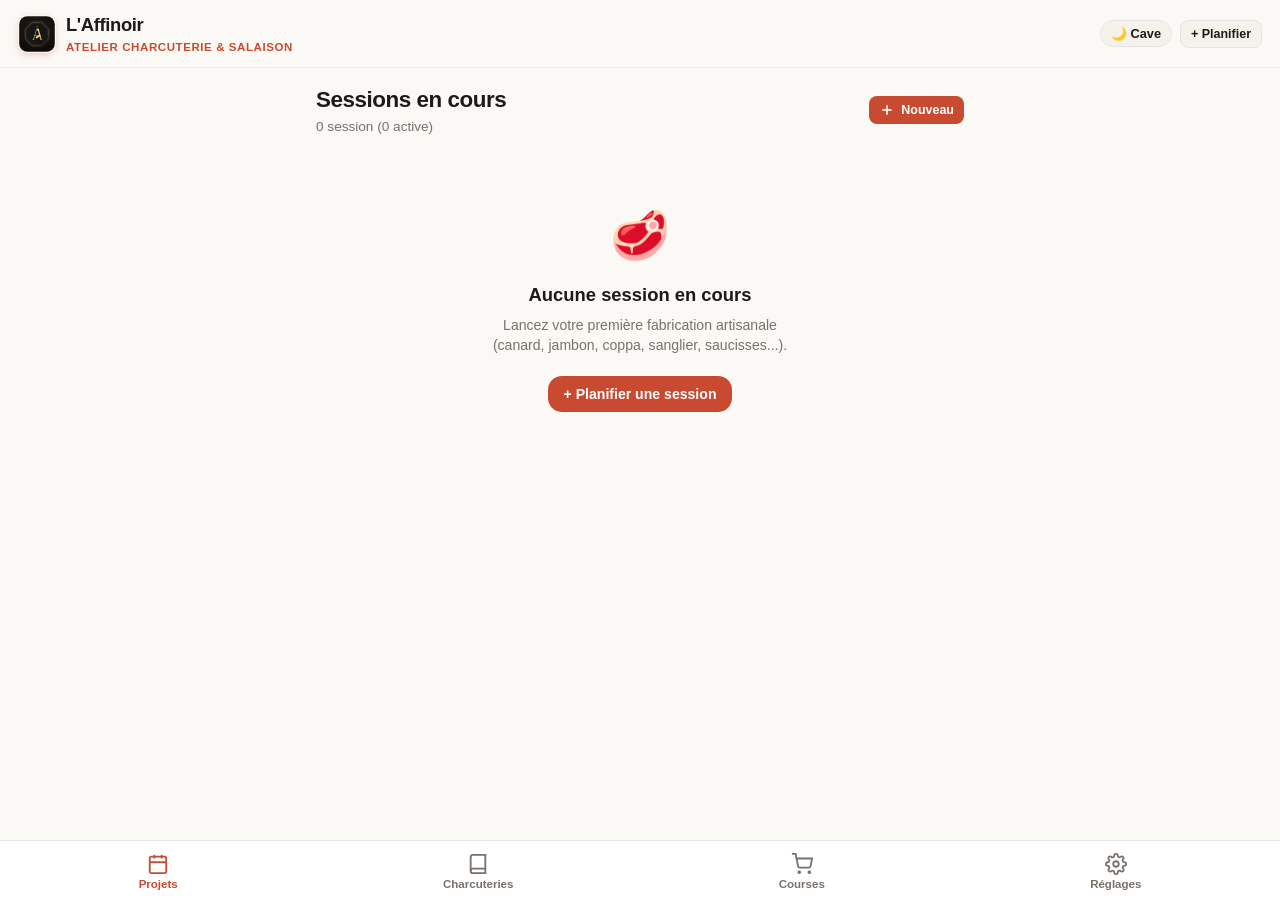
==== pwa/laffinoir-standalone.html @ 06ef21bf "Initial commit: L'Affinoir Android & PWA" ====
﻿<!DOCTYPE html>
<html lang="fr">
<head>
  <meta charset="UTF-8">
  <meta name="viewport" content="width=device-width, initial-scale=1.0, viewport-fit=cover, user-scalable=no">
  <meta name="apple-mobile-web-app-capable" content="yes">
  <meta name="apple-mobile-web-app-status-bar-style" content="default">
  <meta name="apple-mobile-web-app-title" content="L'Affinoir">
  <meta name="theme-color" content="#C84B31">
  <link rel="apple-touch-icon" href="icons/apple-touch-icon.png">
  <link rel="icon" type="image/svg+xml" href="icons/icon.svg">
  <link rel="manifest" href="manifest.webmanifest">
  <title>L'Affinoir - Charcuterie & Salaison</title>
  <style>
:root {
  --primary: #C84B31;
  --primary-light: #FCECE8;
  --primary-dark: #9E2F1B;
  --secondary: #236B48;
  --secondary-light: #E8F5EE;
  --accent: #D97706;
  --bg: #FBF9F5;
  --surface: #FFFFFF;
  --surface-subtle: #F5F2EB;
  --text: #1C1917;
  --text-muted: #78716C;
  --border: #E7E5E4;
  --border-light: #F0EDE8;
  --danger: #DC2626;
  --radius-sm: 8px;
  --radius-md: 14px;
  --radius-lg: 20px;
  --shadow-sm: 0 1px 3px rgba(0,0,0,0.04);
  --shadow-md: 0 4px 12px rgba(0,0,0,0.06);
  --safe-top: env(safe-area-inset-top, 0px);
  --safe-bottom: env(safe-area-inset-bottom, 0px);
}

* {
  box-sizing: border-box;
  margin: 0;
  padding: 0;
  -webkit-tap-highlight-color: transparent;
}

body {
  font-family: -apple-system, BlinkMacSystemFont, "Segoe UI", Roboto, Helvetica, Arial, sans-serif;
  background-color: var(--bg);
  color: var(--text);
  line-height: 1.45;
  padding-top: var(--safe-top);
  padding-bottom: calc(72px + var(--safe-bottom));
  min-height: 100vh;
  user-select: none;
  -webkit-user-select: none;
}

/* Header */
.app-header {
  position: sticky;
  top: 0;
  z-index: 40;
  background: rgba(251, 249, 245, 0.95);
  backdrop-filter: blur(12px);
  -webkit-backdrop-filter: blur(12px);
  border-bottom: 1px solid var(--border-light);
  padding: 12px 18px;
  display: flex;
  align-items: center;
  justify-content: space-between;
}

.brand-wrapper {
  display: flex;
  align-items: center;
  gap: 10px;
}

.brand-icon {
  width: 38px;
  height: 38px;
  border-radius: 10px;
  box-shadow: 0 2px 6px rgba(200, 75, 49, 0.25);
}

.brand-title {
  font-size: 1.15rem;
  font-weight: 800;
  letter-spacing: -0.02em;
  color: var(--text);
}

.brand-subtitle {
  font-size: 0.72rem;
  color: var(--primary);
  font-weight: 600;
  text-transform: uppercase;
  letter-spacing: 0.05em;
}

/* Navigation Bar */
.bottom-nav {
  position: fixed;
  bottom: 0;
  left: 0;
  right: 0;
  z-index: 50;
  background: rgba(255, 255, 255, 0.97);
  backdrop-filter: blur(16px);
  -webkit-backdrop-filter: blur(16px);
  border-top: 1px solid var(--border);
  display: flex;
  justify-content: space-around;
  padding: 8px 6px calc(6px + var(--safe-bottom));
}

.nav-item {
  background: none;
  border: none;
  display: flex;
  flex-direction: column;
  align-items: center;
  gap: 3px;
  font-size: 0.72rem;
  font-weight: 600;
  color: var(--text-muted);
  cursor: pointer;
  padding: 4px 10px;
  border-radius: var(--radius-sm);
  transition: all 0.2s ease;
}

.nav-item svg {
  width: 22px;
  height: 22px;
  stroke: currentColor;
  fill: none;
  stroke-width: 2;
}

.nav-item.active {
  color: var(--primary);
}

.nav-item.active svg {
  stroke: var(--primary);
}

/* Views & Containers */
.view {
  display: none;
  padding: 16px;
  max-width: 680px;
  margin: 0 auto;
}

.view.active {
  display: block;
}

.view-header {
  display: flex;
  justify-content: space-between;
  align-items: center;
  margin-bottom: 16px;
}

.view-title {
  font-size: 1.4rem;
  font-weight: 800;
  letter-spacing: -0.02em;
}

.view-desc {
  font-size: 0.85rem;
  color: var(--text-muted);
}

/* Cards */
.card {
  background: var(--surface);
  border: 1px solid var(--border);
  border-radius: var(--radius-lg);
  padding: 16px;
  margin-bottom: 14px;
  box-shadow: var(--shadow-sm);
  transition: transform 0.15s ease, box-shadow 0.15s ease;
}

.card.subtle {
  background: var(--surface-subtle);
  border-color: var(--border-light);
}

.card-header {
  display: flex;
  justify-content: space-between;
  align-items: flex-start;
  margin-bottom: 10px;
}

.badge {
  display: inline-block;
  padding: 3px 8px;
  border-radius: 6px;
  font-size: 0.7rem;
  font-weight: 700;
  text-transform: uppercase;
}

.badge-primary {
  background: var(--primary-light);
  color: var(--primary);
}

.badge-green {
  background: var(--secondary-light);
  color: var(--secondary);
}

.badge-muted {
  background: var(--surface-subtle);
  color: var(--text-muted);
}

/* Buttons */
.btn {
  display: inline-flex;
  align-items: center;
  justify-content: center;
  gap: 6px;
  padding: 10px 16px;
  font-size: 0.88rem;
  font-weight: 600;
  border-radius: var(--radius-md);
  border: none;
  cursor: pointer;
  transition: all 0.15s ease;
}

.btn-primary {
  background: var(--primary);
  color: #FFF;
}

.btn-primary:active {
  background: var(--primary-dark);
}

.btn-secondary {
  background: var(--surface-subtle);
  color: var(--text);
  border: 1px solid var(--border);
}

.btn-danger {
  background: #FEE2E2;
  color: var(--danger);
}

.btn-sm {
  padding: 6px 10px;
  font-size: 0.78rem;
  border-radius: 8px;
}

.btn-icon {
  width: 34px;
  height: 34px;
  padding: 0;
  border-radius: 50%;
  display: inline-flex;
  align-items: center;
  justify-content: center;
  background: transparent;
  border: none;
  color: var(--text-muted);
}

.btn-icon:active {
  background: var(--surface-subtle);
}

/* Filters & Chips */
.chips-row {
  display: flex;
  gap: 8px;
  overflow-x: auto;
  padding-bottom: 10px;
  margin-bottom: 12px;
  scrollbar-width: none;
}
.chips-row::-webkit-scrollbar { display: none; }

.chip {
  padding: 6px 14px;
  font-size: 0.82rem;
  font-weight: 600;
  border-radius: 20px;
  border: 1px solid var(--border);
  background: var(--surface);
  color: var(--text-muted);
  cursor: pointer;
  white-space: nowrap;
}

.chip.active {
  background: var(--primary-light);
  border-color: var(--primary);
  color: var(--primary);
}

/* Search input */
.search-box {
  width: 100%;
  padding: 12px 14px;
  border-radius: var(--radius-md);
  border: 1px solid var(--border);
  background: var(--surface);
  font-size: 0.92rem;
  margin-bottom: 12px;
  outline: none;
}
.search-box:focus {
  border-color: var(--primary);
}

/* Modals / Dialogs */
.modal-overlay {
  display: none;
  position: fixed;
  inset: 0;
  z-index: 100;
  background: rgba(0,0,0,0.45);
  backdrop-filter: blur(4px);
  -webkit-backdrop-filter: blur(4px);
  align-items: flex-end;
  justify-content: center;
}

.modal-overlay.active {
  display: flex;
}

@media (min-width: 640px) {
  .modal-overlay {
    align-items: center;
  }
}

.modal-content {
  background: var(--surface);
  width: 100%;
  max-width: 580px;
  max-height: 88vh;
  border-radius: var(--radius-lg) var(--radius-lg) 0 0;
  padding: 20px;
  overflow-y: auto;
  box-shadow: 0 -4px 24px rgba(0,0,0,0.15);
  display: flex;
  flex-direction: column;
}

@media (min-width: 640px) {
  .modal-content {
    border-radius: var(--radius-lg);
  }
}

.modal-header {
  display: flex;
  justify-content: space-between;
  align-items: center;
  margin-bottom: 16px;
  padding-bottom: 10px;
  border-bottom: 1px solid var(--border-light);
}

.modal-title {
  font-size: 1.2rem;
  font-weight: 700;
}

/* Form inputs */
.form-group {
  margin-bottom: 12px;
}
.form-label {
  display: block;
  font-size: 0.8rem;
  font-weight: 600;
  color: var(--text-muted);
  margin-bottom: 4px;
}
.form-control {
  width: 100%;
  padding: 10px 12px;
  border-radius: var(--radius-sm);
  border: 1px solid var(--border);
  font-size: 0.9rem;
  outline: none;
}
.form-control:focus {
  border-color: var(--primary);
}
.form-row {
  display: flex;
  gap: 10px;
}

/* Checklist / Shopping list */
.course-group {
  margin-bottom: 18px;
}
.course-group-title {
  font-size: 0.95rem;
  font-weight: 700;
  margin-bottom: 8px;
  display: flex;
  justify-content: space-between;
  align-items: center;
}
.course-item {
  display: flex;
  align-items: center;
  gap: 12px;
  padding: 10px 12px;
  background: var(--surface);
  border: 1px solid var(--border-light);
  border-radius: var(--radius-md);
  margin-bottom: 6px;
  cursor: pointer;
}
.course-item.bought {
  opacity: 0.6;
  text-decoration: line-through;
}
.course-item input[type="checkbox"] {
  width: 18px;
  height: 18px;
  accent-color: var(--primary);
}
.course-info {
  flex: 1;
}
.course-name {
  font-weight: 600;
  font-size: 0.9rem;
}
.course-meta {
  font-size: 0.78rem;
  color: var(--text-muted);
}

/* Searchable Dropdown dans la planification */
.searchable-dropdown-trigger {
  width: 100%;
  padding: 11px 14px;
  background: var(--surface);
  border: 1.5px solid var(--border);
  border-radius: var(--radius-sm);
  display: flex;
  align-items: center;
  justify-content: space-between;
  cursor: pointer;
  transition: all 0.2s ease;
}
.searchable-dropdown-trigger:hover,
.searchable-dropdown-trigger.active {
  border-color: var(--primary);
  box-shadow: 0 0 0 3px rgba(200, 75, 49, 0.12);
}
.badge-mini {
  font-size: 0.72rem;
  font-weight: 700;
  padding: 2px 7px;
  border-radius: 6px;
  background: var(--primary-light);
  color: var(--primary-dark);
}
.searchable-dropdown-panel {
  margin-top: 8px;
  background: var(--surface);
  border: 1px solid var(--border);
  border-radius: var(--radius-md);
  box-shadow: var(--shadow-md);
  padding: 10px;
  animation: slideDown 0.2s ease-out;
}
@keyframes slideDown {
  from { opacity: 0; transform: translateY(-6px); }
  to { opacity: 1; transform: translateY(0); }
}
.dropdown-search-box {
  display: flex;
  align-items: center;
  gap: 8px;
  padding: 8px 12px;
  background: var(--surface-subtle);
  border: 1px solid var(--border);
  border-radius: var(--radius-sm);
  margin-bottom: 8px;
}
.dropdown-search-box svg {
  color: var(--text-muted);
  flex-shrink: 0;
}
.dropdown-search-box input {
  flex: 1;
  border: none;
  background: transparent;
  outline: none;
  font-size: 0.88rem;
  color: var(--text);
}
.btn-clear-search {
  background: none;
  border: none;
  font-size: 0.85rem;
  color: var(--text-muted);
  cursor: pointer;
  padding: 2px 6px;
}
.dropdown-category-chips {
  display: flex;
  gap: 6px;
  overflow-x: auto;
  padding-bottom: 8px;
  margin-bottom: 8px;
  scrollbar-width: none;
}
.dropdown-category-chips::-webkit-scrollbar {
  display: none;
}
.chip-sm {
  padding: 4px 10px;
  font-size: 0.75rem;
  font-weight: 600;
  border: 1px solid var(--border);
  border-radius: 20px;
  background: var(--surface);
  color: var(--text);
  cursor: pointer;
  white-space: nowrap;
  transition: all 0.15s ease;
}
.chip-sm.active {
  background: var(--primary);
  border-color: var(--primary);
  color: #FFFFFF;
}
.dropdown-options-container {
  max-height: 220px;
  overflow-y: auto;
  display: flex;
  flex-direction: column;
  gap: 4px;
}
.dropdown-option-item {
  display: flex;
  align-items: center;
  justify-content: space-between;
  padding: 9px 12px;
  border-radius: var(--radius-sm);
  cursor: pointer;
  transition: background 0.15s ease;
}
.dropdown-option-item:hover,
.dropdown-option-item.selected {
  background: var(--primary-light);
}
.dropdown-option-title {
  font-size: 0.88rem;
  font-weight: 600;
  color: var(--text);
}
.dropdown-option-subtitle {
  font-size: 0.74rem;
  color: var(--text-muted);
}
.dropdown-empty-state {
  text-align: center;
  padding: 16px;
  font-size: 0.85rem;
  color: var(--text-muted);
}

/* Mode Sombre "Cave d'Affinage" */
body.dark-mode {
  --primary: #E2654D;
  --primary-light: #3D1912;
  --primary-dark: #FF9B85;
  --secondary: #4FA878;
  --secondary-light: #163624;
  --accent: #F59E0B;
  --bg: #141212;
  --surface: #1E1B1A;
  --surface-subtle: #292423;
  --text: #F5F2EB;
  --text-muted: #A8A199;
  --border: #38312F;
  --border-light: #2A2423;
  --shadow-sm: 0 1px 3px rgba(0,0,0,0.3);
  --shadow-md: 0 4px 12px rgba(0,0,0,0.4);
}
@media (prefers-color-scheme: dark) {
  body:not(.light-mode) {
    --primary: #E2654D;
    --primary-light: #3D1912;
    --primary-dark: #FF9B85;
    --secondary: #4FA878;
    --secondary-light: #163624;
    --accent: #F59E0B;
    --bg: #141212;
    --surface: #1E1B1A;
    --surface-subtle: #292423;
    --text: #F5F2EB;
    --text-muted: #A8A199;
    --border: #38312F;
    --border-light: #2A2423;
    --shadow-sm: 0 1px 3px rgba(0,0,0,0.3);
    --shadow-md: 0 4px 12px rgba(0,0,0,0.4);
  }
}

/* Bouton bascule de thème sombre */
.btn-theme-toggle {
  background: var(--surface-subtle);
  border: 1px solid var(--border);
  color: var(--text);
  border-radius: 20px;
  padding: 5px 10px;
  font-size: 0.8rem;
  font-weight: 600;
  cursor: pointer;
  display: inline-flex;
  align-items: center;
  gap: 4px;
  transition: all 0.2s ease;
}
.btn-theme-toggle:hover {
  background: var(--primary-light);
  border-color: var(--primary);
}

/* Module de pesée & Jauge de perte d'eau */
.weighing-card {
  margin-top: 12px;
  background: var(--surface-subtle);
  border: 1px solid var(--border);
  border-radius: var(--radius-md);
  padding: 12px;
}
.weighing-header {
  display: flex;
  justify-content: space-between;
  align-items: center;
  margin-bottom: 8px;
}
.weighing-title {
  font-size: 0.88rem;
  font-weight: 700;
  display: flex;
  align-items: center;
  gap: 6px;
}
.weighing-stats {
  display: flex;
  justify-content: space-between;
  font-size: 0.78rem;
  margin-bottom: 6px;
}
.weighing-progress-bg {
  width: 100%;
  height: 8px;
  background: var(--border);
  border-radius: 4px;
  overflow: hidden;
  margin-bottom: 6px;
}
.weighing-progress-fill {
  height: 100%;
  background: var(--primary);
  border-radius: 4px;
  transition: width 0.3s ease;
}
.weighing-progress-fill.done {
  background: var(--secondary);
}
.weighing-info-sub {
  font-size: 0.74rem;
  color: var(--text-muted);
}
.btn-quick-weigh {
  margin-top: 8px;
  width: 100%;
  padding: 7px 10px;
  font-size: 0.8rem;
  font-weight: 600;
  border-radius: var(--radius-sm);
  background: var(--surface);
  border: 1px solid var(--border);
  color: var(--primary);
  cursor: pointer;
  display: flex;
  align-items: center;
  justify-content: center;
  gap: 6px;
  transition: all 0.15s ease;
}
.btn-quick-weigh:hover {
  background: var(--primary-light);
  border-color: var(--primary);
}


/* --- Styles homogénéisés avec APK --- */
.sub-tabs {
  display: flex;
  background: var(--surface-subtle);
  border-radius: 12px;
  padding: 3px;
  gap: 3px;
  margin-bottom: 14px;
}
.sub-tab {
  flex: 1;
  padding: 8px 10px;
  font-size: 0.8rem;
  font-weight: 600;
  text-align: center;
  border-radius: 9px;
  border: none;
  background: transparent;
  color: var(--text-muted);
  cursor: pointer;
  transition: all 0.15s ease;
}
.sub-tab.active {
  background: var(--surface);
  color: var(--primary);
  font-weight: 700;
  box-shadow: 0 1px 3px rgba(0,0,0,0.06);
}

.nav-icon-wrap {
  position: relative;
  display: inline-flex;
  align-items: center;
  justify-content: center;
}
.nav-badge {
  position: absolute;
  top: -4px;
  right: -9px;
  background: var(--primary);
  color: #FFFFFF;
  font-size: 0.65rem;
  font-weight: 800;
  padding: 1px 5px;
  border-radius: 10px;
  line-height: 1.2;
  min-width: 15px;
  text-align: center;
}

.badge-jour {
  display: inline-block;
  font-size: 0.7rem;
  font-weight: 700;
  padding: 2px 7px;
  border-radius: 6px;
  background: var(--surface-subtle);
  color: var(--primary);
  border: 1px solid var(--border);
  margin-bottom: 4px;
}
.astuce-box {
  background: var(--primary-light);
  border-left: 3px solid var(--primary);
  padding: 8px 12px;
  border-radius: 0 var(--radius-sm) var(--radius-sm) 0;
  font-size: 0.8rem;
  color: var(--text);
  margin-top: 8px;
  line-height: 1.4;
}
.vigilance-box {
  background: #FEF3C7;
  border-left: 3px solid #D97706;
  padding: 10px 12px;
  border-radius: 0 var(--radius-sm) var(--radius-sm) 0;
  font-size: 0.82rem;
  color: #78350F;
  margin: 10px 0;
  line-height: 1.45;
}
.dark-mode .vigilance-box {
  background: #3B2A10;
  color: #FDE68A;
  border-left-color: #D97706;
}
.conservation-box {
  background: var(--surface-subtle);
  padding: 8px 12px;
  border-radius: var(--radius-sm);
  font-size: 0.8rem;
  color: var(--text-muted);
  margin: 8px 0;
}

.bilan-grid {
  display: grid;
  grid-template-columns: repeat(2, 1fr);
  gap: 10px;
  margin-bottom: 14px;
}
@media (max-width: 480px) {
  .bilan-grid {
    grid-template-columns: 1fr;
  }
}
.bilan-stat-card {
  background: var(--surface);
  border: 1px solid var(--border);
  border-radius: var(--radius-md);
  padding: 12px;
}
.bilan-stat-label {
  font-size: 0.75rem;
  color: var(--text-muted);
  text-transform: uppercase;
  font-weight: 600;
  letter-spacing: 0.03em;
}
.bilan-stat-val {
  font-size: 1.25rem;
  font-weight: 800;
  color: var(--primary);
  margin-top: 4px;
}
.bilan-stat-val.secondary {
  color: var(--secondary);
}
.bilan-table {
  width: 100%;
  border-collapse: collapse;
  font-size: 0.82rem;
  margin-top: 10px;
}
.bilan-table th {
  text-align: left;
  padding: 8px 6px;
  color: var(--text-muted);
  border-bottom: 1px solid var(--border);
  font-size: 0.75rem;
  text-transform: uppercase;
}
.bilan-table td {
  padding: 8px 6px;
  border-bottom: 1px solid var(--border-light);
}

.sortie-checkbox-row {
  display: flex;
  align-items: center;
  justify-content: space-between;
  padding: 8px 0;
  border-bottom: 1px solid var(--border-light);
}
.lot-input-row {
  display: flex;
  align-items: center;
  gap: 8px;
  padding: 6px 0;
}

/* Photos par étape */
.etape-photos-strip {
  display: flex;
  flex-wrap: wrap;
  gap: 8px;
  margin-top: 8px;
}
.etape-photo-thumb {
  width: 68px;
  height: 68px;
  border-radius: 8px;
  object-fit: cover;
  border: 1px solid var(--border);
  cursor: pointer;
  background: var(--surface-subtle);
  transition: transform 0.15s ease;
}
.etape-photo-thumb:hover {
  transform: scale(1.04);
}
.etape-photo-actions {
  margin-top: 8px;
  display: flex;
  align-items: center;
  gap: 8px;
}
.btn-photo-mini {
  display: inline-flex;
  align-items: center;
  gap: 5px;
  padding: 5px 10px;
  font-size: 0.76rem;
  font-weight: 600;
  color: var(--primary);
  background: var(--surface-subtle);
  border: 1px solid var(--border);
  border-radius: 8px;
  cursor: pointer;
}
.btn-photo-mini:hover {
  border-color: var(--primary);
}
.photo-lightbox-img {
  max-width: 100%;
  max-height: 62vh;
  border-radius: 8px;
  object-fit: contain;
  display: block;
  margin: 0 auto;
}

</style>
</head>
<body>

  <!-- Top Sticky Header -->
  <header class="app-header">
    <div class="brand-wrapper">
      <img src="icons/icon.svg" alt="L'Affinoir" class="brand-icon">
      <div>
        <div class="brand-title">L'Affinoir</div>
        <div class="brand-subtitle">Atelier Charcuterie & Salaison</div>
      </div>
    </div>
    <div style="display:flex; align-items:center; gap:8px;">
      <button class="btn-theme-toggle" id="btn-theme-toggle" onclick="basculerTheme()">🌙 Cave</button>
      <button class="btn btn-secondary btn-sm" id="btn-quick-new" onclick="ouvrirModalPlanifier()">+ Planifier</button>
    </div>
  </header>

  <!-- Main Content Views -->
  <main>
    <!-- 1. VUE PROJETS (Liste des sessions) -->
    <section id="view-projets" class="view active">
      <div class="view-header">
        <div>
          <div class="view-title">Sessions en cours</div>
          <div class="view-desc" id="projets-summary">0 session active</div>
        </div>
        <button class="btn btn-primary btn-sm" onclick="ouvrirModalPlanifier()">
          <svg width="16" height="16" viewBox="0 0 24 24" fill="none" stroke="currentColor" stroke-width="2.5"><path d="M12 5v14M5 12h14"/></svg>
          Nouveau
        </button>
      </div>

      <div id="projets-list">
        <!-- Rendered by JS -->
      </div>
    </section>

    <!-- 1b. VUE DÉTAIL D'UN PROJET / SESSION -->
    <section id="view-projet-detail" class="view">
      <div class="view-header" style="align-items: flex-start;">
        <div style="display:flex; align-items:center; gap:10px;">
          <button class="btn btn-secondary btn-sm" onclick="naviguerVers('projets')" title="Retour aux sessions">←</button>
          <div>
            <div class="view-title" id="proj-detail-titre">Session</div>
            <div class="view-desc" id="proj-detail-recette">Recette</div>
          </div>
        </div>
        <div style="display:flex; gap:6px;">
          <button class="btn btn-secondary btn-sm" onclick="supprimerProjetActuel()" style="color:var(--danger);">Supprimer</button>
          <button class="btn btn-primary btn-sm" id="btn-toggle-termine-projet" onclick="basculerStatutProjetActuel()">Terminer</button>
        </div>
      </div>

      <!-- Sub-tabs du Projet -->
      <div class="sub-tabs">
        <button class="sub-tab active" id="tab-btn-planning" onclick="basculerSousOngletProjet('planning')">Planning & Étapes</button>
        <button class="sub-tab" id="tab-btn-production" onclick="basculerSousOngletProjet('production')">Production & Lots</button>
        <button class="sub-tab" id="tab-btn-budget" onclick="basculerSousOngletProjet('budget')">Budget & Bilan</button>
      </div>

      <!-- Sous-vue 1: Planning -->
      <div id="subview-proj-planning">
        <div id="proj-etapes-list"></div>
      </div>

      <!-- Sous-vue 2: Production & Lots -->
      <div id="subview-proj-production" style="display:none;">
        <div id="proj-sorties-container"></div>
        <div style="display:flex; justify-content:space-between; align-items:center; margin:16px 0 8px;">
          <h4 style="font-size:0.95rem; font-weight:700;">Lots & Pesées d'Affinage</h4>
          <button class="btn btn-secondary btn-sm" onclick="ouvrirModalAjouterLotProjet()">+ Lot</button>
        </div>
        <div id="proj-lots-list"></div>
      </div>

      <!-- Sous-vue 3: Budget & Bilan Financier -->
      <div id="subview-proj-budget" style="display:none;">
        <div id="proj-budget-container"></div>
      </div>
    </section>

    <!-- 2. VUE CHARCUTERIES -->
    <section id="view-recettes" class="view">
      <div class="view-header">
        <div>
          <div class="view-title">Charcuteries</div>
          <div class="view-desc" id="recettes-count">Catalogue artisanal (21 recettes)</div>
        </div>
        <button class="btn btn-primary btn-sm" onclick="ouvrirModalCreerRecette()">
          <svg width="16" height="16" viewBox="0 0 24 24" fill="none" stroke="currentColor" stroke-width="2.5"><path d="M12 5v14M5 12h14"/></svg>
          Créer
        </button>
      </div>

      <input type="text" id="search-recettes" class="search-box" placeholder="Rechercher (magret, sanglier, saucisse, coppa, truite…)" oninput="filtrerRecettes()">

      <div class="chips-row" id="familles-chips">
        <button class="chip active" onclick="setFamilleFiltre('Toutes')">Toutes</button>
        <button class="chip" onclick="setFamilleFiltre('Canard')">Canard</button>
        <button class="chip" onclick="setFamilleFiltre('Porc')">Porc</button>
        <button class="chip" onclick="setFamilleFiltre('Bœuf')">Bœuf</button>
        <button class="chip" onclick="setFamilleFiltre('Poisson')">Poisson</button>
        <button class="chip" onclick="setFamilleFiltre('Gibier & Foie')">Gibier & Foie</button>
        <button class="chip" id="chip-masquees" onclick="basculerAfficherMasquees()" style="display:none">Masquées</button>
      </div>

      <div id="recettes-list">
        <!-- Rendered by JS -->
      </div>
    </section>

    <!-- 3. VUE COURSES -->
    <section id="view-courses" class="view">
      <div class="view-header">
        <div>
          <div class="view-title">Liste de courses</div>
          <div class="view-desc" id="courses-total-desc">Regroupée par session & catégorie</div>
        </div>
        <div style="display:flex; gap:8px;">
          <button class="btn btn-secondary btn-sm" onclick="ouvrirModalAjoutCourseManuel()">+ Article</button>
          <button class="btn btn-danger btn-sm" onclick="nettoyerCoursesAchetees()" id="btn-clean-courses">
            Nettoyer achetés
          </button>
        </div>
      </div>

      <div id="courses-container">
        <!-- Rendered by JS grouped by project -->
      </div>
    </section>

    <!-- 4. VUE REVENTE (Optionnelle) -->
    <section id="view-revente" class="view">
      <div class="view-header">
        <div>
          <div class="view-title">Revente & Amis</div>
          <div class="view-desc">Prix conseillé & commandes réservées</div>
        </div>
        <div style="display:flex; gap:8px; align-items:center;">
          <button class="btn btn-secondary btn-sm" onclick="naviguerVers('clients')">
            Clients (<span id="clients-count-badge">0</span>)
          </button>
          <button class="btn btn-primary btn-sm" onclick="ouvrirModalNouvelleCommande()">
            + Commande
          </button>
        </div>
      </div>

      <div id="revente-container">
        <!-- Rendered by JS -->
      </div>
    </section>

    <!-- 4b. VUE CLIENTS -->
    <section id="view-clients" class="view">
      <div class="view-header">
        <div style="display:flex; align-items:center; gap:10px;">
          <button class="btn btn-secondary btn-sm" onclick="naviguerVers('revente')" title="Retour à Revente">←</button>
          <div>
            <div class="view-title">Clients</div>
            <div class="view-desc" id="clients-summary">0 client enregistré</div>
          </div>
        </div>
        <button class="btn btn-primary btn-sm" onclick="ouvrirModalClient()">
          + Ajouter
        </button>
      </div>

      <input type="text" id="search-clients" class="search-box" placeholder="Rechercher un client..." oninput="rendreClients()">

      <div id="clients-list" style="margin-top: 12px;">
        <!-- Rendered by JS -->
      </div>
    </section>

    <!-- 5. VUE PARAMÈTRES -->
    <section id="view-parametres" class="view">
      <div class="view-header">
        <div>
          <div class="view-title">Réglages & Lots</div>
          <div class="view-desc">Configuration de L'Affinoir</div>
        </div>
      </div>

      <!-- Sub-tabs Réglages -->
      <div class="sub-tabs">
        <button class="sub-tab active" id="tab-btn-params-tarifs" onclick="basculerSousOngletParametres('tarifs')">Options & Tarifs</button>
        <button class="sub-tab" id="tab-btn-params-lots" onclick="basculerSousOngletParametres('lots')">Lots à paramétrer</button>
      </div>

      <!-- Sous-vue 1: Options & Tarifs -->
      <div id="subview-params-tarifs">
        <div class="card">
          <div style="font-weight: 700; margin-bottom: 12px;">Options d'affichage</div>
          <label style="display: flex; align-items: center; justify-content: space-between; cursor: pointer;">
            <div>
              <div style="font-weight: 600;">Gestion des prix & coûts</div>
              <div style="font-size: 0.8rem; color: var(--text-muted);">Afficher ou masquer tout ce qui concerne les prix, coûts et budgets</div>
            </div>
            <input type="checkbox" id="toggle-prix" onchange="toggleModulePrix(this.checked)" style="width: 22px; height: 22px; accent-color: var(--primary);">
          </label>
          <label id="label-option-revente" style="display: flex; align-items: center; justify-content: space-between; cursor: pointer; margin-top: 14px; padding-top: 14px; border-top: 1px solid var(--border-color);">
            <div>
              <div style="font-weight: 600;">Module Revente</div>
              <div style="font-size: 0.8rem; color: var(--text-muted);">Afficher l'onglet Revente dans la navigation</div>
            </div>
            <input type="checkbox" id="toggle-revente" onchange="toggleModuleRevente(this.checked)" style="width: 22px; height: 22px; accent-color: var(--primary);">
          </label>
        </div>

        <!-- Tarifs & Coûts de base -->
        <div class="card" id="card-params-tarifs">
          <div style="font-weight: 700; margin-bottom: 8px;">Tarifs & Valeurs de référence</div>
          <p style="font-size:0.8rem; color:var(--text-muted); margin-bottom:12px;">
            Modifiez vos prix d'achat et vos valeurs de boutique utilisées pour le calcul de rentabilité.
          </p>
          <div id="params-tarifs-list">
            <!-- Rendered by JS -->
          </div>
        </div>

        <!-- MANUEL D'INSTALLATION IOS (CONSERVÉ EXPLICITEMENT) -->
        <div class="card">
          <div style="font-weight: 700; margin-bottom: 8px;">📲 Installer sur iPhone (iOS Safari)</div>
          <p style="font-size: 0.85rem; color: var(--text-muted); line-height: 1.5; margin-bottom: 10px;">
            Pour utiliser cette application comme une vraie app native sur votre iPhone :
          </p>
          <ol style="font-size: 0.85rem; padding-left: 20px; color: var(--text); line-height: 1.6;">
            <li>Ouvrez cette page dans <strong>Safari</strong> sur votre iPhone.</li>
            <li>Touchez le bouton <strong>Partager</strong> <svg width="14" height="14" viewBox="0 0 24 24" fill="none" stroke="currentColor" stroke-width="2" style="vertical-align: middle;"><path d="M4 12v8a2 2 0 0 0 2 2h12a2 2 0 0 0 2-2v-8"/><polyline points="16 6 12 2 8 6"/><line x1="12" y1="2" x2="12" y2="15"/></svg> (en bas de l'écran).</li>
            <li>Faites défiler vers le bas et touchez <strong>"Sur l'écran d'accueil"</strong>.</li>
            <li>Validez avec <strong>Ajouter</strong> en haut à droite.</li>
          </ol>
        </div>

        <!-- Sauvegarde & Données -->
        <div class="card">
          <div style="font-weight: 700; margin-bottom: 12px;">Sauvegarde & Données</div>
          <div style="display: flex; gap: 10px; flex-wrap: wrap;">
            <button class="btn btn-secondary btn-sm" onclick="exporterDonnees()">Exporter mes données (JSON)</button>
            <button class="btn btn-secondary btn-sm" onclick="document.getElementById('import-file').click()">Importer</button>
            <input type="file" id="import-file" style="display:none" accept=".json" onchange="importerDonnees(event)">
            <button class="btn btn-danger btn-sm" onclick="reinitialiserDonnees()">Réinitialiser le catalogue</button>
          </div>
        </div>
      </div>

      <!-- Sous-vue 2: Lots à paramétrer par recette -->
      <div id="subview-params-lots" style="display:none;">
        <div class="card">
          <div style="font-weight: 700; margin-bottom: 8px;">Variantes d'épices & Lots</div>
          <p style="font-size:0.8rem; color:var(--text-muted); margin-bottom:12px;">
            Sélectionnez une charcuterie pour configurer ou ajouter des lots d'assaisonnement prédéfinis.
          </p>
          <div class="form-group">
            <label class="form-label">Sélectionner la charcuterie</label>
            <select id="select-recette-lots-param" class="form-control" onchange="rendreLotsParametrage()">
              <!-- Options rendered by JS -->
            </select>
          </div>
          <div style="display:flex; justify-content:space-between; align-items:center; margin-top:14px; margin-bottom:8px;">
            <span style="font-size:0.85rem; font-weight:700;">Lots configurés</span>
            <button class="btn btn-secondary btn-sm" onclick="ouvrirModalAjouterVariante()">+ Ajouter un lot</button>
          </div>
          <div id="lots-param-list">
            <!-- Rendered by JS -->
          </div>
        </div>
      </div>
    </section>
  </main>

  <!-- Bottom Navigation -->
  <nav class="bottom-nav">
    <button class="nav-item active" onclick="naviguerVers('projets')" id="nav-projets">
      <svg viewBox="0 0 24 24"><rect x="3" y="4" width="18" height="18" rx="2" ry="2"/><line x1="16" y1="2" x2="16" y2="6"/><line x1="8" y1="2" x2="8" y2="6"/><line x1="3" y1="10" x2="21" y2="10"/></svg>
      <span>Projets</span>
    </button>
    <button class="nav-item" onclick="naviguerVers('recettes')" id="nav-recettes">
      <svg viewBox="0 0 24 24"><path d="M4 19.5A2.5 2.5 0 0 1 6.5 17H20"/><path d="M6.5 2H20v20H6.5A2.5 2.5 0 0 1 4 19.5v-15A2.5 2.5 0 0 1 6.5 2z"/></svg>
      <span>Charcuteries</span>
    </button>
    <button class="nav-item" onclick="naviguerVers('courses')" id="nav-courses">
      <div class="nav-icon-wrap">
        <svg viewBox="0 0 24 24"><circle cx="9" cy="21" r="1"/><circle cx="20" cy="21" r="1"/><path d="M1 1h4l2.68 13.39a2 2 0 0 0 2 1.61h9.72a2 2 0 0 0 2-1.61L23 6H6"/></svg>
        <span class="nav-badge" id="nav-badge-courses" style="display:none;">0</span>
      </div>
      <span>Courses</span>
    </button>
    <button class="nav-item" onclick="naviguerVers('revente')" id="nav-revente" style="display:none">
      <svg viewBox="0 0 24 24"><path d="M12 2v20M17 5H9.5a3.5 3.5 0 0 0 0 7h5a3.5 3.5 0 0 1 0 7H6"/></svg>
      <span>Revente</span>
    </button>
    <button class="nav-item" onclick="naviguerVers('parametres')" id="nav-parametres">
      <svg viewBox="0 0 24 24"><circle cx="12" cy="12" r="3"/><path d="M19.4 15a1.65 1.65 0 0 0 .33 1.82l.06.06a2 2 0 0 1 0 2.83 2 2 0 0 1-2.83 0l-.06-.06a1.65 1.65 0 0 0-1.82-.33 1.65 1.65 0 0 0-1 1.51V21a2 2 0 0 1-2 2 2 2 0 0 1-2-2v-.09A1.65 1.65 0 0 0 9 19.4a1.65 1.65 0 0 0-1.82.33l-.06.06a2 2 0 0 1-2.83 0 2 2 0 0 1 0-2.83l.06-.06a1.65 1.65 0 0 0 .33-1.82 1.65 1.65 0 0 0-1.51-1H3a2 2 0 0 1-2-2 2 2 0 0 1 2-2h.09A1.65 1.65 0 0 0 4.6 9a1.65 1.65 0 0 0-.33-1.82l-.06-.06a2 2 0 0 1 0-2.83 2 2 0 0 1 2.83 0l.06.06a1.65 1.65 0 0 0 1.82.33H9a1.65 1.65 0 0 0 1-1.51V3a2 2 0 0 1 2-2 2 2 0 0 1 2 2v.09a1.65 1.65 0 0 0 1 1.51 1.65 1.65 0 0 0 1.82-.33l.06-.06a2 2 0 0 1 2.83 0 2 2 0 0 1 0 2.83l-.06.06a1.65 1.65 0 0 0-.33 1.82V9a1.65 1.65 0 0 0 1.51 1H21a2 2 0 0 1 2 2 2 2 0 0 1-2 2h-.09a1.65 1.65 0 0 0-1.51 1z"/></svg>
      <span>Réglages</span>
    </button>
  </nav>

  <!-- MODALS -->

  <!-- 1. Modal Planifier Projet (Homogénéisé avec Découpe, Rendements, Lots & Calculateur) -->
  <div class="modal-overlay" id="modal-planifier">
    <div class="modal-content" style="max-height: 92vh;">
      <div class="modal-header">
        <div class="modal-title">Planifier une session</div>
        <button class="btn-icon" onclick="fermerModals()">✕</button>
      </div>

      <!-- Sélecteur de charcuterie -->
      <div class="form-group">
        <label class="form-label">Sélectionner la charcuterie</label>
        
        <div id="plan-dropdown-trigger" class="searchable-dropdown-trigger" onclick="togglePlanRecetteDropdown()">
          <div style="display:flex; align-items:center; gap:8px;">
            <span id="plan-selected-badge" class="badge-mini">Canard</span>
            <span id="plan-selected-nom" style="font-weight:600;">Canard entier valorisé & Magrets séchés</span>
          </div>
          <svg id="plan-dropdown-chevron" width="18" height="18" viewBox="0 0 24 24" fill="none" stroke="currentColor" stroke-width="2.2"><path d="M6 9l6 6 6-6"/></svg>
        </div>

        <div id="plan-dropdown-panel" class="searchable-dropdown-panel" style="display:none;">
          <div class="dropdown-search-box">
            <svg width="16" height="16" viewBox="0 0 24 24" fill="none" stroke="currentColor" stroke-width="2"><circle cx="11" cy="11" r="8"/><path d="m21 21-4.35-4.35"/></svg>
            <input type="text" id="plan-dropdown-search" placeholder="Rechercher une charcuterie..." oninput="filtrerRecettesDropdown()">
            <button type="button" class="btn-clear-search" onclick="effacerRechercheRecettes()">✕</button>
          </div>
          <div class="dropdown-category-chips">
            <button type="button" class="chip-sm active" onclick="filtrerCategorieDropdown('Toutes', this)">Toutes</button>
            <button type="button" class="chip-sm" onclick="filtrerCategorieDropdown('Canard', this)">Canard</button>
            <button type="button" class="chip-sm" onclick="filtrerCategorieDropdown('Porc', this)">Porc</button>
            <button type="button" class="chip-sm" onclick="filtrerCategorieDropdown('Bœuf', this)">Bœuf</button>
            <button type="button" class="chip-sm" onclick="filtrerCategorieDropdown('Poisson', this)">Poisson</button>
            <button type="button" class="chip-sm" onclick="filtrerCategorieDropdown('Gibier & Foie', this)">Gibier</button>
          </div>
          <div id="plan-dropdown-list" class="dropdown-options-container">
            <!-- Rendu dynamique par JS -->
          </div>
        </div>
        <input type="hidden" id="plan-recette-select" value="VALORISATION_CANARD">
      </div>

      <div class="form-group">
        <label class="form-label">Nom de la session</label>
        <input type="text" id="plan-nom" class="form-control" placeholder="Ex: Week-end Canards & Magrets">
      </div>

      <div class="form-row">
        <div class="form-group" style="flex:1">
          <label class="form-label">Quantité de départ (<span id="plan-unite">canard</span>)</label>
          <input type="number" id="plan-quantite" class="form-control" value="10" min="0.1" step="0.5" oninput="actualiserEstimationPlanification()">
        </div>
        <div class="form-group" style="flex:1">
          <label class="form-label">Date & heure de démarrage</label>
          <input type="datetime-local" id="plan-date" class="form-control">
        </div>
      </div>

      <!-- Section Découpe Multi-sorties (si recette découpe) -->
      <div id="plan-sorties-section" style="display:none; margin-top:10px; background:var(--surface-subtle); padding:12px; border-radius:var(--radius-md);">
        <div style="font-weight:700; font-size:0.88rem; margin-bottom:4px;">Parties de découpe obtenues</div>
        <p style="font-size:0.75rem; color:var(--text-muted); margin-bottom:8px;">Cochez les produits valorisés pour répartir les coûts au prorata boutique :</p>
        <div id="plan-sorties-checklist"></div>
      </div>

      <!-- Section Lots d'assaisonnement / variantes -->
      <div id="plan-lots-section" style="margin-top:10px;">
        <div style="display:flex; justify-content:space-between; align-items:center; margin-bottom:4px;">
          <div style="font-weight:700; font-size:0.88rem;">Répartition par lot d'épices</div>
          <button type="button" class="btn btn-secondary btn-sm" onclick="ajouterLigneLotPlanification()">+ Lot</button>
        </div>
        <div id="plan-lots-container"></div>
      </div>

      <!-- Tarifs matière & Marge -->
      <div class="form-row" id="plan-tarifs-row" style="margin-top:10px;">
        <div class="form-group" style="flex:1">
          <label class="form-label">Prix d'achat matière (<span id="plan-unite-prix">€/canard</span>)</label>
          <input type="number" id="plan-prix-matiere" class="form-control" value="18.0" step="0.5" oninput="actualiserEstimationPlanification()">
        </div>
        <div class="form-group" style="flex:1">
          <label class="form-label">Marge revente (%)</label>
          <input type="number" id="plan-marge" class="form-control" value="10" step="1" oninput="actualiserEstimationPlanification()">
        </div>
      </div>

      <!-- Estimation Dynamique (CalculateurCharcuterie) -->
      <div id="plan-estimation-box" style="margin-top:12px; padding:12px; border-radius:var(--radius-md); background:var(--primary-light); border:1px solid var(--primary);">
        <div style="font-size:0.75rem; color:var(--primary); font-weight:700; text-transform:uppercase;">Estimation économique</div>
        <div style="display:flex; justify-content:space-between; align-items:center; margin-top:4px;">
          <div>
            <div style="font-size:0.85rem;" id="plan-est-cout">Coût de revient : <strong>-- €</strong></div>
            <div style="font-size:0.85rem;" id="plan-est-prix">Prix de revente conseillé : <strong style="color:var(--primary);">-- €</strong></div>
          </div>
        </div>
      </div>

      <div style="margin-top: 16px; display: flex; justify-content: flex-end; gap: 8px;">
        <button class="btn btn-secondary" onclick="fermerModals()">Annuler</button>
        <button class="btn btn-primary" onclick="confirmerPlanification()">Générer la session & courses</button>
      </div>
    </div>
  </div>

  <!-- 2. Modal Créer Recette Personnalisée -->
  <div class="modal-overlay" id="modal-creer-recette">
    <div class="modal-content">
      <div class="modal-header">
        <div class="modal-title">Créer une recette</div>
        <button class="btn-icon" onclick="fermerModals()">✕</button>
      </div>
      <div class="form-group">
        <label class="form-label">Nom de la recette *</label>
        <input type="text" id="cr-nom" class="form-control" placeholder="Ex: Saucisse sèche au piment">
      </div>
      <div class="form-row">
        <div class="form-group" style="flex:1">
          <label class="form-label">Famille</label>
          <select id="cr-famille" class="form-control">
            <option value="Porc">Porc</option>
            <option value="Canard">Canard</option>
            <option value="Bœuf">Bœuf</option>
            <option value="Poisson">Poisson</option>
            <option value="Gibier & Foie">Gibier & Foie</option>
          </select>
        </div>
        <div class="form-group" style="flex:1">
          <label class="form-label">Perte cible %</label>
          <input type="number" id="cr-perte" class="form-control" value="35">
        </div>
      </div>
      <div class="form-group">
        <label class="form-label">Description & conseils</label>
        <textarea id="cr-desc" class="form-control" rows="2" placeholder="Description de la recette..."></textarea>
      </div>

      <!-- Ingrédients dynamiques -->
      <div style="display:flex; justify-content:space-between; align-items:center; margin: 12px 0 6px;">
        <label class="form-label" style="margin:0; font-weight:700;">Ingrédients</label>
        <button class="btn btn-secondary btn-sm" onclick="ajouterLigneIngredient()">+ Ingrédient</button>
      </div>
      <div id="cr-ingredients-list"></div>

      <!-- Étapes dynamiques -->
      <div style="display:flex; justify-content:space-between; align-items:center; margin: 16px 0 6px;">
        <label class="form-label" style="margin:0; font-weight:700;">Étapes du planning</label>
        <button class="btn btn-secondary btn-sm" onclick="ajouterLigneEtape()">+ Étape</button>
      </div>
      <div id="cr-etapes-list"></div>

      <div style="margin-top: 18px; display: flex; justify-content: flex-end; gap: 8px;">
        <button class="btn btn-secondary" onclick="fermerModals()">Annuler</button>
        <button class="btn btn-primary" onclick="sauvegarderRecettePersonnalisee()">Enregistrer</button>
      </div>
    </div>
  </div>

  <!-- 3. Modal Détail / Fiche Recette Complète -->
  <div class="modal-overlay" id="modal-fiche-recette">
    <div class="modal-content" style="max-height:90vh;">
      <div class="modal-header">
        <div>
          <div class="modal-title" id="fiche-nom">Nom</div>
          <div style="font-size:0.75rem; color:var(--text-muted);" id="fiche-famille">Famille</div>
        </div>
        <button class="btn-icon" onclick="fermerModals()">✕</button>
      </div>
      <div id="fiche-body"></div>
      <div style="margin-top: 16px; display: flex; justify-content: space-between; align-items: center; border-top: 1px solid var(--border-light); padding-top: 12px; gap: 8px;">
        <div style="display: flex; gap: 8px;">
          <button class="btn btn-secondary btn-sm" id="btn-fiche-masquer" onclick="basculerMasquageDepuisFiche()">Masquer</button>
          <button class="btn btn-danger btn-sm" id="btn-fiche-supprimer" onclick="supprimerRecetteDepuisFiche()">Supprimer</button>
        </div>
        <button class="btn btn-primary btn-sm" id="btn-fiche-planifier" onclick="planifierDepuisFiche()">Planifier cette charcuterie</button>
      </div>
    </div>
  </div>

  <!-- 4. Modal Modifier Course -->
  <div class="modal-overlay" id="modal-edit-course">
    <div class="modal-content">
      <div class="modal-header">
        <div class="modal-title">Modifier l'article</div>
        <button class="btn-icon" onclick="fermerModals()">✕</button>
      </div>
      <input type="hidden" id="edit-course-id">
      <div class="form-group">
        <label class="form-label">Nom de l'ingrédient</label>
        <input type="text" id="edit-course-nom" class="form-control">
      </div>
      <div class="form-row">
        <div class="form-group" style="flex:1">
          <label class="form-label">Quantité</label>
          <input type="number" step="0.1" id="edit-course-qte" class="form-control">
        </div>
        <div class="form-group" style="flex:1">
          <label class="form-label">Unité</label>
          <input type="text" id="edit-course-unite" class="form-control">
        </div>
      </div>
      <div class="form-group" id="edit-course-prix-group">
        <label class="form-label">Prix réel payé (€)</label>
        <input type="number" step="0.05" id="edit-course-prix" class="form-control">
      </div>
      <div style="margin-top: 14px; display: flex; justify-content: space-between;">
        <button class="btn btn-danger btn-sm" onclick="supprimerCourseActuelle()">Supprimer</button>
        <div style="display:flex; gap:8px;">
          <button class="btn btn-secondary btn-sm" onclick="fermerModals()">Annuler</button>
          <button class="btn btn-primary btn-sm" onclick="sauvegarderCourseModifiee()">Enregistrer</button>
        </div>
      </div>
    </div>
  </div>

  <!-- 4b. Modal Ajouter Article Course Manuel -->
  <div class="modal-overlay" id="modal-ajout-course">
    <div class="modal-content">
      <div class="modal-header">
        <div class="modal-title">Ajouter un article de course</div>
        <button class="btn-icon" onclick="fermerModals()">✕</button>
      </div>
      <div class="form-group">
        <label class="form-label">Session / Projet rattaché</label>
        <select id="add-course-projet-select" class="form-control">
          <!-- Filled by JS -->
        </select>
      </div>
      <div class="form-group">
        <label class="form-label">Nom de l'article</label>
        <input type="text" id="add-course-nom" class="form-control" placeholder="Ex: Boyaux de porc 32/34">
      </div>
      <div class="form-row">
        <div class="form-group" style="flex:1">
          <label class="form-label">Catégorie</label>
          <select id="add-course-cat" class="form-control">
            <option value="VIANDE">Viande</option>
            <option value="SEL_SUCRE">Sel & Sucre</option>
            <option value="EPICES">Épices & Aromates</option>
            <option value="CONSOMMABLES">Consommables / Boyaux</option>
          </select>
        </div>
        <div class="form-group" style="flex:1">
          <label class="form-label">Quantité</label>
          <input type="number" id="add-course-qte" class="form-control" value="1" step="0.1">
        </div>
        <div class="form-group" style="flex:1">
          <label class="form-label">Unité</label>
          <input type="text" id="add-course-unite" class="form-control" value="lot">
        </div>
      </div>
      <div class="form-group" id="add-course-prix-group">
        <label class="form-label">Prix estimé (€)</label>
        <input type="number" id="add-course-prix" class="form-control" value="5.0" step="0.5">
      </div>
      <div style="margin-top: 14px; display: flex; justify-content: flex-end; gap:8px;">
        <button class="btn btn-secondary btn-sm" onclick="fermerModals()">Annuler</button>
        <button class="btn btn-primary btn-sm" onclick="confirmerAjoutCourseManuel()">Ajouter</button>
      </div>
    </div>
  </div>


  <!-- Modal Pesée Rapide & Perte d'eau -->
  <div class="modal-overlay" id="modal-pesee">
    <div class="modal-content">
      <div class="modal-header">
        <div class="modal-title">⚖️ Pesée & Perte de Poids</div>
        <button class="btn-icon" onclick="fermerModals()">✕</button>
      </div>
      <p style="font-size:0.82rem; color:var(--text-muted); margin-bottom:12px;">
        Suivez la déshydratation au séchoir. Perte cible recommandée : <span id="modal-pesee-cible" style="font-weight:bold; color:var(--primary);">-35%</span>.
      </p>
      <input type="hidden" id="modal-pesee-proj-id">
      <input type="hidden" id="modal-pesee-lot-idx">
      <div class="form-row">
        <div class="form-group" style="flex:1;">
          <label class="form-label">Poids initial de départ (g)</label>
          <input type="number" id="modal-pesee-initial" class="form-control" placeholder="Ex: 420" oninput="calculerPeseeModal()">
        </div>
        <div class="form-group" style="flex:1;">
          <label class="form-label">Poids du jour (g)</label>
          <input type="number" id="modal-pesee-actuel" class="form-control" placeholder="Ex: 285" oninput="calculerPeseeModal()">
        </div>
      </div>
      <div id="modal-pesee-resultat" style="margin-top:12px; padding:10px; border-radius:var(--radius-sm); background:var(--surface-subtle); display:none;">
        <div style="font-weight:700; font-size:0.95rem; margin-bottom:2px;" id="modal-pesee-perte">-28.5% de perte</div>
        <div style="font-size:0.78rem; color:var(--text-muted);" id="modal-pesee-details">Reste ~25g d'eau à perdre</div>
      </div>
      <div class="form-group" style="margin-top:10px;">
        <label class="form-label">Commentaire & Dégustation</label>
        <input type="text" id="modal-pesee-comm" class="form-control" placeholder="Ex: Belle texture, salage parfait">
      </div>
      <div class="form-group">
        <label class="form-label">Note / 5</label>
        <select id="modal-pesee-note" class="form-control">
          <option value="5">★★★★★ (5/5) Exceptionnel</option>
          <option value="4">★★★★☆ (4/5) Très bon</option>
          <option value="3">★★★☆☆ (3/5) Bon</option>
          <option value="2">★★☆☆☆ (2/5) Moyen</option>
          <option value="1">★☆☆☆☆ (1/5) À revoir</option>
        </select>
      </div>
      <div style="margin-top: 16px; display: flex; justify-content: flex-end; gap: 8px;">
        <button class="btn btn-secondary" onclick="fermerModals()">Annuler</button>
        <button class="btn btn-primary" onclick="confirmerEnregistrementPesee()">Enregistrer la pesée</button>
      </div>
    </div>
  </div>

  <!-- Modal Nouvelle Commande -->
  <div class="modal-overlay" id="modal-commande">
    <div class="modal-content">
      <div class="modal-header">
        <div class="modal-title" id="modal-cmd-titre">Nouvelle commande</div>
        <button class="btn-icon" onclick="fermerModals()">✕</button>
      </div>
      <input type="hidden" id="cmd-edit-id">
      <div class="form-group">
        <label class="form-label">Client / Ami</label>
        <input type="text" id="cmd-client-nom" class="form-control" placeholder="Ex: Thomas" oninput="remplirSuggestionsClientsModal()">
      </div>
      <div id="cmd-clients-chips-wrap" style="display:none; margin-bottom:12px;">
        <div style="font-size:0.75rem; color:var(--text-muted); margin-bottom:6px;">Clients enregistrés</div>
        <div id="cmd-clients-chips" style="display:flex; gap:6px; flex-wrap:wrap;"></div>
      </div>
      <div class="form-group">
        <label class="form-label">Session rattachée (optionnel)</label>
        <select id="cmd-projet-select" class="form-control" onchange="mettreAJourProduitsDepuisProjetModal()">
          <!-- Filled by JS -->
        </select>
      </div>
      <div class="form-group">
        <label class="form-label">Produit</label>
        <input type="text" id="cmd-produit" class="form-control" placeholder="Ex: Magret séché - Fumé">
      </div>
      <div class="form-row">
        <div class="form-group" style="flex:1;">
          <label class="form-label">Quantité</label>
          <input type="number" id="cmd-qte" class="form-control" value="1" min="1" step="0.5" oninput="recalculerTotalCommandeModal()">
        </div>
        <div class="form-group" style="flex:1;">
          <label class="form-label">Prix unitaire (€)</label>
          <input type="number" id="cmd-prix-unit" class="form-control" value="12.0" step="0.5" oninput="recalculerTotalCommandeModal()">
        </div>
        <div class="form-group" style="flex:1;">
          <label class="form-label">Total (€)</label>
          <input type="number" step="0.1" id="cmd-prix" class="form-control" value="12.0">
        </div>
      </div>
      <div class="form-row">
        <div class="form-group" style="flex:1;">
          <label class="form-label">Moyen de paiement</label>
          <select id="cmd-moyen" class="form-control">
            <option value="Wero / Paylib">Wero / Paylib</option>
            <option value="Espèces">Espèces</option>
            <option value="Virement">Virement</option>
            <option value="Chèque">Chèque</option>
            <option value="Autre">Autre</option>
          </select>
        </div>
        <div class="form-group" style="flex:1;">
          <label class="form-label">Statut paiement</label>
          <select id="cmd-paye" class="form-control">
            <option value="false">En attente (Non payé)</option>
            <option value="true">Payé</option>
          </select>
        </div>
      </div>
      <div class="form-group">
        <label style="display:flex; align-items:center; gap:8px; cursor:pointer;">
          <input type="checkbox" id="cmd-livre" style="width:18px; height:18px; accent-color:var(--secondary);">
          <span style="font-size:0.88rem; font-weight:600;">Commande déjà livrée</span>
        </label>
      </div>
      <div class="form-group">
        <label class="form-label">Commentaire</label>
        <input type="text" id="cmd-comm" class="form-control" placeholder="Ex: À livrer ce week-end">
      </div>
      <div style="margin-top: 16px; display: flex; justify-content: flex-end; gap: 8px;">
        <button class="btn btn-secondary" onclick="fermerModals()">Annuler</button>
        <button class="btn btn-primary" onclick="sauvegarderCommandeModal()">Valider</button>
      </div>
    </div>
  </div>

  <!-- Modal Ajouter / Modifier Client -->
  <div class="modal-overlay" id="modal-client">
    <div class="modal-content">
      <div class="modal-header">
        <div class="modal-title" id="modal-client-titre">Nouveau client</div>
        <button class="btn-icon" onclick="fermerModals()">✕</button>
      </div>
      <input type="hidden" id="client-edit-id">
      <div class="form-group">
        <label class="form-label">Nom du client</label>
        <input type="text" id="client-nom-input" class="form-control" placeholder="Ex: Thomas">
      </div>
      <div style="margin-top: 16px; display: flex; justify-content: flex-end; gap: 8px;">
        <button class="btn btn-secondary" onclick="fermerModals()">Annuler</button>
        <button class="btn btn-primary" onclick="sauvegarderClientModal()">Enregistrer</button>
      </div>
    </div>
  </div>

  <!-- Modal Modifier Paramètre de Réglage -->
  <div class="modal-overlay" id="modal-edit-param">
    <div class="modal-content">
      <div class="modal-header">
        <div class="modal-title" id="modal-param-libelle">Paramètre</div>
        <button class="btn-icon" onclick="fermerModals()">✕</button>
      </div>
      <input type="hidden" id="edit-param-cle">
      <p style="font-size:0.82rem; color:var(--text-muted); margin-bottom:12px;" id="modal-param-desc"></p>
      <div class="form-group">
        <label class="form-label">Valeur (<span id="modal-param-unite"></span>)</label>
        <input type="number" step="0.01" id="edit-param-valeur" class="form-control">
      </div>
      <div style="margin-top: 16px; display: flex; justify-content: flex-end; gap: 8px;">
        <button class="btn btn-secondary" onclick="fermerModals()">Annuler</button>
        <button class="btn btn-primary" onclick="sauvegarderParametreModal()">Enregistrer</button>
      </div>
    </div>
  </div>

  <!-- Modal Ajouter / Modifier Variante d'épices (Lots) -->
  <div class="modal-overlay" id="modal-edit-variante">
    <div class="modal-content">
      <div class="modal-header">
        <div class="modal-title" id="modal-var-titre">Ajouter un lot d'assaisonnement</div>
        <button class="btn-icon" onclick="fermerModals()">✕</button>
      </div>
      <input type="hidden" id="edit-var-recette-id">
      <input type="hidden" id="edit-var-index">
      <div class="form-group">
        <label class="form-label">Nom de la variante (Ex: Piment d'Espelette, Café...)</label>
        <input type="text" id="edit-var-nom" class="form-control" placeholder="Ex: Curry doux">
      </div>
      <div class="form-group">
        <label class="form-label">Description des épices & aromates</label>
        <input type="text" id="edit-var-desc" class="form-control" placeholder="Ex: Curry doux, coriandre, pointe de cumin">
      </div>
      <div class="form-row">
        <div class="form-group" style="flex:1;">
          <label class="form-label">Épices (g par pièce ou kg)</label>
          <input type="number" id="edit-var-epices" class="form-control" value="15" step="1">
        </div>
        <div class="form-group" style="flex:1;">
          <label class="form-label">Temps salage spécifique (h)</label>
          <input type="number" id="edit-var-salage" class="form-control" value="24" step="1">
        </div>
      </div>
      <div class="form-group">
        <label style="display:flex; align-items:center; gap:8px; cursor:pointer;">
          <input type="checkbox" id="edit-var-fume" style="width:18px; height:18px; accent-color:var(--primary);">
          <span style="font-size:0.88rem; font-weight:600;">Ajouter une étape de fumage à froid</span>
        </label>
      </div>
      <div style="margin-top: 16px; display: flex; justify-content: flex-end; gap: 8px;">
        <button class="btn btn-secondary" onclick="fermerModals()">Annuler</button>
        <button class="btn btn-primary" onclick="sauvegarderVarianteModal()">Enregistrer</button>
      </div>
    </div>
  </div>

  <!-- MODAL APERÇU PHOTO ÉTAPE -->
  <div class="modal-overlay" id="modal-photo-etape">
    <div class="modal-content" style="max-width: 540px;">
      <div class="modal-header">
        <div class="modal-title" id="modal-photo-titre">Photo d'étape</div>
        <button class="modal-close" onclick="fermerModals()">&times;</button>
      </div>
      <div style="text-align:center; background:var(--surface-subtle); border-radius:var(--radius-sm); padding:8px;">
        <img id="modal-photo-img" class="photo-lightbox-img" src="" alt="Photo d'étape">
      </div>
      <div id="modal-photo-meta" style="font-size:0.78rem; color:var(--text-muted); margin-top:8px;"></div>
      <div style="margin-top: 14px; display: flex; justify-content: space-between; gap: 8px;">
        <button class="btn btn-secondary" style="color:var(--danger, #c62828);" id="modal-photo-delete-btn">🗑️ Supprimer</button>
        <button class="btn btn-primary" onclick="fermerModals()">Fermer</button>
      </div>
    </div>
  </div>

  <script>
// L'Affinoir - Application PWA iPhone & Web
// Homogénéisée avec l'application native APK (Android Jetpack Compose & Room)

const STORAGE_KEY = 'laffinoir_data_v2';

// 1. Catalogue de base complet (21 recettes artisanales issues des guides & APK)
const CATALOGUE_BASE = [
  {
    "id": "VALORISATION_CANARD",
    "code": "VALORISATION_CANARD",
    "nom": "Canard entier valorisé & Magrets séchés",
    "famille": "Canard",
    "typeRecette": "DECOUPE",
    "type": "DECOUPE",
    "uniteBase": "canard",
    "unite": "canard",
    "quantiteDefaut": 10,
    "perteCiblePct": 32,
    "perteCible": 32,
    "tempCoeurCible": null,
    "conditionsConservation": "Réfrigérateur 2-4 °C (torchon pour magrets séchés 3 à 6 semaines, sous vide pour confits, bocaux stérilisés pour rillettes/bouillons)",
    "pointsVigilance": "Maintenir le confisage entre 85 °C et 90 °C sans ébullition. Laisser refroidir complètement les cuisses avant la mise sous vide. Stérilisation des rillettes 2 h à 100 °C.",
    "description": "Transformation complète de canards gras (sans foie gras par défaut) sur un week-end : découpe, magrets séchés déclinés en variantes (Paprika, Café, Fumé, Poivre...), cuisses confites, rillettes, bouillons, graisse et grattons.",
    "masquee": false,
    "sortiesDecoupe": [
      {
        "codeSortie": "magret",
        "nom": "Magrets séchés",
        "unite": "pièce",
        "rendementParUniteBase": 2,
        "valeurRefBoutiqueUnitaire": 14,
        "fraisTransfoUnitaire": 0.88,
        "cocheParDefaut": true
      },
      {
        "codeSortie": "cuisse",
        "nom": "Cuisses confites",
        "unite": "pièce",
        "rendementParUniteBase": 2,
        "valeurRefBoutiqueUnitaire": 7,
        "fraisTransfoUnitaire": 0.6,
        "cocheParDefaut": true
      },
      {
        "codeSortie": "rillettes",
        "nom": "Rillettes (cou + carcasse + manchons)",
        "unite": "kg",
        "rendementParUniteBase": 0.25,
        "valeurRefBoutiqueUnitaire": 28,
        "fraisTransfoUnitaire": 2,
        "cocheParDefaut": true
      },
      {
        "codeSortie": "bouillon",
        "nom": "Bouillons de carcasse (50 cl)",
        "unite": "bocal",
        "rendementParUniteBase": 2,
        "valeurRefBoutiqueUnitaire": 3,
        "fraisTransfoUnitaire": 0.6,
        "cocheParDefaut": true
      },
      {
        "codeSortie": "gratton",
        "nom": "Grattons",
        "unite": "kg",
        "rendementParUniteBase": 0.2,
        "valeurRefBoutiqueUnitaire": 22,
        "fraisTransfoUnitaire": 1,
        "cocheParDefaut": true
      },
      {
        "codeSortie": "graisse",
        "nom": "Graisse fondue / en pot",
        "unite": "L",
        "rendementParUniteBase": 0.5,
        "valeurRefBoutiqueUnitaire": 12,
        "fraisTransfoUnitaire": 2,
        "cocheParDefaut": true
      },
      {
        "codeSortie": "aiguillettes",
        "nom": "Aiguillettes (sous vide)",
        "unite": "pièce",
        "rendementParUniteBase": 2,
        "valeurRefBoutiqueUnitaire": 2.5,
        "fraisTransfoUnitaire": 0.2,
        "cocheParDefaut": true
      },
      {
        "codeSortie": "gesier",
        "nom": "Gésiers confits (si dispo)",
        "unite": "pièce",
        "rendementParUniteBase": 1,
        "valeurRefBoutiqueUnitaire": 3.5,
        "fraisTransfoUnitaire": 0.3,
        "cocheParDefaut": false
      },
      {
        "codeSortie": "foie",
        "nom": "Foie gras (absent par défaut)",
        "unite": "pièce",
        "rendementParUniteBase": 1,
        "valeurRefBoutiqueUnitaire": 35,
        "fraisTransfoUnitaire": 1.5,
        "cocheParDefaut": false
      }
    ],
    "variantes": [
      {
        "nom": "Paprika",
        "descriptionEpices": "Paprika doux ou fumé sur toute la surface",
        "epicesGrammesParUnite": 15,
        "dureeSalageHeuresSpecifique": 24,
        "ajouteEtapeFumage": false
      },
      {
        "nom": "Café",
        "descriptionEpices": "Mélange café moulu fin + poivre noir",
        "epicesGrammesParUnite": 15,
        "dureeSalageHeuresSpecifique": 24,
        "ajouteEtapeFumage": false
      },
      {
        "nom": "Fumé",
        "descriptionEpices": "Poivre côté chair + fumage à froid 8 à 12h au bois de hêtre",
        "epicesGrammesParUnite": 15,
        "dureeSalageHeuresSpecifique": 20,
        "ajouteEtapeFumage": true
      },
      {
        "nom": "Poivre",
        "descriptionEpices": "Poivre noir concassé généreux",
        "epicesGrammesParUnite": 15,
        "dureeSalageHeuresSpecifique": 24,
        "ajouteEtapeFumage": false
      },
      {
        "nom": "Piment d'Espelette",
        "descriptionEpices": "Piment d'Espelette AOP",
        "epicesGrammesParUnite": 15,
        "dureeSalageHeuresSpecifique": 24,
        "ajouteEtapeFumage": false
      }
    ],
    "ingredients": [
      {
        "nomIngredient": "Gros sel non iodé (magrets : 500g/magret)",
        "nom": "Gros sel non iodé (magrets : 500g/magret)",
        "modeCalcul": "PAR_PIECE",
        "quantite": 1000,
        "qte": 1000,
        "unite": "g",
        "prixKgOuUniteEstime": 1,
        "prix": 1
      },
      {
        "nomIngredient": "Gros sel non iodé (cuisses & cous)",
        "nom": "Gros sel non iodé (cuisses & cous)",
        "modeCalcul": "PAR_PIECE",
        "quantite": 400,
        "qte": 400,
        "unite": "g",
        "prixKgOuUniteEstime": 1,
        "prix": 1
      },
      {
        "nomIngredient": "Épices pour magrets (15g/magret)",
        "nom": "Épices pour magrets (15g/magret)",
        "modeCalcul": "PAR_PIECE",
        "quantite": 30,
        "qte": 30,
        "unite": "g",
        "prixKgOuUniteEstime": 25,
        "prix": 25
      },
      {
        "nomIngredient": "Garniture bouillon (carottes, oignons, ail, thym, laurier)",
        "nom": "Garniture bouillon (carottes, oignons, ail, thym, laurier)",
        "modeCalcul": "PAR_PIECE",
        "quantite": 1,
        "qte": 1,
        "unite": "lot",
        "prixKgOuUniteEstime": 0.8,
        "prix": 0.8
      }
    ],
    "etapes": [
      {
        "ordre": 1,
        "titre": "Samedi · Le Marathon de la Découpe",
        "instructions": "• Installez un poste propre et frais. Sortez les canards au fur et à mesure.\n• Découpe systématique : levez les magrets, puis les cuisses, les manchons, les aiguillettes. Séparez les cous et coupez les têtes.\n• Nettoyage immédiat : retirez les yeux des têtes. Grattez les carcasses pour récupérer la viande destinée aux rillettes.",
        "astuce": "Rangez au fur et à mesure vos pièces par catégories dans de grands plats au frais.",
        "offsetDebutMinutes": 0,
        "dureeMinutes": 180,
        "dureeH": 3,
        "varianteCible": null,
        "modeDuree": "FIXE",
        "facultative": false
      },
      {
        "ordre": 2,
        "titre": "Samedi · Tri des Gras & Salaison Flash (Magrets à fumer)",
        "instructions": "• Séparez le gras pur (cubes) du gras avec peau/viande (pour les grattons).\n• Mise au sel prioritaire des magrets à fumer : mettez-les immédiatement au gros sel dans un plat à part au réfrigérateur (20 h de sel pour lancer le fumage tôt demain).",
        "astuce": "",
        "offsetDebutMinutes": 180,
        "dureeMinutes": 45,
        "dureeH": 0.75,
        "varianteCible": "Fumé",
        "modeDuree": "FIXE",
        "facultative": false
      },
      {
        "ordre": 3,
        "titre": "Samedi · Mise au sel du Reste & Conditionnement",
        "instructions": "• Mettez les autres magrets, les cuisses et les cous destinés au confit au gros sel (au réfrigérateur pour 24 h).\n• Mettez sous vide la majorité des aiguillettes (congélateur). Gardez le reste pour les rillettes.",
        "astuce": "",
        "offsetDebutMinutes": 225,
        "dureeMinutes": 45,
        "dureeH": 0.75,
        "varianteCible": null,
        "modeDuree": "FIXE",
        "facultative": false
      },
      {
        "ordre": 4,
        "titre": "Samedi · Le Grand Rôtissage & Fonte du Gras",
        "instructions": "• Préchauffez le four à 200 °C. Enfournez les carcasses concassées et les têtes pour les faire dorer.\n• Dans la grande marmite, mettez tout le gras à fondre à feu très doux.",
        "astuce": "",
        "offsetDebutMinutes": 270,
        "dureeMinutes": 60,
        "dureeH": 1,
        "varianteCible": null,
        "modeDuree": "FIXE",
        "facultative": false
      },
      {
        "ordre": 5,
        "titre": "Samedi · Lancement du Bouillon",
        "instructions": "• Transférez les carcasses et têtes rôties dans un faitout. Ajoutez garnitures (carottes, oignons, ail, thym, laurier) et mouillez à l'eau froide. Portez à frémissement.",
        "astuce": "",
        "offsetDebutMinutes": 330,
        "dureeMinutes": 30,
        "dureeH": 0.5,
        "varianteCible": null,
        "modeDuree": "FIXE",
        "facultative": false
      },
      {
        "ordre": 6,
        "titre": "Samedi · Clarification du Gras, Grattons & Déglaçage",
        "instructions": "• Passez le gras fondu à la passoire fine pour stocker la graisse blanche pure.\n• Remettez les peaux dans la marmite à feu vif pour dorer les grattons. Égouttez, salez, poivrez.\n• Le geste pro : déglacez la marmite des grattons à l'eau froide, grattez les sucs et versez dans le bouillon.",
        "astuce": "",
        "offsetDebutMinutes": 390,
        "dureeMinutes": 60,
        "dureeH": 1,
        "varianteCible": null,
        "modeDuree": "FIXE",
        "facultative": false
      },
      {
        "ordre": 7,
        "titre": "Samedi · Pré-cuisson des Rillettes (2h)",
        "instructions": "• Dans la marmite libérée, mettez manchons, viande de carcasse, aiguillettes restantes et cous non confits. Couvrez de graisse fraîche et laissez mijoter à feu doux 2 h.\n• En fin de cuisson : éteignez bouillon et rillettes, laissez refroidir toute la nuit.",
        "astuce": "",
        "offsetDebutMinutes": 450,
        "dureeMinutes": 120,
        "dureeH": 2,
        "varianteCible": null,
        "modeDuree": "FIXE",
        "facultative": false
      },
      {
        "ordre": 8,
        "titre": "Dimanche · Dessalage des Magrets Fumés",
        "instructions": "• Sortez les magrets destinés au fumage (après ~20 h de sel).\n• Plongez-les dans un grand bac d'eau froide pendant 1 heure en changeant l'eau une fois.",
        "astuce": "",
        "offsetDebutMinutes": 1350,
        "dureeMinutes": 60,
        "dureeH": 1,
        "varianteCible": "Fumé",
        "modeDuree": "FIXE",
        "facultative": false
      },
      {
        "ordre": 9,
        "titre": "Dimanche · Lancement du Fumage à froid",
        "instructions": "• Séchez méticuleusement les magrets à fumer. Poivrez le côté chair.\n• Installez-les dans le fumoir à froid pour la journée (8 à 12 heures de manière autonome).",
        "astuce": "",
        "offsetDebutMinutes": 1410,
        "dureeMinutes": 30,
        "dureeH": 0.5,
        "varianteCible": "Fumé",
        "modeDuree": "FIXE",
        "facultative": false
      },
      {
        "ordre": 10,
        "titre": "Dimanche · Dessalage Cuisses & Autres Magrets",
        "instructions": "• Sortez les cuisses, cous et les autres magrets du sel (après 24 h).\n• Plongez-les 1 heure dans l'eau froide pour enlever l'excès de sel.",
        "astuce": "",
        "offsetDebutMinutes": 1650,
        "dureeMinutes": 60,
        "dureeH": 1,
        "varianteCible": null,
        "modeDuree": "FIXE",
        "facultative": false
      },
      {
        "ordre": 11,
        "titre": "Dimanche · Épiçage par lot (Paprika, Café...) & Immersion Cuisses",
        "instructions": "• Séchez parfaitement les magrets. Appliquez les épices selon chaque lot (Paprika, Café, Poivre...), roulez-les dans des torchons propres et placez-les en bas du frigo (3 à 6 semaines).\n• Séchez les cuisses et plongez-les dans la graisse fondue chaude (complètement immergées).",
        "astuce": "",
        "offsetDebutMinutes": 1710,
        "dureeMinutes": 30,
        "dureeH": 0.5,
        "varianteCible": null,
        "modeDuree": "FIXE",
        "facultative": false
      },
      {
        "ordre": 12,
        "titre": "Dimanche · Confisage traditionnel des cuisses (3h)",
        "instructions": "• Maintenez la graisse à très petits frémissements (85 °C - 90 °C max, ne jamais bouillir).\n• Les cuisses sont prêtes quand la chair se rétracte le long de l'os du pilon.",
        "astuce": "",
        "offsetDebutMinutes": 1740,
        "dureeMinutes": 180,
        "dureeH": 3,
        "varianteCible": null,
        "modeDuree": "FIXE",
        "facultative": false
      },
      {
        "ordre": 13,
        "titre": "Dimanche · Finalisation des Rillettes (en parallèle)",
        "instructions": "• Rallumez sous la marmite de rillettes pour liquéfier la graisse.\n• Sortez les morceaux à chaud, désossez manchons et cous.\n• Écrasez à la fourchette (pas de mixeur) et ajustez avec un peu de graisse.",
        "astuce": "",
        "offsetDebutMinutes": 1740,
        "dureeMinutes": 60,
        "dureeH": 1,
        "varianteCible": null,
        "modeDuree": "FIXE",
        "facultative": false
      },
      {
        "ordre": 14,
        "titre": "Dimanche · Mise en bocaux & Stérilisation (2h à 100°C)",
        "instructions": "• Mettez les rillettes en bocaux stériles (laissez 2 cm d'air en haut), fermez hermétiquement.\n• Stérilisez 2 heures à 100 °C à partir de l'ébullition.",
        "astuce": "",
        "offsetDebutMinutes": 1800,
        "dureeMinutes": 120,
        "dureeH": 2,
        "varianteCible": null,
        "modeDuree": "FIXE",
        "facultative": false
      },
      {
        "ordre": 15,
        "titre": "Dimanche · Refroidissement & Mise sous vide des Cuisses",
        "instructions": "• Sortez délicatement les cuisses sur une grille, laissez refroidir complètement puis passez au frigo.\n• Une fois bien froides et fermes, glissez-les en sachets avec 1 cuillère de graisse figée, scellez sous vide et congelez.",
        "astuce": "",
        "offsetDebutMinutes": 1920,
        "dureeMinutes": 60,
        "dureeH": 1,
        "varianteCible": null,
        "modeDuree": "FIXE",
        "facultative": false
      },
      {
        "ordre": 16,
        "titre": "Dimanche soir · Sortie du fumoir & Filtrage bouillon",
        "instructions": "• Sortez les magrets fumés du fumoir, enveloppez-les en torchon et mettez-les au frigo avec les autres.\n• Filtrez le bouillon de carcasse (retirez le disque de graisse figée en surface).",
        "astuce": "",
        "offsetDebutMinutes": 2040,
        "dureeMinutes": 45,
        "dureeH": 0.75,
        "varianteCible": null,
        "modeDuree": "FIXE",
        "facultative": false
      },
      {
        "ordre": 17,
        "titre": "J+21 à J+42 · Contrôle séchage des Magrets (3 à 6 semaines)",
        "instructions": "• Vérifiez le séchage et pesez les magrets (objectif ~30-35% de perte).\n• Optionnel : placez sous vide pendant 20 jours pour homogénéiser le moelleux.",
        "astuce": "",
        "offsetDebutMinutes": 30240,
        "dureeMinutes": 30,
        "dureeH": 0.5,
        "varianteCible": null,
        "modeDuree": "FIXE",
        "facultative": false
      }
    ]
  },
  {
    "id": "MAGRET_SECHE_SEUL",
    "code": "MAGRET_SECHE_SEUL",
    "nom": "Magrets séchés (sans découpe)",
    "famille": "Canard",
    "typeRecette": "SALAISON_SECHE",
    "type": "SALAISON_SECHE",
    "uniteBase": "pièce",
    "unite": "pièce",
    "quantiteDefaut": 10,
    "perteCiblePct": 32,
    "perteCible": 32,
    "tempCoeurCible": null,
    "conditionsConservation": "Bas du réfrigérateur (4 °C) en torchon pendant 3 à 6 semaines, puis sous vide 20 jours.",
    "pointsVigilance": "Bien sécher après le dessalage. Pour modifier le temps de salage (ex: passer de 24h à 18h si trop salé), utilisez le bouton Ajuster la recette.",
    "description": "Recette artisanale de magrets séchés avec base de salage commune et déclinaison en lots d'épices (Paprika, Café, Fumé, Poivre, Espelette).",
    "masquee": false,
    "sortiesDecoupe": [],
    "variantes": [
      {
        "nom": "Paprika",
        "descriptionEpices": "Paprika doux ou fumé (15 g/magret)",
        "epicesGrammesParUnite": 15,
        "dureeSalageHeuresSpecifique": 24,
        "ajouteEtapeFumage": false
      },
      {
        "nom": "Café",
        "descriptionEpices": "Café moulu + poivre (15 g/magret)",
        "epicesGrammesParUnite": 15,
        "dureeSalageHeuresSpecifique": 24,
        "ajouteEtapeFumage": false
      },
      {
        "nom": "Fumé",
        "descriptionEpices": "Poivre + fumage à froid 8-12 h",
        "epicesGrammesParUnite": 15,
        "dureeSalageHeuresSpecifique": 20,
        "ajouteEtapeFumage": true
      },
      {
        "nom": "Poivre",
        "descriptionEpices": "Poivre noir concassé (15 g/magret)",
        "epicesGrammesParUnite": 15,
        "dureeSalageHeuresSpecifique": 24,
        "ajouteEtapeFumage": false
      }
    ],
    "ingredients": [
      {
        "nomIngredient": "Gros sel non iodé",
        "nom": "Gros sel non iodé",
        "modeCalcul": "PAR_PIECE",
        "quantite": 500,
        "qte": 500,
        "unite": "g",
        "prixKgOuUniteEstime": 1,
        "prix": 1
      },
      {
        "nomIngredient": "Épices (selon variantes)",
        "nom": "Épices (selon variantes)",
        "modeCalcul": "PAR_PIECE",
        "quantite": 15,
        "qte": 15,
        "unite": "g",
        "prixKgOuUniteEstime": 25,
        "prix": 25
      }
    ],
    "etapes": [
      {
        "ordre": 1,
        "titre": "Salage au gros sel (24 h)",
        "instructions": "Saler les magrets au gros sel pendant 24 h au réfrigérateur (20 h pour les fumés).",
        "astuce": "",
        "offsetDebutMinutes": 0,
        "dureeMinutes": 1440,
        "dureeH": 24,
        "varianteCible": null,
        "modeDuree": "FIXE",
        "facultative": false
      },
      {
        "ordre": 2,
        "titre": "Rinçage et dessalage (1 h)",
        "instructions": "Rincer puis dessaler pendant 1 heure dans l'eau froide en changeant l'eau une fois. Bien sécher au papier absorbant.",
        "astuce": "",
        "offsetDebutMinutes": 1440,
        "dureeMinutes": 60,
        "dureeH": 1,
        "varianteCible": null,
        "modeDuree": "FIXE",
        "facultative": false
      },
      {
        "ordre": 3,
        "titre": "Fumage à froid (lot Fumé)",
        "instructions": "Fumer à froid au bois de hêtre pendant 8 à 12 heures.",
        "astuce": "",
        "offsetDebutMinutes": 1500,
        "dureeMinutes": 600,
        "dureeH": 10,
        "varianteCible": "Fumé",
        "modeDuree": "FIXE",
        "facultative": false
      },
      {
        "ordre": 4,
        "titre": "Épiçage par lot et mise en torchon",
        "instructions": "Répartir les épices (Paprika, Café, Poivre...) sur chaque lot et rouler dans des torchons propres.",
        "astuce": "",
        "offsetDebutMinutes": 1500,
        "dureeMinutes": 30,
        "dureeH": 0.5,
        "varianteCible": null,
        "modeDuree": "FIXE",
        "facultative": false
      },
      {
        "ordre": 5,
        "titre": "Séchage 3 à 6 semaines",
        "instructions": "Faire sécher au bas du réfrigérateur ou endroit frais ventilé pendant 3 à 6 semaines (perte cible ~32%).",
        "astuce": "",
        "offsetDebutMinutes": 30240,
        "dureeMinutes": 60,
        "dureeH": 1,
        "varianteCible": null,
        "modeDuree": "FIXE",
        "facultative": false
      },
      {
        "ordre": 6,
        "titre": "Optionnel : Sous vide 20 jours",
        "instructions": "Placer sous vide pendant 20 jours au réfrigérateur pour égaliser l'humidité.",
        "astuce": "",
        "offsetDebutMinutes": 59040,
        "dureeMinutes": 30,
        "dureeH": 0.5,
        "varianteCible": null,
        "modeDuree": "FIXE",
        "facultative": true
      }
    ]
  },
  {
    "id": "JAMBON_CRU",
    "code": "JAMBON_CRU",
    "nom": "Jambon cru de cochon",
    "famille": "Porc",
    "typeRecette": "SALAISON_SECHE",
    "type": "SALAISON_SECHE",
    "uniteBase": "kg",
    "unite": "kg",
    "quantiteDefaut": 10,
    "perteCiblePct": 35,
    "perteCible": 35,
    "tempCoeurCible": null,
    "conditionsConservation": "Salage : 1 à 4 °C | Repos : 4 à 8 °C | Séchage : 10 à 15 °C (70-80% HR) | Affinage : 12 à 18 °C (60-70% HR)",
    "pointsVigilance": "• Moisissure blanche = normale, verte/noire = problème.\n• Si humidité > 75 % : ajouter des bacs de sel autour du jambon et augmenter la ventilation.\n• Si humidité < 60 % : ajouter un linge humide sans contact avec le jambon et réduire la ventilation.\n• Fumage : hêtre, chêne, pommier, cerisier — jamais de résineux.",
    "description": "Programme complet pour fabriquer un jambon cru entier avec os (8 à 12 kg) : parage, salage au gros sel non iodé (1,5 à 2 j/kg), repos et fumage facultatifs, poivrage, séchage et affinage long.",
    "masquee": false,
    "sortiesDecoupe": [],
    "variantes": [
      {
        "nom": "Traditionnel au poivre",
        "descriptionEpices": "Couche de poivre moulu sur les zones maigres (ne pas poivrer la couenne)",
        "epicesGrammesParUnite": 10,
        "dureeSalageHeuresSpecifique": 0,
        "ajouteEtapeFumage": false
      },
      {
        "nom": "Fumé à froid",
        "descriptionEpices": "Poivre + fumage à froid 12 à 48h (20-28°C max, bois non résineux)",
        "epicesGrammesParUnite": 10,
        "dureeSalageHeuresSpecifique": 0,
        "ajouteEtapeFumage": true
      }
    ],
    "ingredients": [
      {
        "nomIngredient": "Jambon frais entier avec os (8 à 12 kg)",
        "nom": "Jambon frais entier avec os (8 à 12 kg)",
        "modeCalcul": "PAR_KG_MATIERE",
        "quantite": 1000,
        "qte": 1000,
        "unite": "g",
        "prixKgOuUniteEstime": 9.5,
        "prix": 9.5
      },
      {
        "nomIngredient": "Gros sel non iodé (enfouissement)",
        "nom": "Gros sel non iodé (enfouissement)",
        "modeCalcul": "PAR_KG_MATIERE",
        "quantite": 1000,
        "qte": 1000,
        "unite": "g",
        "prixKgOuUniteEstime": 1,
        "prix": 1
      },
      {
        "nomIngredient": "Poivre moulu",
        "nom": "Poivre moulu",
        "modeCalcul": "PAR_KG_MATIERE",
        "quantite": 10,
        "qte": 10,
        "unite": "g",
        "prixKgOuUniteEstime": 25,
        "prix": 25
      }
    ],
    "etapes": [
      {
        "ordre": 1,
        "titre": "1. Choix & Préparation initiale",
        "instructions": "• Jambon frais entier avec os, 8 à 12 kg.\n• Parer légèrement le jambon (retirer excès de gras irrégulier).\n• Désinfecter le matériel et l'espace de travail.",
        "astuce": "",
        "offsetDebutMinutes": 0,
        "dureeMinutes": 60,
        "dureeH": 1,
        "varianteCible": null,
        "modeDuree": "FIXE",
        "facultative": false
      },
      {
        "ordre": 2,
        "titre": "2. Salage au gros sel (1,5 à 2 jours / kg à 1-4 °C)",
        "instructions": "• Utiliser du gros sel non iodé.\n• Masser vigoureusement le jambon (insister sur les creux et zones proches de l'os).\n• Recouvrir entièrement de sel dans un bac entre 1 et 4 °C.\n• Retourner le jambon tous les 2 jours et rajouter du sel si nécessaire.",
        "astuce": "",
        "offsetDebutMinutes": 60,
        "dureeMinutes": 25920,
        "dureeH": 432,
        "varianteCible": null,
        "modeDuree": "PAR_KG",
        "facultative": false
      },
      {
        "ordre": 3,
        "titre": "3. Sortie de sel & Retournements réguliers (tous les 2 jours)",
        "instructions": "Rappel intermédiaire : vérifier le jambon au sel, retourner tous les 2 jours et compléter le sel.",
        "astuce": "",
        "offsetDebutMinutes": 2880,
        "dureeMinutes": 15,
        "dureeH": 0.25,
        "varianteCible": null,
        "modeDuree": "FIXE",
        "facultative": false
      },
      {
        "ordre": 4,
        "titre": "4. Repos post-salage (Facultatif : 2 à 3 semaines à 4-8 °C)",
        "instructions": "• Permet au sel de migrer uniformément et stabilise l'humidité interne.\n• Placer entre 4 et 8 °C pendant 2 à 3 semaines sans ventilation excessive (peut être sauté si salage de 1,5 à 2 j/kg).",
        "astuce": "",
        "offsetDebutMinutes": 25980,
        "dureeMinutes": 20160,
        "dureeH": 336,
        "varianteCible": null,
        "modeDuree": "FIXE",
        "facultative": true
      },
      {
        "ordre": 5,
        "titre": "5. Fumage à froid (Facultatif : 12 à 48 h à 20-28 °C max)",
        "instructions": "• Fumage à froid uniquement (20 à 28 °C max) pendant 12 à 48 h.\n• Bois : hêtre, chêne, pommier, cerisier (jamais de résineux).",
        "astuce": "",
        "offsetDebutMinutes": 26000,
        "dureeMinutes": 1440,
        "dureeH": 24,
        "varianteCible": "Fumé à froid",
        "modeDuree": "FIXE",
        "facultative": true
      },
      {
        "ordre": 6,
        "titre": "6. Application du poivre",
        "instructions": "• Retirer le sel et brosser légèrement le jambon.\n• Appliquer une couche de poivre moulu sur les zones maigres (ne pas poivrer la couenne). Agit comme protection contre insectes et moisissures.",
        "astuce": "",
        "offsetDebutMinutes": 26100,
        "dureeMinutes": 45,
        "dureeH": 0.75,
        "varianteCible": null,
        "modeDuree": "FIXE",
        "facultative": false
      },
      {
        "ordre": 7,
        "titre": "7. Séchage (1 à 3 mois à 10-15 °C, 70-80 % HR)",
        "instructions": "• Suspendre dans un meuble moustiquaire ou espace ventilé.\n• Conditions idéales : 10 à 15 °C, 70 à 80 % d'humidité pour une perte d'eau progressive.",
        "astuce": "",
        "offsetDebutMinutes": 86400,
        "dureeMinutes": 60,
        "dureeH": 1,
        "varianteCible": null,
        "modeDuree": "FIXE",
        "facultative": false
      },
      {
        "ordre": 8,
        "titre": "8. Affinage (9 à 18 mois à 12-18 °C, 60-70 % HR)",
        "instructions": "• Affinage long entre 12 et 18 °C, 60 à 70 % HR.\n• Surveiller les moisissures (blanche = normale, verte/noire = problème).\n• Contrôle final : odeur agréable, texture ferme, trancher finement.",
        "astuce": "",
        "offsetDebutMinutes": 432000,
        "dureeMinutes": 60,
        "dureeH": 1,
        "varianteCible": null,
        "modeDuree": "FIXE",
        "facultative": false
      }
    ]
  },
  {
    "id": "PATE_SANGLIER",
    "code": "PATE_SANGLIER",
    "nom": "Pâté de sanglier (Ma recette)",
    "famille": "Gibier & Foie",
    "typeRecette": "MELEE",
    "type": "MELEE",
    "uniteBase": "kg",
    "unite": "kg",
    "quantiteDefaut": 1,
    "perteCiblePct": 0,
    "perteCible": 0,
    "tempCoeurCible": 100,
    "conditionsConservation": "Conserve stérilisée 2 h à 100 °C : plusieurs années au frais et à l'abri de la lumière (attendre 2-3 semaines avant dégustation).",
    "pointsVigilance": "Pour 1 kg de sanglier : 700 g de gorge/poitrine de porc (soit 1,7 kg de pâté au total). Le sel (16 g/kg) et le poivre (4 g/kg) se calculent sur le poids total de pâté ! Bien essuyer le bord des bocaux avant stérilisation.",
    "description": "Recette personnelle de pâté de sanglier : pour 1 kg de sanglier, 700 g de gorge/poitrine de porc, 3 à 4 échalotes, 2 oignons, thym, romarin, persil haché, 16 g de sel/kg de pâté et 4 g de poivre/kg de pâté. Stérilisation 2 h à l'ébullition.",
    "masquee": false,
    "sortiesDecoupe": [],
    "variantes": [
      {
        "nom": "Classique (Thym, Romarin, Persil)",
        "descriptionEpices": "Échalotes, oignons, thym, romarin, persil haché, 16g sel/kg pâté, 4g poivre/kg pâté",
        "epicesGrammesParUnite": 4,
        "dureeSalageHeuresSpecifique": 0,
        "ajouteEtapeFumage": false
      },
      {
        "nom": "Genièvre & Armagnac",
        "descriptionEpices": "Ajout de baies de genièvre concassées et 2 cl d'Armagnac",
        "epicesGrammesParUnite": 6,
        "dureeSalageHeuresSpecifique": 0,
        "ajouteEtapeFumage": false
      },
      {
        "nom": "Châtaignes / Noisettes",
        "descriptionEpices": "Ajout de 80 g de châtaignes ou noisettes torréfiées par kg",
        "epicesGrammesParUnite": 4,
        "dureeSalageHeuresSpecifique": 0,
        "ajouteEtapeFumage": false
      }
    ],
    "ingredients": [
      {
        "nomIngredient": "Sanglier dénervé (base 1 kg)",
        "nom": "Sanglier dénervé (base 1 kg)",
        "modeCalcul": "PAR_KG_MATIERE",
        "quantite": 1000,
        "qte": 1000,
        "unite": "g",
        "prixKgOuUniteEstime": 0,
        "prix": 0
      },
      {
        "nomIngredient": "Gorge / poitrine de porc (700g / kg sanglier)",
        "nom": "Gorge / poitrine de porc (700g / kg sanglier)",
        "modeCalcul": "PAR_KG_MATIERE",
        "quantite": 700,
        "qte": 700,
        "unite": "g",
        "prixKgOuUniteEstime": 8.5,
        "prix": 8.5
      },
      {
        "nomIngredient": "Échalotes (3 à 4 par kg de sanglier)",
        "nom": "Échalotes (3 à 4 par kg de sanglier)",
        "modeCalcul": "PAR_KG_MATIERE",
        "quantite": 3.5,
        "qte": 3.5,
        "unite": "pièce",
        "prixKgOuUniteEstime": 0.25,
        "prix": 0.25
      },
      {
        "nomIngredient": "Oignons (2 par kg de sanglier)",
        "nom": "Oignons (2 par kg de sanglier)",
        "modeCalcul": "PAR_KG_MATIERE",
        "quantite": 2,
        "qte": 2,
        "unite": "pièce",
        "prixKgOuUniteEstime": 0.3,
        "prix": 0.3
      },
      {
        "nomIngredient": "Sel (16 g par kg de pâté, soit 27,2 g pour 1,7 kg)",
        "nom": "Sel (16 g par kg de pâté, soit 27,2 g pour 1,7 kg)",
        "modeCalcul": "PAR_KG_MELEE",
        "quantite": 27.2,
        "qte": 27.2,
        "unite": "g",
        "prixKgOuUniteEstime": 1.5,
        "prix": 1.5
      },
      {
        "nomIngredient": "Poivre (4 g par kg de pâté, soit 6,8 g pour 1,7 kg)",
        "nom": "Poivre (4 g par kg de pâté, soit 6,8 g pour 1,7 kg)",
        "modeCalcul": "PAR_KG_MELEE",
        "quantite": 6.8,
        "qte": 6.8,
        "unite": "g",
        "prixKgOuUniteEstime": 25,
        "prix": 25
      },
      {
        "nomIngredient": "Thym, Romarin, Persil haché",
        "nom": "Thym, Romarin, Persil haché",
        "modeCalcul": "AU_GOUT",
        "quantite": 1,
        "qte": 1,
        "unite": "bouquet",
        "prixKgOuUniteEstime": 1.5,
        "prix": 1.5
      }
    ],
    "etapes": [
      {
        "ordre": 1,
        "titre": "Découpe & Hachage (Sanglier + Gorge/Poitrine)",
        "instructions": "• Pour 1 kg de sanglier, peser 700 g de gorge/poitrine de porc (soit 1,7 kg de mêlée).\n• Hacher les viandes (grille 6 ou 8 mm).\n• Émincer finement les 3 à 4 échalotes, les 2 oignons et le persil.",
        "astuce": "",
        "offsetDebutMinutes": 0,
        "dureeMinutes": 45,
        "dureeH": 0.75,
        "varianteCible": null,
        "modeDuree": "FIXE",
        "facultative": false
      },
      {
        "ordre": 2,
        "titre": "Assaisonnement & Mêlée (16g sel / 4g poivre par kg de pâté)",
        "instructions": "• Peser le poids total de pâté obtenu.\n• Ajouter 16 g de sel par kg de pâté et 4 g de poivre par kg de pâté.\n• Incorporer échalotes, oignons, thym, romarin et persil haché. Malaxer vigoureusement 5 à 10 min.",
        "astuce": "",
        "offsetDebutMinutes": 45,
        "dureeMinutes": 30,
        "dureeH": 0.5,
        "varianteCible": null,
        "modeDuree": "FIXE",
        "facultative": false
      },
      {
        "ordre": 3,
        "titre": "Mise en bocaux",
        "instructions": "• Tasser en bocaux propres en chassant les bulles d'air (laisser 2 cm de vide sous le bord).\n• Essuyer parfaitement les bords des bocaux et fermer hermétiquement.",
        "astuce": "",
        "offsetDebutMinutes": 75,
        "dureeMinutes": 30,
        "dureeH": 0.5,
        "varianteCible": null,
        "modeDuree": "FIXE",
        "facultative": false
      },
      {
        "ordre": 4,
        "titre": "Stérilisation (2 h à partir de l'ébullition)",
        "instructions": "• Placer les bocaux calés dans le stérilisateur, couvrir d'eau.\n• Cuire 2 heures à 100 °C à partir de l'ébullition franche.\n• Laisser refroidir dans l'eau.",
        "astuce": "",
        "offsetDebutMinutes": 105,
        "dureeMinutes": 120,
        "dureeH": 2,
        "varianteCible": null,
        "modeDuree": "FIXE",
        "facultative": false
      }
    ]
  },
  {
    "id": "JAMBON_BLANC",
    "code": "JAMBON_BLANC",
    "nom": "Jambon blanc maison",
    "famille": "Porc",
    "typeRecette": "CUIT",
    "type": "CUIT",
    "uniteBase": "kg",
    "unite": "kg",
    "quantiteDefaut": 2.5,
    "perteCiblePct": 0,
    "perteCible": 0,
    "tempCoeurCible": 68,
    "conditionsConservation": "Réfrigérateur 2-4 °C : 1 semaine (ou tranché sous vide)",
    "pointsVigilance": "Injection de saumure à 12-15% du poids de la viande. Cuisson douce dans l'eau à 70-75 °C et arrêt strict à 68 °C à cœur, suivi d'un bain d'eau glacée.",
    "description": "Jambon cuit artisanal par saumurage (injection + immersion) et cuisson basse température à 68 °C à cœur.",
    "masquee": false,
    "sortiesDecoupe": [],
    "variantes": [
      {
        "nom": "Nature au bouillon",
        "descriptionEpices": "Décoction laurier, thym, girofle, genièvre, ail, oignon",
        "epicesGrammesParUnite": 10,
        "dureeSalageHeuresSpecifique": 0,
        "ajouteEtapeFumage": false
      },
      {
        "nom": "Aux herbes",
        "descriptionEpices": "Enrobage persil, ciboulette et estragon avant moulage",
        "epicesGrammesParUnite": 15,
        "dureeSalageHeuresSpecifique": 0,
        "ajouteEtapeFumage": false
      },
      {
        "nom": "Fumé (Jambon fumé)",
        "descriptionEpices": "Fumage à froid 5 h avant cuisson",
        "epicesGrammesParUnite": 10,
        "dureeSalageHeuresSpecifique": 0,
        "ajouteEtapeFumage": true
      }
    ],
    "ingredients": [
      {
        "nomIngredient": "Noix de jambon ou épaule désossée",
        "nom": "Noix de jambon ou épaule désossée",
        "modeCalcul": "PAR_KG_MATIERE",
        "quantite": 1000,
        "qte": 1000,
        "unite": "g",
        "prixKgOuUniteEstime": 11,
        "prix": 11
      },
      {
        "nomIngredient": "Sel nitrité (110 g/L de saumure)",
        "nom": "Sel nitrité (110 g/L de saumure)",
        "modeCalcul": "PAR_KG_MATIERE",
        "quantite": 55,
        "qte": 55,
        "unite": "g",
        "prixKgOuUniteEstime": 4.5,
        "prix": 4.5
      },
      {
        "nomIngredient": "Sucre / Dextrose (15 g/L de saumure)",
        "nom": "Sucre / Dextrose (15 g/L de saumure)",
        "modeCalcul": "PAR_KG_MATIERE",
        "quantite": 8,
        "qte": 8,
        "unite": "g",
        "prixKgOuUniteEstime": 2,
        "prix": 2
      }
    ],
    "etapes": [
      {
        "ordre": 1,
        "titre": "Préparation de la saumure & refroidissement",
        "instructions": "Bouillir l'eau avec 110 g/L de sel nitrité, 15 g/L de sucre et les aromates. Refroidir complètement à 4 °C.",
        "astuce": "",
        "offsetDebutMinutes": 0,
        "dureeMinutes": 120,
        "dureeH": 2,
        "varianteCible": null,
        "modeDuree": "FIXE",
        "facultative": false
      },
      {
        "ordre": 2,
        "titre": "Injection (12-15% du poids) & Immersion (48 h)",
        "instructions": "Injecter la saumure à cœur à la seringue, puis immerger la viande dans le reste de saumure pendant 48 h à 2-4 °C (retourner chaque jour).",
        "astuce": "",
        "offsetDebutMinutes": 120,
        "dureeMinutes": 2880,
        "dureeH": 48,
        "varianteCible": null,
        "modeDuree": "FIXE",
        "facultative": false
      },
      {
        "ordre": 3,
        "titre": "Rincage & Moulage / Ficelage",
        "instructions": "Rincer brièvement, éponger et serrer en moule à jambon ou filet de cuisson.",
        "astuce": "",
        "offsetDebutMinutes": 3000,
        "dureeMinutes": 30,
        "dureeH": 0.5,
        "varianteCible": null,
        "modeDuree": "FIXE",
        "facultative": false
      },
      {
        "ordre": 4,
        "titre": "Cuisson douce à 68 °C à cœur",
        "instructions": "Pocher dans une eau à 72 °C jusqu'à atteindre exactement 68 °C à cœur à la sonde (~1h/kg).",
        "astuce": "",
        "offsetDebutMinutes": 3030,
        "dureeMinutes": 180,
        "dureeH": 3,
        "varianteCible": null,
        "modeDuree": "FIXE",
        "facultative": false
      },
      {
        "ordre": 5,
        "titre": "Refroidissement glacé & Repos 24 h",
        "instructions": "Plonger en eau glacée puis laisser 24 h au réfrigérateur sous presse avant de trancher.",
        "astuce": "",
        "offsetDebutMinutes": 3210,
        "dureeMinutes": 1440,
        "dureeH": 24,
        "varianteCible": null,
        "modeDuree": "FIXE",
        "facultative": false
      }
    ]
  },
  {
    "id": "COPPA",
    "code": "COPPA",
    "nom": "Coppa maison (Échine séchée)",
    "famille": "Porc",
    "typeRecette": "SALAISON_SECHE",
    "type": "SALAISON_SECHE",
    "uniteBase": "kg",
    "unite": "kg",
    "quantiteDefaut": 2,
    "perteCiblePct": 35,
    "perteCible": 35,
    "tempCoeurCible": null,
    "conditionsConservation": "Salage sous vide à 3-4 °C (12 j) puis séchage à 12-14 °C et 75-80 % HR jusqu'à 35-40 % de perte.",
    "pointsVigilance": "Salage précis au gramme sous vide (3% sel, 1% sucre). Pas de risque de sursalage.",
    "description": "Échine de porc salée sous vide à l'équilibre puis affinée jusqu'à 35 % de perte de poids.",
    "masquee": false,
    "sortiesDecoupe": [],
    "variantes": [
      {
        "nom": "Traditionnelle Poivre & Genièvre",
        "descriptionEpices": "Poivre noir concassé, genièvre, laurier, ail",
        "epicesGrammesParUnite": 10,
        "dureeSalageHeuresSpecifique": 0,
        "ajouteEtapeFumage": false
      },
      {
        "nom": "Piment d'Espelette",
        "descriptionEpices": "Enrobage généreux au piment d'Espelette après salage",
        "epicesGrammesParUnite": 12,
        "dureeSalageHeuresSpecifique": 0,
        "ajouteEtapeFumage": false
      },
      {
        "nom": "Fenouil & Vin rouge",
        "descriptionEpices": "Graines de fenouil et massage au vin rouge",
        "epicesGrammesParUnite": 12,
        "dureeSalageHeuresSpecifique": 0,
        "ajouteEtapeFumage": false
      }
    ],
    "ingredients": [
      {
        "nomIngredient": "Échine de porc désossée",
        "nom": "Échine de porc désossée",
        "modeCalcul": "PAR_KG_MATIERE",
        "quantite": 1000,
        "qte": 1000,
        "unite": "g",
        "prixKgOuUniteEstime": 10.5,
        "prix": 10.5
      },
      {
        "nomIngredient": "Sel nitrité / sel fin (3%)",
        "nom": "Sel nitrité / sel fin (3%)",
        "modeCalcul": "POURCENT_POIDS",
        "quantite": 30,
        "qte": 30,
        "unite": "g",
        "prixKgOuUniteEstime": 4.5,
        "prix": 4.5
      },
      {
        "nomIngredient": "Sucre / Cassonade (1%)",
        "nom": "Sucre / Cassonade (1%)",
        "modeCalcul": "POURCENT_POIDS",
        "quantite": 10,
        "qte": 10,
        "unite": "g",
        "prixKgOuUniteEstime": 2,
        "prix": 2
      },
      {
        "nomIngredient": "Poivre & épices (0,8%)",
        "nom": "Poivre & épices (0,8%)",
        "modeCalcul": "POURCENT_POIDS",
        "quantite": 8,
        "qte": 8,
        "unite": "g",
        "prixKgOuUniteEstime": 25,
        "prix": 25
      }
    ],
    "etapes": [
      {
        "ordre": 1,
        "titre": "Parage, Pesée & Salage sous vide (12 jours)",
        "instructions": "Peser l'échine au gramme près. Frotter avec les 3% de sel, 1% de sucre et épices. Mettre sous vide au frigo (3-4 °C) pour 12 jours en retournant tous les 2 jours.",
        "astuce": "",
        "offsetDebutMinutes": 0,
        "dureeMinutes": 17280,
        "dureeH": 288,
        "varianteCible": null,
        "modeDuree": "FIXE",
        "facultative": false
      },
      {
        "ordre": 2,
        "titre": "Rinçage, Séchage, Épiçage & Ficelage / Boyau",
        "instructions": "Rincer à l'eau froide, bien sécher, poivrer/épicer, embosser en chaudin ou ficeler serré. Noter le poids de départ du séchage !",
        "astuce": "",
        "offsetDebutMinutes": 17280,
        "dureeMinutes": 60,
        "dureeH": 1,
        "varianteCible": null,
        "modeDuree": "FIXE",
        "facultative": false
      },
      {
        "ordre": 3,
        "titre": "Séchage jusqu'à 35 % de perte de poids (4 à 8 semaines)",
        "instructions": "Suspendre à 12-14 °C (75% HR). Peser chaque semaine jusqu'à atteindre 35% de perte.",
        "astuce": "",
        "offsetDebutMinutes": 57600,
        "dureeMinutes": 60,
        "dureeH": 1,
        "varianteCible": null,
        "modeDuree": "FIXE",
        "facultative": false
      }
    ]
  },
  {
    "id": "GUANCIALE",
    "code": "GUANCIALE",
    "nom": "Guanciale (Joue de porc séchée)",
    "famille": "Porc",
    "typeRecette": "SALAISON_SECHE",
    "type": "SALAISON_SECHE",
    "uniteBase": "kg",
    "unite": "kg",
    "quantiteDefaut": 1.5,
    "perteCiblePct": 30,
    "perteCible": 30,
    "tempCoeurCible": null,
    "conditionsConservation": "12-15 °C, 70-80 % HR",
    "pointsVigilance": "Le gras sèche plus lentement que le maigre : viser 30 % de perte de poids.",
    "description": "Joue ou gorge de porc salée à 3% avec poivre noir concassé, thym et romarin.",
    "masquee": false,
    "sortiesDecoupe": [],
    "variantes": [
      {
        "nom": "Classique Poivre Noir & Romarin",
        "descriptionEpices": "Croûte épaisse de poivre noir concassé",
        "epicesGrammesParUnite": 15,
        "dureeSalageHeuresSpecifique": 0,
        "ajouteEtapeFumage": false
      },
      {
        "nom": "Pimenté (Peperoncino)",
        "descriptionEpices": "Poivre noir et piment concassé",
        "epicesGrammesParUnite": 15,
        "dureeSalageHeuresSpecifique": 0,
        "ajouteEtapeFumage": false
      }
    ],
    "ingredients": [
      {
        "nomIngredient": "Joue de porc parée",
        "nom": "Joue de porc parée",
        "modeCalcul": "PAR_KG_MATIERE",
        "quantite": 1000,
        "qte": 1000,
        "unite": "g",
        "prixKgOuUniteEstime": 8.5,
        "prix": 8.5
      },
      {
        "nomIngredient": "Sel (3%)",
        "nom": "Sel (3%)",
        "modeCalcul": "POURCENT_POIDS",
        "quantite": 30,
        "qte": 30,
        "unite": "g",
        "prixKgOuUniteEstime": 1.5,
        "prix": 1.5
      },
      {
        "nomIngredient": "Sucre (1%)",
        "nom": "Sucre (1%)",
        "modeCalcul": "POURCENT_POIDS",
        "quantite": 10,
        "qte": 10,
        "unite": "g",
        "prixKgOuUniteEstime": 2,
        "prix": 2
      },
      {
        "nomIngredient": "Poivre noir concassé (1,5%)",
        "nom": "Poivre noir concassé (1,5%)",
        "modeCalcul": "POURCENT_POIDS",
        "quantite": 15,
        "qte": 15,
        "unite": "g",
        "prixKgOuUniteEstime": 25,
        "prix": 25
      }
    ],
    "etapes": [
      {
        "ordre": 1,
        "titre": "Salage sous vide (10 à 14 jours)",
        "instructions": "Parer les glandes, frotter avec sel (3%), sucre (1%), ail et romarin. Mettre sous vide 12 jours au frigo en massant tous les 2 jours.",
        "astuce": "",
        "offsetDebutMinutes": 0,
        "dureeMinutes": 17280,
        "dureeH": 288,
        "varianteCible": null,
        "modeDuree": "FIXE",
        "facultative": false
      },
      {
        "ordre": 2,
        "titre": "Rinçage & Croûtage au poivre",
        "instructions": "Rincer, sécher et enrober généreusement de poivre noir concassé. Noter le poids initial.",
        "astuce": "",
        "offsetDebutMinutes": 17280,
        "dureeMinutes": 45,
        "dureeH": 0.75,
        "varianteCible": null,
        "modeDuree": "FIXE",
        "facultative": false
      },
      {
        "ordre": 3,
        "titre": "Séchage jusqu'à 30 % de perte (4 à 8 semaines)",
        "instructions": "Suspendre au séchoir ou bas du frigo jusqu'à 30% de perte de poids.",
        "astuce": "",
        "offsetDebutMinutes": 57600,
        "dureeMinutes": 60,
        "dureeH": 1,
        "varianteCible": null,
        "modeDuree": "FIXE",
        "facultative": false
      }
    ]
  },
  {
    "id": "POITRINE_FUMEE",
    "code": "POITRINE_FUMEE",
    "nom": "Poitrine fumée, Lardons & Pancetta",
    "famille": "Porc",
    "typeRecette": "FUME",
    "type": "FUME",
    "uniteBase": "kg",
    "unite": "kg",
    "quantiteDefaut": 2,
    "perteCiblePct": 20,
    "perteCible": 20,
    "tempCoeurCible": null,
    "conditionsConservation": "Sous vide au réfrigérateur (plusieurs semaines) ou congelé en sachets de lardons.",
    "pointsVigilance": "Bien former la pellicule sèche (24-48h à découvert au frigo) avant le fumage à froid, sinon la fumée donnera de l'âcreté. Cuire les lardons avant consommation.",
    "description": "Poitrine de porc salée sous vide puis fumée à froid (pour tranches et lardons) ou roulée et séchée (variante Pancetta).",
    "masquee": false,
    "sortiesDecoupe": [
      {
        "codeSortie": "lardons",
        "nom": "Sachets de Lardons (200 g)",
        "unite": "sachet",
        "rendementParUniteBase": 3,
        "valeurRefBoutiqueUnitaire": 3.8,
        "fraisTransfoUnitaire": 0.25,
        "cocheParDefaut": true
      },
      {
        "codeSortie": "tranches_bacon",
        "nom": "Poitrine tranchée",
        "unite": "kg",
        "rendementParUniteBase": 0.35,
        "valeurRefBoutiqueUnitaire": 19,
        "fraisTransfoUnitaire": 0.5,
        "cocheParDefaut": true
      },
      {
        "codeSortie": "couenne",
        "nom": "Couenne & Talons (pour bouillons/lentilles)",
        "unite": "kg",
        "rendementParUniteBase": 0.1,
        "valeurRefBoutiqueUnitaire": 5,
        "fraisTransfoUnitaire": 0.1,
        "cocheParDefaut": true
      }
    ],
    "variantes": [
      {
        "nom": "Fumée au hêtre (Tranches & Lardons)",
        "descriptionEpices": "Poivre, genièvre, laurier + 20h de fumage à froid",
        "epicesGrammesParUnite": 8,
        "dureeSalageHeuresSpecifique": 0,
        "ajouteEtapeFumage": true
      },
      {
        "nom": "Pancetta roulée (non fumée)",
        "descriptionEpices": "Poivre, herbes, roulée serrée et séchée jusqu'à 30% de perte",
        "epicesGrammesParUnite": 10,
        "dureeSalageHeuresSpecifique": 0,
        "ajouteEtapeFumage": false
      },
      {
        "nom": "Érable & Poivre (Style Bacon)",
        "descriptionEpices": "Cassonade/sirop d'érable + poivre + fumage",
        "epicesGrammesParUnite": 10,
        "dureeSalageHeuresSpecifique": 0,
        "ajouteEtapeFumage": true
      }
    ],
    "ingredients": [
      {
        "nomIngredient": "Poitrine de porc fraîche",
        "nom": "Poitrine de porc fraîche",
        "modeCalcul": "PAR_KG_MATIERE",
        "quantite": 1000,
        "qte": 1000,
        "unite": "g",
        "prixKgOuUniteEstime": 9,
        "prix": 9
      },
      {
        "nomIngredient": "Sel nitrité / sel fin (3%)",
        "nom": "Sel nitrité / sel fin (3%)",
        "modeCalcul": "POURCENT_POIDS",
        "quantite": 30,
        "qte": 30,
        "unite": "g",
        "prixKgOuUniteEstime": 4.5,
        "prix": 4.5
      },
      {
        "nomIngredient": "Sucre cassonade (1,5%)",
        "nom": "Sucre cassonade (1,5%)",
        "modeCalcul": "POURCENT_POIDS",
        "quantite": 15,
        "qte": 15,
        "unite": "g",
        "prixKgOuUniteEstime": 2,
        "prix": 2
      },
      {
        "nomIngredient": "Poivre, genièvre, laurier",
        "nom": "Poivre, genièvre, laurier",
        "modeCalcul": "POURCENT_POIDS",
        "quantite": 8,
        "qte": 8,
        "unite": "g",
        "prixKgOuUniteEstime": 25,
        "prix": 25
      }
    ],
    "etapes": [
      {
        "ordre": 1,
        "titre": "Salage sous vide (7 jours)",
        "instructions": "Masser la poitrine avec les 3% de sel, 1,5% de sucre et épices. Mettre sous vide 7 jours au frigo (retourner chaque jour).",
        "astuce": "",
        "offsetDebutMinutes": 0,
        "dureeMinutes": 10080,
        "dureeH": 168,
        "varianteCible": null,
        "modeDuree": "FIXE",
        "facultative": false
      },
      {
        "ordre": 2,
        "titre": "Rinçage & Formation de la pellicule (24 h à découvert)",
        "instructions": "Rincer à l'eau froide, bien sécher et laisser 24 h sur une grille à découvert au frigo pour former la pellicule sèche.",
        "astuce": "",
        "offsetDebutMinutes": 10080,
        "dureeMinutes": 1440,
        "dureeH": 24,
        "varianteCible": null,
        "modeDuree": "FIXE",
        "facultative": false
      },
      {
        "ordre": 3,
        "titre": "Fumage à froid (2 x 10 h)",
        "instructions": "Fumer à froid (< 25 °C) à la sciure de hêtre pendant 2 sessions de 10-12 h.",
        "astuce": "",
        "offsetDebutMinutes": 11520,
        "dureeMinutes": 1200,
        "dureeH": 20,
        "varianteCible": "Fumée au hêtre (Tranches & Lardons)",
        "modeDuree": "FIXE",
        "facultative": false
      },
      {
        "ordre": 4,
        "titre": "Repos 48 h & Découpe en Lardons / Tranches",
        "instructions": "Laisser reposer 48 h sous vide pour harmoniser la fumée, puis découper en tranches et en sachets de lardons de 200 g.",
        "astuce": "",
        "offsetDebutMinutes": 14400,
        "dureeMinutes": 60,
        "dureeH": 1,
        "varianteCible": null,
        "modeDuree": "FIXE",
        "facultative": false
      }
    ]
  },
  {
    "id": "BOEUF_SECHE",
    "code": "BOEUF_SECHE",
    "nom": "Bœuf séché (Bresaola)",
    "famille": "Bœuf",
    "typeRecette": "SALAISON_SECHE",
    "type": "SALAISON_SECHE",
    "uniteBase": "kg",
    "unite": "kg",
    "quantiteDefaut": 1.5,
    "perteCiblePct": 38,
    "perteCible": 38,
    "tempCoeurCible": null,
    "conditionsConservation": "Séchage à 12-15 °C (70-80 % HR) jusqu'à 35-40 % de perte.",
    "pointsVigilance": "Bien dégraisser et dénerver le rond de gîte ou la noix de bœuf.",
    "description": "Bœuf séché aux baies de genièvre, poivre, romarin et laurier.",
    "masquee": false,
    "sortiesDecoupe": [],
    "variantes": [
      {
        "nom": "Classique Genièvre & Laurier",
        "descriptionEpices": "Baies de genièvre concassées, poivre noir, thym, romarin",
        "epicesGrammesParUnite": 10,
        "dureeSalageHeuresSpecifique": 0,
        "ajouteEtapeFumage": false
      },
      {
        "nom": "Au Vin Rouge",
        "descriptionEpices": "Marinade sous vide avec un trait de vin rouge corsé et ail",
        "epicesGrammesParUnite": 12,
        "dureeSalageHeuresSpecifique": 0,
        "ajouteEtapeFumage": false
      },
      {
        "nom": "Poivre & Café",
        "descriptionEpices": "Croûte poivre noir et café torréfié",
        "epicesGrammesParUnite": 12,
        "dureeSalageHeuresSpecifique": 0,
        "ajouteEtapeFumage": false
      }
    ],
    "ingredients": [
      {
        "nomIngredient": "Rond de gîte / Noix de bœuf paré",
        "nom": "Rond de gîte / Noix de bœuf paré",
        "modeCalcul": "PAR_KG_MATIERE",
        "quantite": 1000,
        "qte": 1000,
        "unite": "g",
        "prixKgOuUniteEstime": 22,
        "prix": 22
      },
      {
        "nomIngredient": "Sel nitrité / sel fin (3%)",
        "nom": "Sel nitrité / sel fin (3%)",
        "modeCalcul": "POURCENT_POIDS",
        "quantite": 30,
        "qte": 30,
        "unite": "g",
        "prixKgOuUniteEstime": 4.5,
        "prix": 4.5
      },
      {
        "nomIngredient": "Sucre (1,5%)",
        "nom": "Sucre (1,5%)",
        "modeCalcul": "POURCENT_POIDS",
        "quantite": 15,
        "qte": 15,
        "unite": "g",
        "prixKgOuUniteEstime": 2,
        "prix": 2
      },
      {
        "nomIngredient": "Genièvre, poivre, romarin (0,8%)",
        "nom": "Genièvre, poivre, romarin (0,8%)",
        "modeCalcul": "POURCENT_POIDS",
        "quantite": 8,
        "qte": 8,
        "unite": "g",
        "prixKgOuUniteEstime": 25,
        "prix": 25
      }
    ],
    "etapes": [
      {
        "ordre": 1,
        "titre": "Salage sous vide (10 jours)",
        "instructions": "Masser la pièce de bœuf avec sel (3%), sucre (1,5%) et aromates. Mettre sous vide 10 jours au frigo en retournant chaque jour.",
        "astuce": "",
        "offsetDebutMinutes": 0,
        "dureeMinutes": 14400,
        "dureeH": 240,
        "varianteCible": null,
        "modeDuree": "FIXE",
        "facultative": false
      },
      {
        "ordre": 2,
        "titre": "Rinçage, Séchage & Ficelage",
        "instructions": "Rincer, sécher soigneusement, ficeler ou embosser et noter le poids initial.",
        "astuce": "",
        "offsetDebutMinutes": 14400,
        "dureeMinutes": 45,
        "dureeH": 0.75,
        "varianteCible": null,
        "modeDuree": "FIXE",
        "facultative": false
      },
      {
        "ordre": 3,
        "titre": "Séchage jusqu'à 38 % de perte (4 à 8 semaines)",
        "instructions": "Affiner à 12-15 °C (75% HR) ou au bas du frigo en torchon jusqu'à 35-40% de perte.",
        "astuce": "",
        "offsetDebutMinutes": 57600,
        "dureeMinutes": 60,
        "dureeH": 1,
        "varianteCible": null,
        "modeDuree": "FIXE",
        "facultative": false
      }
    ]
  },
  {
    "id": "GRAVLAX_SAUMON",
    "code": "GRAVLAX_SAUMON",
    "nom": "Gravlax de saumon (& variante Fumé)",
    "famille": "Poisson",
    "typeRecette": "SALAISON_SECHE",
    "type": "SALAISON_SECHE",
    "uniteBase": "kg",
    "unite": "kg",
    "quantiteDefaut": 1,
    "perteCiblePct": 0,
    "perteCible": 0,
    "tempCoeurCible": null,
    "conditionsConservation": "3 à 5 jours au réfrigérateur (ou tranché sous vide au congélateur).",
    "pointsVigilance": "Sécurité Anisakis : congeler le poisson pendant 7 jours au congélateur domestique avant ou après préparation (sauf saumon déjà surgelé).",
    "description": "Filet de saumon mariné au gros sel, sucre et aneth frais pendant 48 h.",
    "masquee": false,
    "sortiesDecoupe": [],
    "variantes": [
      {
        "nom": "Classique Aneth & Baies roses",
        "descriptionEpices": "Aneth frais ciselé, baies roses, poivre, zeste de citron",
        "epicesGrammesParUnite": 20,
        "dureeSalageHeuresSpecifique": 0,
        "ajouteEtapeFumage": false
      },
      {
        "nom": "Betterave & Agrumes",
        "descriptionEpices": "Betterave crue râpée pour une robe pourpre + zestes d'orange",
        "epicesGrammesParUnite": 150,
        "dureeSalageHeuresSpecifique": 0,
        "ajouteEtapeFumage": false
      },
      {
        "nom": "Saumon fumé à froid",
        "descriptionEpices": "Salage court 8h + pellicule 12h + fumage à froid 6h au hêtre",
        "epicesGrammesParUnite": 10,
        "dureeSalageHeuresSpecifique": 8,
        "ajouteEtapeFumage": true
      }
    ],
    "ingredients": [
      {
        "nomIngredient": "Filet de saumon avec peau désarêté",
        "nom": "Filet de saumon avec peau désarêté",
        "modeCalcul": "PAR_KG_MATIERE",
        "quantite": 1000,
        "qte": 1000,
        "unite": "g",
        "prixKgOuUniteEstime": 24,
        "prix": 24
      },
      {
        "nomIngredient": "Gros sel (10% à 15%)",
        "nom": "Gros sel (10% à 15%)",
        "modeCalcul": "POURCENT_POIDS",
        "quantite": 120,
        "qte": 120,
        "unite": "g",
        "prixKgOuUniteEstime": 1,
        "prix": 1
      },
      {
        "nomIngredient": "Sucre en poudre (10% à 15%)",
        "nom": "Sucre en poudre (10% à 15%)",
        "modeCalcul": "POURCENT_POIDS",
        "quantite": 120,
        "qte": 120,
        "unite": "g",
        "prixKgOuUniteEstime": 2,
        "prix": 2
      },
      {
        "nomIngredient": "Aneth frais & baies roses",
        "nom": "Aneth frais & baies roses",
        "modeCalcul": "PAR_KG_MATIERE",
        "quantite": 2,
        "qte": 2,
        "unite": "bouquet",
        "prixKgOuUniteEstime": 1.5,
        "prix": 1.5
      }
    ],
    "etapes": [
      {
        "ordre": 1,
        "titre": "Marinade sous presse (48 h au frigo)",
        "instructions": "Recouvrir le filet du mélange gros sel + sucre + aneth. Filmer sous un léger poids au frigo pendant 48 h en vidant le jus toutes les 24 h.",
        "astuce": "",
        "offsetDebutMinutes": 0,
        "dureeMinutes": 2880,
        "dureeH": 48,
        "varianteCible": null,
        "modeDuree": "FIXE",
        "facultative": false
      },
      {
        "ordre": 2,
        "titre": "Rinçage, Séchage & Tranchage",
        "instructions": "Rincer à l'eau froide, bien sécher au papier absorbant, parsemer d'aneth frais et trancher finement.",
        "astuce": "",
        "offsetDebutMinutes": 2880,
        "dureeMinutes": 30,
        "dureeH": 0.5,
        "varianteCible": null,
        "modeDuree": "FIXE",
        "facultative": false
      }
    ]
  },
  {
    "id": "GRAVLAX_BOEUF",
    "code": "GRAVLAX_BOEUF",
    "nom": "Gravlax de bœuf (Filet confit au sel)",
    "famille": "Bœuf",
    "typeRecette": "SALAISON_SECHE",
    "type": "SALAISON_SECHE",
    "uniteBase": "kg",
    "unite": "kg",
    "quantiteDefaut": 0.7,
    "perteCiblePct": 0,
    "perteCible": 0,
    "tempCoeurCible": null,
    "conditionsConservation": "3 à 5 jours au réfrigérateur bien filmé.",
    "pointsVigilance": "24 h pour un cœur très fondant type carpaccio, 36 à 48 h pour une texture plus ferme.",
    "description": "Filet de bœuf mariné à froid dans un mélange 2/3 gros sel et 1/3 sucre avec herbes et épices.",
    "masquee": false,
    "sortiesDecoupe": [],
    "variantes": [
      {
        "nom": "Thym, Romarin & Poivre",
        "descriptionEpices": "Herbes fraîches, baies de genièvre et poivre concassé",
        "epicesGrammesParUnite": 15,
        "dureeSalageHeuresSpecifique": 0,
        "ajouteEtapeFumage": false
      },
      {
        "nom": "Asiatique (Gingembre, Soja, Citron vert)",
        "descriptionEpices": "Gingembre râpé, zeste de citron vert, coriandre",
        "epicesGrammesParUnite": 20,
        "dureeSalageHeuresSpecifique": 0,
        "ajouteEtapeFumage": false
      }
    ],
    "ingredients": [
      {
        "nomIngredient": "Filet de bœuf paré",
        "nom": "Filet de bœuf paré",
        "modeCalcul": "PAR_KG_MATIERE",
        "quantite": 1000,
        "qte": 1000,
        "unite": "g",
        "prixKgOuUniteEstime": 38,
        "prix": 38
      },
      {
        "nomIngredient": "Gros sel",
        "nom": "Gros sel",
        "modeCalcul": "PAR_KG_MATIERE",
        "quantite": 250,
        "qte": 250,
        "unite": "g",
        "prixKgOuUniteEstime": 1,
        "prix": 1
      },
      {
        "nomIngredient": "Sucre",
        "nom": "Sucre",
        "modeCalcul": "PAR_KG_MATIERE",
        "quantite": 125,
        "qte": 125,
        "unite": "g",
        "prixKgOuUniteEstime": 2,
        "prix": 2
      }
    ],
    "etapes": [
      {
        "ordre": 1,
        "titre": "Enrobage Sel/Sucre/Épices (24 à 36 h)",
        "instructions": "Enfouir le filet de bœuf dans le mélange gros sel, sucre et aromates. Filmer et réfrigérer 24 à 36 h (retourner à mi-parcours).",
        "astuce": "",
        "offsetDebutMinutes": 0,
        "dureeMinutes": 1800,
        "dureeH": 30,
        "varianteCible": null,
        "modeDuree": "FIXE",
        "facultative": false
      },
      {
        "ordre": 2,
        "titre": "Rinçage, Séchage & Croûte de poivre",
        "instructions": "Rincer sous l'eau froide, sécher soigneusement et trancher très finement.",
        "astuce": "",
        "offsetDebutMinutes": 1800,
        "dureeMinutes": 30,
        "dureeH": 0.5,
        "varianteCible": null,
        "modeDuree": "FIXE",
        "facultative": false
      }
    ]
  },
  {
    "id": "FOIE_GRAS",
    "code": "FOIE_GRAS",
    "nom": "Foie gras maison (Mi-cuit / Bocal / Torchon)",
    "famille": "Gibier & Foie",
    "typeRecette": "CUIT",
    "type": "CUIT",
    "uniteBase": "kg",
    "unite": "kg",
    "quantiteDefaut": 1,
    "perteCiblePct": 0,
    "perteCible": 0,
    "tempCoeurCible": 58,
    "conditionsConservation": "Mi-cuit en bocal : 3 à 6 mois au frigo (4 °C). Conserve stérilisée : plusieurs années.",
    "pointsVigilance": "Sortir le foie 1 à 2 h avant pour le déveiner souple. Pour le mi-cuit, ne pas dépasser 57-60 °C à cœur, puis plonger dans l'eau glacée. Attendre 48-72 h avant dégustation.",
    "description": "Foie gras assaisonné au gramme près (11 g de sel, 3 g de poivre, 1 g de sucre par kg).",
    "masquee": false,
    "sortiesDecoupe": [],
    "variantes": [
      {
        "nom": "Mi-cuit en bocal (Armagnac)",
        "descriptionEpices": "11g sel/kg, 3g poivre blanc, 1g sucre, 2 cl Armagnac (cuisson 58°C à cœur)",
        "epicesGrammesParUnite": 4,
        "dureeSalageHeuresSpecifique": 0,
        "ajouteEtapeFumage": false
      },
      {
        "nom": "Mi-cuit Sauternes / Porto",
        "descriptionEpices": "11g sel/kg, 3g poivre, 2 cl Sauternes ou Porto",
        "epicesGrammesParUnite": 4,
        "dureeSalageHeuresSpecifique": 0,
        "ajouteEtapeFumage": false
      },
      {
        "nom": "Conserve stérilisée (100 °C)",
        "descriptionEpices": "Stérilisation 1h30 à 100 °C pour garde longue",
        "epicesGrammesParUnite": 4,
        "dureeSalageHeuresSpecifique": 0,
        "ajouteEtapeFumage": false
      }
    ],
    "ingredients": [
      {
        "nomIngredient": "Foie gras cru déveiné",
        "nom": "Foie gras cru déveiné",
        "modeCalcul": "PAR_KG_MATIERE",
        "quantite": 1000,
        "qte": 1000,
        "unite": "g",
        "prixKgOuUniteEstime": 48,
        "prix": 48
      },
      {
        "nomIngredient": "Sel fin (11 g/kg)",
        "nom": "Sel fin (11 g/kg)",
        "modeCalcul": "PAR_KG_MATIERE",
        "quantite": 11,
        "qte": 11,
        "unite": "g",
        "prixKgOuUniteEstime": 1.5,
        "prix": 1.5
      },
      {
        "nomIngredient": "Poivre blanc moulu (3 g/kg)",
        "nom": "Poivre blanc moulu (3 g/kg)",
        "modeCalcul": "PAR_KG_MATIERE",
        "quantite": 3,
        "qte": 3,
        "unite": "g",
        "prixKgOuUniteEstime": 25,
        "prix": 25
      },
      {
        "nomIngredient": "Sucre (1 g/kg)",
        "nom": "Sucre (1 g/kg)",
        "modeCalcul": "PAR_KG_MATIERE",
        "quantite": 1,
        "qte": 1,
        "unite": "g",
        "prixKgOuUniteEstime": 2,
        "prix": 2
      }
    ],
    "etapes": [
      {
        "ordre": 1,
        "titre": "Tempérage, Déveinage & Assaisonnement (Repos 12 h)",
        "instructions": "Sortir le foie 1 h avant, séparer les lobes et retirer les veines. Assaisonner (11g sel, 3g poivre, 1g sucre, alcool) et laisser reposer 12 h au frigo.",
        "astuce": "",
        "offsetDebutMinutes": 0,
        "dureeMinutes": 720,
        "dureeH": 12,
        "varianteCible": null,
        "modeDuree": "FIXE",
        "facultative": false
      },
      {
        "ordre": 2,
        "titre": "Mise en bocaux & Cuisson (58 °C à cœur)",
        "instructions": "Tasser en bocaux (2 cm de vide). Cuire au bain-marie à 80-85 °C pendant 35-45 min jusqu'à 58 °C à cœur. Plonger en eau glacée.",
        "astuce": "",
        "offsetDebutMinutes": 720,
        "dureeMinutes": 60,
        "dureeH": 1,
        "varianteCible": null,
        "modeDuree": "FIXE",
        "facultative": false
      },
      {
        "ordre": 3,
        "titre": "Maturation au frais (48 à 72 h)",
        "instructions": "Attendre au moins 48 à 72 h au réfrigérateur avant de déguster.",
        "astuce": "",
        "offsetDebutMinutes": 3600,
        "dureeMinutes": 30,
        "dureeH": 0.5,
        "varianteCible": null,
        "modeDuree": "FIXE",
        "facultative": false
      }
    ]
  },
  {
    "id": "RILLETTES_PORC",
    "code": "RILLETTES_PORC",
    "nom": "Rillettes de porc maison",
    "famille": "Porc",
    "typeRecette": "CUIT",
    "type": "CUIT",
    "uniteBase": "kg",
    "unite": "kg",
    "quantiteDefaut": 2,
    "perteCiblePct": 0,
    "perteCible": 0,
    "tempCoeurCible": null,
    "conditionsConservation": "En pots sous couche de saindoux (3 semaines au frigo) ou bocaux stérilisés 2 h à 100 °C.",
    "pointsVigilance": "Cuisson très lente (4 à 6 h) à feu très doux. 15 g de sel et 2 g de poivre par kg.",
    "description": "Rillettes fondantes (40% échine, 30% poitrine, 30% épaule + saindoux).",
    "masquee": false,
    "sortiesDecoupe": [],
    "variantes": [
      {
        "nom": "Traditionnelle du Mans",
        "descriptionEpices": "Sel 15g/kg, poivre 2g/kg, laurier, thym",
        "epicesGrammesParUnite": 2,
        "dureeSalageHeuresSpecifique": 0,
        "ajouteEtapeFumage": false
      },
      {
        "nom": "Mixte Porc & Canard",
        "descriptionEpices": "Cuisson dans la graisse de canard",
        "epicesGrammesParUnite": 2,
        "dureeSalageHeuresSpecifique": 0,
        "ajouteEtapeFumage": false
      }
    ],
    "ingredients": [
      {
        "nomIngredient": "Échine + Poitrine + Épaule de porc",
        "nom": "Échine + Poitrine + Épaule de porc",
        "modeCalcul": "PAR_KG_MATIERE",
        "quantite": 1000,
        "qte": 1000,
        "unite": "g",
        "prixKgOuUniteEstime": 9.5,
        "prix": 9.5
      },
      {
        "nomIngredient": "Sel fin (15 g/kg)",
        "nom": "Sel fin (15 g/kg)",
        "modeCalcul": "PAR_KG_MATIERE",
        "quantite": 15,
        "qte": 15,
        "unite": "g",
        "prixKgOuUniteEstime": 1.5,
        "prix": 1.5
      },
      {
        "nomIngredient": "Poivre (2 g/kg)",
        "nom": "Poivre (2 g/kg)",
        "modeCalcul": "PAR_KG_MATIERE",
        "quantite": 2,
        "qte": 2,
        "unite": "g",
        "prixKgOuUniteEstime": 25,
        "prix": 25
      }
    ],
    "etapes": [
      {
        "ordre": 1,
        "titre": "Découpe en dés & Rissolage",
        "instructions": "Couper la viande en dés de 3-4 cm. Faire rissoler 15 min en cocotte avec un fond d'eau ou de saindoux.",
        "astuce": "",
        "offsetDebutMinutes": 0,
        "dureeMinutes": 30,
        "dureeH": 0.5,
        "varianteCible": null,
        "modeDuree": "FIXE",
        "facultative": false
      },
      {
        "ordre": 2,
        "titre": "Confisage lent (5 h à feu très doux)",
        "instructions": "Ajouter sel (15g/kg), poivre (2g/kg) et bouquet garni. Cuire 4 à 6 h à couvert à feu très doux.",
        "astuce": "",
        "offsetDebutMinutes": 30,
        "dureeMinutes": 300,
        "dureeH": 5,
        "varianteCible": null,
        "modeDuree": "FIXE",
        "facultative": false
      },
      {
        "ordre": 3,
        "titre": "Effilochage & Mise en bocaux / Stérilisation",
        "instructions": "Effilocher à la fourchette, mettre en pots ou stériliser 2 h à 100 °C.",
        "astuce": "",
        "offsetDebutMinutes": 330,
        "dureeMinutes": 120,
        "dureeH": 2,
        "varianteCible": null,
        "modeDuree": "FIXE",
        "facultative": false
      }
    ]
  },
  {
    "id": "SAUCISSE_FRAICHE",
    "code": "SAUCISSE_FRAICHE",
    "nom": "Saucisses fraîches (Mêlée commune + Variantes)",
    "famille": "Porc",
    "typeRecette": "MELEE",
    "type": "MELEE",
    "uniteBase": "kg",
    "unite": "kg",
    "quantiteDefaut": 3,
    "perteCiblePct": 0,
    "perteCible": 0,
    "tempCoeurCible": null,
    "conditionsConservation": "48 à 72 h au réfrigérateur ou congélation immédiate sous vide.",
    "pointsVigilance": "Placer la viande et le hachoir 30 min au congélateur avant hachage. Base commune : 70% maigre / 30% gras, 18 g de sel/kg, puis séparation en lots pour les variantes (Nature, Herbes, Toulouse, Espelette, Comté...).",
    "description": "Une seule mêlée de base (épaule + poitrine 70/30, 18 g de sel/kg), déclinée en plusieurs lots aromatisés.",
    "masquee": false,
    "sortiesDecoupe": [],
    "variantes": [
      {
        "nom": "Nature",
        "descriptionEpices": "Base sel 18g/kg + poivre noir 2,5g/kg",
        "epicesGrammesParUnite": 2.5,
        "dureeSalageHeuresSpecifique": 0,
        "ajouteEtapeFumage": false
      },
      {
        "nom": "Herbes fraîches",
        "descriptionEpices": "+15 g/kg de persil plat et ciboulette finement ciselés",
        "epicesGrammesParUnite": 15,
        "dureeSalageHeuresSpecifique": 0,
        "ajouteEtapeFumage": false
      },
      {
        "nom": "Toulouse (Ail & Vin blanc)",
        "descriptionEpices": "+2 gousses d'ail/kg, muscade et trait de vin blanc sec",
        "epicesGrammesParUnite": 5,
        "dureeSalageHeuresSpecifique": 0,
        "ajouteEtapeFumage": false
      },
      {
        "nom": "Herbes de Provence",
        "descriptionEpices": "+3 g/kg d'herbes de Provence et pointe d'ail",
        "epicesGrammesParUnite": 4,
        "dureeSalageHeuresSpecifique": 0,
        "ajouteEtapeFumage": false
      },
      {
        "nom": "Piment d'Espelette",
        "descriptionEpices": "+3 g/kg de piment d'Espelette",
        "epicesGrammesParUnite": 3,
        "dureeSalageHeuresSpecifique": 0,
        "ajouteEtapeFumage": false
      },
      {
        "nom": "Comté & Vin blanc",
        "descriptionEpices": "+50 g/kg de petits dés de Comté",
        "epicesGrammesParUnite": 50,
        "dureeSalageHeuresSpecifique": 0,
        "ajouteEtapeFumage": false
      }
    ],
    "ingredients": [
      {
        "nomIngredient": "Épaule de porc maigre (70%)",
        "nom": "Épaule de porc maigre (70%)",
        "modeCalcul": "PAR_KG_MATIERE",
        "quantite": 700,
        "qte": 700,
        "unite": "g",
        "prixKgOuUniteEstime": 10,
        "prix": 10
      },
      {
        "nomIngredient": "Poitrine ou gorge de porc (30%)",
        "nom": "Poitrine ou gorge de porc (30%)",
        "modeCalcul": "PAR_KG_MATIERE",
        "quantite": 300,
        "qte": 300,
        "unite": "g",
        "prixKgOuUniteEstime": 8.5,
        "prix": 8.5
      },
      {
        "nomIngredient": "Sel fin (18 g/kg)",
        "nom": "Sel fin (18 g/kg)",
        "modeCalcul": "PAR_KG_MELEE",
        "quantite": 18,
        "qte": 18,
        "unite": "g",
        "prixKgOuUniteEstime": 1.5,
        "prix": 1.5
      },
      {
        "nomIngredient": "Poivre noir moulu (2,5 g/kg)",
        "nom": "Poivre noir moulu (2,5 g/kg)",
        "modeCalcul": "PAR_KG_MELEE",
        "quantite": 2.5,
        "qte": 2.5,
        "unite": "g",
        "prixKgOuUniteEstime": 25,
        "prix": 25
      },
      {
        "nomIngredient": "Boyau naturel de porc 26/28",
        "nom": "Boyau naturel de porc 26/28",
        "modeCalcul": "PAR_KG_MELEE",
        "quantite": 1.5,
        "qte": 1.5,
        "unite": "m",
        "prixKgOuUniteEstime": 0.8,
        "prix": 0.8
      }
    ],
    "etapes": [
      {
        "ordre": 1,
        "titre": "Passage au froid (30 min) & Trempage des boyaux",
        "instructions": "Placer la viande coupée en cubes et la tête du hachoir 30 min au congélateur. Faire tremper les boyaux dans de l'eau tiède.",
        "astuce": "",
        "offsetDebutMinutes": 0,
        "dureeMinutes": 30,
        "dureeH": 0.5,
        "varianteCible": null,
        "modeDuree": "FIXE",
        "facultative": false
      },
      {
        "ordre": 2,
        "titre": "Hachage & Pétrissage de la base commune",
        "instructions": "Hacher grille 6 ou 8 mm. Ajouter les 18 g/kg de sel, 2,5 g/kg de poivre et 40 ml/kg d'eau glacée. Pétrir 2 min jusqu'à ce que la mêlée colle.",
        "astuce": "",
        "offsetDebutMinutes": 30,
        "dureeMinutes": 30,
        "dureeH": 0.5,
        "varianteCible": null,
        "modeDuree": "FIXE",
        "facultative": false
      },
      {
        "ordre": 3,
        "titre": "Séparation en lots (Nature, Herbes...) & Embossage",
        "instructions": "Diviser la mêlée selon vos lots, incorporer les herbes/épices de chaque variante, puis pousser en boyaux sans trop serrer.",
        "astuce": "",
        "offsetDebutMinutes": 60,
        "dureeMinutes": 45,
        "dureeH": 0.75,
        "varianteCible": null,
        "modeDuree": "FIXE",
        "facultative": false
      }
    ]
  },
  {
    "id": "SAUCISSE_SECHE",
    "code": "SAUCISSE_SECHE",
    "nom": "Saucisse sèche, Saucisson & Chorizo",
    "famille": "Porc",
    "typeRecette": "SALAISON_SECHE",
    "type": "SALAISON_SECHE",
    "uniteBase": "kg",
    "unite": "kg",
    "quantiteDefaut": 3,
    "perteCiblePct": 38,
    "perteCible": 38,
    "tempCoeurCible": null,
    "conditionsConservation": "Étuvage 24-48 h à 20-22 °C (80% HR), puis séchage à 12-15 °C (75-80% HR) jusqu'à 35-40% de perte.",
    "pointsVigilance": "Ne pas descendre sous 25 g de sel/kg. Utiliser du gras dur (bardière) bien froid pour ne pas graisser la mêlée.",
    "description": "Saucisse sèche et saucisson artisanal (75% maigre / 25% gras dur), déclinable en variante Chorizo au Pimentón.",
    "masquee": false,
    "sortiesDecoupe": [],
    "variantes": [
      {
        "nom": "Nature / Poivre",
        "descriptionEpices": "Poivre noir en grains et moulu, ail",
        "epicesGrammesParUnite": 5,
        "dureeSalageHeuresSpecifique": 0,
        "ajouteEtapeFumage": false
      },
      {
        "nom": "Noisettes",
        "descriptionEpices": "+50 g/kg de noisettes torréfiées concassées",
        "epicesGrammesParUnite": 50,
        "dureeSalageHeuresSpecifique": 0,
        "ajouteEtapeFumage": false
      },
      {
        "nom": "Chorizo (Pimentón de la Vera)",
        "descriptionEpices": "28 g/kg de Pimentón doux/fort, 6 g/kg d'ail frais, origan",
        "epicesGrammesParUnite": 35,
        "dureeSalageHeuresSpecifique": 0,
        "ajouteEtapeFumage": false
      },
      {
        "nom": "Herbes & Espelette",
        "descriptionEpices": "Herbes de Provence et piment d'Espelette",
        "epicesGrammesParUnite": 6,
        "dureeSalageHeuresSpecifique": 0,
        "ajouteEtapeFumage": false
      }
    ],
    "ingredients": [
      {
        "nomIngredient": "Maigre de porc (75%)",
        "nom": "Maigre de porc (75%)",
        "modeCalcul": "PAR_KG_MATIERE",
        "quantite": 750,
        "qte": 750,
        "unite": "g",
        "prixKgOuUniteEstime": 10.5,
        "prix": 10.5
      },
      {
        "nomIngredient": "Gras dur de bardière (25%)",
        "nom": "Gras dur de bardière (25%)",
        "modeCalcul": "PAR_KG_MATIERE",
        "quantite": 250,
        "qte": 250,
        "unite": "g",
        "prixKgOuUniteEstime": 6,
        "prix": 6
      },
      {
        "nomIngredient": "Sel / Sel nitrité (27 g/kg)",
        "nom": "Sel / Sel nitrité (27 g/kg)",
        "modeCalcul": "PAR_KG_MELEE",
        "quantite": 27,
        "qte": 27,
        "unite": "g",
        "prixKgOuUniteEstime": 4.5,
        "prix": 4.5
      },
      {
        "nomIngredient": "Dextrose & Sucre (5 g/kg)",
        "nom": "Dextrose & Sucre (5 g/kg)",
        "modeCalcul": "PAR_KG_MELEE",
        "quantite": 5,
        "qte": 5,
        "unite": "g",
        "prixKgOuUniteEstime": 6,
        "prix": 6
      },
      {
        "nomIngredient": "Boyau menu de porc 32/34",
        "nom": "Boyau menu de porc 32/34",
        "modeCalcul": "PAR_KG_MELEE",
        "quantite": 2,
        "qte": 2,
        "unite": "m",
        "prixKgOuUniteEstime": 0.8,
        "prix": 0.8
      }
    ],
    "etapes": [
      {
        "ordre": 1,
        "titre": "Hachage à froid & Pétrissage par lot",
        "instructions": "Hacher maigre et gras très froids (6-8 mm). Incorporer sel (27g/kg), sucres, ferments et les épices de chaque variante. Pétrir 5 min jusqu'à liaison collante.",
        "astuce": "",
        "offsetDebutMinutes": 0,
        "dureeMinutes": 60,
        "dureeH": 1,
        "varianteCible": null,
        "modeDuree": "FIXE",
        "facultative": false
      },
      {
        "ordre": 2,
        "titre": "Embossage serré & Piquage",
        "instructions": "Pousser fermement en boyaux sans poches d'air, ficeler, piquer et peser chaque lot.",
        "astuce": "",
        "offsetDebutMinutes": 60,
        "dureeMinutes": 45,
        "dureeH": 0.75,
        "varianteCible": null,
        "modeDuree": "FIXE",
        "facultative": false
      },
      {
        "ordre": 3,
        "titre": "Étuvage (36 h à 20-22 °C, 80% HR)",
        "instructions": "Suspendre 24 à 48 h à 20-22 °C humide pour lancer la fermentation et l'égouttage.",
        "astuce": "",
        "offsetDebutMinutes": 105,
        "dureeMinutes": 2160,
        "dureeH": 36,
        "varianteCible": null,
        "modeDuree": "FIXE",
        "facultative": false
      },
      {
        "ordre": 4,
        "titre": "Séchage jusqu'à 35-40 % de perte (3 à 5 semaines)",
        "instructions": "Placer au séchoir à 12-15 °C (75-80% HR) et suivre les pesées chaque semaine.",
        "astuce": "",
        "offsetDebutMinutes": 30240,
        "dureeMinutes": 60,
        "dureeH": 1,
        "varianteCible": null,
        "modeDuree": "FIXE",
        "facultative": false
      }
    ]
  },
  {
    "id": "LONZO",
    "code": "LONZO",
    "nom": "Lonzo / Filet mignon séché",
    "famille": "Porc",
    "typeRecette": "SALAISON_SECHE",
    "type": "SALAISON_SECHE",
    "uniteBase": "pièce",
    "unite": "pièce",
    "quantiteDefaut": 2,
    "perteCiblePct": 33,
    "perteCible": 33,
    "tempCoeurCible": null,
    "conditionsConservation": "2 à 3 semaines en torchon au bas du réfrigérateur (30-35% de perte).",
    "pointsVigilance": "Salage rapide (12 h au gros sel pour un filet mignon de 500 g, ou sous vide à 3% pendant 6 j).",
    "description": "Filet mignon de porc séché, rapide et inratable.",
    "masquee": false,
    "sortiesDecoupe": [],
    "variantes": [
      {
        "nom": "Herbes de Provence & Poivre",
        "descriptionEpices": "Herbes de Provence et poivre noir",
        "epicesGrammesParUnite": 15,
        "dureeSalageHeuresSpecifique": 12,
        "ajouteEtapeFumage": false
      },
      {
        "nom": "Piment d'Espelette",
        "descriptionEpices": "Piment d'Espelette AOP",
        "epicesGrammesParUnite": 15,
        "dureeSalageHeuresSpecifique": 12,
        "ajouteEtapeFumage": false
      }
    ],
    "ingredients": [
      {
        "nomIngredient": "Filet mignon de porc (~500 g)",
        "nom": "Filet mignon de porc (~500 g)",
        "modeCalcul": "PAR_PIECE",
        "quantite": 500,
        "qte": 500,
        "unite": "g",
        "prixKgOuUniteEstime": 13.5,
        "prix": 13.5
      },
      {
        "nomIngredient": "Gros sel non iodé",
        "nom": "Gros sel non iodé",
        "modeCalcul": "PAR_PIECE",
        "quantite": 500,
        "qte": 500,
        "unite": "g",
        "prixKgOuUniteEstime": 1,
        "prix": 1
      }
    ],
    "etapes": [
      {
        "ordre": 1,
        "titre": "Salage 12 h au gros sel",
        "instructions": "Parer le filet mignon et l'enfouir 12 h dans le gros sel au réfrigérateur.",
        "astuce": "",
        "offsetDebutMinutes": 0,
        "dureeMinutes": 720,
        "dureeH": 12,
        "varianteCible": null,
        "modeDuree": "FIXE",
        "facultative": false
      },
      {
        "ordre": 2,
        "titre": "Rinçage, Séchage & Épiçage",
        "instructions": "Rincer abondamment, bien sécher, enrober d'épices et rouler en torchon.",
        "astuce": "",
        "offsetDebutMinutes": 720,
        "dureeMinutes": 30,
        "dureeH": 0.5,
        "varianteCible": null,
        "modeDuree": "FIXE",
        "facultative": false
      },
      {
        "ordre": 3,
        "titre": "Séchage 2 à 3 semaines (33 % de perte)",
        "instructions": "Laisser sécher au bas du frigo pendant 2 à 3 semaines.",
        "astuce": "",
        "offsetDebutMinutes": 25920,
        "dureeMinutes": 30,
        "dureeH": 0.5,
        "varianteCible": null,
        "modeDuree": "FIXE",
        "facultative": false
      }
    ]
  },
  {
    "id": "SANGLIER_SECHE",
    "code": "SANGLIER_SECHE",
    "nom": "Noix de sanglier séchée",
    "famille": "Gibier & Foie",
    "typeRecette": "SALAISON_SECHE",
    "type": "SALAISON_SECHE",
    "uniteBase": "kg",
    "unite": "kg",
    "quantiteDefaut": 1.5,
    "perteCiblePct": 35,
    "perteCible": 35,
    "tempCoeurCible": null,
    "conditionsConservation": "Bas du réfrigérateur en torchon ou cave à 12-14 °C (75 % HR) pendant 4 à 8 semaines.",
    "pointsVigilance": "Bien dénerver et parer le morceau. Salage sous vide à l'équilibre (30 g sel/kg) pour une diffusion homogène sans risque de sursalage.",
    "description": "Salaison d'exception dans la noix ou le cuissot de sanglier, salée à l'équilibre avec genièvre, laurier et romarin, puis séchée lentement.",
    "masquee": false,
    "sortiesDecoupe": [],
    "variantes": [
      {
        "nom": "Genièvre & Baies des bois",
        "descriptionEpices": "Baies de genièvre concassées, poivre noir, laurier et romarin",
        "epicesGrammesParUnite": 15,
        "dureeSalageHeuresSpecifique": 0,
        "ajouteEtapeFumage": false
      },
      {
        "nom": "Fumé au bois de hêtre",
        "descriptionEpices": "Enrobage poivre noir puis fumage à froid 12 à 16 h",
        "epicesGrammesParUnite": 15,
        "dureeSalageHeuresSpecifique": 0,
        "ajouteEtapeFumage": true
      }
    ],
    "ingredients": [
      {
        "nomIngredient": "Noix / Cuissot de sanglier dénervé",
        "nom": "Noix / Cuissot de sanglier dénervé",
        "modeCalcul": "PAR_KG_MATIERE",
        "quantite": 1000,
        "qte": 1000,
        "unite": "g",
        "prixKgOuUniteEstime": 0,
        "prix": 0
      },
      {
        "nomIngredient": "Sel fin non iodé ou sel nitrité (3 %)",
        "nom": "Sel fin non iodé ou sel nitrité (3 %)",
        "modeCalcul": "POURCENT_POIDS",
        "quantite": 30,
        "qte": 30,
        "unite": "g",
        "prixKgOuUniteEstime": 2,
        "prix": 2
      },
      {
        "nomIngredient": "Sucre / Cassonade (1 %)",
        "nom": "Sucre / Cassonade (1 %)",
        "modeCalcul": "POURCENT_POIDS",
        "quantite": 10,
        "qte": 10,
        "unite": "g",
        "prixKgOuUniteEstime": 2,
        "prix": 2
      },
      {
        "nomIngredient": "Poivre noir & Baies de genièvre",
        "nom": "Poivre noir & Baies de genièvre",
        "modeCalcul": "POURCENT_POIDS",
        "quantite": 10,
        "qte": 10,
        "unite": "g",
        "prixKgOuUniteEstime": 25,
        "prix": 25
      }
    ],
    "etapes": [
      {
        "ordre": 1,
        "titre": "Parage méticuleux & Salage sous vide (12 jours)",
        "instructions": "Retirer toutes les aponévroses et membranes. Frotter avec le sel (30g/kg), sucre (10g/kg) et épices. Mettre sous vide au réfrigérateur (3 °C) pendant 12 jours en massant tous les 2 jours.",
        "astuce": "",
        "offsetDebutMinutes": 0,
        "dureeMinutes": 17280,
        "dureeH": 288,
        "varianteCible": null,
        "modeDuree": "FIXE",
        "facultative": false
      },
      {
        "ordre": 2,
        "titre": "Rinçage & Séchage de surface",
        "instructions": "Rincer à l'eau fraîche, essuyer parfaitement avec un linge propre et laisser sécher 12 h à l'air frais.",
        "astuce": "",
        "offsetDebutMinutes": 17280,
        "dureeMinutes": 720,
        "dureeH": 12,
        "varianteCible": null,
        "modeDuree": "FIXE",
        "facultative": false
      },
      {
        "ordre": 3,
        "titre": "Fumage à froid (lot Fumé - 12h à 16h)",
        "instructions": "Fumer à froid (bois de hêtre ou chêne, < 24 °C) pendant 12 à 16 heures.",
        "astuce": "",
        "offsetDebutMinutes": 18000,
        "dureeMinutes": 840,
        "dureeH": 14,
        "varianteCible": "Fumé au bois de hêtre",
        "modeDuree": "FIXE",
        "facultative": false
      },
      {
        "ordre": 4,
        "titre": "Affinage & Séchage (4 à 8 semaines, perte cible 35 %)",
        "instructions": "Envelopper en torchon propre au réfrigérateur ou suspendre à 12-14 °C (75% HR) jusqu'à atteindre 35 % de perte de poids.",
        "astuce": "",
        "offsetDebutMinutes": 40320,
        "dureeMinutes": 60,
        "dureeH": 1,
        "varianteCible": null,
        "modeDuree": "FIXE",
        "facultative": false
      }
    ]
  },
  {
    "id": "TRUITE_SAUMON_FUME",
    "code": "TRUITE_SAUMON_FUME",
    "nom": "Saumon ou Truite fumée à froid",
    "famille": "Poisson",
    "typeRecette": "FUME",
    "type": "FUME",
    "uniteBase": "kg",
    "unite": "kg",
    "quantiteDefaut": 1.2,
    "perteCiblePct": 12,
    "perteCible": 12,
    "tempCoeurCible": null,
    "conditionsConservation": "Réfrigérateur sous vide : 3 semaines, ou congélation tranché.",
    "pointsVigilance": "Température du fumoir impérativement < 22 °C (fumage à froid). Bien sécher le filet pour former la pellicule avant fumage.",
    "description": "Filet de poisson noble (saumon d'Écosse ou truite de rivière) salé au sel sec et cassonade, puis fumé à froid au bois de hêtre et d'aulne.",
    "masquee": false,
    "sortiesDecoupe": [],
    "variantes": [
      {
        "nom": "Hêtre traditionnel",
        "descriptionEpices": "Fumage doux pur hêtre",
        "epicesGrammesParUnite": 10,
        "dureeSalageHeuresSpecifique": 0,
        "ajouteEtapeFumage": true
      },
      {
        "nom": "Bois d'Aulne & Baies de genièvre",
        "descriptionEpices": "Sciure d'aulne et baies de genièvre écrasées dans la sciure",
        "epicesGrammesParUnite": 12,
        "dureeSalageHeuresSpecifique": 0,
        "ajouteEtapeFumage": true
      }
    ],
    "ingredients": [
      {
        "nomIngredient": "Filet de saumon ou grande truite fraîche (avec peau)",
        "nom": "Filet de saumon ou grande truite fraîche (avec peau)",
        "modeCalcul": "PAR_KG_MATIERE",
        "quantite": 1000,
        "qte": 1000,
        "unite": "g",
        "prixKgOuUniteEstime": 24,
        "prix": 24
      },
      {
        "nomIngredient": "Gros sel de Guérande",
        "nom": "Gros sel de Guérande",
        "modeCalcul": "PAR_KG_MATIERE",
        "quantite": 700,
        "qte": 700,
        "unite": "g",
        "prixKgOuUniteEstime": 1.2,
        "prix": 1.2
      },
      {
        "nomIngredient": "Cassonade ou sucre roux",
        "nom": "Cassonade ou sucre roux",
        "modeCalcul": "PAR_KG_MATIERE",
        "quantite": 300,
        "qte": 300,
        "unite": "g",
        "prixKgOuUniteEstime": 2,
        "prix": 2
      },
      {
        "nomIngredient": "Sciure de hêtre ou aulne dépoussiérée",
        "nom": "Sciure de hêtre ou aulne dépoussiérée",
        "modeCalcul": "PAR_KG_MATIERE",
        "quantite": 300,
        "qte": 300,
        "unite": "g",
        "prixKgOuUniteEstime": 4,
        "prix": 4
      }
    ],
    "etapes": [
      {
        "ordre": 1,
        "titre": "Désaretage & Salage au sel sec (6 à 8 h)",
        "instructions": "Retirer toutes les arêtes à la pince. Mélanger 70% sel et 30% cassonade. Recouvrir le filet pendant 6 à 8 h au frais selon l'épaisseur.",
        "astuce": "",
        "offsetDebutMinutes": 0,
        "dureeMinutes": 420,
        "dureeH": 7,
        "varianteCible": null,
        "modeDuree": "FIXE",
        "facultative": false
      },
      {
        "ordre": 2,
        "titre": "Rinçage doux & Séchage (12 h au frais)",
        "instructions": "Rincer délicatement à l'eau froide sans abîmer la chair. Éponger et laisser sécher 12 h à l'air libre au réfrigérateur pour former une fine pellicule brillante.",
        "astuce": "",
        "offsetDebutMinutes": 420,
        "dureeMinutes": 720,
        "dureeH": 12,
        "varianteCible": null,
        "modeDuree": "FIXE",
        "facultative": false
      },
      {
        "ordre": 3,
        "titre": "Fumage à froid (8 à 12 h à < 20 °C)",
        "instructions": "Placer sur grille au fumoir. Allumer le serpentin de sciure. Fumer pendant 8 à 12 heures en veillant à ne jamais dépasser 20 °C.",
        "astuce": "",
        "offsetDebutMinutes": 1140,
        "dureeMinutes": 600,
        "dureeH": 10,
        "varianteCible": null,
        "modeDuree": "FIXE",
        "facultative": false
      },
      {
        "ordre": 4,
        "titre": "Maturation sous film 24 h à 48 h",
        "instructions": "Filmer hermétiquement au frais pendant 24 à 48 h avant de trancher finement : la fumée s'adoucit et diffuse harmonieusement dans toute l'épaisseur.",
        "astuce": "",
        "offsetDebutMinutes": 1740,
        "dureeMinutes": 1440,
        "dureeH": 24,
        "varianteCible": null,
        "modeDuree": "FIXE",
        "facultative": false
      }
    ]
  },
  {
    "id": "POISSON_FUME_CHAUD",
    "code": "POISSON_FUME_CHAUD",
    "nom": "Maquereaux / Filets fumés à chaud",
    "famille": "Poisson",
    "typeRecette": "FUME",
    "type": "FUME",
    "uniteBase": "kg",
    "unite": "kg",
    "quantiteDefaut": 1.5,
    "perteCiblePct": 0,
    "perteCible": 0,
    "tempCoeurCible": 65,
    "conditionsConservation": "Réfrigérateur 5 à 7 jours, délicieux tiède ou froid.",
    "pointsVigilance": "Cuisson douce entre 70 °C et 85 °C dans le fumoir. La chair doit rester fondante et juteuse.",
    "description": "Poisson entier ou filets saumurés puis fumés et cuits simultanément à la sciure de bois fruité et hêtre (65 °C à cœur).",
    "masquee": false,
    "sortiesDecoupe": [],
    "variantes": [
      {
        "nom": "Poivre concassé & Thym",
        "descriptionEpices": "Enrobage généreux de poivre noir concassé et fleur de thym",
        "epicesGrammesParUnite": 15,
        "dureeSalageHeuresSpecifique": 0,
        "ajouteEtapeFumage": false
      },
      {
        "nom": "Piment d'Espelette & Zestes d'agrumes",
        "descriptionEpices": "Piment d'Espelette et zestes de citron",
        "epicesGrammesParUnite": 15,
        "dureeSalageHeuresSpecifique": 0,
        "ajouteEtapeFumage": false
      }
    ],
    "ingredients": [
      {
        "nomIngredient": "Maquereaux vidés ou filets épais (truite, cabillaud)",
        "nom": "Maquereaux vidés ou filets épais (truite, cabillaud)",
        "modeCalcul": "PAR_KG_MATIERE",
        "quantite": 1000,
        "qte": 1000,
        "unite": "g",
        "prixKgOuUniteEstime": 10,
        "prix": 10
      },
      {
        "nomIngredient": "Eau pour saumure (80 g sel / L)",
        "nom": "Eau pour saumure (80 g sel / L)",
        "modeCalcul": "AU_GOUT",
        "quantite": 1,
        "qte": 1,
        "unite": "L",
        "prixKgOuUniteEstime": 0.5,
        "prix": 0.5
      },
      {
        "nomIngredient": "Sel fin de mer",
        "nom": "Sel fin de mer",
        "modeCalcul": "PAR_KG_MATIERE",
        "quantite": 80,
        "qte": 80,
        "unite": "g",
        "prixKgOuUniteEstime": 1.5,
        "prix": 1.5
      },
      {
        "nomIngredient": "Sucre de canne",
        "nom": "Sucre de canne",
        "modeCalcul": "PAR_KG_MATIERE",
        "quantite": 20,
        "qte": 20,
        "unite": "g",
        "prixKgOuUniteEstime": 2,
        "prix": 2
      }
    ],
    "etapes": [
      {
        "ordre": 1,
        "titre": "Saumurage liquide (1 h 30)",
        "instructions": "Dissoudre 80 g de sel et 20 g de sucre par litre d'eau froide. Immerger les poissons pendant 1h30 au frais.",
        "astuce": "",
        "offsetDebutMinutes": 0,
        "dureeMinutes": 90,
        "dureeH": 1.5,
        "varianteCible": null,
        "modeDuree": "FIXE",
        "facultative": false
      },
      {
        "ordre": 2,
        "titre": "Égouttage & Séchage",
        "instructions": "Rincer brièvement, essuyer et laisser sécher 2 h sur grille à l'air libre pour que la peau sèche bien.",
        "astuce": "",
        "offsetDebutMinutes": 90,
        "dureeMinutes": 120,
        "dureeH": 2,
        "varianteCible": null,
        "modeDuree": "FIXE",
        "facultative": false
      },
      {
        "ordre": 3,
        "titre": "Fumage à chaud (1 h 30 à 75-80 °C)",
        "instructions": "Monter le fumoir entre 75 °C et 85 °C avec fumée dense. Cuire jusqu'à ce que la chair soit opaque et floconneuse (65 °C à cœur).",
        "astuce": "",
        "offsetDebutMinutes": 210,
        "dureeMinutes": 90,
        "dureeH": 1.5,
        "varianteCible": null,
        "modeDuree": "FIXE",
        "facultative": false
      }
    ]
  },
  {
    "id": "GIBIER_CHEVREUIL_SECHE",
    "code": "GIBIER_CHEVREUIL_SECHE",
    "nom": "Filet de chevreuil ou cerf séché",
    "famille": "Gibier & Foie",
    "typeRecette": "SALAISON_SECHE",
    "type": "SALAISON_SECHE",
    "uniteBase": "kg",
    "unite": "kg",
    "quantiteDefaut": 1,
    "perteCiblePct": 35,
    "perteCible": 35,
    "tempCoeurCible": null,
    "conditionsConservation": "Bas du réfrigérateur en torchon : 3 à 5 semaines (perte 35%).",
    "pointsVigilance": "Viande très maigre : le séchage est rapide, surveiller le poids régulièrement pour éviter un dessèchement excessif.",
    "description": "Morceau noble de gibier rouge (filet ou rôti de cuisse de chevreuil/cerf) salé au poivre sauvage, baies de genièvre et vin rouge.",
    "masquee": false,
    "sortiesDecoupe": [],
    "variantes": [
      {
        "nom": "Poivre sauvage & Genièvre",
        "descriptionEpices": "Poivre sauvage de Madagascar concassé et baies de genièvre",
        "epicesGrammesParUnite": 15,
        "dureeSalageHeuresSpecifique": 0,
        "ajouteEtapeFumage": false
      },
      {
        "nom": "Fumé à froid au bois de chêne",
        "descriptionEpices": "Fumage délicat 10 h au bois de chêne",
        "epicesGrammesParUnite": 12,
        "dureeSalageHeuresSpecifique": 0,
        "ajouteEtapeFumage": true
      }
    ],
    "ingredients": [
      {
        "nomIngredient": "Filet ou noix de cuissot de chevreuil",
        "nom": "Filet ou noix de cuissot de chevreuil",
        "modeCalcul": "PAR_KG_MATIERE",
        "quantite": 1000,
        "qte": 1000,
        "unite": "g",
        "prixKgOuUniteEstime": 0,
        "prix": 0
      },
      {
        "nomIngredient": "Sel fin / gros sel (3%)",
        "nom": "Sel fin / gros sel (3%)",
        "modeCalcul": "POURCENT_POIDS",
        "quantite": 30,
        "qte": 30,
        "unite": "g",
        "prixKgOuUniteEstime": 1.5,
        "prix": 1.5
      },
      {
        "nomIngredient": "Sucre roux (0,8%)",
        "nom": "Sucre roux (0,8%)",
        "modeCalcul": "POURCENT_POIDS",
        "quantite": 8,
        "qte": 8,
        "unite": "g",
        "prixKgOuUniteEstime": 2,
        "prix": 2
      },
      {
        "nomIngredient": "Genièvre, poivre concassé, laurier",
        "nom": "Genièvre, poivre concassé, laurier",
        "modeCalcul": "POURCENT_POIDS",
        "quantite": 12,
        "qte": 12,
        "unite": "g",
        "prixKgOuUniteEstime": 25,
        "prix": 25
      }
    ],
    "etapes": [
      {
        "ordre": 1,
        "titre": "Salage à l'équilibre sous vide (8 à 10 jours)",
        "instructions": "Masser le filet avec sel, sucre et aromates. Sceller sous vide au réfrigérateur (3 °C) pendant 8 à 10 jours.",
        "astuce": "",
        "offsetDebutMinutes": 0,
        "dureeMinutes": 12960,
        "dureeH": 216,
        "varianteCible": null,
        "modeDuree": "FIXE",
        "facultative": false
      },
      {
        "ordre": 2,
        "titre": "Rinçage rapide & Essuyage",
        "instructions": "Rincer brièvement à l'eau froide, sécher très soigneusement et poivrer à nouveau si souhaité.",
        "astuce": "",
        "offsetDebutMinutes": 12960,
        "dureeMinutes": 30,
        "dureeH": 0.5,
        "varianteCible": null,
        "modeDuree": "FIXE",
        "facultative": false
      },
      {
        "ordre": 3,
        "titre": "Séchage 3 à 4 semaines en torchon",
        "instructions": "Rouler dans un torchon sec et laisser affiner au bas du réfrigérateur jusqu'à 35% de perte de poids.",
        "astuce": "",
        "offsetDebutMinutes": 30240,
        "dureeMinutes": 30,
        "dureeH": 0.5,
        "varianteCible": null,
        "modeDuree": "FIXE",
        "facultative": false
      }
    ]
  },
  {
    "id": "VIANDE_FUMEE_TRADI",
    "code": "VIANDE_FUMEE_TRADI",
    "nom": "Salaison fumée traditionnelle (Bœuf ou Porc)",
    "famille": "Bœuf",
    "typeRecette": "FUME",
    "type": "FUME",
    "uniteBase": "kg",
    "unite": "kg",
    "quantiteDefaut": 1.5,
    "perteCiblePct": 30,
    "perteCible": 30,
    "tempCoeurCible": null,
    "conditionsConservation": "Cave d'affinage (12-14 °C) ou bac du réfrigérateur.",
    "pointsVigilance": "Fumer par passes de 6 à 8 h espacées de 12 h de repos à l'air frais pour une saveur boisée subtile sans amertume.",
    "description": "Pièce de viande rouge ou échine salée au sel sec aromatique puis fumée à froid en passes successives au bois de hêtre et romarin.",
    "masquee": false,
    "sortiesDecoupe": [],
    "variantes": [
      {
        "nom": "Double passe de fumage (Corsé)",
        "descriptionEpices": "Deux fumages de 8 h espacés de 24 h",
        "epicesGrammesParUnite": 15,
        "dureeSalageHeuresSpecifique": 0,
        "ajouteEtapeFumage": true
      },
      {
        "nom": "Fumé doux au hêtre & romarin",
        "descriptionEpices": "Un seul fumage de 8 h avec brins de romarin séché",
        "epicesGrammesParUnite": 15,
        "dureeSalageHeuresSpecifique": 0,
        "ajouteEtapeFumage": true
      }
    ],
    "ingredients": [
      {
        "nomIngredient": "Noix de bœuf ou filet de porc",
        "nom": "Noix de bœuf ou filet de porc",
        "modeCalcul": "PAR_KG_MATIERE",
        "quantite": 1000,
        "qte": 1000,
        "unite": "g",
        "prixKgOuUniteEstime": 18,
        "prix": 18
      },
      {
        "nomIngredient": "Gros sel de salaison",
        "nom": "Gros sel de salaison",
        "modeCalcul": "PAR_KG_MATIERE",
        "quantite": 500,
        "qte": 500,
        "unite": "g",
        "prixKgOuUniteEstime": 1,
        "prix": 1
      },
      {
        "nomIngredient": "Poivre concassé & aromates",
        "nom": "Poivre concassé & aromates",
        "modeCalcul": "PAR_KG_MATIERE",
        "quantite": 15,
        "qte": 15,
        "unite": "g",
        "prixKgOuUniteEstime": 25,
        "prix": 25
      },
      {
        "nomIngredient": "Sciure de hêtre",
        "nom": "Sciure de hêtre",
        "modeCalcul": "PAR_KG_MATIERE",
        "quantite": 350,
        "qte": 350,
        "unite": "g",
        "prixKgOuUniteEstime": 4,
        "prix": 4
      }
    ],
    "etapes": [
      {
        "ordre": 1,
        "titre": "Salage au gros sel (24 h à 36 h)",
        "instructions": "Enfouir la pièce dans le gros sel aromatisé au réfrigérateur (24 h par kg).",
        "astuce": "",
        "offsetDebutMinutes": 0,
        "dureeMinutes": 1440,
        "dureeH": 24,
        "varianteCible": null,
        "modeDuree": "FIXE",
        "facultative": false
      },
      {
        "ordre": 2,
        "titre": "Dessalage (1 h en eau froide) & Séchage (24 h)",
        "instructions": "Dessaler 1 heure dans un grand volume d'eau froide. Laisser sécher 24 h au frais sur grille suspendue.",
        "astuce": "",
        "offsetDebutMinutes": 1440,
        "dureeMinutes": 1500,
        "dureeH": 25,
        "varianteCible": null,
        "modeDuree": "FIXE",
        "facultative": false
      },
      {
        "ordre": 3,
        "titre": "Fumage à froid (8 h)",
        "instructions": "Allumer le générateur de fumée froide au hêtre (< 22 °C). Fumer 8 heures.",
        "astuce": "",
        "offsetDebutMinutes": 2940,
        "dureeMinutes": 480,
        "dureeH": 8,
        "varianteCible": null,
        "modeDuree": "FIXE",
        "facultative": false
      },
      {
        "ordre": 4,
        "titre": "Séchage & Affinage final (3 à 5 semaines)",
        "instructions": "Suspendre en séchoir ou envelopper en torchon jusqu'à obtenir une belle texture ferme et souple.",
        "astuce": "",
        "offsetDebutMinutes": 25920,
        "dureeMinutes": 30,
        "dureeH": 0.5,
        "varianteCible": null,
        "modeDuree": "FIXE",
        "facultative": false
      }
    ]
  }
];

// 2. Paramètres & Tarifs par défaut (issus de l'APK)
const PARAMETRES_DEFAUT = [
  {
    "cle": "ACTIVER_PRIX",
    "libelle": "Gestion des prix & coûts",
    "categorie": "GENERAL",
    "valeur": 1,
    "unite": "option",
    "description": "Afficher ou masquer tout ce qui concerne les prix, coûts et budgets"
  },
  {
    "cle": "ACTIVER_REVENTE",
    "libelle": "Activer l'option Revente",
    "categorie": "GENERAL",
    "valeur": 1,
    "unite": "option",
    "description": "Afficher ou masquer les éléments liés à la revente"
  },
  {
    "cle": "PRIX_CANARD",
    "libelle": "Prix d'achat d'un canard",
    "categorie": "CANARD",
    "valeur": 18,
    "unite": "€/canard",
    "description": "Prix d'achat d'un canard gras entier sans foie"
  },
  {
    "cle": "PRIX_SEL_KG",
    "libelle": "Prix du gros sel",
    "categorie": "GENERAL",
    "valeur": 1,
    "unite": "€/kg",
    "description": "Gros sel de salaison non iodé"
  },
  {
    "cle": "PRIX_SEL_NITRITE_KG",
    "libelle": "Prix du sel nitrité (0,6%)",
    "categorie": "GENERAL",
    "valeur": 4.5,
    "unite": "€/kg",
    "description": "Sel nitrité pour charcuterie"
  },
  {
    "cle": "PRIX_EPICES_KG",
    "libelle": "Prix moyen des épices",
    "categorie": "GENERAL",
    "valeur": 25,
    "unite": "€/kg",
    "description": "Poivre, paprika, café, herbes"
  },
  {
    "cle": "MARGE_AMIS_PCT",
    "libelle": "Majoration par défaut (prix de revente conseillé)",
    "categorie": "GENERAL",
    "valeur": 10,
    "unite": "%",
    "description": "Appliquée au coût de revient pour suggérer un prix de revente conseillé"
  },
  {
    "cle": "REND_MAGRET",
    "libelle": "Magrets par canard",
    "categorie": "CANARD",
    "valeur": 2,
    "unite": "pièces",
    "description": "2 magrets par canard"
  },
  {
    "cle": "REND_CUISSE",
    "libelle": "Cuisses par canard",
    "categorie": "CANARD",
    "valeur": 2,
    "unite": "pièces",
    "description": "2 cuisses par canard"
  },
  {
    "cle": "REND_GRAISSE_FONDUE",
    "libelle": "Graisse fondue totale par canard",
    "categorie": "CANARD",
    "valeur": 0.5,
    "unite": "kg",
    "description": "Issue de la peau et du gras"
  },
  {
    "cle": "GRAISSE_CONFIT_CUISSE",
    "libelle": "Graisse utilisée par cuisse confite",
    "categorie": "CANARD",
    "valeur": 0.15,
    "unite": "kg",
    "description": "Graisse nécessaire au confisage"
  },
  {
    "cle": "REND_RILLETTES",
    "libelle": "Rillettes par canard",
    "categorie": "CANARD",
    "valeur": 0.25,
    "unite": "kg",
    "description": "Cou + chair de carcasse + manchons"
  },
  {
    "cle": "GRAISSE_RILLETTES_KG",
    "libelle": "Graisse par kg de rillettes",
    "categorie": "CANARD",
    "valeur": 0.4,
    "unite": "kg",
    "description": "Incorporée aux rillettes"
  },
  {
    "cle": "REND_BOUILLON",
    "libelle": "Bouillons (50 cl) par canard",
    "categorie": "CANARD",
    "valeur": 2,
    "unite": "bocaux",
    "description": "À partir de la carcasse rôtie"
  },
  {
    "cle": "REND_GRATTON",
    "libelle": "Grattons par canard",
    "categorie": "CANARD",
    "valeur": 0.2,
    "unite": "kg",
    "description": "Sous-produit de la fonte des peaux"
  },
  {
    "cle": "SEL_PAR_MAGRET",
    "libelle": "Gros sel par magret",
    "categorie": "CANARD",
    "valeur": 0.5,
    "unite": "kg",
    "description": "500 g par magret pour le salage"
  },
  {
    "cle": "EPICES_PAR_MAGRET",
    "libelle": "Épices par magret",
    "categorie": "CANARD",
    "valeur": 0.015,
    "unite": "kg",
    "description": "15 g par magret"
  },
  {
    "cle": "REF_MAGRET",
    "libelle": "Valeur boutique Magret séché",
    "categorie": "PRIX_REF",
    "valeur": 14,
    "unite": "€/pièce",
    "description": "Valeur en boutique d'un magret séché"
  },
  {
    "cle": "REF_CUISSE",
    "libelle": "Valeur boutique Cuisse confite",
    "categorie": "PRIX_REF",
    "valeur": 7,
    "unite": "€/pièce",
    "description": "Valeur en boutique d'une cuisse confite"
  },
  {
    "cle": "REF_RILLETTES",
    "libelle": "Valeur boutique Rillettes",
    "categorie": "PRIX_REF",
    "valeur": 28,
    "unite": "€/kg",
    "description": "Valeur en boutique au kg"
  },
  {
    "cle": "REF_BOUILLON",
    "libelle": "Valeur boutique Bouillon 50 cl",
    "categorie": "PRIX_REF",
    "valeur": 3,
    "unite": "€/bocal",
    "description": "Valeur en boutique d'un bocal de 50 cl"
  },
  {
    "cle": "REF_GRATTON",
    "libelle": "Valeur boutique Grattons",
    "categorie": "PRIX_REF",
    "valeur": 22,
    "unite": "€/kg",
    "description": "Valeur en boutique au kg"
  },
  {
    "cle": "REF_GRAISSE",
    "libelle": "Valeur boutique Graisse en pot",
    "categorie": "PRIX_REF",
    "valeur": 12,
    "unite": "€/kg",
    "description": "Valeur en boutique au kg"
  },
  {
    "cle": "FR_CUISSE",
    "libelle": "Frais transfo Cuisse confite",
    "categorie": "FRAIS_TRANSFO",
    "valeur": 0.6,
    "unite": "€/pièce",
    "description": "Sachet sous vide + aromates"
  },
  {
    "cle": "FR_RILLETTES",
    "libelle": "Frais transfo Rillettes",
    "categorie": "FRAIS_TRANSFO",
    "valeur": 2,
    "unite": "€/kg",
    "description": "Bocaux, joints, aromates"
  },
  {
    "cle": "FR_BOUILLON",
    "libelle": "Frais transfo Bouillon (50 cl)",
    "categorie": "FRAIS_TRANSFO",
    "valeur": 0.6,
    "unite": "€/bocal",
    "description": "Bocal, légumes garniture"
  },
  {
    "cle": "FR_GRATTON",
    "libelle": "Frais transfo Grattons",
    "categorie": "FRAIS_TRANSFO",
    "valeur": 1,
    "unite": "€/kg",
    "description": "Conditionnement, sel/poivre"
  },
  {
    "cle": "FR_GRAISSE",
    "libelle": "Frais transfo Graisse en pot",
    "categorie": "FRAIS_TRANSFO",
    "valeur": 2,
    "unite": "€/kg",
    "description": "Pot en verre"
  }
];

// 3. Ingrédients du catalogue (issus de l'APK)
const INGREDIENTS_CATALOGUE_DEFAUT = [
  {
    "nom": "Canard gras entier (sans foie)",
    "categorie": "VIANDE",
    "unite": "pièce",
    "prixUnitaire": 18
  },
  {
    "nom": "Jambon frais entier avec os",
    "categorie": "VIANDE",
    "unite": "kg",
    "prixUnitaire": 9.5
  },
  {
    "nom": "Noix de jambon / Épaule désossée",
    "categorie": "VIANDE",
    "unite": "kg",
    "prixUnitaire": 11
  },
  {
    "nom": "Échine de porc désossée",
    "categorie": "VIANDE",
    "unite": "kg",
    "prixUnitaire": 10.5
  },
  {
    "nom": "Filet mignon de porc",
    "categorie": "VIANDE",
    "unite": "kg",
    "prixUnitaire": 13.5
  },
  {
    "nom": "Joue / Gorge de porc",
    "categorie": "VIANDE",
    "unite": "kg",
    "prixUnitaire": 8.5
  },
  {
    "nom": "Poitrine de porc fraîche",
    "categorie": "VIANDE",
    "unite": "kg",
    "prixUnitaire": 9
  },
  {
    "nom": "Rond de gîte / Noix de bœuf",
    "categorie": "VIANDE",
    "unite": "kg",
    "prixUnitaire": 22
  },
  {
    "nom": "Filet de bœuf",
    "categorie": "VIANDE",
    "unite": "kg",
    "prixUnitaire": 38
  },
  {
    "nom": "Poitrine de bœuf (Brisket)",
    "categorie": "VIANDE",
    "unite": "kg",
    "prixUnitaire": 16
  },
  {
    "nom": "Filet de saumon frais avec peau",
    "categorie": "VIANDE",
    "unite": "kg",
    "prixUnitaire": 24
  },
  {
    "nom": "Foie gras cru",
    "categorie": "VIANDE",
    "unite": "kg",
    "prixUnitaire": 48
  },
  {
    "nom": "Viande de sanglier dénervée",
    "categorie": "VIANDE",
    "unite": "kg",
    "prixUnitaire": 0
  },
  {
    "nom": "Gros sel non iodé",
    "categorie": "SEL_SUCRE",
    "unite": "kg",
    "prixUnitaire": 1
  },
  {
    "nom": "Sel fin de mer",
    "categorie": "SEL_SUCRE",
    "unite": "kg",
    "prixUnitaire": 1.5
  },
  {
    "nom": "Sel nitrité (0,6%)",
    "categorie": "SEL_SUCRE",
    "unite": "kg",
    "prixUnitaire": 4.5
  },
  {
    "nom": "Sucre / Cassonade",
    "categorie": "SEL_SUCRE",
    "unite": "kg",
    "prixUnitaire": 2
  },
  {
    "nom": "Dextrose",
    "categorie": "SEL_SUCRE",
    "unite": "kg",
    "prixUnitaire": 6
  },
  {
    "nom": "Poivre noir en grains / moulu",
    "categorie": "EPICES",
    "unite": "kg",
    "prixUnitaire": 25
  },
  {
    "nom": "Paprika / Pimentón",
    "categorie": "EPICES",
    "unite": "kg",
    "prixUnitaire": 25
  },
  {
    "nom": "Café moulu (pour magret)",
    "categorie": "EPICES",
    "unite": "kg",
    "prixUnitaire": 20
  },
  {
    "nom": "Piment d'Espelette AOP",
    "categorie": "EPICES",
    "unite": "kg",
    "prixUnitaire": 65
  },
  {
    "nom": "Sciure de hêtre (fumage à froid)",
    "categorie": "CONSOMMABLES",
    "unite": "kg",
    "prixUnitaire": 4
  },
  {
    "nom": "Boyaux naturels de porc",
    "categorie": "CONSOMMABLES",
    "unite": "m",
    "prixUnitaire": 0.8
  }
];

// État Global de l'Application
let appState = {
  recettes: JSON.parse(JSON.stringify(CATALOGUE_BASE)),
  parametres: JSON.parse(JSON.stringify(PARAMETRES_DEFAUT)),
  ingredientsCatalogue: JSON.parse(JSON.stringify(INGREDIENTS_CATALOGUE_DEFAUT)),
  projets: [], // Vides par défaut
  courses: [], // Vides par défaut
  commandes: [], // Vides par défaut
  clients: []
};

// Variables d'interface courantes
let projetActuelId = null;
let filtreFamilleCourant = 'Toutes';
let afficherMasquees = false;
let dropdownRecetteSelectionneeId = 'VALORISATION_CANARD';
let dropdownFiltreCat = 'Toutes';

// ============================================================================
// CALCULATEUR CHARCUTERIE (Portage exact de CalculateurCharcuterie.kt)
// ============================================================================
const CalculateurCharcuterie = {
  estimerPrixUnitairePlanification: function(recette, quantiteBase, prixUnitaireMatiere, codesSortiesCochees, majorationPct = 10.0) {
    const qBase = Math.max(0.1, quantiteBase || 1.0);
    const coutMatiere = qBase * (prixUnitaireMatiere || 0);
    const coef = 1.0 + ((majorationPct || 10.0) / 100.0);

    const sortiesActives = (recette.sortiesDecoupe || []).filter(s => codesSortiesCochees.has(s.codeSortie));
    if (sortiesActives.length > 0) {
      let valeurRefTot = 0;
      sortiesActives.forEach(s => {
        valeurRefTot += (qBase * s.rendementParUniteBase) * s.valeurRefBoutiqueUnitaire;
      });
      valeurRefTot = Math.max(0.01, valeurRefTot);

      const cible = sortiesActives.find(s => s.codeSortie === 'magret') || sortiesActives[0];
      const qProduit = Math.max(0.1, qBase * cible.rendementParUniteBase);
      const refTotCible = qProduit * cible.valeurRefBoutiqueUnitaire;
      const partMatiere = coutMatiere * (refTotCible / valeurRefTot);

      const prixSelKg = getValeurParametre('PRIX_SEL_KG', 1.0);
      const prixEpicesKg = getValeurParametre('PRIX_EPICES_KG', 25.0);

      const fraisTot = (cible.codeSortie === 'magret')
        ? qProduit * (0.50 * prixSelKg + 0.015 * prixEpicesKg)
        : qProduit * (cible.fraisTransfoUnitaire || 0);

      const coutUnit = (partMatiere + fraisTot) / qProduit;
      return {
        nomProduitPrincipal: cible.nom,
        uniteProduitPrincipal: cible.unite,
        coutRevientUnitaireEstime: coutUnit,
        prixReventeConseilleUnitaire: coutUnit * coef
      };
    }

    // Recette simple sans découpe
    let coutIngredients = 0;
    (recette.ingredients || []).forEach(ing => {
      let qTot = ing.quantite || 0;
      if (['PAR_PIECE', 'PAR_KG_MATIERE', 'POURCENT_POIDS', 'PAR_KG_MELEE'].includes(ing.modeCalcul)) {
        qTot = ing.quantite * qBase;
      }
      const coutIng = (ing.unite === 'g') ? (qTot / 1000.0) * (ing.prixKgOuUniteEstime || 0) : qTot * (ing.prixKgOuUniteEstime || 0);
      coutIngredients += coutIng;
    });

    const coutUnit = (coutMatiere + coutIngredients) / qBase;
    return {
      nomProduitPrincipal: recette.nom,
      uniteProduitPrincipal: recette.uniteBase || 'kg',
      coutRevientUnitaireEstime: coutUnit,
      prixReventeConseilleUnitaire: coutUnit * coef
    };
  },

  calculerBilanProjet: function(projet) {
    const qBase = projet.quantiteBaseReelle > 0 ? projet.quantiteBaseReelle : (projet.quantiteBasePrevue || 1.0);
    const coutMatierePremiere = qBase * (projet.prixUnitaireMatiereBase || 0);
    const margeCoef = 1.0 + ((projet.margeTravailPct || 10.0) / 100.0);

    const sortiesActives = (projet.sortiesDecoupe || []).filter(s => s.actif && (s.quantiteReelle > 0 || s.quantitePrevue > 0));

    const coursesProjet = (appState.courses || []).filter(c => c.projetId === projet.id || c.nomProjet === projet.nom);
    const commandesProjet = (appState.commandes || []).filter(c => c.projetId === projet.id || c.projetNom === projet.nom);

    const cmdTotal = commandesProjet.reduce((acc, c) => acc + (c.montantTotal || 0), 0);
    const cmdPaye = commandesProjet.filter(c => c.paye).reduce((acc, c) => acc + (c.montantTotal || 0), 0);

    if (sortiesActives.length === 0) {
      // Recette simple
      const totalLots = (projet.lots || []).reduce((acc, l) => acc + (l.quantiteReelle > 0 ? l.quantiteReelle : l.quantitePrevue), 0) || Math.max(1, qBase);
      const coutCoursesHorsViande = coursesProjet
        .filter(c => c.categorie !== 'VIANDE')
        .reduce((acc, c) => acc + (c.prixReelPaye > 0 ? c.prixReelPaye : (c.prixEstimeTotal || 0)), 0);

      const coutTotal = coutMatierePremiere + coutCoursesHorsViande;
      const coutUnit = coutTotal / totalLots;
      const prixUnit = projet.prixReventeUnitaireFixe > 0 ? projet.prixReventeUnitaireFixe : (coutUnit * margeCoef);
      const refGlobale = coutTotal * 1.6;

      const ligne = {
        codeSortie: 'principal',
        nom: projet.nomRecettePrincipale || projet.nom,
        unite: (projet.lots && projet.lots[0]) ? projet.lots[0].unite : (projet.unite || 'kg'),
        quantiteReelle: totalLots,
        valeurRefTotale: refGlobale,
        coutRevientTotal: coutTotal,
        coutRevientUnitaire: coutUnit,
        prixReventeConseilleUnitaire: prixUnit
      };

      return {
        coutMatierePremiereTotal: coutMatierePremiere,
        coutIngredientsEtFraisTotal: coutCoursesHorsViande,
        coutRevientGlobal: coutTotal,
        valeurRefBoutiqueGlobale: refGlobale,
        economieRealiseeVsBoutique: refGlobale - coutTotal,
        chiffreAffairesPotentielSiToutVendu: prixUnit * totalLots,
        margePotentielleTravail: (prixUnit * totalLots) - coutTotal,
        totalCommandesAmis: cmdTotal,
        totalPayeParAmis: cmdPaye,
        resteAPayerParAmis: Math.max(0, cmdTotal - cmdPaye),
        lignesProduits: [ligne],
        resumeGraisse: ''
      };
    }

    // Projet avec découpe valorisée
    let valeurRefTotale = 0;
    sortiesActives.forEach(s => {
      const q = s.quantiteReelle > 0 ? s.quantiteReelle : s.quantitePrevue;
      valeurRefTotale += q * (s.valeurRefUnitaire || 0);
    });
    valeurRefTotale = Math.max(0.01, valeurRefTotale);

    let coutIngredientsGlobal = 0;
    let coutRevientGlobal = 0;
    let caPotentielGlobal = 0;

    const prixSelKg = getValeurParametre('PRIX_SEL_KG', 1.0);
    const prixEpicesKg = getValeurParametre('PRIX_EPICES_KG', 25.0);

    const lignes = sortiesActives.map(s => {
      const q = s.quantiteReelle > 0 ? s.quantiteReelle : s.quantitePrevue;
      const refTot = q * (s.valeurRefUnitaire || 0);
      const partRatio = refTot / valeurRefTotale;
      const partMatiere = coutMatierePremiere * partRatio;

      let fraisTotaux = 0;
      if (s.codeSortie === 'magret') {
        const selKg = q * 0.50;
        const epicesKg = q * 0.015;
        fraisTotaux = selKg * prixSelKg + epicesKg * prixEpicesKg;
      } else {
        fraisTotaux = q * (s.fraisTransfoUnitaire || 0);
      }

      const coutRevient = partMatiere + fraisTotaux;
      const coutUnit = q > 0 ? (coutRevient / q) : 0;
      let prixUnit = coutUnit * margeCoef;
      if (s.prixReventeUnitaire > 0) prixUnit = s.prixReventeUnitaire;
      else if (s.codeSortie === 'magret' && projet.prixReventeUnitaireFixe > 0) prixUnit = projet.prixReventeUnitaireFixe;

      coutIngredientsGlobal += fraisTotaux;
      coutRevientGlobal += coutRevient;
      caPotentielGlobal += prixUnit * q;

      return {
        codeSortie: s.codeSortie,
        nom: s.nom,
        unite: s.unite,
        quantiteReelle: q,
        valeurRefTotale: refTot,
        partMatierePremiere: partMatiere,
        fraisTransfoTotaux: fraisTotaux,
        coutRevientTotal: coutRevient,
        coutRevientUnitaire: coutUnit,
        prixReventeConseilleUnitaire: prixUnit,
        partPourcentageMatiere: partRatio * 100
      };
    });

    // Résumé graisse
    const graisseSortie = sortiesActives.find(s => s.codeSortie === 'graisse');
    const cuissesSortie = sortiesActives.find(s => s.codeSortie === 'cuisse');
    const rillettesSortie = sortiesActives.find(s => s.codeSortie === 'rillettes');

    let resumeGraisse = '';
    if (graisseSortie) {
      const gTot = graisseSortie.quantiteReelle > 0 ? graisseSortie.quantiteReelle : graisseSortie.quantitePrevue;
      const qCuisses = cuissesSortie ? (cuissesSortie.quantiteReelle > 0 ? cuissesSortie.quantiteReelle : cuissesSortie.quantitePrevue) : 0;
      const qRill = rillettesSortie ? (rillettesSortie.quantiteReelle > 0 ? rillettesSortie.quantiteReelle : rillettesSortie.quantitePrevue) : 0;
      const gConfit = qCuisses * 0.15;
      const gRill = qRill * 0.40;
      const surplus = Math.max(0, gTot - gConfit - gRill);
      resumeGraisse = `Graisse obtenue : ${gTot.toFixed(1)} ${graisseSortie.unite} (dont ~${gConfit.toFixed(1)} kg pour les cuisses confites, ~${gRill.toFixed(1)} kg pour les rillettes → ~${surplus.toFixed(1)} ${graisseSortie.unite} de surplus net en pot)`;
    }

    return {
      coutMatierePremiereTotal: coutMatierePremiere,
      coutIngredientsEtFraisTotal: coutIngredientsGlobal,
      coutRevientGlobal: coutRevientGlobal,
      valeurRefBoutiqueGlobale: valeurRefTotale,
      economieRealiseeVsBoutique: valeurRefTotale - coutRevientGlobal,
      chiffreAffairesPotentielSiToutVendu: caPotentielGlobal,
      margePotentielleTravail: caPotentielGlobal - coutRevientGlobal,
      totalCommandesAmis: cmdTotal,
      totalPayeParAmis: cmdPaye,
      resteAPayerParAmis: Math.max(0, cmdTotal - cmdPaye),
      lignesProduits: lignes,
      resumeGraisse: resumeGraisse
    };
  }
};

function getValeurParametre(cle, defaut = 0) {
  if (!appState.parametres) return defaut;
  const p = appState.parametres.find(x => x.cle === cle);
  return p ? p.valeur : defaut;
}

// ============================================================================
// CHARGEMENT, SAUVEGARDE & INITIALISATION
// ============================================================================
function chargerDonnees() {
  const saved = localStorage.getItem(STORAGE_KEY);
  if (saved) {
    try {
      appState = JSON.parse(saved);
      if (!Array.isArray(appState.recettesSupprimees)) appState.recettesSupprimees = [];
      // Garantir les recettes de base non supprimées
      CATALOGUE_BASE.forEach(baseRec => {
        const recId = baseRec.id || baseRec.code;
        if (appState.recettesSupprimees.includes(recId)) return;
        const exist = appState.recettes.find(r => r.id === baseRec.id || r.code === baseRec.code);
        if (!exist) {
          appState.recettes.push(JSON.parse(JSON.stringify(baseRec)));
        } else {
          // Mettre à jour sortiesDecoupe et etapes si besoin
          if (!exist.sortiesDecoupe) exist.sortiesDecoupe = baseRec.sortiesDecoupe;
          if (!exist.variantes) exist.variantes = baseRec.variantes;
        }
      });
      // Garantir paramètres
      if (!Array.isArray(appState.parametres) || appState.parametres.length === 0) {
        appState.parametres = JSON.parse(JSON.stringify(PARAMETRES_DEFAUT));
      } else {
        PARAMETRES_DEFAUT.forEach(defP => {
          if (!appState.parametres.find(p => p.cle === defP.cle)) {
            appState.parametres.unshift(JSON.parse(JSON.stringify(defP)));
          }
        });
      }
      if (!Array.isArray(appState.projets)) appState.projets = [];
      if (!Array.isArray(appState.courses)) appState.courses = [];
      if (!Array.isArray(appState.commandes)) appState.commandes = [];
      if (!Array.isArray(appState.clients)) appState.clients = [];

      // Nettoyer d'anciens projets démos éventuels pour respecter la demande
      appState.projets = appState.projets.filter(p => !p.id.includes('demo') && !p.nom.includes('(Exemple)'));
      appState.courses = appState.courses.filter(c => c.projetId && !c.projetId.includes('demo'));
    } catch (e) {
      console.error('Erreur chargement localStorage:', e);
      initialiserDonneesDefaut();
    }
  } else {
    // Si ancienne clé v1 existe, on s'assure de vider les projets/courses par défaut
    initialiserDonneesDefaut();
  }
}

function initialiserDonneesDefaut() {
  appState = {
    recettes: JSON.parse(JSON.stringify(CATALOGUE_BASE)),
    recettesSupprimees: [],
    parametres: JSON.parse(JSON.stringify(PARAMETRES_DEFAUT)),
    ingredientsCatalogue: JSON.parse(JSON.stringify(INGREDIENTS_CATALOGUE_DEFAUT)),
    projets: [], // Vide par défaut
    courses: [], // Vide par défaut
    commandes: [], // Vide par défaut
    clients: []
  };
  sauvegarderDonnees();
}

function sauvegarderDonnees() {
  localStorage.setItem(STORAGE_KEY, JSON.stringify(appState));
  mettreAJourBadgeCourses();
}

// ============================================================================
// NAVIGATION PAR ONGLETS & THÈME
// ============================================================================
function naviguerVers(vueId) {
  document.querySelectorAll('.view').forEach(v => v.classList.remove('active'));
  document.querySelectorAll('.bottom-nav .nav-item').forEach(n => n.classList.remove('active'));

  const viewTarget = document.getElementById('view-' + vueId);
  const navId = (vueId === 'projet-detail') ? 'projets' : (vueId === 'clients' ? 'revente' : vueId);
  const navTarget = document.getElementById('nav-' + navId);

  if (viewTarget) viewTarget.classList.add('active');
  if (navTarget) navTarget.classList.add('active');

  if (vueId === 'projets') rendreProjets();
  else if (vueId === 'recettes') rendreRecettes();
  else if (vueId === 'courses') rendreCourses();
  else if (vueId === 'revente') rendreRevente();
  else if (vueId === 'clients') rendreClients();
  else if (vueId === 'parametres') rendreParametres();

  mettreAJourBadgeCourses();
  window.scrollTo({ top: 0, behavior: 'smooth' });
}

function initialiserTheme() {
  const saved = localStorage.getItem('laffinoir-theme');
  const prefersDark = window.matchMedia && window.matchMedia('(prefers-color-scheme: dark)').matches;
  const isDark = saved === 'dark' || (!saved && prefersDark);
  appliquerTheme(isDark);
}

function basculerTheme() {
  const isDark = document.body.classList.contains('dark-mode');
  appliquerTheme(!isDark);
  localStorage.setItem('laffinoir-theme', !isDark ? 'dark' : 'light');
}

function appliquerTheme(isDark) {
  if (isDark) {
    document.body.classList.add('dark-mode');
    document.getElementById('btn-theme-toggle').innerText = '☀️ Jour';
  } else {
    document.body.classList.remove('dark-mode');
    document.getElementById('btn-theme-toggle').innerText = '🌙 Cave';
  }
}

function mettreAJourBadgeCourses() {
  const badge = document.getElementById('nav-badge-courses');
  if (!badge) return;
  const restants = (appState.courses || []).filter(c => !c.achete).length;
  if (restants > 0) {
    badge.innerText = restants;
    badge.style.display = 'block';
  } else {
    badge.style.display = 'none';
  }
}

function estOptionPrixActive() {
  return getValeurParametre('ACTIVER_PRIX', 1.0) >= 0.5;
}

function toggleModulePrix(actif) {
  let param = appState.parametres.find(p => p.cle === 'ACTIVER_PRIX');
  if (!param) {
    param = { cle: 'ACTIVER_PRIX', libelle: 'Gestion des prix & coûts', categorie: 'GENERAL', valeur: actif ? 1.0 : 0.0, unite: 'option', description: 'Afficher ou masquer tout ce qui concerne les prix, coûts et budgets' };
    appState.parametres.unshift(param);
  } else {
    param.valeur = actif ? 1.0 : 0.0;
  }
  appliquerOptionRevente();
  sauvegarderDonnees();
  rendreParametres();
}

function toggleModuleRevente(actif) {
  let param = appState.parametres.find(p => p.cle === 'ACTIVER_REVENTE');
  if (param) param.valeur = actif ? 1.0 : 0.0;
  appliquerOptionRevente();
  sauvegarderDonnees();
}

function appliquerOptionRevente() {
  const prixActif = estOptionPrixActive();
  const reventeActif = getValeurParametre('ACTIVER_REVENTE', 1.0) >= 0.5;

  const togglePrix = document.getElementById('toggle-prix');
  if (togglePrix) togglePrix.checked = prixActif;

  const toggleRevente = document.getElementById('toggle-revente');
  if (toggleRevente) toggleRevente.checked = reventeActif;

  const labelRevente = document.getElementById('label-option-revente');
  if (labelRevente) labelRevente.style.display = prixActif ? 'flex' : 'none';

  const cardTarifs = document.getElementById('card-params-tarifs');
  if (cardTarifs) cardTarifs.style.display = prixActif ? 'block' : 'none';

  const navRevente = document.getElementById('nav-revente');
  if (navRevente) navRevente.style.display = (prixActif && reventeActif) ? 'flex' : 'none';
}

// ============================================================================
// 1. GESTION DES PROJETS / SESSIONS
// ============================================================================
function rendreProjets() {
  const container = document.getElementById('projets-list');
  const summary = document.getElementById('projets-summary');

  const nbActifs = appState.projets.filter(p => p.statut === 'EN_COURS').length;
  summary.innerText = `${appState.projets.length} session${appState.projets.length > 1 ? 's' : ''} (${nbActifs} active${nbActifs > 1 ? 's' : ''})`;

  if (appState.projets.length === 0) {
    container.innerHTML = `
      <div style="text-align: center; padding: 48px 16px; color: var(--text-muted);">
        <div style="font-size: 3rem; margin-bottom: 12px;">🥩</div>
        <div style="font-weight: 700; font-size: 1.15rem; color: var(--text); margin-bottom: 6px;">Aucune session en cours</div>
        <p style="font-size: 0.88rem; max-width: 320px; margin: 0 auto 20px;">Lancez votre première fabrication artisanale (canard, jambon, coppa, sanglier, saucisses...).</p>
        <button class="btn btn-primary" onclick="ouvrirModalPlanifier()">+ Planifier une session</button>
      </div>
    `;
    return;
  }

  container.innerHTML = appState.projets.map(p => {
    const etapes = p.etapes || [];
    const terminees = etapes.filter(e => e.terminee || e.fait).length;
    const pct = etapes.length > 0 ? Math.round((terminees / etapes.length) * 100) : 0;
    const estTermine = p.statut === 'TERMINE';
    const dateFormatted = p.dateDebut ? new Date(p.dateDebut).toLocaleDateString('fr-FR', { day: 'numeric', month: 'short', year: 'numeric' }) : '';

    return `
      <div class="card" style="cursor:pointer;" onclick="ouvrirDetailProjet('${p.id}')">
        <div class="card-header">
          <div>
            <div style="display:flex; align-items:center; gap:6px; margin-bottom:4px;">
              <span class="badge badge-mini">${p.nomRecettePrincipale || 'Artisanal'}</span>
              <span class="badge ${estTermine ? 'badge-muted' : 'badge-green'}">${estTermine ? 'Terminé' : 'En cours'}</span>
            </div>
            <div style="font-weight: 800; font-size: 1.05rem;">${p.nom}</div>
            <div style="font-size: 0.8rem; color: var(--text-muted); margin-top:2px;">
              Démarré le ${dateFormatted} · ${p.quantiteBasePrevue || p.quantite || 1} ${p.unite || 'pièces'}
            </div>
          </div>
          <div style="text-align:right;">
            <div style="font-weight:800; color:var(--primary); font-size:1.1rem;">${pct}%</div>
            <div style="font-size:0.75rem; color:var(--text-muted);">${terminees}/${etapes.length} étapes</div>
          </div>
        </div>

        <div style="width: 100%; height: 6px; background: var(--surface-subtle); border-radius: 3px; overflow: hidden; margin-top: 8px;">
          <div style="width: ${pct}%; height: 100%; background: ${estTermine ? 'var(--secondary)' : 'var(--primary)'}; border-radius: 3px; transition: width 0.3s ease;"></div>
        </div>
      </div>
    `;
  }).join('');
}

function ouvrirDetailProjet(projId) {
  const p = appState.projets.find(x => x.id === projId);
  if (!p) return;
  projetActuelId = projId;

  document.getElementById('proj-detail-titre').innerText = p.nom;
  document.getElementById('proj-detail-recette').innerText = `${p.nomRecettePrincipale || ''} · ${p.quantiteBasePrevue || p.quantite || 1} ${p.unite || 'pièces'}`;

  const btnStatut = document.getElementById('btn-toggle-termine-projet');
  if (p.statut === 'TERMINE') {
    btnStatut.innerText = 'Réactiver';
    btnStatut.className = 'btn btn-secondary btn-sm';
  } else {
    btnStatut.innerText = 'Terminer';
    btnStatut.className = 'btn btn-primary btn-sm';
  }

  const btnBudget = document.getElementById('tab-btn-budget');
  if (btnBudget) btnBudget.style.display = estOptionPrixActive() ? '' : 'none';

  basculerSousOngletProjet('planning');
  naviguerVers('projet-detail');
}

function basculerSousOngletProjet(onglet) {
  if (onglet === 'budget' && !estOptionPrixActive()) {
    onglet = 'planning';
  }
  document.querySelectorAll('#view-projet-detail .sub-tab').forEach(b => b.classList.remove('active'));
  document.getElementById('tab-btn-' + onglet).classList.add('active');

  document.getElementById('subview-proj-planning').style.display = (onglet === 'planning') ? 'block' : 'none';
  document.getElementById('subview-proj-production').style.display = (onglet === 'production') ? 'block' : 'none';
  document.getElementById('subview-proj-budget').style.display = (onglet === 'budget') ? 'block' : 'none';

  if (!projetActuelId) return;
  const p = appState.projets.find(x => x.id === projetActuelId);
  if (!p) return;

  if (onglet === 'planning') rendrePlanningProjet(p);
  else if (onglet === 'production') rendreProductionProjet(p);
  else if (onglet === 'budget') rendreBudgetProjet(p);
}

function rendrePlanningProjet(p) {
  const container = document.getElementById('proj-etapes-list');
  const etapes = p.etapes || [];

  if (etapes.length === 0) {
    container.innerHTML = '<div style="color:var(--text-muted); padding:16px;">Aucune étape planifiée.</div>';
    return;
  }

  container.innerHTML = etapes.map((et, idx) => {
    const isDone = et.terminee || et.fait;
    const dateEtape = et.debutPrevuMillis ? new Date(et.debutPrevuMillis) : (p.dateDebut ? new Date(new Date(p.dateDebut).getTime() + (et.offsetDebutMinutes || 0) * 60000) : null);
    const dateStr = dateEtape ? dateEtape.toLocaleDateString('fr-FR', { weekday: 'short', day: 'numeric', month: 'short', hour: '2-digit', minute: '2-digit' }) : '';
    const dureeH = et.dureeMinutes ? (et.dureeMinutes >= 60 ? (et.dureeMinutes / 60).toFixed(0) + 'h' : et.dureeMinutes + 'min') : '';

    return `
      <div class="card" style="padding:12px; margin-bottom:10px; ${isDone ? 'opacity:0.75;' : ''}">
        <div style="display:flex; align-items:flex-start; gap:10px;">
          <input type="checkbox" ${isDone ? 'checked' : ''} onchange="basculerEtapeProjetActuel(${idx})" style="width:20px; height:20px; margin-top:3px; accent-color:var(--primary); cursor:pointer;">
          <div style="flex:1;">
            ${et.jourLibelle ? `<span class="badge-jour">${et.jourLibelle}</span>` : ''}
            <div style="font-weight:700; font-size:0.95rem; ${isDone ? 'text-decoration:line-through; color:var(--text-muted);' : ''}">
              ${et.ordre ? et.ordre + '. ' : ''}${et.titre}
            </div>
            ${dateStr ? `<div style="font-size:0.75rem; color:var(--primary); font-weight:600; margin:2px 0;">📅 ${dateStr} ${dureeH ? '(' + dureeH + ')' : ''}</div>` : ''}
            <div style="font-size:0.82rem; color:var(--text); line-height:1.45; margin-top:4px; white-space:pre-line;">${et.instructions || ''}</div>
            ${et.astuce ? `<div class="astuce-box">💡 <strong>Astuce Pro :</strong> ${et.astuce}</div>` : ''}
            ${Array.isArray(et.photoIds) && et.photoIds.length > 0 ? `<div class="etape-photos-strip" id="etape-photos-${idx}"></div>` : ''}
            <div class="etape-photo-actions">
              <label class="btn-photo-mini">
                📷 ${Array.isArray(et.photoIds) && et.photoIds.length > 0 ? `Ajouter photo (${et.photoIds.length})` : 'Ajouter photo'}
                <input type="file" accept="image/*" multiple style="display:none;" onchange="ajouterPhotosEtapePWA(${idx}, this.files); this.value='';">
              </label>
            </div>
          </div>
        </div>
      </div>
    `;
  }).join('');

  chargerMiniaturesEtapesPWA(p);
}

// ============================================================================
// STOCKAGE PHOTOS ÉTAPES (INDEXEDDB + COMPRESSION CANVAS)
// ============================================================================
const PHOTO_DB_NAME = 'laffinoir_photos_db';
const PHOTO_STORE_NAME = 'photos';
let photoObjectUrlsCache = [];

function ouvrirPhotoDB() {
  return new Promise((resolve, reject) => {
    if (!window.indexedDB) {
      reject(new Error('IndexedDB non supporté'));
      return;
    }
    const req = indexedDB.open(PHOTO_DB_NAME, 1);
    req.onupgradeneeded = (ev) => {
      const db = ev.target.result;
      if (!db.objectStoreNames.contains(PHOTO_STORE_NAME)) {
        const store = db.createObjectStore(PHOTO_STORE_NAME, { keyPath: 'id' });
        store.createIndex('projetId', 'projetId', { unique: false });
      }
    };
    req.onsuccess = () => resolve(req.result);
    req.onerror = () => reject(req.error);
  });
}

async function compresserImagePWA(file, maxDim = 1400, quality = 0.80) {
  const dataUrl = await new Promise((resolve, reject) => {
    const reader = new FileReader();
    reader.onload = () => resolve(reader.result);
    reader.onerror = () => reject(reader.error);
    reader.readAsDataURL(file);
  });
  const img = await new Promise((resolve, reject) => {
    const i = new Image();
    i.onload = () => resolve(i);
    i.onerror = () => reject(new Error('Image invalide'));
    i.src = dataUrl;
  });
  let w = img.naturalWidth || img.width;
  let h = img.naturalHeight || img.height;
  if (w > maxDim || h > maxDim) {
    const ratio = maxDim / Math.max(w, h);
    w = Math.max(1, Math.round(w * ratio));
    h = Math.max(1, Math.round(h * ratio));
  }
  const canvas = document.createElement('canvas');
  canvas.width = w;
  canvas.height = h;
  const ctx = canvas.getContext('2d');
  ctx.drawImage(img, 0, 0, w, h);
  const blob = await new Promise((resolve) => canvas.toBlob(resolve, 'image/jpeg', quality));
  return blob;
}

async function sauvegarderPhotoIDB(record) {
  const db = await ouvrirPhotoDB();
  return new Promise((resolve, reject) => {
    const tx = db.transaction(PHOTO_STORE_NAME, 'readwrite');
    tx.objectStore(PHOTO_STORE_NAME).put(record);
    tx.oncomplete = () => resolve();
    tx.onerror = () => reject(tx.error);
  });
}

async function lirePhotoIDB(photoId) {
  const db = await ouvrirPhotoDB();
  return new Promise((resolve, reject) => {
    const tx = db.transaction(PHOTO_STORE_NAME, 'readonly');
    const req = tx.objectStore(PHOTO_STORE_NAME).get(photoId);
    req.onsuccess = () => resolve(req.result || null);
    req.onerror = () => reject(req.error);
  });
}

async function supprimerPhotoIDB(photoId) {
  const db = await ouvrirPhotoDB();
  return new Promise((resolve, reject) => {
    const tx = db.transaction(PHOTO_STORE_NAME, 'readwrite');
    tx.objectStore(PHOTO_STORE_NAME).delete(photoId);
    tx.oncomplete = () => resolve();
    tx.onerror = () => reject(tx.error);
  });
}

async function supprimerPhotosProjetIDB(projetId) {
  try {
    const db = await ouvrirPhotoDB();
    await new Promise((resolve, reject) => {
      const tx = db.transaction(PHOTO_STORE_NAME, 'readwrite');
      const index = tx.objectStore(PHOTO_STORE_NAME).index('projetId');
      const req = index.openCursor(IDBKeyRange.only(projetId));
      req.onsuccess = (ev) => {
        const cursor = ev.target.result;
        if (cursor) {
          cursor.delete();
          cursor.continue();
        }
      };
      tx.oncomplete = () => resolve();
      tx.onerror = () => reject(tx.error);
    });
  } catch (e) {
    console.warn('Nettoyage photos IndexedDB:', e);
  }
}

async function ajouterPhotosEtapePWA(etapeIdx, fileList) {
  if (!fileList || fileList.length === 0) return;
  const p = appState.projets.find(x => x.id === projetActuelId);
  if (!p || !p.etapes || !p.etapes[etapeIdx]) return;
  const et = p.etapes[etapeIdx];
  if (!Array.isArray(et.photoIds)) et.photoIds = [];

  for (const file of Array.from(fileList)) {
    try {
      const blob = await compresserImagePWA(file, 1400, 0.80);
      if (!blob) continue;
      const photoId = 'ph_' + Date.now() + '_' + Math.random().toString(36).slice(2, 7);
      await sauvegarderPhotoIDB({
        id: photoId,
        projetId: p.id,
        etapeIdx: etapeIdx,
        blob: blob,
        size: blob.size,
        createdAt: Date.now()
      });
      et.photoIds.push(photoId);
    } catch (e) {
      console.error('Erreur ajout photo:', e);
    }
  }
  sauvegarderDonnees();
  rendrePlanningProjet(p);
}

async function chargerMiniaturesEtapesPWA(p) {
  photoObjectUrlsCache.forEach(u => URL.revokeObjectURL(u));
  photoObjectUrlsCache = [];
  if (!p || !Array.isArray(p.etapes)) return;

  for (let idx = 0; idx < p.etapes.length; idx++) {
    const et = p.etapes[idx];
    if (!Array.isArray(et.photoIds) || et.photoIds.length === 0) continue;
    const strip = document.getElementById('etape-photos-' + idx);
    if (!strip) continue;

    for (const photoId of et.photoIds) {
      try {
        const rec = await lirePhotoIDB(photoId);
        if (!rec || !rec.blob) continue;
        const url = URL.createObjectURL(rec.blob);
        photoObjectUrlsCache.push(url);
        const img = document.createElement('img');
        img.src = url;
        img.className = 'etape-photo-thumb';
        img.alt = 'Photo étape';
        img.onclick = () => ouvrirApercuPhotoEtape(photoId, idx);
        strip.appendChild(img);
      } catch (e) {
        console.warn('Lecture photo IDB:', e);
      }
    }
  }
}

async function ouvrirApercuPhotoEtape(photoId, etapeIdx) {
  const rec = await lirePhotoIDB(photoId);
  if (!rec || !rec.blob) return;
  const url = URL.createObjectURL(rec.blob);
  const imgEl = document.getElementById('modal-photo-img');
  imgEl.onload = () => URL.revokeObjectURL(url);
  imgEl.src = url;

  const p = appState.projets.find(x => x.id === projetActuelId);
  const et = p && p.etapes ? p.etapes[etapeIdx] : null;
  document.getElementById('modal-photo-titre').textContent = et ? et.titre : "Photo d'étape";

  const tailleKo = Math.max(1, Math.round((rec.size || rec.blob.size) / 1024));
  const dateStr = rec.createdAt ? new Date(rec.createdAt).toLocaleString('fr-FR') : '';
  document.getElementById('modal-photo-meta').textContent = `${dateStr} · ${tailleKo} Ko`;

  const delBtn = document.getElementById('modal-photo-delete-btn');
  delBtn.onclick = () => supprimerPhotoEtapePWA(photoId, etapeIdx);

  document.getElementById('modal-photo-etape').classList.add('active');
}

async function supprimerPhotoEtapePWA(photoId, etapeIdx) {
  const p = appState.projets.find(x => x.id === projetActuelId);
  if (p && p.etapes && p.etapes[etapeIdx] && Array.isArray(p.etapes[etapeIdx].photoIds)) {
    p.etapes[etapeIdx].photoIds = p.etapes[etapeIdx].photoIds.filter(id => id !== photoId);
    sauvegarderDonnees();
  }
  await supprimerPhotoIDB(photoId);
  fermerModals();
  if (p) rendrePlanningProjet(p);
}

function basculerEtapeProjetActuel(etapeIdx) {
  const p = appState.projets.find(x => x.id === projetActuelId);
  if (!p || !p.etapes || !p.etapes[etapeIdx]) return;
  const et = p.etapes[etapeIdx];
  et.terminee = !et.terminee;
  et.fait = et.terminee;
  sauvegarderDonnees();
  rendrePlanningProjet(p);
  rendreProjets();
}

function basculerStatutProjetActuel() {
  const p = appState.projets.find(x => x.id === projetActuelId);
  if (!p) return;
  p.statut = (p.statut === 'TERMINE') ? 'EN_COURS' : 'TERMINE';
  sauvegarderDonnees();
  ouvrirDetailProjet(p.id);
  rendreProjets();
}

function supprimerProjetActuel() {
  if (!projetActuelId) return;
  if (!confirm("Voulez-vous supprimer définitivement cette session et ses étapes ?")) return;
  const idASupprimer = projetActuelId;
  appState.projets = appState.projets.filter(p => p.id !== idASupprimer);
  appState.courses = appState.courses.filter(c => c.projetId !== idASupprimer);
  supprimerPhotosProjetIDB(idASupprimer);
  sauvegarderDonnees();
  naviguerVers('projets');
}

// Sous-onglet Production & Lots
function rendreProductionProjet(p) {
  const sortiesContainer = document.getElementById('proj-sorties-container');
  const lotsContainer = document.getElementById('proj-lots-list');

  // Sorties réelles
  const sorties = p.sortiesDecoupe || [];
  if (sorties.length > 0) {
    sortiesContainer.innerHTML = `
      <div class="card">
        <div style="font-weight:700; margin-bottom:6px;">Sorties de découpe obtenues</div>
        <p style="font-size:0.75rem; color:var(--text-muted); margin-bottom:10px;">Ajustez les quantités réelles obtenues (ex: litres de graisse, magrets) :</p>
        <table class="bilan-table">
          <thead><tr><th>Produit</th><th>Prévu</th><th>Réel</th><th>Unité</th><th></th></tr></thead>
          <tbody>
            ${sorties.map((s, idx) => `
              <tr>
                <td style="font-weight:600;">${s.nom}</td>
                <td>${s.quantitePrevue || 0}</td>
                <td><input type="number" id="sortie-qte-${idx}" value="${s.quantiteReelle || s.quantitePrevue || 0}" step="0.5" style="width:70px; padding:4px 6px; border:1px solid var(--border); border-radius:4px;"></td>
                <td>${s.unite}</td>
                <td><button class="btn btn-secondary btn-sm" onclick="enregistrerSortieReelle(${idx})">OK</button></td>
              </tr>
            `).join('')}
          </tbody>
        </table>
      </div>
    `;
  } else {
    sortiesContainer.innerHTML = '';
  }

  // Lots & Pesées
  const lots = p.lots || [];
  if (lots.length === 0) {
    lotsContainer.innerHTML = '<div style="color:var(--text-muted); font-size:0.85rem;">Aucun lot d\'affinage défini sur cette session.</div>';
    return;
  }

  lotsContainer.innerHTML = lots.map((lot, idx) => {
    const pInit = lot.poidsInitialGrammes || lot.poidsInitial || 0;
    const pAct = lot.poidsActuelGrammes || lot.poidsActuel || 0;
    const pertePct = (pInit > 0 && pAct > 0) ? (((pInit - pAct) / pInit) * 100).toFixed(1) : 0;
    const cible = p.perteCiblePct || p.perteCible || 35;
    const note = lot.noteSur5 || 5;

    return `
      <div class="card" style="margin-bottom:10px;">
        <div style="display:flex; justify-content:space-between; align-items:flex-start;">
          <div>
            <span class="badge badge-primary">${lot.variante || 'Lot standard'}</span>
            <div style="font-weight:800; font-size:0.95rem; margin-top:3px;">${lot.nomProduit || p.nomRecettePrincipale || 'Charcuterie'}</div>
            <div style="font-size:0.75rem; color:var(--text-muted);">Quantité : ${lot.quantiteReelle || lot.quantitePrevue || 1} ${lot.unite || 'pièces'}</div>
          </div>
          <div style="text-align:right;">
            <div style="font-weight:800; font-size:1.1rem; color:${pertePct >= cible ? 'var(--secondary)' : 'var(--primary)'};">-${pertePct}%</div>
            <div style="font-size:0.75rem; color:var(--text-muted);">Cible : -${cible}%</div>
          </div>
        </div>

        <div style="display:flex; gap:12px; margin-top:8px; font-size:0.8rem; background:var(--surface-subtle); padding:8px 10px; border-radius:var(--radius-sm);">
          <div>Départ : <strong>${pInit ? pInit + ' g' : '--'}</strong></div>
          <div>Actuel : <strong>${pAct ? pAct + ' g' : '--'}</strong></div>
          <div>Note : <strong>${'★'.repeat(note)}</strong></div>
        </div>

        ${lot.commentaire ? `<div style="font-size:0.78rem; color:var(--text-muted); margin-top:6px; font-style:italic;">« ${lot.commentaire} »</div>` : ''}

        <button class="btn btn-secondary btn-sm" style="width:100%; margin-top:10px;" onclick="ouvrirModalPeseeLotProjet(${idx})">
          ⚖️ Mettre à jour la pesée du lot
        </button>
      </div>
    `;
  }).join('');
}

function enregistrerSortieReelle(idx) {
  const p = appState.projets.find(x => x.id === projetActuelId);
  if (!p || !p.sortiesDecoupe || !p.sortiesDecoupe[idx]) return;
  const input = document.getElementById('sortie-qte-' + idx);
  if (input) {
    p.sortiesDecoupe[idx].quantiteReelle = parseFloat(input.value) || 0;
    sauvegarderDonnees();
    alert('Quantité réelle enregistrée !');
    basculerSousOngletProjet('production');
  }
}

function ouvrirModalPeseeLotProjet(idx) {
  const p = appState.projets.find(x => x.id === projetActuelId);
  if (!p || !p.lots || !p.lots[idx]) return;
  const lot = p.lots[idx];

  document.getElementById('modal-pesee-proj-id').value = p.id;
  document.getElementById('modal-pesee-lot-idx').value = idx;
  document.getElementById('modal-pesee-cible').innerText = '-' + (p.perteCiblePct || p.perteCible || 35) + '%';
  document.getElementById('modal-pesee-initial').value = lot.poidsInitialGrammes || lot.poidsInitial || '';
  document.getElementById('modal-pesee-actuel').value = lot.poidsActuelGrammes || lot.poidsActuel || '';
  document.getElementById('modal-pesee-comm').value = lot.commentaire || '';
  document.getElementById('modal-pesee-note').value = lot.noteSur5 || 5;

  calculerPeseeModal();
  document.getElementById('modal-pesee').classList.add('active');
}

function ouvrirModalAjouterLotProjet() {
  const p = appState.projets.find(x => x.id === projetActuelId);
  if (!p) return;
  const nom = prompt('Nom de la variante (Ex: Piment d\'Espelette, Fumé, Café...) :');
  if (!nom) return;
  const qte = parseFloat(prompt('Quantité de pièces pour ce lot :', '5')) || 1;

  if (!p.lots) p.lots = [];
  p.lots.push({
    nomProduit: p.nomRecettePrincipale || 'Lot',
    variante: nom,
    quantitePrevue: qte,
    quantiteReelle: qte,
    unite: p.unite || 'pièce',
    poidsInitialGrammes: 0,
    poidsActuelGrammes: 0,
    noteSur5: 5,
    commentaire: ''
  });
  sauvegarderDonnees();
  basculerSousOngletProjet('production');
}

// Sous-onglet Budget & Bilan Financier
function rendreBudgetProjet(p) {
  const container = document.getElementById('proj-budget-container');
  const bilan = CalculateurCharcuterie.calculerBilanProjet(p);

  container.innerHTML = `
    <div class="bilan-grid">
      <div class="bilan-stat-card">
        <div class="bilan-stat-label">Coût Matière Première</div>
        <div class="bilan-stat-val">${bilan.coutMatierePremiereTotal.toFixed(2)} €</div>
      </div>
      <div class="bilan-stat-card">
        <div class="bilan-stat-label">Ingrédients & Frais</div>
        <div class="bilan-stat-val">${bilan.coutIngredientsEtFraisTotal.toFixed(2)} €</div>
      </div>
      <div class="bilan-stat-card">
        <div class="bilan-stat-label">Coût de Revient Total</div>
        <div class="bilan-stat-val">${bilan.coutRevientGlobal.toFixed(2)} €</div>
      </div>
      <div class="bilan-stat-card">
        <div class="bilan-stat-label">Valeur Équivalente Boutique</div>
        <div class="bilan-stat-val secondary">${bilan.valeurRefBoutiqueGlobale.toFixed(2)} €</div>
      </div>
    </div>

    <div class="card">
      <div style="display:flex; justify-content:space-between; align-items:center;">
        <div>
          <div style="font-weight:700;">Économie Réalisée vs Boutique</div>
          <div style="font-size:0.75rem; color:var(--text-muted);">En fabriquant vous-même à l'atelier</div>
        </div>
        <div style="font-size:1.25rem; font-weight:800; color:var(--secondary);">
          +${bilan.economieRealiseeVsBoutique.toFixed(2)} €
        </div>
      </div>
    </div>

    ${bilan.resumeGraisse ? `
      <div class="card" style="background:var(--surface-subtle); border-color:var(--border);">
        <div style="font-size:0.85rem; font-weight:600; color:var(--text);">🦆 Bilan Graisse & Confit</div>
        <div style="font-size:0.8rem; color:var(--text-muted); margin-top:4px; line-height:1.45;">${bilan.resumeGraisse}</div>
      </div>
    ` : ''}

    <div class="card">
      <div style="font-weight:700; margin-bottom:8px;">Détail par produit valorisé</div>
      <table class="bilan-table">
        <thead>
          <tr>
            <th>Produit</th>
            <th>Qte</th>
            <th>Coût unit.</th>
            <th>Prix conseillé</th>
          </tr>
        </thead>
        <tbody>
          ${bilan.lignesProduits.map(l => `
            <tr>
              <td style="font-weight:600;">${l.nom}</td>
              <td>${l.quantiteReelle} ${l.unite}</td>
              <td>${l.coutRevientUnitaire.toFixed(2)} €</td>
              <td style="color:var(--primary); font-weight:700;">${l.prixReventeConseilleUnitaire.toFixed(2)} €</td>
            </tr>
          `).join('')}
        </tbody>
      </table>
    </div>

    <!-- Commandes d'amis rattachées -->
    <div class="card">
      <div style="display:flex; justify-content:space-between; align-items:center; margin-bottom:10px;">
        <div>
          <div style="font-weight:700;">Commandes Amis sur cette session</div>
          <div style="font-size:0.75rem; color:var(--text-muted);">Total : ${bilan.totalCommandesAmis.toFixed(2)} € (Encaissé : ${bilan.totalPayeParAmis.toFixed(2)} €)</div>
        </div>
        <button class="btn btn-primary btn-sm" onclick="ouvrirModalCommandePourProjetActuel()">+ Commande</button>
      </div>
      <div id="proj-commandes-list">
        ${(appState.commandes || []).filter(c => c.projetId === p.id || c.projetNom === p.nom).map(cmd => `
          <div style="display:flex; justify-content:space-between; align-items:center; padding:8px 0; border-bottom:1px solid var(--border-light); font-size:0.85rem;">
            <div>
              <strong>${cmd.nomAcheteur || cmd.client || 'Ami'}</strong> : ${cmd.quantite || 1} ${cmd.produit || 'Magret'}
              ${cmd.moyenPaiement ? `<span style="font-size:0.75rem; color:var(--text-muted);">(${cmd.moyenPaiement})</span>` : ''}
            </div>
            <div style="display:flex; align-items:center; gap:8px;">
              <span class="badge ${cmd.paye ? 'badge-green' : 'badge-muted'}">${cmd.paye ? 'Payé' : 'En attente'}</span>
              <strong>${(cmd.montantTotal || cmd.prix || 0).toFixed(2)} €</strong>
            </div>
          </div>
        `).join('') || '<div style="font-size:0.8rem; color:var(--text-muted);">Aucune réservation pour le moment.</div>'}
      </div>
    </div>
  `;
}

function ouvrirModalCommandePourProjetActuel() {
  ouvrirModalNouvelleCommande(projetActuelId);
}

// ============================================================================
// 2. GESTION DU CATALOGUE DE CHARCUTERIES & RECETTES
// ============================================================================
function rendreRecettes() {
  const container = document.getElementById('recettes-list');
  const countDesc = document.getElementById('recettes-count');

  let list = appState.recettes || [];
  if (!afficherMasquees) {
    list = list.filter(r => !r.masquee);
  }
  if (filtreFamilleCourant !== 'Toutes') {
    list = list.filter(r => r.famille === filtreFamilleCourant);
  }

  const query = (document.getElementById('search-recettes').value || '').trim().toLowerCase();
  if (query) {
    list = list.filter(r => r.nom.toLowerCase().includes(query) || (r.description && r.description.toLowerCase().includes(query)));
  }

  countDesc.innerText = `${list.length} charcuterie${list.length > 1 ? 's' : ''} disponible${list.length > 1 ? 's' : ''}`;

  const chipMasquees = document.getElementById('chip-masquees');
  const aDesMasquees = appState.recettes.some(r => r.masquee);
  if (chipMasquees) chipMasquees.style.display = aDesMasquees ? 'inline-block' : 'none';

  if (list.length === 0) {
    container.innerHTML = '<div style="text-align:center; padding:32px; color:var(--text-muted);">Aucune recette trouvée.</div>';
    return;
  }

  container.innerHTML = list.map(r => {
    const etapesCount = (r.etapes || []).length;
    const ingrCount = (r.ingredients || []).length;
    const varCount = (r.variantes || []).length;
    const cible = r.perteCiblePct || r.perteCible;

    return `
      <div class="card" style="cursor:pointer; ${r.masquee ? 'opacity:0.6; border-style:dashed;' : ''}" onclick="ouvrirFicheRecette('${r.id || r.code}')">
        <div class="card-header" style="margin-bottom:6px;">
          <div style="flex:1; padding-right:8px;">
            <div style="display:flex; align-items:center; gap:6px;">
              <span class="badge badge-mini">${r.famille || 'Artisanal'}</span>
              ${r.typeRecette ? `<span class="badge badge-muted">${r.typeRecette}</span>` : ''}
              ${r.masquee ? '<span class="badge badge-muted">Masquée</span>' : ''}
            </div>
            <div style="font-weight:800; font-size:1.05rem; margin-top:3px;">${r.nom}</div>
          </div>
          <div style="display:flex; align-items:center; gap:6px;">
            ${cible ? `<div class="badge badge-green">-${cible}% perte</div>` : ''}
            <button class="btn-icon" style="color:var(--danger); padding:4px;" title="Supprimer la recette" onclick="event.stopPropagation(); supprimerRecetteDirect('${r.id || r.code}')">🗑️</button>
          </div>
        </div>
        <p style="font-size:0.83rem; color:var(--text-muted); line-height:1.4; display:-webkit-box; -webkit-line-clamp:2; -webkit-box-orient:vertical; overflow:hidden;">
          ${r.description || ''}
        </p>
        <div style="display:flex; gap:12px; margin-top:8px; font-size:0.75rem; color:var(--text-muted);">
          <span>⏱ ${etapesCount} étape${etapesCount > 1 ? 's' : ''}</span>
          <span>🧂 ${ingrCount} ingrédient${ingrCount > 1 ? 's' : ''}</span>
          ${varCount > 0 ? `<span>🌿 ${varCount} lot${varCount > 1 ? 's' : ''} d'épices</span>` : ''}
        </div>
      </div>
    `;
  }).join('');
}

function setFamilleFiltre(famille) {
  filtreFamilleCourant = famille;
  document.querySelectorAll('#familles-chips .chip').forEach(c => {
    if (c.id !== 'chip-masquees') {
      c.classList.toggle('active', c.innerText.trim() === famille);
    }
  });
  rendreRecettes();
}

function basculerAfficherMasquees() {
  afficherMasquees = !afficherMasquees;
  const chip = document.getElementById('chip-masquees');
  if (chip) chip.classList.toggle('active', afficherMasquees);
  rendreRecettes();
}

function filtrerRecettes() {
  rendreRecettes();
}

let recetteFicheActiveId = null;

function ouvrirFicheRecette(id) {
  const r = appState.recettes.find(x => x.id === id || x.code === id);
  if (!r) return;
  recetteFicheActiveId = r.id || r.code;

  document.getElementById('fiche-nom').innerText = r.nom;
  document.getElementById('fiche-famille').innerText = `${r.famille} · ${r.typeRecette || ''}`;

  const btnMasquer = document.getElementById('btn-fiche-masquer');
  if (btnMasquer) {
    btnMasquer.innerText = r.masquee ? 'Démasquer' : 'Masquer';
  }

  let html = `
    <p style="font-size:0.88rem; line-height:1.5; color:var(--text); margin-bottom:12px;">${r.description || ''}</p>
  `;

  if (r.conditionsConservation) {
    html += `<div class="conservation-box">🌡️ <strong>Conservation :</strong> ${r.conditionsConservation}</div>`;
  }

  if (r.pointsVigilance) {
    html += `<div class="vigilance-box">⚠️ <strong>Points de vigilance :</strong><br>${r.pointsVigilance.replace(/\n/g, '<br>')}</div>`;
  }

  // Sorties de découpe (si multi-sorties)
  if (r.sortiesDecoupe && r.sortiesDecoupe.length > 0) {
    html += `
      <div style="font-weight:700; font-size:0.9rem; margin-top:14px; margin-bottom:6px;">Parties valorisées & Rendements</div>
      <table class="bilan-table">
        <thead><tr><th>Sortie</th><th>Rendement / ${r.uniteBase || 'unité'}</th><th>Réf boutique</th></tr></thead>
        <tbody>
          ${r.sortiesDecoupe.map(s => `
            <tr>
              <td style="font-weight:600;">${s.nom}</td>
              <td>${s.rendementParUniteBase} ${s.unite}</td>
              <td>${s.valeurRefBoutiqueUnitaire.toFixed(2)} €</td>
            </tr>
          `).join('')}
        </tbody>
      </table>
    `;
  }

  // Ingrédients
  if (r.ingredients && r.ingredients.length > 0) {
    html += `
      <div style="font-weight:700; font-size:0.9rem; margin-top:14px; margin-bottom:6px;">Ingrédients de base</div>
      <div style="background:var(--surface-subtle); border-radius:var(--radius-sm); padding:10px 12px;">
        ${r.ingredients.map(ing => `
          <div style="display:flex; justify-content:space-between; padding:4px 0; font-size:0.82rem; border-bottom:1px solid var(--border-light);">
            <span>${ing.nomIngredient || ing.nom}</span>
            <strong style="color:var(--primary);">${ing.quantite || ing.qte} ${ing.unite}</strong>
          </div>
        `).join('')}
      </div>
    `;
  }

  // Variantes
  if (r.variantes && r.variantes.length > 0) {
    html += `
      <div style="font-weight:700; font-size:0.9rem; margin-top:14px; margin-bottom:6px;">Lots & Variantes d'épices</div>
      <div style="display:flex; flex-direction:column; gap:6px;">
        ${r.variantes.map(v => `
          <div style="font-size:0.8rem; padding:8px 10px; border-radius:var(--radius-sm); border:1px solid var(--border); background:var(--surface);">
            <strong>${v.nom}</strong> : ${v.descriptionEpices || ''}
            ${v.epicesGrammesParUnite ? `<span style="color:var(--primary);">(${v.epicesGrammesParUnite}g/${r.uniteBase || 'pièce'})</span>` : ''}
            ${v.ajouteEtapeFumage ? ' <span class="badge badge-mini">Fumé</span>' : ''}
          </div>
        `).join('')}
      </div>
    `;
  }

  // Étapes
  if (r.etapes && r.etapes.length > 0) {
    html += `
      <div style="font-weight:700; font-size:0.9rem; margin-top:14px; margin-bottom:6px;">Planning de fabrication</div>
      <div style="display:flex; flex-direction:column; gap:8px;">
        ${r.etapes.map(e => `
          <div style="font-size:0.82rem; padding:8px 10px; border-radius:var(--radius-sm); background:var(--surface-subtle);">
            <div style="font-weight:700; color:var(--text);">${e.ordre}. ${e.titre}</div>
            <div style="color:var(--text-muted); font-size:0.75rem; margin-top:2px; white-space:pre-line;">${e.instructions || ''}</div>
            ${e.astuce ? `<div class="astuce-box" style="margin-top:4px;">💡 ${e.astuce}</div>` : ''}
          </div>
        `).join('')}
      </div>
    `;
  }

  document.getElementById('fiche-body').innerHTML = html;
  document.getElementById('modal-fiche-recette').classList.add('active');
}

function basculerMasquageDepuisFiche() {
  if (!recetteFicheActiveId) return;
  const r = appState.recettes.find(x => x.id === recetteFicheActiveId || x.code === recetteFicheActiveId);
  if (!r) return;
  r.masquee = !r.masquee;
  sauvegarderDonnees();
  fermerModals();
  rendreRecettes();
}

function planifierDepuisFiche() {
  if (!recetteFicheActiveId) return;
  const recId = recetteFicheActiveId;
  fermerModals();
  ouvrirModalPlanifier(recId);
}

function supprimerRecetteDirect(id) {
  const r = appState.recettes.find(x => x.id === id || x.code === id);
  if (!r) return;
  if (!confirm(`Supprimer définitivement la recette « ${r.nom} » ?\nCette action est irréversible.`)) {
    return;
  }
  supprimerRecetteParId(id);
}

function supprimerRecetteDepuisFiche() {
  if (!recetteFicheActiveId) return;
  const r = appState.recettes.find(x => x.id === recetteFicheActiveId || x.code === recetteFicheActiveId);
  if (!r) return;
  if (!confirm(`Supprimer définitivement la recette « ${r.nom} » ?\nCette action est irréversible.`)) {
    return;
  }
  supprimerRecetteParId(recetteFicheActiveId);
  fermerModals();
}

function supprimerRecetteParId(id) {
  const idx = appState.recettes.findIndex(x => x.id === id || x.code === id);
  if (idx === -1) return;
  const rec = appState.recettes[idx];
  const recId = rec.id || rec.code;

  if (!Array.isArray(appState.recettesSupprimees)) {
    appState.recettesSupprimees = [];
  }
  if (!appState.recettesSupprimees.includes(recId)) {
    appState.recettesSupprimees.push(recId);
  }

  appState.recettes.splice(idx, 1);

  if (dropdownRecetteSelectionneeId === recId) {
    dropdownRecetteSelectionneeId = appState.recettes.length > 0 ? (appState.recettes[0].id || appState.recettes[0].code) : '';
  }

  sauvegarderDonnees();
  rendreRecettes();
  initialiserSelectRecettesLotsParam();
}

// ============================================================================
// 3. PLANIFICATION DE PROJET (MODAL INTELLIGENT AVEC CALCULATEUR)
// ============================================================================
let lotsDraftPlanification = [];

function ouvrirModalPlanifier(recetteIdPreselectionnee = null) {
  const selectId = recetteIdPreselectionnee || dropdownRecetteSelectionneeId || (appState.recettes[0] ? appState.recettes[0].id : '');
  selectionnerRecetteDropdown(selectId);

  // Date actuelle
  const now = new Date();
  now.setMinutes(now.getMinutes() - now.getTimezoneOffset());
  document.getElementById('plan-date').value = now.toISOString().slice(0, 16);

  const prixActif = estOptionPrixActive();
  const tarifsRow = document.getElementById('plan-tarifs-row');
  if (tarifsRow) tarifsRow.style.display = prixActif ? 'flex' : 'none';
  const estBox = document.getElementById('plan-estimation-box');
  if (estBox) estBox.style.display = prixActif ? 'block' : 'none';

  document.getElementById('modal-planifier').classList.add('active');
}

function selectionnerRecetteDropdown(recId) {
  const r = appState.recettes.find(x => x.id === recId || x.code === recId);
  if (!r) return;
  dropdownRecetteSelectionneeId = r.id || r.code;
  document.getElementById('plan-recette-select').value = dropdownRecetteSelectionneeId;
  document.getElementById('plan-selected-badge').innerText = r.famille || 'Artisanal';
  document.getElementById('plan-selected-nom').innerText = r.nom;
  document.getElementById('plan-unite').innerText = r.uniteBase || 'pièces';
  document.getElementById('plan-unite-prix').innerText = '€/' + (r.uniteBase || 'pièce');
  document.getElementById('plan-quantite').value = r.quantiteDefaut || 1;

  // Nom suggéré
  document.getElementById('plan-nom').value = `Session ${r.nom} ${new Date().toLocaleDateString('fr-FR', { month: 'short' })}`;

  // Prix matière estimé
  let prixMatiere = 0;
  if (r.famille === 'Canard') prixMatiere = getValeurParametre('PRIX_CANARD', 18.0);
  else if (r.ingredients && r.ingredients[0]) prixMatiere = r.ingredients[0].prixKgOuUniteEstime || r.ingredients[0].prix || 10.0;
  document.getElementById('plan-prix-matiere').value = prixMatiere;

  // Sorties découpe checklist
  const sortiesSection = document.getElementById('plan-sorties-section');
  const checklist = document.getElementById('plan-sorties-checklist');
  if (r.sortiesDecoupe && r.sortiesDecoupe.length > 0) {
    sortiesSection.style.display = 'block';
    checklist.innerHTML = r.sortiesDecoupe.map((s, idx) => `
      <label class="sortie-checkbox-row">
        <div>
          <span style="font-weight:600; font-size:0.85rem;">${s.nom}</span>
          <div style="font-size:0.75rem; color:var(--text-muted);">${s.rendementParUniteBase} ${s.unite}/${r.uniteBase || 'pièce'}${estOptionPrixActive() ? ` · Valeur boutique : ${s.valeurRefBoutiqueUnitaire} €` : ''}</div>
        </div>
        <input type="checkbox" id="plan-sortie-chk-${idx}" data-code="${s.codeSortie}" ${s.cocheParDefaut ? 'checked' : ''} onchange="actualiserEstimationPlanification()" style="width:20px; height:20px; accent-color:var(--primary); cursor:pointer;">
      </label>
    `).join('');
  } else {
    sortiesSection.style.display = 'none';
    checklist.innerHTML = '';
  }

  // Lots prédéfinis
  lotsDraftPlanification = [];
  if (r.variantes && r.variantes.length > 0) {
    const qBase = r.quantiteDefaut || 1;
    const qParLot = Math.max(1, Math.floor((qBase * (r.sortiesDecoupe && r.sortiesDecoupe[0] ? r.sortiesDecoupe[0].rendementParUniteBase : 1)) / r.variantes.length));
    r.variantes.forEach(v => {
      lotsDraftPlanification.push({
        variante: v.nom,
        quantite: qParLot,
        unite: (r.sortiesDecoupe && r.sortiesDecoupe[0]) ? r.sortiesDecoupe[0].unite : (r.uniteBase || 'pièce'),
        epicesGrammesParUnite: v.epicesGrammesParUnite || 15
      });
    });
  } else {
    lotsDraftPlanification.push({
      variante: 'Standard',
      quantite: r.quantiteDefaut || 1,
      unite: r.uniteBase || 'kg',
      epicesGrammesParUnite: 0
    });
  }

  rendreLignesLotsPlanification();
  actualiserEstimationPlanification();
  fermerPlanRecetteDropdown();
}

function rendreLignesLotsPlanification() {
  const container = document.getElementById('plan-lots-container');
  container.innerHTML = lotsDraftPlanification.map((lot, idx) => `
    <div class="lot-input-row">
      <input type="text" value="${lot.variante}" class="form-control" style="flex:2; font-size:0.82rem;" onchange="lotsDraftPlanification[${idx}].variante = this.value">
      <input type="number" value="${lot.quantite}" min="0.5" step="0.5" class="form-control" style="flex:1; font-size:0.82rem;" oninput="lotsDraftPlanification[${idx}].quantite = parseFloat(this.value)||0; actualiserEstimationPlanification();">
      <span style="font-size:0.75rem; color:var(--text-muted); width:40px;">${lot.unite}</span>
      <button type="button" class="btn btn-secondary btn-sm" onclick="supprimerLigneLotPlanification(${idx})" style="padding:4px 8px;">✕</button>
    </div>
  `).join('');
}

function ajouterLigneLotPlanification() {
  const r = appState.recettes.find(x => x.id === dropdownRecetteSelectionneeId || x.code === dropdownRecetteSelectionneeId);
  const unite = (r && r.sortiesDecoupe && r.sortiesDecoupe[0]) ? r.sortiesDecoupe[0].unite : (r ? r.uniteBase : 'pièce');
  lotsDraftPlanification.push({
    variante: 'Nouvelle variante',
    quantite: 1,
    unite: unite,
    epicesGrammesParUnite: 15
  });
  rendreLignesLotsPlanification();
  actualiserEstimationPlanification();
}

function supprimerLigneLotPlanification(idx) {
  lotsDraftPlanification.splice(idx, 1);
  rendreLignesLotsPlanification();
  actualiserEstimationPlanification();
}

function actualiserEstimationPlanification() {
  const r = appState.recettes.find(x => x.id === dropdownRecetteSelectionneeId || x.code === dropdownRecetteSelectionneeId);
  if (!r) return;

  const qBase = parseFloat(document.getElementById('plan-quantite').value) || 1.0;
  const prixMatiere = parseFloat(document.getElementById('plan-prix-matiere').value) || 0;
  const margePct = parseFloat(document.getElementById('plan-marge').value) || 10.0;

  const codesCoches = new Set();
  document.querySelectorAll('#plan-sorties-checklist input[type="checkbox"]').forEach(chk => {
    if (chk.checked) codesCoches.add(chk.getAttribute('data-code'));
  });

  const est = CalculateurCharcuterie.estimerPrixUnitairePlanification(r, qBase, prixMatiere, codesCoches, margePct);
  document.getElementById('plan-est-cout').innerHTML = `Coût de revient estimé : <strong>${est.coutRevientUnitaireEstime.toFixed(2)} € / ${est.uniteProduitPrincipal}</strong>`;
  document.getElementById('plan-est-prix').innerHTML = `Prix conseillé : <strong style="color:var(--primary);">${est.prixReventeConseilleUnitaire.toFixed(2)} € / ${est.uniteProduitPrincipal}</strong>`;
}

function confirmerPlanification() {
  const r = appState.recettes.find(x => x.id === dropdownRecetteSelectionneeId || x.code === dropdownRecetteSelectionneeId);
  if (!r) return;

  const nom = (document.getElementById('plan-nom').value || '').trim() || `Session ${r.nom}`;
  const qBase = parseFloat(document.getElementById('plan-quantite').value) || 1.0;
  const dateDebutVal = document.getElementById('plan-date').value || new Date().toISOString();
  const dateDebutMillis = new Date(dateDebutVal).getTime();
  const prixMatiere = parseFloat(document.getElementById('plan-prix-matiere').value) || 0;
  const margePct = parseFloat(document.getElementById('plan-marge').value) || 10.0;

  const projId = 'proj_' + Date.now();

  // Sorties cochées
  const sortiesDecoupe = (r.sortiesDecoupe || []).map((s, idx) => {
    const chk = document.getElementById('plan-sortie-chk-' + idx);
    const actif = chk ? chk.checked : s.cocheParDefaut;
    const qPrevue = qBase * s.rendementParUniteBase;
    return {
      codeSortie: s.codeSortie,
      nom: s.nom,
      unite: s.unite,
      actif: actif,
      quantitePrevue: qPrevue,
      quantiteReelle: qPrevue,
      valeurRefUnitaire: s.valeurRefBoutiqueUnitaire,
      fraisTransfoUnitaire: s.fraisTransfoUnitaire,
      prixReventeUnitaire: 0
    };
  });

  // Lots
  const lots = lotsDraftPlanification.map(lot => {
    return {
      nomProduit: (sortiesDecoupe[0] && sortiesDecoupe[0].nom) ? sortiesDecoupe[0].nom : r.nom,
      variante: lot.variante,
      quantitePrevue: lot.quantite,
      quantiteReelle: lot.quantite,
      unite: lot.unite,
      epicesUtiliseesGrammes: lot.quantite * (lot.epicesGrammesParUnite || 15),
      poidsInitialGrammes: 0,
      poidsActuelGrammes: 0,
      noteSur5: 5,
      commentaire: ''
    };
  });

  // Étapes
  const etapes = (r.etapes || []).map(e => {
    let jour = 'Affinage';
    if (e.offsetDebutMinutes < 1000) jour = 'Jour 1';
    else if (e.offsetDebutMinutes < 3000) jour = 'Jour 2';

    return {
      ordre: e.ordre,
      jourLibelle: jour,
      titre: e.titre,
      instructions: e.instructions,
      astuce: e.astuce,
      debutPrevuMillis: dateDebutMillis + (e.offsetDebutMinutes || 0) * 60000,
      dureeMinutes: e.dureeMinutes,
      terminee: false
    };
  });

  // Génération automatique des courses
  const coursesGenerees = [];
  // 1. Matière première
  coursesGenerees.push({
    id: 'c_' + Math.random().toString(36).slice(2, 9),
    projetId: projId,
    nomProjet: nom,
    nom: `${r.nom} (Matière première)`,
    categorie: 'VIANDE',
    qte: qBase,
    unite: r.uniteBase || 'pièces',
    prix: qBase * prixMatiere,
    prixReelPaye: qBase * prixMatiere,
    achete: false
  });

  // 2. Ingrédients proportionnels
  (r.ingredients || []).forEach(ing => {
    let qTot = ing.quantite || 0;
    if (['PAR_PIECE', 'PAR_KG_MATIERE', 'POURCENT_POIDS', 'PAR_KG_MELEE'].includes(ing.modeCalcul)) {
      qTot = ing.quantite * qBase;
    }
    const qAffichee = (ing.unite === 'g' && qTot >= 1000) ? (qTot / 1000) : qTot;
    const uniteAffichee = (ing.unite === 'g' && qTot >= 1000) ? 'kg' : ing.unite;
    const prixEst = (ing.unite === 'g') ? (qTot / 1000) * (ing.prixKgOuUniteEstime || 1.5) : qTot * (ing.prixKgOuUniteEstime || 1.5);

    const nomBas = (ing.nomIngredient || ing.nom || '').toLowerCase();
    const cat = (nomBas.includes('sel') || nomBas.includes('sucre') || nomBas.includes('dextrose')) ? 'SEL_SUCRE' : (nomBas.includes('boyau') ? 'CONSOMMABLES' : 'EPICES');

    coursesGenerees.push({
      id: 'c_' + Math.random().toString(36).slice(2, 9),
      projetId: projId,
      nomProjet: nom,
      nom: ing.nomIngredient || ing.nom,
      categorie: cat,
      qte: parseFloat(qAffichee.toFixed(2)),
      unite: uniteAffichee,
      prix: parseFloat(prixEst.toFixed(2)),
      prixReelPaye: parseFloat(prixEst.toFixed(2)),
      achete: false
    });
  });

  // 3. Épices par lot
  lots.forEach(lot => {
    if (lot.epicesUtiliseesGrammes > 0 && lot.variante !== 'Standard') {
      coursesGenerees.push({
        id: 'c_' + Math.random().toString(36).slice(2, 9),
        projetId: projId,
        nomProjet: nom,
        nom: `Épices lot ${lot.variante} (${lot.quantitePrevue} ${lot.unite})`,
        categorie: 'EPICES',
        qte: lot.epicesUtiliseesGrammes,
        unite: 'g',
        prix: parseFloat(((lot.epicesUtiliseesGrammes / 1000) * 25.0).toFixed(2)),
        prixReelPaye: parseFloat(((lot.epicesUtiliseesGrammes / 1000) * 25.0).toFixed(2)),
        achete: false
      });
    }
  });

  // Nouveau projet
  const nouveauProjet = {
    id: projId,
    recettePrincipaleId: r.id || r.code,
    nomRecettePrincipale: r.nom,
    nom: nom,
    typeProjet: (r.sortiesDecoupe && r.sortiesDecoupe.length > 0) ? 'VALORISATION_CANARD' : 'RECETTE_SIMPLE',
    dateDebut: dateDebutVal,
    quantiteBasePrevue: qBase,
    quantiteBaseReelle: qBase,
    unite: r.uniteBase || 'pièces',
    prixUnitaireMatiereBase: prixMatiere,
    margeTravailPct: margePct,
    prixReventeUnitaireFixe: 0,
    statut: 'EN_COURS',
    perteCiblePct: r.perteCiblePct || r.perteCible || 35,
    sortiesDecoupe: sortiesDecoupe,
    lots: lots,
    etapes: etapes
  };

  appState.projets.unshift(nouveauProjet);
  appState.courses.push(...coursesGenerees);

  sauvegarderDonnees();
  fermerModals();
  ouvrirDetailProjet(projId);
}

// Dropdown personnalisé dans Planifier
function togglePlanRecetteDropdown() {
  const panel = document.getElementById('plan-dropdown-panel');
  const isOpen = panel.style.display === 'block';
  if (isOpen) fermerPlanRecetteDropdown();
  else ouvrirPlanRecetteDropdown();
}

function ouvrirPlanRecetteDropdown() {
  const panel = document.getElementById('plan-dropdown-panel');
  panel.style.display = 'block';
  document.getElementById('plan-dropdown-chevron').style.transform = 'rotate(180deg)';
  filtrerRecettesDropdown();
}

function fermerPlanRecetteDropdown() {
  const panel = document.getElementById('plan-dropdown-panel');
  if (panel) panel.style.display = 'none';
  const chev = document.getElementById('plan-dropdown-chevron');
  if (chev) chev.style.transform = 'rotate(0deg)';
}

function filtrerCategorieDropdown(cat, btn) {
  dropdownFiltreCat = cat;
  document.querySelectorAll('.dropdown-category-chips .chip-sm').forEach(c => c.classList.remove('active'));
  if (btn) btn.classList.add('active');
  filtrerRecettesDropdown();
}

function effacerRechercheRecettes() {
  document.getElementById('plan-dropdown-search').value = '';
  filtrerRecettesDropdown();
}

function filtrerRecettesDropdown() {
  const container = document.getElementById('plan-dropdown-list');
  const query = (document.getElementById('plan-dropdown-search').value || '').trim().toLowerCase();

  let list = appState.recettes.filter(r => !r.masquee);
  if (dropdownFiltreCat !== 'Toutes') {
    list = list.filter(r => r.famille === dropdownFiltreCat);
  }
  if (query) {
    list = list.filter(r => r.nom.toLowerCase().includes(query));
  }

  container.innerHTML = list.map(r => `
    <div class="dropdown-option ${r.id === dropdownRecetteSelectionneeId ? 'selected' : ''}" onclick="selectionnerRecetteDropdown('${r.id || r.code}')">
      <div>
        <div style="font-weight:600; font-size:0.88rem;">${r.nom}</div>
        <div style="font-size:0.75rem; color:var(--text-muted);">${r.famille} · ${(r.etapes||[]).length} étapes</div>
      </div>
      <span class="badge badge-mini">${r.uniteBase || 'pièce'}</span>
    </div>
  `).join('');
}

// ============================================================================
// 4. LISTE DE COURSES (AVEC GROUPEMENT, CATÉGORIES & MODIFICATION)
// ============================================================================
function rendreCourses() {
  const container = document.getElementById('courses-container');
  const totalDesc = document.getElementById('courses-total-desc');

  const courses = appState.courses || [];
  const nbRestants = courses.filter(c => !c.achete).length;
  const coutTotalEstime = courses.reduce((acc, c) => acc + (c.prixReelPaye || c.prix || 0), 0);
  const prixActif = estOptionPrixActive();

  totalDesc.innerText = prixActif
    ? `${courses.length} article${courses.length > 1 ? 's' : ''} (${nbRestants} restant${nbRestants > 1 ? 's' : ''}) · Total : ${coutTotalEstime.toFixed(2)} €`
    : `${courses.length} article${courses.length > 1 ? 's' : ''} (${nbRestants} restant${nbRestants > 1 ? 's' : ''})`;

  if (courses.length === 0) {
    container.innerHTML = `
      <div style="text-align: center; padding: 48px 16px; color: var(--text-muted);">
        <div style="font-size: 3rem; margin-bottom: 12px;">🛒</div>
        <div style="font-weight: 700; font-size: 1.1rem; color: var(--text);">Votre panier est vide</div>
        <p style="font-size: 0.85rem; max-width: 320px; margin: 8px auto 16px;">Les ingrédients sont générés automatiquement lors de la planification d'une session.</p>
        <button class="btn btn-primary btn-sm" onclick="ouvrirModalAjoutCourseManuel()">+ Ajouter un article</button>
      </div>
    `;
    return;
  }

  // Grouper par session
  const groupes = {};
  courses.forEach(c => {
    const projNom = c.nomProjet || c.projetNom || 'Articles libres';
    if (!groupes[projNom]) groupes[projNom] = [];
    groupes[projNom].push(c);
  });

  container.innerHTML = Object.keys(groupes).map(projNom => {
    const items = groupes[projNom];
    const sTotal = items.reduce((acc, i) => acc + (i.prixReelPaye || i.prix || 0), 0);

    return `
      <div class="card" style="padding:14px; margin-bottom:14px;">
        <div style="display:flex; justify-content:space-between; align-items:center; border-bottom:1px solid var(--border-light); padding-bottom:8px; margin-bottom:10px;">
          <div style="font-weight:800; font-size:0.95rem; color:var(--primary);">${projNom}</div>
          ${prixActif ? `<div style="font-size:0.8rem; font-weight:700;">${sTotal.toFixed(2)} €</div>` : ''}
        </div>

        <div>
          ${items.map(it => `
            <div style="display:flex; align-items:center; justify-content:space-between; padding:8px 0; border-bottom:1px solid var(--border-light);">
              <label style="display:flex; align-items:center; gap:10px; cursor:pointer; flex:1;">
                <input type="checkbox" ${it.achete ? 'checked' : ''} onchange="basculerAchatCourse('${it.id}')" style="width:18px; height:18px; accent-color:var(--primary);">
                <div style="${it.achete ? 'text-decoration:line-through; opacity:0.6;' : ''}">
                  <span style="font-weight:600; font-size:0.88rem;">${it.nom}</span>
                  <div style="font-size:0.75rem; color:var(--text-muted);">${it.qte} ${it.unite || ''} · ${it.categorie || 'Ingrédient'}</div>
                </div>
              </label>
              <div style="display:flex; align-items:center; gap:8px;">
                ${prixActif ? `<span style="font-weight:700; font-size:0.85rem; color:${it.achete ? 'var(--text-muted)' : 'var(--text)'};">${(it.prixReelPaye || it.prix || 0).toFixed(2)} €</span>` : ''}
                <button class="btn btn-secondary btn-sm" onclick="ouvrirModalModifierCourse('${it.id}')" style="padding:4px 8px;">✎</button>
              </div>
            </div>
          `).join('')}
        </div>
      </div>
    `;
  }).join('');
}

function basculerAchatCourse(id) {
  const item = appState.courses.find(c => c.id === id);
  if (!item) return;
  item.achete = !item.achete;
  sauvegarderDonnees();
  rendreCourses();
}

function nettoyerCoursesAchetees() {
  const nbAchetees = appState.courses.filter(c => c.achete).length;
  if (nbAchetees === 0) {
    alert('Aucun article acheté à nettoyer.');
    return;
  }
  if (!confirm(`Supprimer les ${nbAchetees} articles déjà achetés ?`)) return;
  appState.courses = appState.courses.filter(c => !c.achete);
  sauvegarderDonnees();
  rendreCourses();
}

function ouvrirModalModifierCourse(id) {
  const item = appState.courses.find(c => c.id === id);
  if (!item) return;
  document.getElementById('edit-course-id').value = item.id;
  document.getElementById('edit-course-nom').value = item.nom;
  document.getElementById('edit-course-qte').value = item.qte;
  document.getElementById('edit-course-unite').value = item.unite || '';
  document.getElementById('edit-course-prix').value = item.prixReelPaye || item.prix || 0;
  const editPrixGroup = document.getElementById('edit-course-prix-group');
  if (editPrixGroup) editPrixGroup.style.display = estOptionPrixActive() ? 'block' : 'none';

  document.getElementById('modal-edit-course').classList.add('active');
}

function sauvegarderCourseModifiee() {
  const id = document.getElementById('edit-course-id').value;
  const item = appState.courses.find(c => c.id === id);
  if (!item) return;

  item.nom = document.getElementById('edit-course-nom').value.trim() || item.nom;
  item.qte = parseFloat(document.getElementById('edit-course-qte').value) || item.qte;
  item.unite = document.getElementById('edit-course-unite').value.trim() || item.unite;
  item.prixReelPaye = parseFloat(document.getElementById('edit-course-prix').value) || 0;
  item.prix = item.prixReelPaye;

  sauvegarderDonnees();
  fermerModals();
  rendreCourses();
}

function supprimerCourseActuelle() {
  const id = document.getElementById('edit-course-id').value;
  appState.courses = appState.courses.filter(c => c.id !== id);
  sauvegarderDonnees();
  fermerModals();
  rendreCourses();
}

function ouvrirModalAjoutCourseManuel() {
  const select = document.getElementById('add-course-projet-select');
  select.innerHTML = '<option value="">(Hors session / Général)</option>' +
    appState.projets.map(p => `<option value="${p.id}">${p.nom}</option>`).join('');

  document.getElementById('add-course-nom').value = '';
  document.getElementById('add-course-qte').value = '1';
  document.getElementById('add-course-unite').value = 'lot';
  document.getElementById('add-course-prix').value = '5.0';
  const addPrixGroup = document.getElementById('add-course-prix-group');
  if (addPrixGroup) addPrixGroup.style.display = estOptionPrixActive() ? 'block' : 'none';

  document.getElementById('modal-ajout-course').classList.add('active');
}

function confirmerAjoutCourseManuel() {
  const nom = (document.getElementById('add-course-nom').value || '').trim();
  if (!nom) {
    alert('Veuillez saisir un nom.');
    return;
  }
  const projId = document.getElementById('add-course-projet-select').value;
  const proj = appState.projets.find(p => p.id === projId);

  appState.courses.push({
    id: 'c_' + Math.random().toString(36).slice(2, 9),
    projetId: projId || null,
    nomProjet: proj ? proj.nom : 'Articles libres',
    nom: nom,
    categorie: document.getElementById('add-course-cat').value,
    qte: parseFloat(document.getElementById('add-course-qte').value) || 1,
    unite: document.getElementById('add-course-unite').value.trim() || 'lot',
    prix: parseFloat(document.getElementById('add-course-prix').value) || 0,
    prixReelPaye: parseFloat(document.getElementById('add-course-prix').value) || 0,
    achete: false
  });

  sauvegarderDonnees();
  fermerModals();
  rendreCourses();
}

// ============================================================================
// 5. MODULE REVENTE & COMMANDES AMIS (AVEC CLIENTS & STATUTS)
// ============================================================================
function rendreRevente() {
  const container = document.getElementById('revente-container');
  const countBadge = document.getElementById('clients-count-badge');
  if (countBadge) countBadge.innerText = (appState.clients || []).length;

  const commandes = appState.commandes || [];
  const total = commandes.reduce((acc, c) => acc + (c.montantTotal || c.prix || 0), 0);
  const paye = commandes.filter(c => c.paye).reduce((acc, c) => acc + (c.montantTotal || c.prix || 0), 0);
  const reste = Math.max(0, total - paye);

  container.innerHTML = `
    <div class="bilan-grid">
      <div class="bilan-stat-card">
        <div class="bilan-stat-label">Total Commandes</div>
        <div class="bilan-stat-val">${total.toFixed(2)} €</div>
      </div>
      <div class="bilan-stat-card">
        <div class="bilan-stat-label">Encaissé (Payé)</div>
        <div class="bilan-stat-val secondary">${paye.toFixed(2)} €</div>
      </div>
    </div>
    <div class="card" style="margin-bottom:14px; padding:12px;">
      <div style="display:flex; justify-content:space-between; align-items:center;">
        <span style="font-weight:700;">Reste à percevoir</span>
        <strong style="color:var(--danger); font-size:1.1rem;">${reste.toFixed(2)} €</strong>
      </div>
    </div>

    <div style="font-weight:700; margin-bottom:8px;">Commandes réservées</div>
    ${commandes.length === 0 ? `
      <div style="text-align:center; padding:32px; color:var(--text-muted);">
        Aucune commande enregistrée.<br>
        <button class="btn btn-primary btn-sm" style="margin-top:10px;" onclick="ouvrirModalNouvelleCommande()">+ Ajouter une commande</button>
      </div>
    ` : commandes.map(cmd => {
      const montant = cmd.montantTotal || cmd.prix || 0;
      return `
        <div class="card" style="margin-bottom:10px; padding:12px;">
          <div style="display:flex; justify-content:space-between; align-items:flex-start;">
            <div>
              <div style="font-weight:800; font-size:0.95rem;">${cmd.nomAcheteur || cmd.client || 'Client'}</div>
              <div style="font-size:0.82rem; color:var(--text); margin-top:2px;">
                ${cmd.quantite || 1} ${cmd.unite || 'pièce(s)'} · <strong>${cmd.produit || 'Produit'}</strong>
              </div>
              <div style="font-size:0.75rem; color:var(--text-muted); margin-top:2px;">
                ${cmd.moyenPaiement ? cmd.moyenPaiement + ' · ' : ''}${cmd.livre ? 'Livré' : 'À livrer'}
              </div>
            </div>
            <div style="text-align:right;">
              <div style="font-weight:800; font-size:1.05rem; color:var(--primary);">${montant.toFixed(2)} €</div>
              <span class="badge ${cmd.paye ? 'badge-green' : 'badge-muted'}" style="cursor:pointer;" onclick="basculerPaiementCommande('${cmd.id}')">
                ${cmd.paye ? '✓ Payé' : 'En attente'}
              </span>
            </div>
          </div>
          ${cmd.commentaire ? `<div style="font-size:0.75rem; color:var(--text-muted); margin-top:6px; font-style:italic;">« ${cmd.commentaire} »</div>` : ''}
          <div style="display:flex; justify-content:flex-end; gap:6px; margin-top:10px; border-top:1px solid var(--border-light); padding-top:8px;">
            <button class="btn btn-secondary btn-sm" onclick="basculerLivraisonCommande('${cmd.id}')">
              ${cmd.livre ? 'Marquer non livré' : '✓ Marquer livré'}
            </button>
            <button class="btn btn-secondary btn-sm" onclick="supprimerCommande('${cmd.id}')" style="color:var(--danger);">
              Supprimer
            </button>
          </div>
        </div>
      `;
    }).join('')}
  `;
}

function basculerPaiementCommande(id) {
  const cmd = appState.commandes.find(c => c.id === id);
  if (!cmd) return;
  cmd.paye = !cmd.paye;
  sauvegarderDonnees();
  rendreRevente();
}

function basculerLivraisonCommande(id) {
  const cmd = appState.commandes.find(c => c.id === id);
  if (!cmd) return;
  cmd.livre = !cmd.livre;
  sauvegarderDonnees();
  rendreRevente();
}

function supprimerCommande(id) {
  if (!confirm('Supprimer cette commande ?')) return;
  appState.commandes = appState.commandes.filter(c => c.id !== id);
  sauvegarderDonnees();
  rendreRevente();
}

function ouvrirModalNouvelleCommande(projIdPreselect = null) {
  document.getElementById('cmd-edit-id').value = '';
  document.getElementById('modal-cmd-titre').innerText = 'Nouvelle commande';
  document.getElementById('cmd-client-nom').value = '';
  document.getElementById('cmd-produit').value = '';
  document.getElementById('cmd-qte').value = '1';
  document.getElementById('cmd-prix-unit').value = '12.0';
  document.getElementById('cmd-prix').value = '12.0';
  document.getElementById('cmd-moyen').value = 'Wero / Paylib';
  document.getElementById('cmd-paye').value = 'false';
  document.getElementById('cmd-livre').checked = false;
  document.getElementById('cmd-comm').value = '';

  const selectProj = document.getElementById('cmd-projet-select');
  selectProj.innerHTML = '<option value="">(Aucune session particulière)</option>' +
    appState.projets.map(p => `<option value="${p.id}" ${p.id === projIdPreselect ? 'selected' : ''}>${p.nom}</option>`).join('');

  remplirSuggestionsClientsModal();
  mettreAJourProduitsDepuisProjetModal();
  document.getElementById('modal-commande').classList.add('active');
}

function recalculerTotalCommandeModal() {
  const qte = parseFloat(document.getElementById('cmd-qte').value) || 1;
  const unit = parseFloat(document.getElementById('cmd-prix-unit').value) || 0;
  document.getElementById('cmd-prix').value = (qte * unit).toFixed(2);
}

function mettreAJourProduitsDepuisProjetModal() {
  const projId = document.getElementById('cmd-projet-select').value;
  const p = appState.projets.find(x => x.id === projId);
  if (!p) return;
  if (p.lots && p.lots.length > 0) {
    document.getElementById('cmd-produit').value = `${p.lots[0].nomProduit} - ${p.lots[0].variante}`;
  }
}

function remplirSuggestionsClientsModal() {
  const wrap = document.getElementById('cmd-clients-chips-wrap');
  const container = document.getElementById('cmd-clients-chips');
  const clients = appState.clients || [];

  if (clients.length === 0) {
    wrap.style.display = 'none';
    return;
  }
  wrap.style.display = 'block';
  container.innerHTML = clients.map(c => `
    <button type="button" class="chip-sm" onclick="document.getElementById('cmd-client-nom').value='${c.nom}';">${c.nom}</button>
  `).join('');
}

function sauvegarderCommandeModal() {
  const clientNom = (document.getElementById('cmd-client-nom').value || '').trim();
  if (!clientNom) {
    alert('Veuillez saisir le nom du client.');
    return;
  }
  const produit = (document.getElementById('cmd-produit').value || '').trim() || 'Charcuterie';
  const qte = parseFloat(document.getElementById('cmd-qte').value) || 1;
  const unit = parseFloat(document.getElementById('cmd-prix-unit').value) || 0;
  const total = parseFloat(document.getElementById('cmd-prix').value) || (qte * unit);
  const moyen = document.getElementById('cmd-moyen').value;
  const paye = document.getElementById('cmd-paye').value === 'true';
  const livre = document.getElementById('cmd-livre').checked;
  const comm = (document.getElementById('cmd-comm').value || '').trim();
  const projId = document.getElementById('cmd-projet-select').value;
  const proj = appState.projets.find(x => x.id === projId);

  // Enregistrer client si nouveau
  enregistrerClientSiNouveau(clientNom);

  const editId = document.getElementById('cmd-edit-id').value;
  if (editId) {
    const cmd = appState.commandes.find(c => c.id === editId);
    if (cmd) {
      cmd.nomAcheteur = clientNom;
      cmd.client = clientNom;
      cmd.produit = produit;
      cmd.quantite = qte;
      cmd.prixUnitaire = unit;
      cmd.montantTotal = total;
      cmd.prix = total;
      cmd.moyenPaiement = moyen;
      cmd.paye = paye;
      cmd.livre = livre;
      cmd.commentaire = comm;
    }
  } else {
    appState.commandes.push({
      id: 'cmd_' + Date.now(),
      projetId: projId || null,
      projetNom: proj ? proj.nom : '',
      nomAcheteur: clientNom,
      client: clientNom,
      produit: produit,
      quantite: qte,
      unite: 'pièce',
      prixUnitaire: unit,
      montantTotal: total,
      prix: total,
      moyenPaiement: moyen,
      paye: paye,
      livre: livre,
      commentaire: comm
    });
  }

  sauvegarderDonnees();
  fermerModals();
  rendreRevente();
}

function enregistrerClientSiNouveau(nom) {
  if (!nom || !nom.trim()) return;
  const n = nom.trim();
  if (!appState.clients.some(c => c.nom.toLowerCase() === n.toLowerCase())) {
    appState.clients.push({ id: 'cli_' + Date.now(), nom: n });
  }
}

// Clients Subview
function rendreClients() {
  const container = document.getElementById('clients-list');
  const summary = document.getElementById('clients-summary');
  const query = (document.getElementById('search-clients').value || '').trim().toLowerCase();

  let list = appState.clients || [];
  if (query) {
    list = list.filter(c => c.nom.toLowerCase().includes(query));
  }

  summary.innerText = `${list.length} client${list.length > 1 ? 's' : ''} enregistré${list.length > 1 ? 's' : ''}`;

  if (list.length === 0) {
    container.innerHTML = '<div style="text-align:center; padding:32px; color:var(--text-muted);">Aucun client enregistré.</div>';
    return;
  }

  container.innerHTML = list.map(c => {
    const cmds = appState.commandes.filter(cmd => (cmd.nomAcheteur || cmd.client || '').toLowerCase() === c.nom.toLowerCase());
    const totalAchats = cmds.reduce((acc, cmd) => acc + (cmd.montantTotal || cmd.prix || 0), 0);

    return `
      <div class="card" style="margin-bottom:10px; padding:12px;">
        <div style="display:flex; justify-content:space-between; align-items:center;">
          <div>
            <div style="font-weight:700; font-size:1rem;">${c.nom}</div>
            <div style="font-size:0.75rem; color:var(--text-muted);">${cmds.length} commande${cmds.length > 1 ? 's' : ''} · Total : ${totalAchats.toFixed(2)} €</div>
          </div>
          <button class="btn btn-secondary btn-sm" onclick="supprimerClient('${c.id}')" style="color:var(--danger);">✕</button>
        </div>
      </div>
    `;
  }).join('');
}

function ouvrirModalClient() {
  document.getElementById('client-edit-id').value = '';
  document.getElementById('client-nom-input').value = '';
  document.getElementById('modal-client').classList.add('active');
}

function sauvegarderClientModal() {
  const nom = (document.getElementById('client-nom-input').value || '').trim();
  if (!nom) return;
  enregistrerClientSiNouveau(nom);
  sauvegarderDonnees();
  fermerModals();
  rendreClients();
}

function supprimerClient(id) {
  if (!confirm('Supprimer ce client ?')) return;
  appState.clients = appState.clients.filter(c => c.id !== id);
  sauvegarderDonnees();
  rendreClients();
}

// ============================================================================
// 6. PARAMÈTRES & RÉGLAGES (OPTIONS & TARIFS, LOTS PRÉDÉFINIS, MANUEL IOS)
// ============================================================================
function basculerSousOngletParametres(onglet) {
  document.querySelectorAll('#view-parametres .sub-tab').forEach(b => b.classList.remove('active'));
  document.getElementById('tab-btn-params-' + onglet).classList.add('active');

  document.getElementById('subview-params-tarifs').style.display = (onglet === 'tarifs') ? 'block' : 'none';
  document.getElementById('subview-params-lots').style.display = (onglet === 'lots') ? 'block' : 'none';

  if (onglet === 'lots') {
    initialiserSelectRecettesLotsParam();
    rendreLotsParametrage();
  } else {
    rendreParametres();
  }
}

function rendreParametres() {
  appliquerOptionRevente();
  const container = document.getElementById('params-tarifs-list');
  if (!container) return;

  const params = (appState.parametres || []).filter(p => p.cle !== 'ACTIVER_REVENTE' && p.cle !== 'ACTIVER_PRIX');
  container.innerHTML = params.map(p => `
    <div style="display:flex; justify-content:space-between; align-items:center; padding:8px 0; border-bottom:1px solid var(--border-light);">
      <div>
        <div style="font-weight:600; font-size:0.85rem;">${p.libelle}</div>
        <div style="font-size:0.75rem; color:var(--text-muted);">${p.description || ''}</div>
      </div>
      <div style="display:flex; align-items:center; gap:8px;">
        <strong>${p.valeur} ${p.unite}</strong>
        <button class="btn btn-secondary btn-sm" onclick="ouvrirModalModifierParam('${p.cle}')" style="padding:4px 8px;">✎</button>
      </div>
    </div>
  `).join('');
}

function ouvrirModalModifierParam(cle) {
  const p = appState.parametres.find(x => x.cle === cle);
  if (!p) return;
  document.getElementById('edit-param-cle').value = p.cle;
  document.getElementById('modal-param-libelle').innerText = p.libelle;
  document.getElementById('modal-param-desc').innerText = p.description || '';
  document.getElementById('modal-param-unite').innerText = p.unite || '';
  document.getElementById('edit-param-valeur').value = p.valeur;
  document.getElementById('modal-edit-param').classList.add('active');
}

function sauvegarderParametreModal() {
  const cle = document.getElementById('edit-param-cle').value;
  const p = appState.parametres.find(x => x.cle === cle);
  if (!p) return;
  p.valeur = parseFloat(document.getElementById('edit-param-valeur').value) || p.valeur;
  sauvegarderDonnees();
  fermerModals();
  rendreParametres();
}

// Onglet Lots à paramétrer
function initialiserSelectRecettesLotsParam() {
  const select = document.getElementById('select-recette-lots-param');
  if (!select) return;
  const recettes = appState.recettes || [];
  select.innerHTML = recettes.map(r => `
    <option value="${r.id || r.code}">${r.nom} (${r.famille})</option>
  `).join('');
}

function rendreLotsParametrage() {
  const select = document.getElementById('select-recette-lots-param');
  const container = document.getElementById('lots-param-list');
  if (!select || !container) return;

  const recId = select.value;
  const r = appState.recettes.find(x => x.id === recId || x.code === recId);
  if (!r) return;

  const vars = r.variantes || [];
  if (vars.length === 0) {
    container.innerHTML = '<div style="color:var(--text-muted); font-size:0.8rem; padding:8px 0;">Aucun lot d\'épices prédéfini pour cette charcuterie.</div>';
    return;
  }

  container.innerHTML = vars.map((v, idx) => `
    <div style="display:flex; justify-content:space-between; align-items:center; padding:8px 0; border-bottom:1px solid var(--border-light);">
      <div>
        <div style="font-weight:600; font-size:0.85rem;">${v.nom} ${v.ajouteEtapeFumage ? '<span class="badge badge-mini">Fumage</span>' : ''}</div>
        <div style="font-size:0.75rem; color:var(--text-muted);">${v.descriptionEpices || ''} · ${v.epicesGrammesParUnite || 0}g/${r.uniteBase || 'pièce'} · Salage : ${v.dureeSalageHeuresSpecifique || 24}h</div>
      </div>
      <div style="display:flex; gap:6px;">
        <button class="btn btn-secondary btn-sm" onclick="ouvrirModalModifierVariante('${recId}', ${idx})">✎</button>
        <button class="btn btn-secondary btn-sm" onclick="supprimerVariante('${recId}', ${idx})" style="color:var(--danger);">✕</button>
      </div>
    </div>
  `).join('');
}

function ouvrirModalAjouterVariante() {
  const recId = document.getElementById('select-recette-lots-param').value;
  document.getElementById('edit-var-recette-id').value = recId;
  document.getElementById('edit-var-index').value = '-1';
  document.getElementById('modal-var-titre').innerText = 'Ajouter un lot d\'assaisonnement';
  document.getElementById('edit-var-nom').value = '';
  document.getElementById('edit-var-desc').value = '';
  document.getElementById('edit-var-epices').value = '15';
  document.getElementById('edit-var-salage').value = '24';
  document.getElementById('edit-var-fume').checked = false;
  document.getElementById('modal-edit-variante').classList.add('active');
}

function ouvrirModalModifierVariante(recId, idx) {
  const r = appState.recettes.find(x => x.id === recId || x.code === recId);
  if (!r || !r.variantes || !r.variantes[idx]) return;
  const v = r.variantes[idx];

  document.getElementById('edit-var-recette-id').value = recId;
  document.getElementById('edit-var-index').value = idx;
  document.getElementById('modal-var-titre').innerText = 'Modifier le lot';
  document.getElementById('edit-var-nom').value = v.nom;
  document.getElementById('edit-var-desc').value = v.descriptionEpices || '';
  document.getElementById('edit-var-epices').value = v.epicesGrammesParUnite || 15;
  document.getElementById('edit-var-salage').value = v.dureeSalageHeuresSpecifique || 24;
  document.getElementById('edit-var-fume').checked = v.ajouteEtapeFumage === true;

  document.getElementById('modal-edit-variante').classList.add('active');
}

function sauvegarderVarianteModal() {
  const recId = document.getElementById('edit-var-recette-id').value;
  const r = appState.recettes.find(x => x.id === recId || x.code === recId);
  if (!r) return;

  const nom = (document.getElementById('edit-var-nom').value || '').trim();
  if (!nom) return;
  const desc = (document.getElementById('edit-var-desc').value || '').trim();
  const epices = parseFloat(document.getElementById('edit-var-epices').value) || 0;
  const salage = parseFloat(document.getElementById('edit-var-salage').value) || 24;
  const fume = document.getElementById('edit-var-fume').checked;

  const idx = parseInt(document.getElementById('edit-var-index').value, 10);
  if (!r.variantes) r.variantes = [];

  if (idx >= 0 && r.variantes[idx]) {
    r.variantes[idx].nom = nom;
    r.variantes[idx].descriptionEpices = desc;
    r.variantes[idx].epicesGrammesParUnite = epices;
    r.variantes[idx].dureeSalageHeuresSpecifique = salage;
    r.variantes[idx].ajouteEtapeFumage = fume;
  } else {
    r.variantes.push({
      nom: nom,
      descriptionEpices: desc,
      epicesGrammesParUnite: epices,
      dureeSalageHeuresSpecifique: salage,
      ajouteEtapeFumage: fume
    });
  }

  sauvegarderDonnees();
  fermerModals();
  rendreLotsParametrage();
}

function supprimerVariante(recId, idx) {
  const r = appState.recettes.find(x => x.id === recId || x.code === recId);
  if (!r || !r.variantes) return;
  if (!confirm('Supprimer cette variante d\'épices ?')) return;
  r.variantes.splice(idx, 1);
  sauvegarderDonnees();
  rendreLotsParametrage();
}

// Sauvegarde & Export JSON
function exporterDonnees() {
  const dataStr = 'data:text/json;charset=utf-8,' + encodeURIComponent(JSON.stringify(appState, null, 2));
  const a = document.createElement('a');
  a.setAttribute('href', dataStr);
  a.setAttribute('download', `laffinoir_backup_${new Date().toISOString().slice(0, 10)}.json`);
  document.body.appendChild(a);
  a.click();
  a.remove();
}

function importerDonnees(event) {
  const file = event.target.files[0];
  if (!file) return;
  const reader = new FileReader();
  reader.onload = function(e) {
    try {
      const data = JSON.parse(e.target.result);
      if (data && Array.isArray(data.recettes)) {
        appState = data;
        sauvegarderDonnees();
        alert('Données restaurées avec succès !');
        location.reload();
      } else {
        alert('Format de sauvegarde invalide.');
      }
    } catch (err) {
      alert('Erreur lors de la lecture du fichier JSON.');
    }
  };
  reader.readAsText(file);
}

function reinitialiserDonnees() {
  if (!confirm('Voulez-vous réinitialiser le catalogue avec les 21 recettes par défaut et vider les sessions/courses ?')) return;
  initialiserDonneesDefaut();
  alert('Catalogue réinitialisé.');
  location.reload();
}

// ============================================================================
// 7. MODALE DE PESÉE DES LOTS
// ============================================================================
function calculerPeseeModal() {
  const pInit = parseFloat(document.getElementById('modal-pesee-initial').value) || 0;
  const pAct = parseFloat(document.getElementById('modal-pesee-actuel').value) || 0;
  const res = document.getElementById('modal-pesee-resultat');
  if (pInit > 0 && pAct > 0) {
    const perte = (((pInit - pAct) / pInit) * 100).toFixed(1);
    const cible = 35;
    const resteG = Math.max(0, Math.round(pAct - (pInit * (1 - cible / 100))));
    res.style.display = 'block';
    document.getElementById('modal-pesee-perte').innerText = `-${perte}% de perte de poids`;
    document.getElementById('modal-pesee-details').innerText = (resteG > 0) ? `Reste ~${resteG}g d'eau à perdre pour atteindre -${cible}%` : '🎯 Perte cible atteinte ou dépassée !';
  } else {
    res.style.display = 'none';
  }
}

function confirmerEnregistrementPesee() {
  const projId = document.getElementById('modal-pesee-proj-id').value;
  const lotIdx = parseInt(document.getElementById('modal-pesee-lot-idx').value, 10);
  const p = appState.projets.find(x => x.id === projId);
  if (!p) return;

  const pInit = parseFloat(document.getElementById('modal-pesee-initial').value) || 0;
  const pAct = parseFloat(document.getElementById('modal-pesee-actuel').value) || 0;
  const comm = document.getElementById('modal-pesee-comm').value.trim();
  const note = parseInt(document.getElementById('modal-pesee-note').value, 10) || 5;

  if (p.lots && p.lots[lotIdx]) {
    p.lots[lotIdx].poidsInitialGrammes = pInit;
    p.lots[lotIdx].poidsActuelGrammes = pAct;
    p.lots[lotIdx].commentaire = comm;
    p.lots[lotIdx].noteSur5 = note;
  }

  sauvegarderDonnees();
  fermerModals();
  if (document.getElementById('view-projet-detail').classList.contains('active')) {
    basculerSousOngletProjet('production');
  } else {
    rendreProjets();
  }
}

// ============================================================================
// MODALS GÉNÉRIQUES & SERVICE WORKER
// ============================================================================
function fermerModals() {
  document.querySelectorAll('.modal-overlay').forEach(m => m.classList.remove('active'));
}

// Initialisation au chargement
document.addEventListener('DOMContentLoaded', () => {
  chargerDonnees();
  initialiserTheme();
  naviguerVers('projets');

  if ('serviceWorker' in navigator) {
    let isRefreshing = false;
    const hadController = !!navigator.serviceWorker.controller;

    // Quand le nouveau Service Worker prend le contrôle, on recharge pour afficher la nouvelle version
    navigator.serviceWorker.addEventListener('controllerchange', () => {
      if (!isRefreshing && hadController) {
        isRefreshing = true;
        window.location.reload();
      }
    });

    navigator.serviceWorker.register('./sw.js')
      .then((reg) => {
        console.log("L'Affinoir PWA - Service Worker actif.");
        // Force la recherche de mise à jour dès l'ouverture
        reg.update();

        // Force la recherche lors du retour sur l'onglet ou l'application
        document.addEventListener('visibilitychange', () => {
          if (document.visibilityState === 'visible') {
            reg.update();
          }
        });
      })
      .catch(err => console.log('Erreur Service Worker:', err));
  }
});

</script>
</body>
</html>
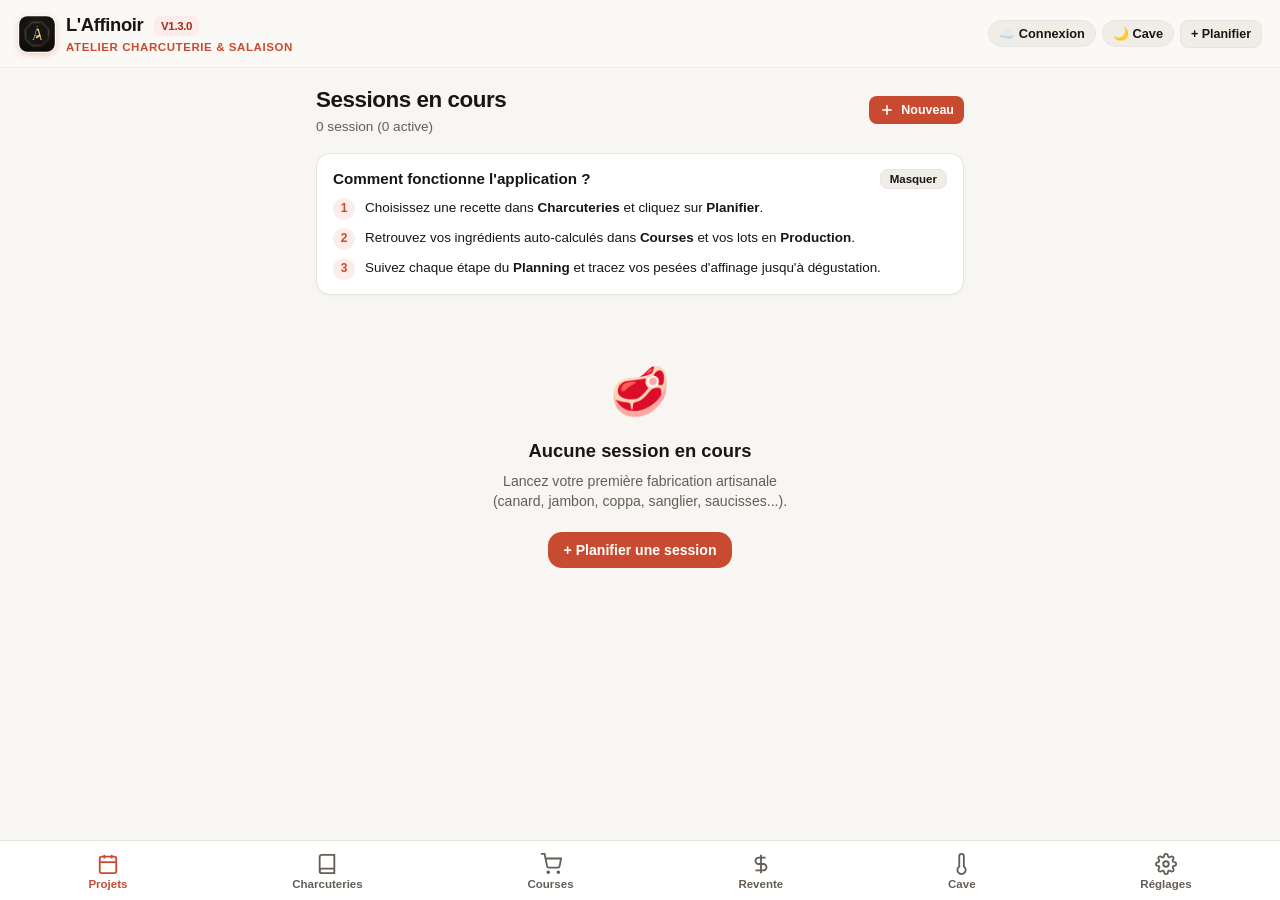
==== commit bdb3ce6d: "feat(pwa): v1.3.0 parite APK, suppression APK/Netlify et integration Firebase" ====
--- a/pwa/laffinoir-standalone.html
+++ b/pwa/laffinoir-standalone.html
@@ -1,4 +1,4 @@
-﻿<!DOCTYPE html>
+<!DOCTYPE html>
 <html lang="fr">
 <head>
   <meta charset="UTF-8">
@@ -14,16 +14,16 @@
   <style>
 :root {
   --primary: #C84B31;
-  --primary-light: #FCECE8;
+  --primary-light: #FDEDEA;
   --primary-dark: #9E2F1B;
   --secondary: #236B48;
   --secondary-light: #E8F5EE;
   --accent: #D97706;
-  --bg: #FBF9F5;
+  --bg: #F7F6F2;
   --surface: #FFFFFF;
-  --surface-subtle: #F5F2EB;
-  --text: #1C1917;
-  --text-muted: #78716C;
+  --surface-subtle: #F0EDE6;
+  --text: #181614;
+  --text-muted: #655E57;
   --border: #E7E5E4;
   --border-light: #F0EDE8;
   --danger: #DC2626;
@@ -235,6 +235,7 @@
   border-radius: var(--radius-md);
   border: none;
   cursor: pointer;
+  white-space: nowrap;
   transition: all 0.15s ease;
 }
 
@@ -354,7 +355,7 @@
   max-width: 580px;
   max-height: 88vh;
   border-radius: var(--radius-lg) var(--radius-lg) 0 0;
-  padding: 20px;
+  padding: 20px 20px calc(24px + env(safe-area-inset-bottom, 0px));
   overflow-y: auto;
   box-shadow: 0 -4px 24px rgba(0,0,0,0.15);
   display: flex;
@@ -636,6 +637,7 @@
   display: inline-flex;
   align-items: center;
   gap: 4px;
+  white-space: nowrap;
   transition: all 0.2s ease;
 }
 .btn-theme-toggle:hover {
@@ -926,6 +928,140 @@
   margin: 0 auto;
 }
 
+/* Dark mode header */
+body.dark-mode .app-header {
+  background: rgba(20, 18, 18, 0.92);
+}
+@media (prefers-color-scheme: dark) {
+  body:not(.light-mode) .app-header {
+    background: rgba(20, 18, 18, 0.92);
+  }
+}
+
+/* Guide débutant (aligné APK) */
+.guide-debutant-card {
+  background: var(--surface);
+  border: 1px solid var(--border);
+  border-radius: var(--radius-md);
+  padding: 14px 16px;
+  margin-bottom: 14px;
+  box-shadow: var(--shadow-sm);
+}
+.guide-step-row {
+  display: flex;
+  align-items: flex-start;
+  gap: 10px;
+  margin-top: 8px;
+  font-size: 0.84rem;
+}
+.guide-step-num {
+  width: 22px;
+  height: 22px;
+  border-radius: 50%;
+  background: var(--primary-light);
+  color: var(--primary);
+  font-weight: 800;
+  font-size: 0.75rem;
+  display: flex;
+  align-items: center;
+  justify-content: center;
+  flex-shrink: 0;
+}
+
+/* Carte projet : À suivre & résumé lots */
+.proj-next-step {
+  margin-top: 8px;
+  padding: 7px 10px;
+  border-radius: var(--radius-sm);
+  background: var(--secondary-light);
+  color: var(--secondary);
+  font-size: 0.8rem;
+  font-weight: 600;
+  display: flex;
+  align-items: center;
+  gap: 6px;
+}
+
+/* Carte Étape en cours (Planning) */
+.active-step-card {
+  background: var(--primary-light);
+  border: 1.5px solid var(--primary);
+  border-radius: var(--radius-md);
+  padding: 14px;
+  margin-bottom: 14px;
+}
+.active-step-badge {
+  font-size: 0.7rem;
+  font-weight: 800;
+  letter-spacing: 0.04em;
+  text-transform: uppercase;
+  color: var(--primary);
+  margin-bottom: 4px;
+}
+
+/* Jauge de perte de poids sur carte lot */
+.lot-progress-track {
+  width: 100%;
+  height: 8px;
+  background: var(--surface-subtle);
+  border-radius: 99px;
+  overflow: hidden;
+  margin: 8px 0 4px;
+}
+.lot-progress-fill {
+  height: 100%;
+  background: var(--primary);
+  border-radius: 99px;
+  transition: width 0.25s ease;
+}
+.lot-progress-fill.done {
+  background: var(--secondary);
+}
+
+/* Avatar initiales client */
+.client-avatar {
+  width: 40px;
+  height: 40px;
+  border-radius: 50%;
+  background: var(--primary-light);
+  color: var(--primary);
+  font-weight: 800;
+  font-size: 0.9rem;
+  display: flex;
+  align-items: center;
+  justify-content: center;
+  flex-shrink: 0;
+}
+
+/* Chips produits & lignes commande multi-produits */
+.cmd-chip {
+  display: inline-flex;
+  align-items: center;
+  gap: 4px;
+  padding: 5px 10px;
+  border-radius: 99px;
+  border: 1px solid var(--border);
+  background: var(--surface-subtle);
+  color: var(--text);
+  font-size: 0.76rem;
+  font-weight: 600;
+  cursor: pointer;
+}
+.cmd-chip:hover {
+  border-color: var(--primary);
+  color: var(--primary);
+}
+.cmd-line-item {
+  display: flex;
+  align-items: center;
+  gap: 6px;
+  padding: 6px 8px;
+  border: 1px solid var(--border-light);
+  border-radius: var(--radius-sm);
+  background: var(--surface-subtle);
+  margin-bottom: 6px;
+}
+
 </style>
 </head>
 <body>
@@ -935,11 +1071,12 @@
     <div class="brand-wrapper">
       <img src="icons/icon.svg" alt="L'Affinoir" class="brand-icon">
       <div>
-        <div class="brand-title">L'Affinoir</div>
+        <div class="brand-title">L'Affinoir <span id="header-version-badge" class="badge badge-mini" style="margin-left:6px; vertical-align:middle;">v1.2.0</span></div>
         <div class="brand-subtitle">Atelier Charcuterie & Salaison</div>
       </div>
     </div>
-    <div style="display:flex; align-items:center; gap:8px;">
+    <div style="display:flex; align-items:center; gap:6px;">
+      <button class="btn-theme-toggle" id="btn-auth-header" onclick="ouvrirModalAuth()" title="Compte Cloud">☁️ Connexion</button>
       <button class="btn-theme-toggle" id="btn-theme-toggle" onclick="basculerTheme()">🌙 Cave</button>
       <button class="btn btn-secondary btn-sm" id="btn-quick-new" onclick="ouvrirModalPlanifier()">+ Planifier</button>
     </div>
@@ -947,6 +1084,10 @@
 
   <!-- Main Content Views -->
   <main>
+    <div id="ios-backup-banner" style="display:none; align-items:center; justify-content:space-between; gap:10px; background:#FFF8E1; color:#5D4037; border:1px solid #FFE082; border-radius:10px; padding:10px 12px; margin-bottom:12px; font-size:0.8rem;">
+      <span id="ios-backup-banner-msg">Pensez à exporter une sauvegarde JSON.</span>
+      <button class="btn btn-primary btn-sm" onclick="exporterDonnees()" style="white-space:nowrap;">Sauvegarder</button>
+    </div>
     <!-- 1. VUE PROJETS (Liste des sessions) -->
     <section id="view-projets" class="view active">
       <div class="view-header">
@@ -959,6 +1100,8 @@
           Nouveau
         </button>
       </div>
+
+      <div id="guide-debutant-container"></div>
 
       <div id="projets-list">
         <!-- Rendered by JS -->
@@ -1014,7 +1157,7 @@
       <div class="view-header">
         <div>
           <div class="view-title">Charcuteries</div>
-          <div class="view-desc" id="recettes-count">Catalogue artisanal (21 recettes)</div>
+          <div class="view-desc" id="recettes-count">Catalogue artisanal (22 recettes)</div>
         </div>
         <button class="btn btn-primary btn-sm" onclick="ouvrirModalCreerRecette()">
           <svg width="16" height="16" viewBox="0 0 24 24" fill="none" stroke="currentColor" stroke-width="2.5"><path d="M12 5v14M5 12h14"/></svg>
@@ -1052,6 +1195,11 @@
             Nettoyer achetés
           </button>
         </div>
+      </div>
+
+      <div class="chips-row" id="courses-mode-chips" style="margin-bottom:12px;">
+        <button class="chip active" id="chip-courses-groupee" onclick="setCoursesModeVue('groupee')">Vue groupée (fusionnée)</button>
+        <button class="chip" id="chip-courses-session" onclick="setCoursesModeVue('session')">Par session</button>
       </div>
 
       <div id="courses-container">
@@ -1120,6 +1268,26 @@
 
       <!-- Sous-vue 1: Options & Tarifs -->
       <div id="subview-params-tarifs">
+        <div class="card">
+          <div style="font-weight: 700; margin-bottom: 8px;">Compte Cloud & Synchronisation</div>
+          <div id="cloud-account-box"></div>
+        </div>
+
+        <!-- Mises à jour automatiques (Git) -->
+        <div class="card">
+          <div style="display:flex; justify-content:space-between; align-items:center; margin-bottom:8px;">
+            <div style="font-weight:700;">Application & Mises à jour (Git)</div>
+            <span id="params-version-badge" class="badge badge-primary">v1.2.0</span>
+          </div>
+          <p style="font-size:0.8rem; color:var(--text-muted); margin-bottom:12px;">
+            La PWA se met à jour automatiquement depuis Git à chaque ouverture. Vous pouvez aussi forcer une vérification ou télécharger la version HTML autonome.
+          </p>
+          <div style="display:flex; gap:10px; flex-wrap:wrap;">
+            <button type="button" class="btn btn-primary btn-sm" onclick="verifierMisesAJourGit(true)">🔄 Vérifier les mises à jour</button>
+            <button type="button" class="btn btn-secondary btn-sm" onclick="telechargerStandaloneDepuisGit()">📄 Version hors-ligne (HTML)</button>
+          </div>
+        </div>
+
         <div class="card">
           <div style="font-weight: 700; margin-bottom: 12px;">Options d'affichage</div>
           <label style="display: flex; align-items: center; justify-content: space-between; cursor: pointer;">
@@ -1165,7 +1333,8 @@
 
         <!-- Sauvegarde & Données -->
         <div class="card">
-          <div style="font-weight: 700; margin-bottom: 12px;">Sauvegarde & Données</div>
+          <div style="font-weight: 700; margin-bottom: 6px;">Sauvegarde & Données</div>
+          <div id="ios-storage-status" style="font-size: 0.78rem; color: var(--text-muted); margin-bottom: 10px;"></div>
           <div style="display: flex; gap: 10px; flex-wrap: wrap;">
             <button class="btn btn-secondary btn-sm" onclick="exporterDonnees()">Exporter mes données (JSON)</button>
             <button class="btn btn-secondary btn-sm" onclick="document.getElementById('import-file').click()">Importer</button>
@@ -1198,6 +1367,43 @@
         </div>
       </div>
     </section>
+
+    <!-- 6. VUE JOURNAL DE CAVE -->
+    <section id="view-cave" class="view">
+      <div class="view-header">
+        <div>
+          <div class="view-title">Journal de Cave</div>
+          <div class="view-desc">Température & hygrométrie au fil des saisons</div>
+        </div>
+      </div>
+
+      <div class="card">
+        <div style="font-weight:700; font-size:0.95rem; margin-bottom:8px;">Nouveau relevé</div>
+        <div class="form-row">
+          <div class="form-group" style="flex:1;">
+            <label class="form-label">Température (°C)</label>
+            <input type="number" step="0.1" id="cave-input-temp" class="form-control" placeholder="Ex: 12.5">
+          </div>
+          <div class="form-group" style="flex:1;">
+            <label class="form-label">Hygrométrie (%)</label>
+            <input type="number" step="0.5" id="cave-input-hygro" class="form-control" placeholder="Ex: 75">
+          </div>
+        </div>
+        <div class="form-row">
+          <div class="form-group" style="flex:1;">
+            <label class="form-label">Date</label>
+            <input type="date" id="cave-input-date" class="form-control">
+          </div>
+          <div class="form-group" style="flex:1.4;">
+            <label class="form-label">Note (optionnel)</label>
+            <input type="text" id="cave-input-note" class="form-control" placeholder="Ex: Fenêtre ouverte la nuit">
+          </div>
+        </div>
+        <button class="btn btn-primary btn-sm" style="width:100%;" onclick="ajouterReleveCave()">+ Enregistrer le relevé</button>
+      </div>
+
+      <div id="cave-container"></div>
+    </section>
   </main>
 
   <!-- Bottom Navigation -->
@@ -1220,6 +1426,10 @@
     <button class="nav-item" onclick="naviguerVers('revente')" id="nav-revente" style="display:none">
       <svg viewBox="0 0 24 24"><path d="M12 2v20M17 5H9.5a3.5 3.5 0 0 0 0 7h5a3.5 3.5 0 0 1 0 7H6"/></svg>
       <span>Revente</span>
+    </button>
+    <button class="nav-item" onclick="naviguerVers('cave')" id="nav-cave">
+      <svg viewBox="0 0 24 24"><path d="M14 14.76V3.5a2.5 2.5 0 0 0-5 0v11.26a4.5 4.5 0 1 0 5 0z"/></svg>
+      <span>Cave</span>
     </button>
     <button class="nav-item" onclick="naviguerVers('parametres')" id="nav-parametres">
       <svg viewBox="0 0 24 24"><circle cx="12" cy="12" r="3"/><path d="M19.4 15a1.65 1.65 0 0 0 .33 1.82l.06.06a2 2 0 0 1 0 2.83 2 2 0 0 1-2.83 0l-.06-.06a1.65 1.65 0 0 0-1.82-.33 1.65 1.65 0 0 0-1 1.51V21a2 2 0 0 1-2 2 2 2 0 0 1-2-2v-.09A1.65 1.65 0 0 0 9 19.4a1.65 1.65 0 0 0-1.82.33l-.06.06a2 2 0 0 1-2.83 0 2 2 0 0 1 0-2.83l.06-.06a1.65 1.65 0 0 0 .33-1.82 1.65 1.65 0 0 0-1.51-1H3a2 2 0 0 1-2-2 2 2 0 0 1 2-2h.09A1.65 1.65 0 0 0 4.6 9a1.65 1.65 0 0 0-.33-1.82l-.06-.06a2 2 0 0 1 0-2.83 2 2 0 0 1 2.83 0l.06.06a1.65 1.65 0 0 0 1.82.33H9a1.65 1.65 0 0 0 1-1.51V3a2 2 0 0 1 2-2 2 2 0 0 1 2 2v.09a1.65 1.65 0 0 0 1 1.51 1.65 1.65 0 0 0 1.82-.33l.06-.06a2 2 0 0 1 2.83 0 2 2 0 0 1 0 2.83l-.06.06a1.65 1.65 0 0 0-.33 1.82V9a1.65 1.65 0 0 0 1.51 1H21a2 2 0 0 1 2 2 2 2 0 0 1-2 2h-.09a1.65 1.65 0 0 0-1.51 1z"/></svg>
@@ -1270,6 +1480,8 @@
         <input type="hidden" id="plan-recette-select" value="VALORISATION_CANARD">
       </div>
 
+      <div id="plan-eval-rappel" style="display:none; background:#FFF8E1; border-left:3px solid var(--primary); padding:8px 10px; border-radius:6px; margin-bottom:12px;"></div>
+
       <div class="form-group">
         <label class="form-label">Nom de la session</label>
         <input type="text" id="plan-nom" class="form-control" placeholder="Ex: Week-end Canards & Magrets">
@@ -1278,12 +1490,33 @@
       <div class="form-row">
         <div class="form-group" style="flex:1">
           <label class="form-label">Quantité de départ (<span id="plan-unite">canard</span>)</label>
-          <input type="number" id="plan-quantite" class="form-control" value="10" min="0.1" step="0.5" oninput="actualiserEstimationPlanification()">
+          <input type="number" id="plan-quantite" class="form-control" value="10" min="0.1" step="any" oninput="actualiserEstimationPlanification()">
         </div>
         <div class="form-group" style="flex:1">
           <label class="form-label">Date & heure de démarrage</label>
           <input type="datetime-local" id="plan-date" class="form-control">
+          <div style="display:flex; gap:6px; flex-wrap:wrap; margin-top:6px;">
+            <button type="button" class="chip-sm" onclick="definirDatePlanificationShortcut('now')">Maintenant</button>
+            <button type="button" class="chip-sm" onclick="definirDatePlanificationShortcut('demain9h')">Demain 9h00</button>
+            <button type="button" class="chip-sm" onclick="definirDatePlanificationShortcut('samedi9h')">Samedi 9h00</button>
+          </div>
         </div>
+      </div>
+
+      <!-- Méthode de salage (Recouvrement au sel vs Sous-vide) -->
+      <div class="form-group" style="margin-top:8px;">
+        <label class="form-label">Méthode de salage</label>
+        <div style="display:grid; grid-template-columns:1fr 1fr; gap:8px;">
+          <button type="button" id="btn-salage-recouvrement" onclick="selectionnerModeSalage('RECOUVREMENT_SEL')" style="display:flex; flex-direction:column; align-items:flex-start; padding:10px 12px; border-radius:12px; text-align:left; cursor:pointer; border:1.5px solid var(--primary); background:var(--primary-light); color:var(--text-main);">
+            <span style="font-weight:700; font-size:0.84rem;">Recouvrement au sel</span>
+            <span id="salage-duree-recouvrement" style="font-size:0.74rem; color:var(--primary); font-weight:600;">Gros sel · 24 h</span>
+          </button>
+          <button type="button" id="btn-salage-sousvide" onclick="selectionnerModeSalage('SOUS_VIDE')" style="display:flex; flex-direction:column; align-items:flex-start; padding:10px 12px; border-radius:12px; text-align:left; cursor:pointer; border:1px solid var(--border); background:var(--surface-subtle); color:var(--text-main);">
+            <span style="font-weight:700; font-size:0.84rem;">Sous-vide</span>
+            <span id="salage-duree-sousvide" style="font-size:0.74rem; color:var(--text-muted); font-weight:600;">3 % sel · 6 jours</span>
+          </button>
+        </div>
+        <div id="plan-salage-resume" style="font-size:0.74rem; color:var(--text-muted); margin-top:5px;"></div>
       </div>
 
       <!-- Section Découpe Multi-sorties (si recette découpe) -->
@@ -1310,7 +1543,18 @@
         </div>
         <div class="form-group" style="flex:1">
           <label class="form-label">Marge revente (%)</label>
-          <input type="number" id="plan-marge" class="form-control" value="10" step="1" oninput="actualiserEstimationPlanification()">
+          <input type="number" id="plan-marge" class="form-control" value="10" step="1" oninput="document.getElementById('plan-prix-revente').dataset.manual=''; actualiserEstimationPlanification()">
+        </div>
+      </div>
+
+      <div id="plan-revente-toggle-row" style="display:flex; justify-content:space-between; align-items:center; gap:10px; margin-top:8px; flex-wrap:wrap;">
+        <label style="display:flex; align-items:center; gap:8px; font-size:0.84rem; font-weight:600; cursor:pointer;">
+          <input type="checkbox" id="plan-activer-revente" checked style="width:18px; height:18px; accent-color:var(--primary);">
+          <span>Option Revente sur ce projet</span>
+        </label>
+        <div style="display:flex; align-items:center; gap:6px;">
+          <label class="form-label" style="margin:0; font-size:0.78rem;">Prix conseillé (€)</label>
+          <input type="number" id="plan-prix-revente" class="form-control" style="width:90px; padding:6px 8px;" step="0.1" oninput="modifierPrixReventePlanification()">
         </div>
       </div>
 
@@ -1355,8 +1599,30 @@
           </select>
         </div>
         <div class="form-group" style="flex:1">
+          <label class="form-label">Type</label>
+          <select id="cr-type" class="form-control">
+            <option value="Salaison & Séchage">Salaison & Séchage</option>
+            <option value="Fumaison">Fumaison</option>
+            <option value="Charcuterie cuite">Charcuterie cuite</option>
+            <option value="Personnalisée">Personnalisée</option>
+          </select>
+        </div>
+      </div>
+      <div class="form-row">
+        <div class="form-group" style="flex:1">
+          <label class="form-label">Unité de base</label>
+          <select id="cr-unite-base" class="form-control">
+            <option value="kg">kg</option>
+            <option value="pièce">pièce</option>
+          </select>
+        </div>
+        <div class="form-group" style="flex:1">
           <label class="form-label">Perte cible %</label>
           <input type="number" id="cr-perte" class="form-control" value="35">
+        </div>
+        <div class="form-group" style="flex:1">
+          <label class="form-label">T° cœur (°C)</label>
+          <input type="number" id="cr-temp-coeur" class="form-control" placeholder="Optionnel">
         </div>
       </div>
       <div class="form-group">
@@ -1370,6 +1636,13 @@
         <button class="btn btn-secondary btn-sm" onclick="ajouterLigneIngredient()">+ Ingrédient</button>
       </div>
       <div id="cr-ingredients-list"></div>
+
+      <!-- Variantes dynamiques -->
+      <div style="display:flex; justify-content:space-between; align-items:center; margin: 14px 0 6px;">
+        <label class="form-label" style="margin:0; font-weight:700;">Lots / Variantes (optionnel)</label>
+        <button class="btn btn-secondary btn-sm" onclick="ajouterLigneVarianteCreer()">+ Lot</button>
+      </div>
+      <div id="cr-variantes-list"></div>
 
       <!-- Étapes dynamiques -->
       <div style="display:flex; justify-content:space-between; align-items:center; margin: 16px 0 6px;">
@@ -1397,7 +1670,8 @@
       </div>
       <div id="fiche-body"></div>
       <div style="margin-top: 16px; display: flex; justify-content: space-between; align-items: center; border-top: 1px solid var(--border-light); padding-top: 12px; gap: 8px;">
-        <div style="display: flex; gap: 8px;">
+        <div style="display: flex; gap: 8px; flex-wrap: wrap;">
+          <button class="btn btn-secondary btn-sm" id="btn-fiche-partager" style="display:none;" onclick="ouvrirModalPartageRecette()">🤝 Partager</button>
           <button class="btn btn-secondary btn-sm" id="btn-fiche-masquer" onclick="basculerMasquageDepuisFiche()">Masquer</button>
           <button class="btn btn-danger btn-sm" id="btn-fiche-supprimer" onclick="supprimerRecetteDepuisFiche()">Supprimer</button>
         </div>
@@ -1490,49 +1764,95 @@
   </div>
 
 
-  <!-- Modal Pesée Rapide & Perte d'eau -->
+  <!-- Modal Pesée Rapide & Courbe de Perte de Poids -->
   <div class="modal-overlay" id="modal-pesee">
-    <div class="modal-content">
+    <div class="modal-content" style="max-height:90vh; overflow-y:auto;">
       <div class="modal-header">
-        <div class="modal-title">⚖️ Pesée & Perte de Poids</div>
+        <div class="modal-title">⚖️ Pesées & Courbe — <span id="modal-pesee-lot-nom">Lot</span></div>
         <button class="btn-icon" onclick="fermerModals()">✕</button>
       </div>
-      <p style="font-size:0.82rem; color:var(--text-muted); margin-bottom:12px;">
+      <p style="font-size:0.82rem; color:var(--text-muted); margin-bottom:10px;">
         Suivez la déshydratation au séchoir. Perte cible recommandée : <span id="modal-pesee-cible" style="font-weight:bold; color:var(--primary);">-35%</span>.
       </p>
+      <div id="modal-pesee-alerte"></div>
+      <div id="modal-pesee-chart" style="margin-bottom:12px;"></div>
+
       <input type="hidden" id="modal-pesee-proj-id">
       <input type="hidden" id="modal-pesee-lot-idx">
       <div class="form-row">
         <div class="form-group" style="flex:1;">
-          <label class="form-label">Poids initial de départ (g)</label>
+          <label class="form-label">Poids initial (g)</label>
           <input type="number" id="modal-pesee-initial" class="form-control" placeholder="Ex: 420" oninput="calculerPeseeModal()">
         </div>
         <div class="form-group" style="flex:1;">
-          <label class="form-label">Poids du jour (g)</label>
+          <label class="form-label">Nouvelle pesée (g)</label>
           <input type="number" id="modal-pesee-actuel" class="form-control" placeholder="Ex: 285" oninput="calculerPeseeModal()">
         </div>
       </div>
-      <div id="modal-pesee-resultat" style="margin-top:12px; padding:10px; border-radius:var(--radius-sm); background:var(--surface-subtle); display:none;">
+      <div class="form-row">
+        <div class="form-group" style="flex:1;">
+          <label class="form-label">Date de la pesée</label>
+          <input type="date" id="modal-pesee-date" class="form-control">
+        </div>
+        <div class="form-group" style="flex:1;">
+          <label class="form-label">Note / 5</label>
+          <select id="modal-pesee-note" class="form-control">
+            <option value="5">★★★★★ (5/5) Exceptionnel</option>
+            <option value="4">★★★★☆ (4/5) Très bon</option>
+            <option value="3">★★★☆☆ (3/5) Bon</option>
+            <option value="2">★★☆☆☆ (2/5) Moyen</option>
+            <option value="1">★☆☆☆☆ (1/5) À revoir</option>
+          </select>
+        </div>
+      </div>
+      <div id="modal-pesee-resultat" style="margin-top:8px; padding:10px; border-radius:var(--radius-sm); background:var(--surface-subtle); display:none;">
         <div style="font-weight:700; font-size:0.95rem; margin-bottom:2px;" id="modal-pesee-perte">-28.5% de perte</div>
         <div style="font-size:0.78rem; color:var(--text-muted);" id="modal-pesee-details">Reste ~25g d'eau à perdre</div>
       </div>
       <div class="form-group" style="margin-top:10px;">
-        <label class="form-label">Commentaire & Dégustation</label>
-        <input type="text" id="modal-pesee-comm" class="form-control" placeholder="Ex: Belle texture, salage parfait">
+        <label class="form-label">Observation (fleur, odeur, fermeté...)</label>
+        <input type="text" id="modal-pesee-comm" class="form-control" placeholder="Ex: Belle fleur blanche, ferme en surface">
+      </div>
+      <div style="margin-top: 12px; display: flex; justify-content: flex-end; gap: 8px;">
+        <button class="btn btn-secondary" onclick="fermerModals()">Fermer</button>
+        <button class="btn btn-primary" onclick="confirmerEnregistrementPesee()">+ Ajouter la pesée</button>
+      </div>
+
+      <div style="margin-top:16px; border-top:1px solid var(--border-color); padding-top:10px;">
+        <div style="font-weight:700; font-size:0.85rem; margin-bottom:6px;">Historique des pesées</div>
+        <div id="modal-pesee-historique" style="max-height:150px; overflow-y:auto;"></div>
+      </div>
+    </div>
+  </div>
+
+  <!-- Modal Ajouter un Lot en session -->
+  <div class="modal-overlay" id="modal-ajout-lot-projet">
+    <div class="modal-content">
+      <div class="modal-header">
+        <div class="modal-title">Ajouter un lot</div>
+        <button class="btn-icon" onclick="fermerModals()">✕</button>
       </div>
       <div class="form-group">
-        <label class="form-label">Note / 5</label>
-        <select id="modal-pesee-note" class="form-control">
-          <option value="5">★★★★★ (5/5) Exceptionnel</option>
-          <option value="4">★★★★☆ (4/5) Très bon</option>
-          <option value="3">★★★☆☆ (3/5) Bon</option>
-          <option value="2">★★☆☆☆ (2/5) Moyen</option>
-          <option value="1">★☆☆☆☆ (1/5) À revoir</option>
-        </select>
+        <label class="form-label">Nom du lot / variante *</label>
+        <input type="text" id="lot-projet-variante" class="form-control" placeholder="Ex: Piment d'Espelette, Poivre noir, Fumé...">
+      </div>
+      <div class="form-row">
+        <div class="form-group" style="flex:1">
+          <label class="form-label">Quantité</label>
+          <input type="number" step="0.5" min="0.5" id="lot-projet-quantite" class="form-control" value="2">
+        </div>
+        <div class="form-group" style="flex:1">
+          <label class="form-label">Unité</label>
+          <input type="text" id="lot-projet-unite" class="form-control" value="pièce" placeholder="pièce, kg...">
+        </div>
+      </div>
+      <div class="form-group">
+        <label class="form-label">Épices par unité (g)</label>
+        <input type="number" step="1" min="0" id="lot-projet-epices" class="form-control" value="15">
       </div>
       <div style="margin-top: 16px; display: flex; justify-content: flex-end; gap: 8px;">
         <button class="btn btn-secondary" onclick="fermerModals()">Annuler</button>
-        <button class="btn btn-primary" onclick="confirmerEnregistrementPesee()">Enregistrer la pesée</button>
+        <button class="btn btn-primary" onclick="confirmerAjoutLotProjet()">Ajouter le lot</button>
       </div>
     </div>
   </div>
@@ -1559,23 +1879,19 @@
           <!-- Filled by JS -->
         </select>
       </div>
-      <div class="form-group">
-        <label class="form-label">Produit</label>
-        <input type="text" id="cmd-produit" class="form-control" placeholder="Ex: Magret séché - Fumé">
-      </div>
-      <div class="form-row">
-        <div class="form-group" style="flex:1;">
-          <label class="form-label">Quantité</label>
-          <input type="number" id="cmd-qte" class="form-control" value="1" min="1" step="0.5" oninput="recalculerTotalCommandeModal()">
-        </div>
-        <div class="form-group" style="flex:1;">
-          <label class="form-label">Prix unitaire (€)</label>
-          <input type="number" id="cmd-prix-unit" class="form-control" value="12.0" step="0.5" oninput="recalculerTotalCommandeModal()">
-        </div>
-        <div class="form-group" style="flex:1;">
-          <label class="form-label">Total (€)</label>
-          <input type="number" step="0.1" id="cmd-prix" class="form-control" value="12.0">
-        </div>
+      <div id="cmd-produits-chips-wrap" style="display:none; margin-bottom:10px;">
+        <div style="font-size:0.75rem; color:var(--text-muted); margin-bottom:6px;">Ajout rapide depuis la session</div>
+        <div id="cmd-produits-chips" style="display:flex; gap:6px; flex-wrap:wrap;"></div>
+      </div>
+      <div style="display:flex; justify-content:space-between; align-items:center; margin-bottom:6px;">
+        <label class="form-label" style="margin:0;">Produits (Nom · Qté · Unité · €/u)</label>
+        <button type="button" class="btn btn-secondary btn-sm" onclick="ajouterLigneCommandeModal()">+ Ligne</button>
+      </div>
+      <div id="cmd-lignes-container"></div>
+      <div style="display:flex; justify-content:space-between; align-items:center; padding:8px 10px; background:var(--surface-subtle); border-radius:var(--radius-sm); margin-bottom:12px;">
+        <span style="font-weight:700; font-size:0.86rem;">Total commande</span>
+        <strong id="cmd-total-auto" style="color:var(--primary); font-size:1.05rem;">12.00 €</strong>
+        <input type="hidden" id="cmd-prix" value="12.00">
       </div>
       <div class="form-row">
         <div class="form-group" style="flex:1;">
@@ -1710,12 +2026,385 @@
     </div>
   </div>
 
+  <!-- MODAL FICHE D'ÉVALUATION & DÉGUSTATION -->
+  <div class="modal-overlay" id="modal-evaluation">
+    <div class="modal-content">
+      <div class="modal-header">
+        <div class="modal-title">🍷 Évaluation — <span id="eval-proj-nom">Session</span></div>
+        <button class="btn-icon" onclick="fermerModals()">✕</button>
+      </div>
+      <input type="hidden" id="eval-proj-id">
+      <div class="form-group">
+        <label class="form-label">Note globale</label>
+        <select id="eval-note" class="form-control">
+          <option value="5">⭐⭐⭐⭐⭐ (5/5) Exceptionnel</option>
+          <option value="4">⭐⭐⭐⭐☆ (4/5) Très réussi</option>
+          <option value="3">⭐⭐⭐☆☆ (3/5) Correct</option>
+          <option value="2">⭐⭐☆☆☆ (2/5) À améliorer</option>
+          <option value="1">⭐☆☆☆☆ (1/5) Raté</option>
+        </select>
+      </div>
+      <div class="form-row">
+        <div class="form-group" style="flex:1;">
+          <label class="form-label">Texture</label>
+          <select id="eval-texture" class="form-control">
+            <option value="Équilibrée / Fondante">Équilibrée / Fondante</option>
+            <option value="Un peu sèche">Un peu sèche</option>
+            <option value="Trop sèche / Croûtée">Trop sèche / Croûtée</option>
+            <option value="Trop molle / Pas assez sèche">Trop molle / Pas assez sèche</option>
+          </select>
+        </div>
+        <div class="form-group" style="flex:1;">
+          <label class="form-label">Salinité</label>
+          <select id="eval-salinite" class="form-control">
+            <option value="Parfaite">Parfaite</option>
+            <option value="Un peu juste">Un peu juste</option>
+            <option value="Trop salée">Trop salée</option>
+          </select>
+        </div>
+      </div>
+      <div class="form-group">
+        <label class="form-label">Arômes & Fumage</label>
+        <select id="eval-aromes" class="form-control">
+          <option value="Équilibrés">Équilibrés</option>
+          <option value="Subtils / Discrets">Subtils / Discrets</option>
+          <option value="Puissants">Puissants</option>
+          <option value="Insuffisants">Insuffisants</option>
+        </select>
+      </div>
+      <div class="form-group">
+        <label class="form-label">Note pour la prochaine fois</label>
+        <textarea id="eval-commentaire" class="form-control" rows="3" placeholder="Ex: Passer à 28g/kg de sel, ou 2h de fumage en plus..."></textarea>
+      </div>
+      <div style="margin-top: 14px; display: flex; justify-content: flex-end; gap: 8px;">
+        <button class="btn btn-secondary" onclick="fermerModals()">Annuler</button>
+        <button class="btn btn-primary" onclick="sauvegarderEvaluationModal()">Enregistrer l'évaluation</button>
+      </div>
+    </div>
+  </div>
+
+  <!-- MODAL MISE À JOUR GIT (PWA) -->
+  <div class="modal-overlay" id="modal-update-git">
+    <div class="modal-content" style="max-width: 460px;">
+      <div class="modal-header">
+        <div>
+          <div class="modal-title">🚀 Mise à jour disponible</div>
+          <div id="update-git-badge" style="font-size:0.78rem; color:var(--text-muted); margin-top:2px;">Nouvelle version disponible</div>
+        </div>
+        <button class="btn-icon" onclick="ignorerMiseAJourGit()">✕</button>
+      </div>
+      <div style="margin-bottom:14px;">
+        <div style="font-size:0.75rem; font-weight:700; text-transform:uppercase; letter-spacing:0.04em; color:var(--text-muted); margin-bottom:6px;">Nouveautés</div>
+        <div id="update-git-notes" style="white-space:pre-line; background:var(--surface-subtle); border:1px solid var(--border); border-radius:var(--radius-sm); padding:12px; font-size:0.84rem; max-height:180px; overflow-y:auto; line-height:1.45;"></div>
+      </div>
+      <div style="display:flex; flex-direction:column; gap:8px;">
+        <button type="button" class="btn btn-primary" id="btn-update-pwa-refresh" onclick="actualiserPwaDepuisGit()">🔄 Actualiser la PWA maintenant</button>
+        <button type="button" class="btn btn-secondary" onclick="ignorerMiseAJourGit()">Plus tard</button>
+      </div>
+    </div>
+  </div>
+
+  <!-- MODAL HORAIRE EXACT D'UNE ÉTAPE -->
+  <div class="modal-overlay" id="modal-horaire-etape">
+    <div class="modal-content" style="max-width: 420px;">
+      <div class="modal-header">
+        <div class="modal-title">🕒 Horaire — <span id="modal-horaire-titre">Étape</span></div>
+        <button class="btn-icon" onclick="fermerModals()">✕</button>
+      </div>
+      <input type="hidden" id="modal-horaire-idx">
+      <div class="form-group">
+        <label class="form-label">Nouvelle date & heure (décale les étapes suivantes)</label>
+        <input type="datetime-local" id="modal-horaire-dt" class="form-control">
+      </div>
+      <div style="display:flex; justify-content:flex-end; gap:8px; margin-top:14px;">
+        <button class="btn btn-secondary" onclick="fermerModals()">Annuler</button>
+        <button class="btn btn-primary" onclick="confirmerHoraireEtape()">Appliquer</button>
+      </div>
+    </div>
+  </div>
+
+  <!-- MODAL MODIFIER LOT & AVIS -->
+  <div class="modal-overlay" id="modal-lot-edit">
+    <div class="modal-content" style="max-width: 460px;">
+      <div class="modal-header">
+        <div class="modal-title">✎ Modifier lot — <span id="modal-lot-edit-titre">Lot</span></div>
+        <button class="btn-icon" onclick="fermerModals()">✕</button>
+      </div>
+      <input type="hidden" id="modal-lot-edit-idx">
+      <div class="form-row">
+        <div class="form-group" style="flex:1;">
+          <label class="form-label">Quantité réelle</label>
+          <input type="number" step="0.5" min="0" id="modal-lot-edit-qte" class="form-control">
+        </div>
+        <div class="form-group" style="flex:1;">
+          <label class="form-label">Épices (g)</label>
+          <input type="number" step="1" min="0" id="modal-lot-edit-epices" class="form-control">
+        </div>
+        <div class="form-group" style="flex:1;">
+          <label class="form-label">Salage (h)</label>
+          <input type="number" step="0.5" min="0" id="modal-lot-edit-salage" class="form-control">
+        </div>
+      </div>
+      <div class="form-row">
+        <div class="form-group" style="flex:1;">
+          <label class="form-label">Poids départ (g)</label>
+          <input type="number" step="1" min="0" id="modal-lot-edit-poids-init" class="form-control">
+        </div>
+        <div class="form-group" style="flex:1;">
+          <label class="form-label">Poids actuel (g)</label>
+          <input type="number" step="1" min="0" id="modal-lot-edit-poids-act" class="form-control">
+        </div>
+      </div>
+      <div class="form-group">
+        <label class="form-label">Note dégustation</label>
+        <select id="modal-lot-edit-note" class="form-control">
+          <option value="5">★★★★★ (5/5 — Excellent)</option>
+          <option value="4">★★★★☆ (4/5 — Très bon)</option>
+          <option value="3">★★★☆☆ (3/5 — Correct)</option>
+          <option value="2">★★☆☆☆ (2/5 — Moyen)</option>
+          <option value="1">★☆☆☆☆ (1/5 — À revoir)</option>
+        </select>
+      </div>
+      <div class="form-group">
+        <label class="form-label">Avis / Commentaire</label>
+        <input type="text" id="modal-lot-edit-comm" class="form-control" placeholder="Ex: Parfait en sel, fumage équilibré">
+      </div>
+      <div style="display:flex; justify-content:flex-end; gap:8px; margin-top:14px;">
+        <button class="btn btn-secondary" onclick="fermerModals()">Annuler</button>
+        <button class="btn btn-primary" onclick="sauvegarderLotModifie()">Enregistrer</button>
+      </div>
+    </div>
+  </div>
+
+  <!-- MODAL AMÉLIORER LA RECETTE DE BASE -->
+  <div class="modal-overlay" id="modal-ameliorer-recette">
+    <div class="modal-content" style="max-width: 460px;">
+      <div class="modal-header">
+        <div>
+          <div class="modal-title">✨ Améliorer la recette de base</div>
+          <div id="modal-ameliorer-recette-nom" style="font-size:0.78rem; color:var(--text-muted);"></div>
+        </div>
+        <button class="btn-icon" onclick="fermerModals()">✕</button>
+      </div>
+      <input type="hidden" id="modal-ameliorer-lot-idx">
+      <div class="form-row">
+        <div class="form-group" style="flex:1;">
+          <label class="form-label">Salage (heures)</label>
+          <input type="number" step="0.5" min="0" id="modal-ameliorer-salage" class="form-control">
+        </div>
+        <div class="form-group" style="flex:1;">
+          <label class="form-label">Épices (g/unité)</label>
+          <input type="number" step="0.5" min="0" id="modal-ameliorer-epices" class="form-control">
+        </div>
+        <div class="form-group" style="flex:1;">
+          <label class="form-label">Perte cible (%)</label>
+          <input type="number" step="1" min="1" max="80" id="modal-ameliorer-perte" class="form-control">
+        </div>
+      </div>
+      <div class="form-group">
+        <label class="form-label">Note de version</label>
+        <input type="text" id="modal-ameliorer-note" class="form-control" placeholder="Ex: Réduit le salage à 18h, résultat idéal">
+      </div>
+      <div style="display:flex; justify-content:flex-end; gap:8px; margin-top:14px;">
+        <button class="btn btn-secondary" onclick="fermerModals()">Annuler</button>
+        <button class="btn btn-primary" onclick="confirmerAmeliorerRecette()">Créer nouvelle version</button>
+      </div>
+    </div>
+  </div>
+
+  <!-- MODAL SORTIE DÉCOUPE -->
+  <div class="modal-overlay" id="modal-sortie-decoupe">
+    <div class="modal-content" style="max-width: 440px;">
+      <div class="modal-header">
+        <div class="modal-title">✎ Sortie — <span id="modal-sortie-nom">Produit</span></div>
+        <button class="btn-icon" onclick="fermerModals()">✕</button>
+      </div>
+      <input type="hidden" id="modal-sortie-idx">
+      <div class="form-row">
+        <div class="form-group" style="flex:1;">
+          <label class="form-label">Quantité réelle</label>
+          <input type="number" step="0.1" min="0" id="modal-sortie-qte" class="form-control">
+        </div>
+        <div class="form-group" style="flex:1;">
+          <label class="form-label">Réf boutique (€/u)</label>
+          <input type="number" step="0.1" min="0" id="modal-sortie-val-ref" class="form-control">
+        </div>
+        <div class="form-group" style="flex:1;">
+          <label class="form-label">Prix revente (€/u)</label>
+          <input type="number" step="0.1" min="0" id="modal-sortie-prix-rev" class="form-control" placeholder="Auto">
+        </div>
+      </div>
+      <div class="form-group">
+        <label class="form-label">Commentaire</label>
+        <input type="text" id="modal-sortie-comm" class="form-control" placeholder="Ex: Bocaux de 500g">
+      </div>
+      <div style="display:flex; justify-content:flex-end; gap:8px; margin-top:14px;">
+        <button class="btn btn-secondary" onclick="fermerModals()">Annuler</button>
+        <button class="btn btn-primary" onclick="sauvegarderSortieDecoupe()">Enregistrer</button>
+      </div>
+    </div>
+  </div>
+
+  <!-- MODAL BUDGET & PRIX -->
+  <div class="modal-overlay" id="modal-budget-prix">
+    <div class="modal-content" style="max-width: 460px;">
+      <div class="modal-header">
+        <div class="modal-title">✎ Modifier les prix du projet</div>
+        <button class="btn-icon" onclick="fermerModals()">✕</button>
+      </div>
+      <div class="form-row">
+        <div class="form-group" style="flex:1;">
+          <label class="form-label">Quantité matière réelle</label>
+          <input type="number" step="0.1" min="0.1" id="modal-budget-qte" class="form-control">
+        </div>
+        <div class="form-group" style="flex:1;">
+          <label class="form-label">Prix matière (€/u)</label>
+          <input type="number" step="0.1" min="0" id="modal-budget-prix-mat" class="form-control">
+        </div>
+      </div>
+      <div class="form-group">
+        <label class="form-label">Prix revente unitaire fixe (€, optionnel)</label>
+        <input type="number" step="0.1" min="0" id="modal-budget-prix-fixe" class="form-control" placeholder="Calculé auto si vide">
+      </div>
+      <div id="modal-budget-sorties-prix"></div>
+      <div style="display:flex; justify-content:flex-end; gap:8px; margin-top:14px;">
+        <button class="btn btn-secondary" onclick="fermerModals()">Annuler</button>
+        <button class="btn btn-primary" onclick="sauvegarderBudgetPrix()">Appliquer</button>
+      </div>
+    </div>
+  </div>
+
+  <!-- MODAL AJOUTER LOT PERSONNALISÉ (PLANIFICATION) -->
+  <div class="modal-overlay" id="modal-planif-custom-lot">
+    <div class="modal-content" style="max-width: 440px;">
+      <div class="modal-header">
+        <div class="modal-title">+ Nouveau lot d'assaisonnement</div>
+        <button class="btn-icon" onclick="fermerModals()">✕</button>
+      </div>
+      <div class="form-group">
+        <label class="form-label">Nom du lot *</label>
+        <input type="text" id="pcl-nom" class="form-control" placeholder="Ex: Poivre & Genièvre">
+      </div>
+      <div class="form-row">
+        <div class="form-group" style="flex:1;">
+          <label class="form-label">Quantité</label>
+          <input type="number" step="0.5" min="0.5" id="pcl-qte" class="form-control" value="1">
+        </div>
+        <div class="form-group" style="flex:1;">
+          <label class="form-label">Épices (g/u)</label>
+          <input type="number" step="1" min="0" id="pcl-epices" class="form-control" value="15">
+        </div>
+        <div class="form-group" style="flex:1;">
+          <label class="form-label">Salage (h, opt.)</label>
+          <input type="number" step="1" min="0" id="pcl-salage" class="form-control" placeholder="Auto">
+        </div>
+      </div>
+      <div class="form-group">
+        <label class="form-label">Description des épices</label>
+        <input type="text" id="pcl-desc" class="form-control" placeholder="Ex: Poivre concassé, baies de genièvre">
+      </div>
+      <label style="display:flex; align-items:center; gap:8px; font-size:0.82rem; font-weight:600; cursor:pointer;">
+        <input type="checkbox" id="pcl-save-catalog" style="width:18px; height:18px; accent-color:var(--primary);">
+        <span>Enregistrer aussi ce lot dans mes lots prédéfinis</span>
+      </label>
+      <div style="display:flex; justify-content:flex-end; gap:8px; margin-top:14px;">
+        <button class="btn btn-secondary" onclick="fermerModals()">Annuler</button>
+        <button class="btn btn-primary" onclick="confirmerCustomLotPlanification()">Ajouter</button>
+      </div>
+    </div>
+  </div>
+
+  <!-- MODAL AJUSTER INGRÉDIENT / ÉTAPE RECETTE (VERSIONING) -->
+  <div class="modal-overlay" id="modal-edit-recette-item">
+    <div class="modal-content" style="max-width: 440px;">
+      <div class="modal-header">
+        <div class="modal-title" id="edit-rec-item-modal-title">Ajuster la recette</div>
+        <button class="btn-icon" onclick="fermerModals()">✕</button>
+      </div>
+      <input type="hidden" id="edit-rec-item-type">
+      <input type="hidden" id="edit-rec-item-idx">
+      <div id="edit-rec-ing-fields" style="display:none;">
+        <div class="form-row">
+          <div class="form-group" style="flex:1;">
+            <label class="form-label">Quantité</label>
+            <input type="number" step="0.1" min="0" id="edit-rec-ing-qte" class="form-control">
+          </div>
+          <div class="form-group" style="flex:1;">
+            <label class="form-label">Unité</label>
+            <input type="text" id="edit-rec-ing-unite" class="form-control">
+          </div>
+        </div>
+      </div>
+      <div id="edit-rec-etape-fields" style="display:none;">
+        <div class="form-group">
+          <label class="form-label">Titre de l'étape</label>
+          <input type="text" id="edit-rec-etape-titre" class="form-control">
+        </div>
+        <div class="form-group">
+          <label class="form-label">Durée (heures)</label>
+          <input type="number" step="0.5" min="0" id="edit-rec-etape-duree-h" class="form-control">
+        </div>
+        <div class="form-group">
+          <label class="form-label">Instructions</label>
+          <textarea id="edit-rec-etape-instr" class="form-control" rows="3"></textarea>
+        </div>
+      </div>
+      <div style="display:flex; justify-content:flex-end; gap:8px; margin-top:14px;">
+        <button class="btn btn-secondary" onclick="fermerModals()">Annuler</button>
+        <button class="btn btn-primary" onclick="sauvegarderEditRecetteItem()">Enregistrer (v+1)</button>
+      </div>
+    </div>
+  </div>
+
+  <!-- MODAL CONNEXION CLOUD (FIREBASE AUTH) -->
+  <div class="modal-overlay" id="modal-auth">
+    <div class="modal-content" style="max-width: 420px;">
+      <div class="modal-header">
+        <div class="modal-title">☁️ Compte Cloud L'Affinoir</div>
+        <button class="btn-icon" onclick="fermerModals()">✕</button>
+      </div>
+      <p style="font-size:0.82rem; color:var(--text-muted); margin-bottom:12px;">
+        Connectez-vous pour synchroniser vos sessions, ventes, courses et partager vos recettes.
+      </p>
+      <div class="form-group">
+        <label class="form-label">Email</label>
+        <input type="email" id="auth-email" class="form-control" placeholder="prenom@exemple.fr">
+      </div>
+      <div class="form-group">
+        <label class="form-label">Mot de passe (6 car. min)</label>
+        <input type="password" id="auth-password" class="form-control" placeholder="••••••••">
+      </div>
+      <div id="auth-error-msg" style="display:none; color:var(--danger); font-size:0.8rem; margin-bottom:10px;"></div>
+      <div style="display:flex; flex-direction:column; gap:8px;">
+        <button type="button" class="btn btn-primary" onclick="soumettreAuthEmail(false)">Se connecter</button>
+        <button type="button" class="btn btn-secondary" onclick="soumettreAuthEmail(true)">Créer un compte</button>
+        <button type="button" class="btn btn-secondary" onclick="soumettreAuthGoogle()">G Continuer avec Google</button>
+      </div>
+    </div>
+  </div>
+
+  <!-- MODAL PARTAGER UNE RECETTE -->
+  <div class="modal-overlay" id="modal-partage-recette">
+    <div class="modal-content" style="max-width: 420px;">
+      <div class="modal-header">
+        <div>
+          <div class="modal-title">🤝 Partager la recette</div>
+          <div id="partage-recette-nom" style="font-size:0.78rem; color:var(--text-muted);"></div>
+        </div>
+        <button class="btn-icon" onclick="fermerModals()">✕</button>
+      </div>
+      <div style="display:flex; gap:6px; margin-bottom:12px;">
+        <input type="email" id="partage-email-input" class="form-control" placeholder="Email de la personne" style="flex:1;">
+        <button type="button" class="btn btn-primary btn-sm" onclick="ajouterPartageEmailRecette()">Ajouter</button>
+      </div>
+      <div style="font-size:0.78rem; font-weight:700; margin-bottom:6px;">Personnes ayant accès :</div>
+      <div id="partage-emails-list"></div>
+    </div>
+  </div>
+
   <script>
-// L'Affinoir - Application PWA iPhone & Web
-// Homogénéisée avec l'application native APK (Android Jetpack Compose & Room)
-
-const STORAGE_KEY = 'laffinoir_data_v2';
-
+// --- modules/catalog.js ---
+// Catalogue initial et paramètres par défaut
 // 1. Catalogue de base complet (21 recettes artisanales issues des guides & APK)
 const CATALOGUE_BASE = [
   {
@@ -4669,6 +5358,132 @@
         "offsetDebutMinutes": 25920,
         "dureeMinutes": 30,
         "dureeH": 0.5,
+        "varianteCible": null,
+        "modeDuree": "FIXE",
+        "facultative": false
+      }
+    ]
+  },
+  {
+    "id": "GIGOT_SANGLIER_SECHE",
+    "code": "GIGOT_SANGLIER_SECHE",
+    "nom": "Gigot de sanglier salé et séché",
+    "famille": "Gibier & Foie",
+    "typeRecette": "SALAISON_SECHE",
+    "type": "SALAISON_SECHE",
+    "uniteBase": "kg",
+    "unite": "kg",
+    "quantiteDefaut": 3.5,
+    "perteCiblePct": 35,
+    "perteCible": 35,
+    "tempCoeurCible": null,
+    "conditionsConservation": "Salage au frais (2-4 °C), puis séchage / affinage à 12-15 °C (70-80 % HR) ou bas du réfrigérateur pendant 6 à 12 semaines (perte cible 35 %).",
+    "pointsVigilance": "• Contrôle sanitaire du sanglier obligatoire (trichine).\n• Bien parer le gigot (retirer caillots, membranes et excès de gras).\n• Avec os : bien masser le sel le long de l'os et de l'articulation.",
+    "description": "Gigot (cuissot) de sanglier salé au gros sel ou sous vide à l'équilibre, décliné en deux lots simples : Poivre ou Original, puis séché lentement.",
+    "masquee": false,
+    "sortiesDecoupe": [],
+    "variantes": [
+      {
+        "nom": "Poivre",
+        "descriptionEpices": "Poivre noir concassé généreux sur toute la surface",
+        "epicesGrammesParUnite": 15,
+        "dureeSalageHeuresSpecifique": 144,
+        "ajouteEtapeFumage": false
+      },
+      {
+        "nom": "Original",
+        "descriptionEpices": "Recette originale : baies de genièvre concassées, thym, laurier, ail et poivre noir",
+        "epicesGrammesParUnite": 15,
+        "dureeSalageHeuresSpecifique": 144,
+        "ajouteEtapeFumage": false
+      }
+    ],
+    "ingredients": [
+      {
+        "nomIngredient": "Gigot de sanglier paré",
+        "nom": "Gigot de sanglier paré",
+        "modeCalcul": "PAR_KG_MATIERE",
+        "quantite": 1000,
+        "unite": "g",
+        "prixKgOuUniteEstime": 0,
+        "prix": 0
+      },
+      {
+        "nomIngredient": "Gros sel non iodé (recouvrement)",
+        "nom": "Gros sel non iodé (recouvrement)",
+        "modeCalcul": "PAR_KG_MATIERE",
+        "quantite": 1000,
+        "unite": "g",
+        "prixKgOuUniteEstime": 1,
+        "prix": 1
+      },
+      {
+        "nomIngredient": "Poivre / Épices",
+        "nom": "Poivre / Épices",
+        "modeCalcul": "PAR_KG_MATIERE",
+        "quantite": 15,
+        "unite": "g",
+        "prixKgOuUniteEstime": 25,
+        "prix": 25
+      }
+    ],
+    "etapes": [
+      {
+        "ordre": 1,
+        "titre": "Parage & Préparation du gigot",
+        "instructions": "• Parer soigneusement le gigot (retirer membranes, caillots et gras irrégulier).\n• Masser le long de l'os pour chasser le sang résiduel.",
+        "astuce": "",
+        "offsetDebutMinutes": 0,
+        "dureeMinutes": 45,
+        "dureeH": 0.75,
+        "varianteCible": null,
+        "modeDuree": "FIXE",
+        "facultative": false
+      },
+      {
+        "ordre": 2,
+        "titre": "Salage au gros sel par recouvrement (1,5 à 2 j/kg)",
+        "instructions": "• Frotter vigoureusement le gigot avec le gros sel non iodé (insister près de l'os).\n• Enfouir complètement dans un bac de gros sel au réfrigérateur (2-4 °C).\n• Retourner tous les 2 jours et compléter le sel si nécessaire.",
+        "astuce": "",
+        "offsetDebutMinutes": 45,
+        "dureeMinutes": 8640,
+        "dureeH": 144,
+        "varianteCible": null,
+        "modeDuree": "PAR_KG",
+        "facultative": false
+      },
+      {
+        "ordre": 3,
+        "titre": "Rinçage & Dessalage (2 h en eau froide)",
+        "instructions": "• Sortir le gigot du sel et rincer à l'eau froide.\n• Dessaler 2 heures dans un grand volume d'eau froide en changeant l'eau à mi-parcours.\n• Essuyer et sécher parfaitement au torchon propre.",
+        "astuce": "",
+        "offsetDebutMinutes": 8685,
+        "dureeMinutes": 120,
+        "dureeH": 2,
+        "varianteCible": null,
+        "modeDuree": "FIXE",
+        "facultative": false
+      },
+      {
+        "ordre": 4,
+        "titre": "Épiçage par lot (Poivre / Original) & Ficelage",
+        "instructions": "• Appliquer les épices selon chaque lot (Poivre noir concassé ou mélange Original genièvre/thym/laurier/poivre).\n• Ficeler serré ou mettre en filet/torchon et noter le poids initial !",
+        "astuce": "",
+        "offsetDebutMinutes": 8805,
+        "dureeMinutes": 30,
+        "dureeH": 0.5,
+        "varianteCible": null,
+        "modeDuree": "FIXE",
+        "facultative": false
+      },
+      {
+        "ordre": 5,
+        "titre": "Séchage & Affinage (6 à 12 semaines, perte cible 35 %)",
+        "instructions": "• Suspendre en cave d'affinage (12-15 °C, 75 % HR) ou bas du réfrigérateur.\n• Peser régulièrement jusqu'à atteindre 35 % de perte de poids.",
+        "astuce": "",
+        "offsetDebutMinutes": 60480,
+        "dureeMinutes": 60,
+        "dureeH": 1,
         "varianteCible": null,
         "modeDuree": "FIXE",
         "facultative": false
@@ -5053,551 +5868,678 @@
   }
 ];
 
-// État Global de l'Application
-let appState = {
-  recettes: JSON.parse(JSON.stringify(CATALOGUE_BASE)),
-  parametres: JSON.parse(JSON.stringify(PARAMETRES_DEFAUT)),
-  ingredientsCatalogue: JSON.parse(JSON.stringify(INGREDIENTS_CATALOGUE_DEFAUT)),
-  projets: [], // Vides par défaut
-  courses: [], // Vides par défaut
-  commandes: [], // Vides par défaut
-  clients: []
+
+// --- modules/firebase.js ---
+// Intégration Firebase Auth & Cloud Firestore (quentin-apps-hub)
+// - charcuterie_base_recipes : recettes de base globales (lisibles par tous, jamais écrasées par les modifs perso)
+// - charcuterie_user_recipes : recettes perso & modifications de recettes de base, partageables par email (sharedWithEmails)
+// - charcuterie_users/{uid}/... : projets, courses, commandes, clients, cave_releves, evaluations, settings/main (par personne)
+const FIREBASE_CONFIG = {
+  projectId: 'quentin-apps-hub',
+  appId: '1:249016348389:web:59deb2bca6520d029cee0c',
+  storageBucket: 'quentin-apps-hub.firebasestorage.app',
+  apiKey: 'AIzaSyCuYM0tMpd1f1jDYz27OhCaPpcAWhI3i48',
+  authDomain: 'quentin-apps-hub.firebaseapp.com',
+  messagingSenderId: '249016348389'
 };
 
-// Variables d'interface courantes
-let projetActuelId = null;
-let filtreFamilleCourant = 'Toutes';
-let afficherMasquees = false;
-let dropdownRecetteSelectionneeId = 'VALORISATION_CANARD';
-let dropdownFiltreCat = 'Toutes';
-
-// ============================================================================
-// CALCULATEUR CHARCUTERIE (Portage exact de CalculateurCharcuterie.kt)
-// ============================================================================
-const CalculateurCharcuterie = {
-  estimerPrixUnitairePlanification: function(recette, quantiteBase, prixUnitaireMatiere, codesSortiesCochees, majorationPct = 10.0) {
-    const qBase = Math.max(0.1, quantiteBase || 1.0);
-    const coutMatiere = qBase * (prixUnitaireMatiere || 0);
-    const coef = 1.0 + ((majorationPct || 10.0) / 100.0);
-
-    const sortiesActives = (recette.sortiesDecoupe || []).filter(s => codesSortiesCochees.has(s.codeSortie));
-    if (sortiesActives.length > 0) {
-      let valeurRefTot = 0;
-      sortiesActives.forEach(s => {
-        valeurRefTot += (qBase * s.rendementParUniteBase) * s.valeurRefBoutiqueUnitaire;
-      });
-      valeurRefTot = Math.max(0.01, valeurRefTot);
-
-      const cible = sortiesActives.find(s => s.codeSortie === 'magret') || sortiesActives[0];
-      const qProduit = Math.max(0.1, qBase * cible.rendementParUniteBase);
-      const refTotCible = qProduit * cible.valeurRefBoutiqueUnitaire;
-      const partMatiere = coutMatiere * (refTotCible / valeurRefTot);
-
-      const prixSelKg = getValeurParametre('PRIX_SEL_KG', 1.0);
-      const prixEpicesKg = getValeurParametre('PRIX_EPICES_KG', 25.0);
-
-      const fraisTot = (cible.codeSortie === 'magret')
-        ? qProduit * (0.50 * prixSelKg + 0.015 * prixEpicesKg)
-        : qProduit * (cible.fraisTransfoUnitaire || 0);
-
-      const coutUnit = (partMatiere + fraisTot) / qProduit;
+let fb = null; // { app, auth, db, mods: { ... } }
+let currentUser = null;
+let unsubListeners = [];
+function getFirebaseUser() {
+  return currentUser;
+}
+function estConnecteFirebase() {
+  return !!currentUser;
+}
+async function initFirebase() {
+  if (fb) return fb;
+  if (window.location.protocol === 'file:') {
+    return null;
+  }
+  try {
+    const [appMod, authMod, fsMod] = await Promise.all([
+      import('https://www.gstatic.com/firebasejs/11.0.2/firebase-app.js'),
+      import('https://www.gstatic.com/firebasejs/11.0.2/firebase-auth.js'),
+      import('https://www.gstatic.com/firebasejs/11.0.2/firebase-firestore.js')
+    ]);
+
+    const app = appMod.initializeApp(FIREBASE_CONFIG);
+    const auth = authMod.getAuth(app);
+    const db = fsMod.initializeFirestore(app, {
+      localCache: fsMod.persistentLocalCache({
+        tabManager: fsMod.persistentMultipleTabManager()
+      }),
+      ignoreUndefinedProperties: true
+    });
+
+    fb = {
+      app,
+      auth,
+      db,
+      authMod,
+      fsMod
+    };
+    return fb;
+  } catch (err) {
+    console.warn('Firebase SDK indisponible (mode hors-ligne local):', err);
+    return null;
+  }
+}
+function observerAuth(onUserChanged) {
+  initFirebase().then((instance) => {
+    if (!instance) {
+      onUserChanged(null);
+      return;
+    }
+    instance.authMod.onAuthStateChanged(instance.auth, (user) => {
+      currentUser = user || null;
+      onUserChanged(currentUser);
+    });
+  });
+}
+async function connexionEmail(email, password) {
+  const instance = await initFirebase();
+  if (!instance) throw new Error('Firebase indisponible hors-ligne.');
+  const cred = await instance.authMod.signInWithEmailAndPassword(instance.auth, email.trim(), password);
+  return cred.user;
+}
+async function inscriptionEmail(email, password) {
+  const instance = await initFirebase();
+  if (!instance) throw new Error('Firebase indisponible hors-ligne.');
+  const cred = await instance.authMod.createUserWithEmailAndPassword(instance.auth, email.trim(), password);
+  return cred.user;
+}
+async function connexionGoogle() {
+  const instance = await initFirebase();
+  if (!instance) throw new Error('Firebase indisponible hors-ligne.');
+  const provider = new instance.authMod.GoogleAuthProvider();
+  const cred = await instance.authMod.signInWithPopup(instance.auth, provider);
+  return cred.user;
+}
+async function deconnexionFirebase() {
+  arreterListenersFirestore();
+  if (!fb) return;
+  await fb.authMod.signOut(fb.auth);
+  currentUser = null;
+}
+function arreterListenersFirestore() {
+  unsubListeners.forEach(unsub => {
+    try { unsub(); } catch {}
+  });
+  unsubListeners = [];
+}
+
+function cleanForFirestore(obj) {
+  return JSON.parse(JSON.stringify(obj, (k, v) => (v === undefined ? null : v)));
+}
+
+const BASE_RECIPE_FIELDS = [
+  'ownerUid', 'nom', 'famille', 'id', 'code', 'typeRecette', 'type',
+  'uniteBase', 'unite', 'quantiteDefaut', 'perteCiblePct', 'perteCible',
+  'tempCoeurCible', 'conditionsConservation', 'pointsVigilance',
+  'description', 'masquee', 'sortiesDecoupe', 'variantes',
+  'ingredients', 'etapes', 'versionActuelle', 'historiqueVersions',
+  'createdAt', 'updatedAt'
+];
+
+function pickRecipeFields(obj, extraFields = []) {
+  const allowed = new Set([...BASE_RECIPE_FIELDS, ...extraFields]);
+  const out = {};
+  for (const key of Object.keys(obj || {})) {
+    if (allowed.has(key) && obj[key] !== undefined) {
+      out[key] = obj[key];
+    }
+  }
+  return cleanForFirestore(out);
+}
+
+// Seed initial des recettes de base si la collection globale est vide
+async function seedRecettesBaseSiVide() {
+  if (!fb || !currentUser) return;
+  const { collection, getDocs, doc, setDoc, query, limit } = fb.fsMod;
+  const snap = await getDocs(query(collection(fb.db, 'charcuterie_base_recipes'), limit(1)));
+  if (!snap.empty) return;
+
+  const nowIso = new Date().toISOString();
+  for (const r of CATALOGUE_BASE) {
+    const id = r.id || r.code;
+    await setDoc(doc(fb.db, 'charcuterie_base_recipes', id), pickRecipeFields({
+      ...r,
+      id,
+      ownerUid: currentUser.uid,
+      createdAt: nowIso,
+      updatedAt: nowIso
+    }));
+  }
+}
+
+// Écoute temps réel de toutes les collections de l'utilisateur + recettes de base + recettes partagées
+function demarrerSyncFirestore({
+  onBaseRecipes,
+  onUserRecipes,
+  onSharedRecipes,
+  onCollectionUpdate,
+  onSettingsUpdate
+}) {
+  arreterListenersFirestore();
+  if (!fb || !currentUser) return;
+
+  const { collection, doc, onSnapshot, query, where } = fb.fsMod;
+  const uid = currentUser.uid;
+  const email = (currentUser.email || '').toLowerCase();
+
+  // 1. Recettes de base globales
+  unsubListeners.push(
+    onSnapshot(collection(fb.db, 'charcuterie_base_recipes'), (snap) => {
+      const list = snap.docs.map(d => ({ ...d.data(), id: d.id, _source: 'base' }));
+      onBaseRecipes(list);
+    }, (err) => console.warn('Sync base_recipes:', err))
+  );
+
+  // 2. Recettes perso & modifiées de l'utilisateur
+  unsubListeners.push(
+    onSnapshot(query(collection(fb.db, 'charcuterie_user_recipes'), where('ownerUid', '==', uid)), (snap) => {
+      const list = snap.docs.map(d => ({ ...d.data(), id: d.id, _source: 'user' }));
+      onUserRecipes(list);
+    }, (err) => console.warn('Sync user_recipes:', err))
+  );
+
+  // 3. Recettes partagées avec l'utilisateur par email
+  if (email) {
+    unsubListeners.push(
+      onSnapshot(query(collection(fb.db, 'charcuterie_user_recipes'), where('sharedWithEmails', 'array-contains', email)), (snap) => {
+        const list = snap.docs
+          .map(d => ({ ...d.data(), id: d.id, _source: 'shared' }))
+          .filter(r => r.ownerUid !== uid);
+        onSharedRecipes(list);
+      }, (err) => console.warn('Sync shared_recipes:', err))
+    );
+  }
+
+  // 4. Collections privées par personne
+  const userCollections = ['projects', 'courses', 'commandes', 'clients', 'cave_releves', 'evaluations'];
+  userCollections.forEach(colName => {
+    unsubListeners.push(
+      onSnapshot(collection(fb.db, 'charcuterie_users', uid, colName), (snap) => {
+        const list = snap.docs.map(d => ({ ...d.data(), id: d.id }));
+        onCollectionUpdate(colName, list);
+      }, (err) => console.warn(`Sync ${colName}:`, err))
+    );
+  });
+
+  // 5. Paramètres & préférences utilisateur
+  unsubListeners.push(
+    onSnapshot(doc(fb.db, 'charcuterie_users', uid, 'settings', 'main'), (snap) => {
+      if (snap.exists()) {
+        onSettingsUpdate(snap.data());
+      }
+    }, (err) => console.warn('Sync settings:', err))
+  );
+}
+
+// Sauvegarde d'une recette perso / modifiée (fork automatique si c'était une recette de base)
+async function saveUserRecipeFirestore(recette) {
+  if (!fb || !currentUser) return null;
+  const { doc, setDoc } = fb.fsMod;
+  const uid = currentUser.uid;
+
+  // Si c'est une recette de base globale, on crée un fork personnel sans toucher à charcuterie_base_recipes
+  let targetId = recette.id || recette.code;
+  let baseRecipeId = recette.baseRecipeId || null;
+  if (recette._source === 'base' || (!recette.ownerUid && !String(targetId).includes('__'))) {
+    baseRecipeId = targetId;
+    targetId = `${targetId}__${uid}`;
+  }
+
+  const nowIso = new Date().toISOString();
+  const payload = pickRecipeFields({
+    ...recette,
+    id: targetId,
+    baseRecipeId,
+    ownerUid: uid,
+    sharedWithEmails: Array.isArray(recette.sharedWithEmails) ? recette.sharedWithEmails : [],
+    createdAt: recette.createdAt || nowIso,
+    updatedAt: nowIso
+  }, ['sharedWithEmails', 'baseRecipeId']);
+
+  await setDoc(doc(fb.db, 'charcuterie_user_recipes', targetId), payload);
+  return { ...payload, _source: 'user' };
+}
+async function updateRecipeSharingFirestore(recipeId, sharedWithEmails) {
+  if (!fb || !currentUser) return;
+  const { doc, updateDoc } = fb.fsMod;
+  const cleanEmails = Array.from(new Set(
+    (sharedWithEmails || []).map(e => String(e).trim().toLowerCase()).filter(Boolean)
+  )).slice(0, 20);
+  await updateDoc(doc(fb.db, 'charcuterie_user_recipes', recipeId), {
+    sharedWithEmails: cleanEmails,
+    updatedAt: new Date().toISOString()
+  });
+}
+async function deleteUserRecipeFirestore(recipeId) {
+  if (!fb || !currentUser) return;
+  const { doc, deleteDoc } = fb.fsMod;
+  await deleteDoc(doc(fb.db, 'charcuterie_user_recipes', recipeId));
+}
+async function saveBaseRecipeFirestore(recette) {
+  if (!fb || !currentUser) return;
+  const { doc, setDoc } = fb.fsMod;
+  const id = recette.id || recette.code;
+  const nowIso = new Date().toISOString();
+  const payload = pickRecipeFields({
+    ...recette,
+    id,
+    ownerUid: recette.ownerUid || currentUser.uid,
+    createdAt: recette.createdAt || nowIso,
+    updatedAt: nowIso
+  });
+  await setDoc(doc(fb.db, 'charcuterie_base_recipes', id), payload);
+}
+async function deleteBaseRecipeFirestore(recipeId) {
+  if (!fb || !currentUser) return;
+  const { doc, deleteDoc } = fb.fsMod;
+  await deleteDoc(doc(fb.db, 'charcuterie_base_recipes', recipeId));
+}
+
+// Synchronisation complète des données privées de l'utilisateur vers Firestore
+async function syncUserCollectionDoc(colName, item) {
+  if (!fb || !currentUser || !item || !item.id) return;
+  const { doc, setDoc } = fb.fsMod;
+  await setDoc(
+    doc(fb.db, 'charcuterie_users', currentUser.uid, colName, String(item.id)),
+    cleanForFirestore(item)
+  );
+}
+async function deleteUserCollectionDoc(colName, docId) {
+  if (!fb || !currentUser || !docId) return;
+  const { doc, deleteDoc } = fb.fsMod;
+  await deleteDoc(doc(fb.db, 'charcuterie_users', currentUser.uid, colName, String(docId)));
+}
+async function syncAllUserDataToFirestore(appState) {
+  if (!fb || !currentUser) return;
+  const { collection, doc, writeBatch, getDocs } = fb.fsMod;
+  const uid = currentUser.uid;
+
+  const mapping = [
+    ['projects', appState.projets || []],
+    ['courses', appState.courses || []],
+    ['commandes', appState.commandes || []],
+    ['clients', appState.clients || []],
+    ['cave_releves', appState.caveReleves || []],
+    ['evaluations', appState.evaluations || []]
+  ];
+
+  for (const [colName, items] of mapping) {
+    const colRef = collection(fb.db, 'charcuterie_users', uid, colName);
+    const existingSnap = await getDocs(colRef);
+    const currentIds = new Set(items.map(i => String(i.id)));
+
+    const batch = writeBatch(fb.db);
+    existingSnap.docs.forEach(d => {
+      if (!currentIds.has(d.id)) {
+        batch.delete(d.ref);
+      }
+    });
+    items.forEach(item => {
+      if (item && item.id) {
+        batch.set(doc(colRef, String(item.id)), cleanForFirestore(item));
+      }
+    });
+    await batch.commit();
+  }
+
+  await setDocSettingsFirestore(appState);
+}
+async function setDocSettingsFirestore(appState) {
+  if (!fb || !currentUser) return;
+  const { doc, setDoc } = fb.fsMod;
+  await setDoc(doc(fb.db, 'charcuterie_users', currentUser.uid, 'settings', 'main'), cleanForFirestore({
+    parametres: appState.parametres || [],
+    recettesSupprimees: appState.recettesSupprimees || [],
+    lastBackupAt: appState.lastBackupAt || null,
+    updatedAt: new Date().toISOString()
+  }));
+}
+
+
+// --- modules/salage.js ---
+// Adaptation des étapes, durées et courses selon le mode de salage :
+// "RECOUVREMENT_SEL" (gros sel) vs "SOUS_VIDE" (salage à l'équilibre 3 %)
+const MODE_SALAGE = {
+  RECOUVREMENT_SEL: 'RECOUVREMENT_SEL',
+  SOUS_VIDE: 'SOUS_VIDE'
+};
+function modeSalageParDefaut(recette) {
+  const etapes = recette?.etapes || [];
+  const aSalageSousVide = etapes.some(e => {
+    const t = (e.titre || '').toLowerCase();
+    return t.includes('sous vide') && (t.includes('sal') || t.includes('marin'));
+  });
+  return aSalageSousVide ? MODE_SALAGE.SOUS_VIDE : MODE_SALAGE.RECOUVREMENT_SEL;
+}
+function formaterDureeSalage(heures) {
+  const h = Math.max(1, Math.round(heures));
+  if (heures < 2.0) {
+    const mins = Math.round(heures * 60);
+    const hh = Math.floor(mins / 60);
+    const mm = mins % 60;
+    if (hh > 0 && mm > 0) return `${hh}h${String(mm).padStart(2, '0')}`;
+    if (hh > 0) return `${hh} h`;
+    return `${mm} min`;
+  }
+  if (h < 48) return `${h} h`;
+  if (h % 24 === 0) return `${h / 24} jours`;
+  const jours = Math.round((heures / 24) * 10) / 10;
+  return `${jours} jours (${h} h)`;
+}
+function dureeSalageHeuresAdaptee(recette, modeSalage, quantiteBase, dureeVarianteHeures = null) {
+  const code = recette?.code || recette?.id || '';
+  const q = Math.max(0.5, Number(quantiteBase) || 1);
+
+  if (modeSalage === MODE_SALAGE.RECOUVREMENT_SEL) {
+    switch (code) {
+      case 'VALORISATION_CANARD':
+      case 'MAGRET_SECHE_SEUL':
+        return dureeVarianteHeures ?? 24;
+      case 'LONZO':
+        return 12;
+      case 'TRUITE_SAUMON_FUME':
+        return 7;
+      case 'GRAVLAX_SAUMON':
+        return dureeVarianteHeures ?? 48;
+      case 'GRAVLAX_BOEUF':
+        return 30;
+      case 'POISSON_FUME_CHAUD':
+        return 2;
+      case 'JAMBON_CRU':
+        return Math.min(504, Math.max(168, q * 42));
+      case 'GIGOT_SANGLIER_SECHE':
+        return Math.min(240, Math.max(96, q * 42));
+      case 'VIANDE_FUMEE_TRADI':
+      case 'POITRINE_FUMEE':
+        return Math.min(48, Math.max(24, q * 24));
+      case 'COPPA':
+      case 'GUANCIALE':
+      case 'BOEUF_SECHE':
+      case 'SANGLIER_SECHE':
+      case 'GIBIER_CHEVREUIL_SECHE':
+        return Math.min(72, Math.max(24, q * 24));
+      case 'JAMBON_BLANC':
+        return 48;
+      case 'FOIE_GRAS':
+        return 12;
+      default:
+        return dureeVarianteHeures ?? 24;
+    }
+  }
+
+  // MODE_SALAGE.SOUS_VIDE
+  switch (code) {
+    case 'VALORISATION_CANARD':
+    case 'MAGRET_SECHE_SEUL':
+      return (dureeVarianteHeures !== null && dureeVarianteHeures < 24) ? 120 : 144;
+    case 'LONZO':
+      return 144;
+    case 'TRUITE_SAUMON_FUME':
+      return 48;
+    case 'GRAVLAX_SAUMON':
+      return (dureeVarianteHeures !== null && dureeVarianteHeures <= 10) ? 48 : 72;
+    case 'GRAVLAX_BOEUF':
+      return 72;
+    case 'POISSON_FUME_CHAUD':
+      return 12;
+    case 'JAMBON_CRU':
+      return Math.min(720, Math.max(336, q * 60));
+    case 'GIGOT_SANGLIER_SECHE':
+      return Math.min(432, Math.max(288, q * 72));
+    case 'POITRINE_FUMEE':
+    case 'VIANDE_FUMEE_TRADI':
+      return 168;
+    case 'GIBIER_CHEVREUIL_SECHE':
+      return 216;
+    case 'BOEUF_SECHE':
+      return 240;
+    case 'COPPA':
+    case 'GUANCIALE':
+    case 'SANGLIER_SECHE':
+      return 288;
+    case 'JAMBON_BLANC':
+      return 120;
+    default:
+      return 24;
+  }
+}
+function adapterEtapesPourModeSalage(recette, etapesFiltrees, modeSalage, quantiteBase) {
+  const nativeMode = modeSalageParDefaut(recette);
+  const qDefaut = Math.max(1, Number(recette?.quantiteDefaut) || 1);
+
+  const dureeEffective = (e) => {
+    const base = Number(e.dureeMinutes) || 60;
+    if (e.modeDuree === 'PAR_KG') {
+      return Math.max(1, Math.round(base * (quantiteBase / qDefaut)));
+    }
+    return base;
+  };
+
+  if (modeSalage === nativeMode) {
+    return etapesFiltrees.map(e => ({
+      titre: e.titre,
+      instructions: e.instructions,
+      astuce: e.astuce || '',
+      offsetDebutMinutes: e.offsetDebutMinutes || 0,
+      dureeMinutes: dureeEffective(e),
+      varianteCible: e.varianteCible || ''
+    }));
+  }
+
+  if ((recette?.code || recette?.id) === 'VALORISATION_CANARD' && modeSalage === MODE_SALAGE.SOUS_VIDE) {
+    return adapterCanardEnSousVide(etapesFiltrees, dureeEffective);
+  }
+
+  const salageIdx = etapesFiltrees.findIndex(e => {
+    const t = (e.titre || '').toLowerCase();
+    return t.includes('salage') ||
+      t.includes('salaison') ||
+      t.includes('mise au sel') ||
+      t.includes('marinade') ||
+      t.includes('saumurage') ||
+      (t.includes('enrobage') && t.includes('sel'));
+  });
+
+  if (salageIdx === -1) {
+    return etapesFiltrees.map((e, idx) => ({
+      titre: e.titre,
+      instructions: (idx === 0 && modeSalage === MODE_SALAGE.SOUS_VIDE)
+        ? `${e.instructions}\n• Option sous-vide activée : mettre la préparation sous vide au réfrigérateur (2-4 °C, 24 h) pour une maturation homogène.`
+        : e.instructions,
+      astuce: e.astuce || '',
+      offsetDebutMinutes: e.offsetDebutMinutes || 0,
+      dureeMinutes: dureeEffective(e),
+      varianteCible: e.varianteCible || ''
+    }));
+  }
+
+  const salageEtape = etapesFiltrees[salageIdx];
+  const oldSalageDur = dureeEffective(salageEtape);
+  const newSalageHours = dureeSalageHeuresAdaptee(recette, modeSalage, quantiteBase);
+  const newSalageDur = Math.round(newSalageHours * 60);
+  const dureeLibelle = formaterDureeSalage(newSalageHours);
+
+  const nextIdx = salageIdx + 1;
+  const hasRinseStep = nextIdx < etapesFiltrees.length && (() => {
+    const t = (etapesFiltrees[nextIdx].titre || '').toLowerCase();
+    return t.includes('dessal') || t.includes('rinç') || t.includes('rinc') || t.includes('sortie');
+  })();
+
+  const oldRinseDur = hasRinseStep ? dureeEffective(etapesFiltrees[nextIdx]) : 0;
+  const newRinseDur = !hasRinseStep ? 0 : (modeSalage === MODE_SALAGE.SOUS_VIDE ? 20 : (newSalageHours >= 72 ? 120 : 60));
+
+  const salageOffset = salageEtape.offsetDebutMinutes || 0;
+  const deltaSalage = newSalageDur - oldSalageDur;
+  const deltaTotal = hasRinseStep
+    ? (salageOffset + newSalageDur + newRinseDur) - ((etapesFiltrees[nextIdx].offsetDebutMinutes || 0) + oldRinseDur)
+    : deltaSalage;
+
+  return etapesFiltrees.map((e, idx) => {
+    if (idx === salageIdx) {
       return {
-        nomProduitPrincipal: cible.nom,
-        uniteProduitPrincipal: cible.unite,
-        coutRevientUnitaireEstime: coutUnit,
-        prixReventeConseilleUnitaire: coutUnit * coef
+        titre: modeSalage === MODE_SALAGE.SOUS_VIDE
+          ? `Salage à l'équilibre sous vide (${dureeLibelle})`
+          : `Salage par recouvrement au gros sel (${dureeLibelle})`,
+        instructions: modeSalage === MODE_SALAGE.SOUS_VIDE
+          ? `• Peser la pièce au gramme près.\n• Frotter avec 30 g/kg de sel fin non iodé (ou sel nitrité 3 %), 10 g/kg de sucre (1 %) et les aromates.\n• Mettre sous vide et placer au réfrigérateur (2-4 °C) pendant ${dureeLibelle} en retournant tous les 2 jours.`
+          : `• Frotter la pièce avec du gros sel non iodé.\n• Enfouir complètement dans un bac de gros sel au réfrigérateur (2-4 °C) pendant ${dureeLibelle}.\n• Retourner régulièrement et compléter le sel si nécessaire.`,
+        astuce: e.astuce || '',
+        offsetDebutMinutes: e.offsetDebutMinutes || 0,
+        dureeMinutes: newSalageDur,
+        varianteCible: e.varianteCible || ''
       };
     }
-
-    // Recette simple sans découpe
-    let coutIngredients = 0;
-    (recette.ingredients || []).forEach(ing => {
-      let qTot = ing.quantite || 0;
-      if (['PAR_PIECE', 'PAR_KG_MATIERE', 'POURCENT_POIDS', 'PAR_KG_MELEE'].includes(ing.modeCalcul)) {
-        qTot = ing.quantite * qBase;
-      }
-      const coutIng = (ing.unite === 'g') ? (qTot / 1000.0) * (ing.prixKgOuUniteEstime || 0) : qTot * (ing.prixKgOuUniteEstime || 0);
-      coutIngredients += coutIng;
-    });
-
-    const coutUnit = (coutMatiere + coutIngredients) / qBase;
-    return {
-      nomProduitPrincipal: recette.nom,
-      uniteProduitPrincipal: recette.uniteBase || 'kg',
-      coutRevientUnitaireEstime: coutUnit,
-      prixReventeConseilleUnitaire: coutUnit * coef
-    };
-  },
-
-  calculerBilanProjet: function(projet) {
-    const qBase = projet.quantiteBaseReelle > 0 ? projet.quantiteBaseReelle : (projet.quantiteBasePrevue || 1.0);
-    const coutMatierePremiere = qBase * (projet.prixUnitaireMatiereBase || 0);
-    const margeCoef = 1.0 + ((projet.margeTravailPct || 10.0) / 100.0);
-
-    const sortiesActives = (projet.sortiesDecoupe || []).filter(s => s.actif && (s.quantiteReelle > 0 || s.quantitePrevue > 0));
-
-    const coursesProjet = (appState.courses || []).filter(c => c.projetId === projet.id || c.nomProjet === projet.nom);
-    const commandesProjet = (appState.commandes || []).filter(c => c.projetId === projet.id || c.projetNom === projet.nom);
-
-    const cmdTotal = commandesProjet.reduce((acc, c) => acc + (c.montantTotal || 0), 0);
-    const cmdPaye = commandesProjet.filter(c => c.paye).reduce((acc, c) => acc + (c.montantTotal || 0), 0);
-
-    if (sortiesActives.length === 0) {
-      // Recette simple
-      const totalLots = (projet.lots || []).reduce((acc, l) => acc + (l.quantiteReelle > 0 ? l.quantiteReelle : l.quantitePrevue), 0) || Math.max(1, qBase);
-      const coutCoursesHorsViande = coursesProjet
-        .filter(c => c.categorie !== 'VIANDE')
-        .reduce((acc, c) => acc + (c.prixReelPaye > 0 ? c.prixReelPaye : (c.prixEstimeTotal || 0)), 0);
-
-      const coutTotal = coutMatierePremiere + coutCoursesHorsViande;
-      const coutUnit = coutTotal / totalLots;
-      const prixUnit = projet.prixReventeUnitaireFixe > 0 ? projet.prixReventeUnitaireFixe : (coutUnit * margeCoef);
-      const refGlobale = coutTotal * 1.6;
-
-      const ligne = {
-        codeSortie: 'principal',
-        nom: projet.nomRecettePrincipale || projet.nom,
-        unite: (projet.lots && projet.lots[0]) ? projet.lots[0].unite : (projet.unite || 'kg'),
-        quantiteReelle: totalLots,
-        valeurRefTotale: refGlobale,
-        coutRevientTotal: coutTotal,
-        coutRevientUnitaire: coutUnit,
-        prixReventeConseilleUnitaire: prixUnit
-      };
-
+    if (hasRinseStep && idx === nextIdx) {
       return {
-        coutMatierePremiereTotal: coutMatierePremiere,
-        coutIngredientsEtFraisTotal: coutCoursesHorsViande,
-        coutRevientGlobal: coutTotal,
-        valeurRefBoutiqueGlobale: refGlobale,
-        economieRealiseeVsBoutique: refGlobale - coutTotal,
-        chiffreAffairesPotentielSiToutVendu: prixUnit * totalLots,
-        margePotentielleTravail: (prixUnit * totalLots) - coutTotal,
-        totalCommandesAmis: cmdTotal,
-        totalPayeParAmis: cmdPaye,
-        resteAPayerParAmis: Math.max(0, cmdTotal - cmdPaye),
-        lignesProduits: [ligne],
-        resumeGraisse: ''
+        titre: modeSalage === MODE_SALAGE.SOUS_VIDE
+          ? 'Sortie du sac sous vide & Rinçage rapide (sans dessalage)'
+          : `Sortie du sel, Rinçage & Dessalage (${newRinseDur / 60} h)`,
+        instructions: modeSalage === MODE_SALAGE.SOUS_VIDE
+          ? '• Sortir la viande du sac sous vide.\n• Rincer brièvement à l\'eau froide (ne pas faire tremper : le sel est déjà à l\'équilibre).\n• Sécher méticuleusement au torchon propre.'
+          : `• Sortir la viande du gros sel et rincer abondamment à l'eau froide.\n• Dessaler ${newRinseDur / 60} h dans un grand volume d'eau froide en changeant l'eau à mi-parcours.\n• Essuyer et sécher parfaitement au torchon propre.`,
+        astuce: e.astuce || '',
+        offsetDebutMinutes: salageOffset + newSalageDur,
+        dureeMinutes: newRinseDur,
+        varianteCible: e.varianteCible || ''
       };
     }
-
-    // Projet avec découpe valorisée
-    let valeurRefTotale = 0;
-    sortiesActives.forEach(s => {
-      const q = s.quantiteReelle > 0 ? s.quantiteReelle : s.quantitePrevue;
-      valeurRefTotale += q * (s.valeurRefUnitaire || 0);
-    });
-    valeurRefTotale = Math.max(0.01, valeurRefTotale);
-
-    let coutIngredientsGlobal = 0;
-    let coutRevientGlobal = 0;
-    let caPotentielGlobal = 0;
-
-    const prixSelKg = getValeurParametre('PRIX_SEL_KG', 1.0);
-    const prixEpicesKg = getValeurParametre('PRIX_EPICES_KG', 25.0);
-
-    const lignes = sortiesActives.map(s => {
-      const q = s.quantiteReelle > 0 ? s.quantiteReelle : s.quantitePrevue;
-      const refTot = q * (s.valeurRefUnitaire || 0);
-      const partRatio = refTot / valeurRefTotale;
-      const partMatiere = coutMatierePremiere * partRatio;
-
-      let fraisTotaux = 0;
-      if (s.codeSortie === 'magret') {
-        const selKg = q * 0.50;
-        const epicesKg = q * 0.015;
-        fraisTotaux = selKg * prixSelKg + epicesKg * prixEpicesKg;
-      } else {
-        fraisTotaux = q * (s.fraisTransfoUnitaire || 0);
-      }
-
-      const coutRevient = partMatiere + fraisTotaux;
-      const coutUnit = q > 0 ? (coutRevient / q) : 0;
-      let prixUnit = coutUnit * margeCoef;
-      if (s.prixReventeUnitaire > 0) prixUnit = s.prixReventeUnitaire;
-      else if (s.codeSortie === 'magret' && projet.prixReventeUnitaireFixe > 0) prixUnit = projet.prixReventeUnitaireFixe;
-
-      coutIngredientsGlobal += fraisTotaux;
-      coutRevientGlobal += coutRevient;
-      caPotentielGlobal += prixUnit * q;
-
+    if (idx > salageIdx) {
       return {
-        codeSortie: s.codeSortie,
-        nom: s.nom,
-        unite: s.unite,
-        quantiteReelle: q,
-        valeurRefTotale: refTot,
-        partMatierePremiere: partMatiere,
-        fraisTransfoTotaux: fraisTotaux,
-        coutRevientTotal: coutRevient,
-        coutRevientUnitaire: coutUnit,
-        prixReventeConseilleUnitaire: prixUnit,
-        partPourcentageMatiere: partRatio * 100
+        titre: e.titre,
+        instructions: e.instructions,
+        astuce: e.astuce || '',
+        offsetDebutMinutes: Math.max(0, (e.offsetDebutMinutes || 0) + deltaTotal),
+        dureeMinutes: dureeEffective(e),
+        varianteCible: e.varianteCible || ''
       };
-    });
-
-    // Résumé graisse
-    const graisseSortie = sortiesActives.find(s => s.codeSortie === 'graisse');
-    const cuissesSortie = sortiesActives.find(s => s.codeSortie === 'cuisse');
-    const rillettesSortie = sortiesActives.find(s => s.codeSortie === 'rillettes');
-
-    let resumeGraisse = '';
-    if (graisseSortie) {
-      const gTot = graisseSortie.quantiteReelle > 0 ? graisseSortie.quantiteReelle : graisseSortie.quantitePrevue;
-      const qCuisses = cuissesSortie ? (cuissesSortie.quantiteReelle > 0 ? cuissesSortie.quantiteReelle : cuissesSortie.quantitePrevue) : 0;
-      const qRill = rillettesSortie ? (rillettesSortie.quantiteReelle > 0 ? rillettesSortie.quantiteReelle : rillettesSortie.quantitePrevue) : 0;
-      const gConfit = qCuisses * 0.15;
-      const gRill = qRill * 0.40;
-      const surplus = Math.max(0, gTot - gConfit - gRill);
-      resumeGraisse = `Graisse obtenue : ${gTot.toFixed(1)} ${graisseSortie.unite} (dont ~${gConfit.toFixed(1)} kg pour les cuisses confites, ~${gRill.toFixed(1)} kg pour les rillettes → ~${surplus.toFixed(1)} ${graisseSortie.unite} de surplus net en pot)`;
     }
-
     return {
-      coutMatierePremiereTotal: coutMatierePremiere,
-      coutIngredientsEtFraisTotal: coutIngredientsGlobal,
-      coutRevientGlobal: coutRevientGlobal,
-      valeurRefBoutiqueGlobale: valeurRefTotale,
-      economieRealiseeVsBoutique: valeurRefTotale - coutRevientGlobal,
-      chiffreAffairesPotentielSiToutVendu: caPotentielGlobal,
-      margePotentielleTravail: caPotentielGlobal - coutRevientGlobal,
-      totalCommandesAmis: cmdTotal,
-      totalPayeParAmis: cmdPaye,
-      resteAPayerParAmis: Math.max(0, cmdTotal - cmdPaye),
-      lignesProduits: lignes,
-      resumeGraisse: resumeGraisse
+      titre: e.titre,
+      instructions: e.instructions,
+      astuce: e.astuce || '',
+      offsetDebutMinutes: e.offsetDebutMinutes || 0,
+      dureeMinutes: dureeEffective(e),
+      varianteCible: e.varianteCible || ''
     };
-  }
-};
-
-function getValeurParametre(cle, defaut = 0) {
-  if (!appState.parametres) return defaut;
-  const p = appState.parametres.find(x => x.cle === cle);
-  return p ? p.valeur : defaut;
-}
-
-// ============================================================================
-// CHARGEMENT, SAUVEGARDE & INITIALISATION
-// ============================================================================
-function chargerDonnees() {
-  const saved = localStorage.getItem(STORAGE_KEY);
-  if (saved) {
-    try {
-      appState = JSON.parse(saved);
-      if (!Array.isArray(appState.recettesSupprimees)) appState.recettesSupprimees = [];
-      // Garantir les recettes de base non supprimées
-      CATALOGUE_BASE.forEach(baseRec => {
-        const recId = baseRec.id || baseRec.code;
-        if (appState.recettesSupprimees.includes(recId)) return;
-        const exist = appState.recettes.find(r => r.id === baseRec.id || r.code === baseRec.code);
-        if (!exist) {
-          appState.recettes.push(JSON.parse(JSON.stringify(baseRec)));
-        } else {
-          // Mettre à jour sortiesDecoupe et etapes si besoin
-          if (!exist.sortiesDecoupe) exist.sortiesDecoupe = baseRec.sortiesDecoupe;
-          if (!exist.variantes) exist.variantes = baseRec.variantes;
-        }
-      });
-      // Garantir paramètres
-      if (!Array.isArray(appState.parametres) || appState.parametres.length === 0) {
-        appState.parametres = JSON.parse(JSON.stringify(PARAMETRES_DEFAUT));
-      } else {
-        PARAMETRES_DEFAUT.forEach(defP => {
-          if (!appState.parametres.find(p => p.cle === defP.cle)) {
-            appState.parametres.unshift(JSON.parse(JSON.stringify(defP)));
-          }
-        });
-      }
-      if (!Array.isArray(appState.projets)) appState.projets = [];
-      if (!Array.isArray(appState.courses)) appState.courses = [];
-      if (!Array.isArray(appState.commandes)) appState.commandes = [];
-      if (!Array.isArray(appState.clients)) appState.clients = [];
-
-      // Nettoyer d'anciens projets démos éventuels pour respecter la demande
-      appState.projets = appState.projets.filter(p => !p.id.includes('demo') && !p.nom.includes('(Exemple)'));
-      appState.courses = appState.courses.filter(c => c.projetId && !c.projetId.includes('demo'));
-    } catch (e) {
-      console.error('Erreur chargement localStorage:', e);
-      initialiserDonneesDefaut();
+  });
+}
+
+function adapterCanardEnSousVide(etapesFiltrees, dureeEffective) {
+  const offsetSousVideFume = 5 * 1440;
+  const offsetSousVideStandard = 6 * 1440;
+
+  const mapped = etapesFiltrees.map(e => {
+    switch (e.ordre) {
+      case 2:
+        return {
+          titre: 'Samedi · Tri des Gras & Salage sous vide (Magrets à fumer - 5 j)',
+          instructions: '• Séparez le gras pur (cubes) du gras avec peau/viande (pour les grattons).\n• Salage sous vide à l\'équilibre des magrets à fumer : frottez avec 30 g/kg de sel et 10 g/kg de sucre, puis scellez sous vide au réfrigérateur (5 jours).',
+          astuce: e.astuce || '',
+          offsetDebutMinutes: e.offsetDebutMinutes || 0,
+          dureeMinutes: 45,
+          varianteCible: e.varianteCible || ''
+        };
+      case 3:
+        return {
+          titre: 'Samedi · Salage sous vide des Magrets (6 j) & Sel Cuisses',
+          instructions: '• Frottez les autres magrets avec 30 g/kg de sel et 10 g/kg de sucre, puis mettez-les sous vide au réfrigérateur pour 6 jours.\n• Mettez les cuisses et cous destinés au confit au gros sel (24 h) ou sous vide.\n• Mettez sous vide les aiguillettes (congélateur / rillettes).',
+          astuce: e.astuce || '',
+          offsetDebutMinutes: e.offsetDebutMinutes || 0,
+          dureeMinutes: 45,
+          varianteCible: e.varianteCible || ''
+        };
+      case 8:
+        return {
+          titre: 'J+5 · Sortie sous vide & Rinçage rapide (Magrets Fumés)',
+          instructions: '• Sortez les magrets à fumer de leur sachet sous vide (après 5 jours).\n• Rincez brièvement à l\'eau froide (sans dessalage) et séchez parfaitement.',
+          astuce: e.astuce || '',
+          offsetDebutMinutes: offsetSousVideFume,
+          dureeMinutes: 20,
+          varianteCible: e.varianteCible || ''
+        };
+      case 9:
+        return {
+          titre: 'J+5 · Lancement du Fumage à froid (Magrets)',
+          instructions: e.instructions,
+          astuce: e.astuce || '',
+          offsetDebutMinutes: offsetSousVideFume + 20,
+          dureeMinutes: dureeEffective(e),
+          varianteCible: e.varianteCible || ''
+        };
+      case 10:
+        return {
+          titre: 'Dimanche · Dessalage des Cuisses & Cous (24 h)',
+          instructions: '• Sortez les cuisses et cous du gros sel (après 24 h) et dessalez 1 heure dans l\'eau froide.\n• (Les magrets restent sous vide jusqu\'à J+6).',
+          astuce: e.astuce || '',
+          offsetDebutMinutes: e.offsetDebutMinutes || 0,
+          dureeMinutes: 60,
+          varianteCible: e.varianteCible || ''
+        };
+      case 11:
+        return {
+          titre: 'Dimanche · Immersion des Cuisses au confit',
+          instructions: '• Séchez les cuisses et plongez-les dans la graisse fondue chaude (complètement immergées).',
+          astuce: e.astuce || '',
+          offsetDebutMinutes: e.offsetDebutMinutes || 0,
+          dureeMinutes: 30,
+          varianteCible: e.varianteCible || ''
+        };
+      case 16:
+        return {
+          titre: 'Dimanche soir · Filtrage du bouillon',
+          instructions: '• Filtrez le bouillon de carcasse (retirez le disque de graisse figée en surface).\n• (Les magrets sont en cours de salage sous vide jusqu\'à J+5 / J+6).',
+          astuce: e.astuce || '',
+          offsetDebutMinutes: e.offsetDebutMinutes || 0,
+          dureeMinutes: dureeEffective(e),
+          varianteCible: e.varianteCible || ''
+        };
+      case 17:
+        return {
+          titre: 'J+27 à J+48 · Contrôle séchage des Magrets (3 à 6 semaines)',
+          instructions: e.instructions,
+          astuce: e.astuce || '',
+          offsetDebutMinutes: offsetSousVideStandard + 30240,
+          dureeMinutes: dureeEffective(e),
+          varianteCible: e.varianteCible || ''
+        };
+      default:
+        return {
+          titre: e.titre,
+          instructions: e.instructions,
+          astuce: e.astuce || '',
+          offsetDebutMinutes: e.offsetDebutMinutes || 0,
+          dureeMinutes: dureeEffective(e),
+          varianteCible: e.varianteCible || ''
+        };
     }
-  } else {
-    // Si ancienne clé v1 existe, on s'assure de vider les projets/courses par défaut
-    initialiserDonneesDefaut();
-  }
-}
-
-function initialiserDonneesDefaut() {
-  appState = {
-    recettes: JSON.parse(JSON.stringify(CATALOGUE_BASE)),
-    recettesSupprimees: [],
-    parametres: JSON.parse(JSON.stringify(PARAMETRES_DEFAUT)),
-    ingredientsCatalogue: JSON.parse(JSON.stringify(INGREDIENTS_CATALOGUE_DEFAUT)),
-    projets: [], // Vide par défaut
-    courses: [], // Vide par défaut
-    commandes: [], // Vide par défaut
-    clients: []
-  };
-  sauvegarderDonnees();
-}
-
-function sauvegarderDonnees() {
-  localStorage.setItem(STORAGE_KEY, JSON.stringify(appState));
-  mettreAJourBadgeCourses();
-}
-
-// ============================================================================
-// NAVIGATION PAR ONGLETS & THÈME
-// ============================================================================
-function naviguerVers(vueId) {
-  document.querySelectorAll('.view').forEach(v => v.classList.remove('active'));
-  document.querySelectorAll('.bottom-nav .nav-item').forEach(n => n.classList.remove('active'));
-
-  const viewTarget = document.getElementById('view-' + vueId);
-  const navId = (vueId === 'projet-detail') ? 'projets' : (vueId === 'clients' ? 'revente' : vueId);
-  const navTarget = document.getElementById('nav-' + navId);
-
-  if (viewTarget) viewTarget.classList.add('active');
-  if (navTarget) navTarget.classList.add('active');
-
-  if (vueId === 'projets') rendreProjets();
-  else if (vueId === 'recettes') rendreRecettes();
-  else if (vueId === 'courses') rendreCourses();
-  else if (vueId === 'revente') rendreRevente();
-  else if (vueId === 'clients') rendreClients();
-  else if (vueId === 'parametres') rendreParametres();
-
-  mettreAJourBadgeCourses();
-  window.scrollTo({ top: 0, behavior: 'smooth' });
-}
-
-function initialiserTheme() {
-  const saved = localStorage.getItem('laffinoir-theme');
-  const prefersDark = window.matchMedia && window.matchMedia('(prefers-color-scheme: dark)').matches;
-  const isDark = saved === 'dark' || (!saved && prefersDark);
-  appliquerTheme(isDark);
-}
-
-function basculerTheme() {
-  const isDark = document.body.classList.contains('dark-mode');
-  appliquerTheme(!isDark);
-  localStorage.setItem('laffinoir-theme', !isDark ? 'dark' : 'light');
-}
-
-function appliquerTheme(isDark) {
-  if (isDark) {
-    document.body.classList.add('dark-mode');
-    document.getElementById('btn-theme-toggle').innerText = '☀️ Jour';
-  } else {
-    document.body.classList.remove('dark-mode');
-    document.getElementById('btn-theme-toggle').innerText = '🌙 Cave';
-  }
-}
-
-function mettreAJourBadgeCourses() {
-  const badge = document.getElementById('nav-badge-courses');
-  if (!badge) return;
-  const restants = (appState.courses || []).filter(c => !c.achete).length;
-  if (restants > 0) {
-    badge.innerText = restants;
-    badge.style.display = 'block';
-  } else {
-    badge.style.display = 'none';
-  }
-}
-
-function estOptionPrixActive() {
-  return getValeurParametre('ACTIVER_PRIX', 1.0) >= 0.5;
-}
-
-function toggleModulePrix(actif) {
-  let param = appState.parametres.find(p => p.cle === 'ACTIVER_PRIX');
-  if (!param) {
-    param = { cle: 'ACTIVER_PRIX', libelle: 'Gestion des prix & coûts', categorie: 'GENERAL', valeur: actif ? 1.0 : 0.0, unite: 'option', description: 'Afficher ou masquer tout ce qui concerne les prix, coûts et budgets' };
-    appState.parametres.unshift(param);
-  } else {
-    param.valeur = actif ? 1.0 : 0.0;
-  }
-  appliquerOptionRevente();
-  sauvegarderDonnees();
-  rendreParametres();
-}
-
-function toggleModuleRevente(actif) {
-  let param = appState.parametres.find(p => p.cle === 'ACTIVER_REVENTE');
-  if (param) param.valeur = actif ? 1.0 : 0.0;
-  appliquerOptionRevente();
-  sauvegarderDonnees();
-}
-
-function appliquerOptionRevente() {
-  const prixActif = estOptionPrixActive();
-  const reventeActif = getValeurParametre('ACTIVER_REVENTE', 1.0) >= 0.5;
-
-  const togglePrix = document.getElementById('toggle-prix');
-  if (togglePrix) togglePrix.checked = prixActif;
-
-  const toggleRevente = document.getElementById('toggle-revente');
-  if (toggleRevente) toggleRevente.checked = reventeActif;
-
-  const labelRevente = document.getElementById('label-option-revente');
-  if (labelRevente) labelRevente.style.display = prixActif ? 'flex' : 'none';
-
-  const cardTarifs = document.getElementById('card-params-tarifs');
-  if (cardTarifs) cardTarifs.style.display = prixActif ? 'block' : 'none';
-
-  const navRevente = document.getElementById('nav-revente');
-  if (navRevente) navRevente.style.display = (prixActif && reventeActif) ? 'flex' : 'none';
-}
-
-// ============================================================================
-// 1. GESTION DES PROJETS / SESSIONS
-// ============================================================================
-function rendreProjets() {
-  const container = document.getElementById('projets-list');
-  const summary = document.getElementById('projets-summary');
-
-  const nbActifs = appState.projets.filter(p => p.statut === 'EN_COURS').length;
-  summary.innerText = `${appState.projets.length} session${appState.projets.length > 1 ? 's' : ''} (${nbActifs} active${nbActifs > 1 ? 's' : ''})`;
-
-  if (appState.projets.length === 0) {
-    container.innerHTML = `
-      <div style="text-align: center; padding: 48px 16px; color: var(--text-muted);">
-        <div style="font-size: 3rem; margin-bottom: 12px;">🥩</div>
-        <div style="font-weight: 700; font-size: 1.15rem; color: var(--text); margin-bottom: 6px;">Aucune session en cours</div>
-        <p style="font-size: 0.88rem; max-width: 320px; margin: 0 auto 20px;">Lancez votre première fabrication artisanale (canard, jambon, coppa, sanglier, saucisses...).</p>
-        <button class="btn btn-primary" onclick="ouvrirModalPlanifier()">+ Planifier une session</button>
-      </div>
-    `;
-    return;
-  }
-
-  container.innerHTML = appState.projets.map(p => {
-    const etapes = p.etapes || [];
-    const terminees = etapes.filter(e => e.terminee || e.fait).length;
-    const pct = etapes.length > 0 ? Math.round((terminees / etapes.length) * 100) : 0;
-    const estTermine = p.statut === 'TERMINE';
-    const dateFormatted = p.dateDebut ? new Date(p.dateDebut).toLocaleDateString('fr-FR', { day: 'numeric', month: 'short', year: 'numeric' }) : '';
-
-    return `
-      <div class="card" style="cursor:pointer;" onclick="ouvrirDetailProjet('${p.id}')">
-        <div class="card-header">
-          <div>
-            <div style="display:flex; align-items:center; gap:6px; margin-bottom:4px;">
-              <span class="badge badge-mini">${p.nomRecettePrincipale || 'Artisanal'}</span>
-              <span class="badge ${estTermine ? 'badge-muted' : 'badge-green'}">${estTermine ? 'Terminé' : 'En cours'}</span>
-            </div>
-            <div style="font-weight: 800; font-size: 1.05rem;">${p.nom}</div>
-            <div style="font-size: 0.8rem; color: var(--text-muted); margin-top:2px;">
-              Démarré le ${dateFormatted} · ${p.quantiteBasePrevue || p.quantite || 1} ${p.unite || 'pièces'}
-            </div>
-          </div>
-          <div style="text-align:right;">
-            <div style="font-weight:800; color:var(--primary); font-size:1.1rem;">${pct}%</div>
-            <div style="font-size:0.75rem; color:var(--text-muted);">${terminees}/${etapes.length} étapes</div>
-          </div>
-        </div>
-
-        <div style="width: 100%; height: 6px; background: var(--surface-subtle); border-radius: 3px; overflow: hidden; margin-top: 8px;">
-          <div style="width: ${pct}%; height: 100%; background: ${estTermine ? 'var(--secondary)' : 'var(--primary)'}; border-radius: 3px; transition: width 0.3s ease;"></div>
-        </div>
-      </div>
-    `;
-  }).join('');
-}
-
-function ouvrirDetailProjet(projId) {
-  const p = appState.projets.find(x => x.id === projId);
-  if (!p) return;
-  projetActuelId = projId;
-
-  document.getElementById('proj-detail-titre').innerText = p.nom;
-  document.getElementById('proj-detail-recette').innerText = `${p.nomRecettePrincipale || ''} · ${p.quantiteBasePrevue || p.quantite || 1} ${p.unite || 'pièces'}`;
-
-  const btnStatut = document.getElementById('btn-toggle-termine-projet');
-  if (p.statut === 'TERMINE') {
-    btnStatut.innerText = 'Réactiver';
-    btnStatut.className = 'btn btn-secondary btn-sm';
-  } else {
-    btnStatut.innerText = 'Terminer';
-    btnStatut.className = 'btn btn-primary btn-sm';
-  }
-
-  const btnBudget = document.getElementById('tab-btn-budget');
-  if (btnBudget) btnBudget.style.display = estOptionPrixActive() ? '' : 'none';
-
-  basculerSousOngletProjet('planning');
-  naviguerVers('projet-detail');
-}
-
-function basculerSousOngletProjet(onglet) {
-  if (onglet === 'budget' && !estOptionPrixActive()) {
-    onglet = 'planning';
-  }
-  document.querySelectorAll('#view-projet-detail .sub-tab').forEach(b => b.classList.remove('active'));
-  document.getElementById('tab-btn-' + onglet).classList.add('active');
-
-  document.getElementById('subview-proj-planning').style.display = (onglet === 'planning') ? 'block' : 'none';
-  document.getElementById('subview-proj-production').style.display = (onglet === 'production') ? 'block' : 'none';
-  document.getElementById('subview-proj-budget').style.display = (onglet === 'budget') ? 'block' : 'none';
-
-  if (!projetActuelId) return;
-  const p = appState.projets.find(x => x.id === projetActuelId);
-  if (!p) return;
-
-  if (onglet === 'planning') rendrePlanningProjet(p);
-  else if (onglet === 'production') rendreProductionProjet(p);
-  else if (onglet === 'budget') rendreBudgetProjet(p);
-}
-
-function rendrePlanningProjet(p) {
-  const container = document.getElementById('proj-etapes-list');
-  const etapes = p.etapes || [];
-
-  if (etapes.length === 0) {
-    container.innerHTML = '<div style="color:var(--text-muted); padding:16px;">Aucune étape planifiée.</div>';
-    return;
-  }
-
-  container.innerHTML = etapes.map((et, idx) => {
-    const isDone = et.terminee || et.fait;
-    const dateEtape = et.debutPrevuMillis ? new Date(et.debutPrevuMillis) : (p.dateDebut ? new Date(new Date(p.dateDebut).getTime() + (et.offsetDebutMinutes || 0) * 60000) : null);
-    const dateStr = dateEtape ? dateEtape.toLocaleDateString('fr-FR', { weekday: 'short', day: 'numeric', month: 'short', hour: '2-digit', minute: '2-digit' }) : '';
-    const dureeH = et.dureeMinutes ? (et.dureeMinutes >= 60 ? (et.dureeMinutes / 60).toFixed(0) + 'h' : et.dureeMinutes + 'min') : '';
-
-    return `
-      <div class="card" style="padding:12px; margin-bottom:10px; ${isDone ? 'opacity:0.75;' : ''}">
-        <div style="display:flex; align-items:flex-start; gap:10px;">
-          <input type="checkbox" ${isDone ? 'checked' : ''} onchange="basculerEtapeProjetActuel(${idx})" style="width:20px; height:20px; margin-top:3px; accent-color:var(--primary); cursor:pointer;">
-          <div style="flex:1;">
-            ${et.jourLibelle ? `<span class="badge-jour">${et.jourLibelle}</span>` : ''}
-            <div style="font-weight:700; font-size:0.95rem; ${isDone ? 'text-decoration:line-through; color:var(--text-muted);' : ''}">
-              ${et.ordre ? et.ordre + '. ' : ''}${et.titre}
-            </div>
-            ${dateStr ? `<div style="font-size:0.75rem; color:var(--primary); font-weight:600; margin:2px 0;">📅 ${dateStr} ${dureeH ? '(' + dureeH + ')' : ''}</div>` : ''}
-            <div style="font-size:0.82rem; color:var(--text); line-height:1.45; margin-top:4px; white-space:pre-line;">${et.instructions || ''}</div>
-            ${et.astuce ? `<div class="astuce-box">💡 <strong>Astuce Pro :</strong> ${et.astuce}</div>` : ''}
-            ${Array.isArray(et.photoIds) && et.photoIds.length > 0 ? `<div class="etape-photos-strip" id="etape-photos-${idx}"></div>` : ''}
-            <div class="etape-photo-actions">
-              <label class="btn-photo-mini">
-                📷 ${Array.isArray(et.photoIds) && et.photoIds.length > 0 ? `Ajouter photo (${et.photoIds.length})` : 'Ajouter photo'}
-                <input type="file" accept="image/*" multiple style="display:none;" onchange="ajouterPhotosEtapePWA(${idx}, this.files); this.value='';">
-              </label>
-            </div>
-          </div>
-        </div>
-      </div>
-    `;
-  }).join('');
-
-  chargerMiniaturesEtapesPWA(p);
-}
-
-// ============================================================================
-// STOCKAGE PHOTOS ÉTAPES (INDEXEDDB + COMPRESSION CANVAS)
-// ============================================================================
+  });
+
+  mapped.push({
+    titre: 'J+6 · Sortie sous vide, Épiçage des Magrets & Mise en torchon',
+    instructions: '• Sortez les magrets du sous vide (après 6 jours), rincez brièvement sans dessaler et séchez.\n• Appliquez les épices selon chaque lot (Paprika, Café, Poivre...), roulez dans des torchons propres et placez en bas du frigo (3 à 6 semaines).',
+    astuce: 'Pesez chaque magret avant la mise en torchon pour suivre la perte de poids (~32%).',
+    offsetDebutMinutes: offsetSousVideStandard,
+    dureeMinutes: 45,
+    varianteCible: ''
+  });
+
+  return mapped.sort((a, b) => a.offsetDebutMinutes - b.offsetDebutMinutes);
+}
+
+
+// --- modules/photos.js ---
+// Stockage photos étapes & affinage (IndexedDB + compression Canvas)
+
 const PHOTO_DB_NAME = 'laffinoir_photos_db';
 const PHOTO_STORE_NAME = 'photos';
 let photoObjectUrlsCache = [];
-
 function ouvrirPhotoDB() {
   return new Promise((resolve, reject) => {
     if (!window.indexedDB) {
@@ -5616,7 +6558,6 @@
     req.onerror = () => reject(req.error);
   });
 }
-
 async function compresserImagePWA(file, maxDim = 1400, quality = 0.80) {
   const dataUrl = await new Promise((resolve, reject) => {
     const reader = new FileReader();
@@ -5642,10 +6583,8 @@
   canvas.height = h;
   const ctx = canvas.getContext('2d');
   ctx.drawImage(img, 0, 0, w, h);
-  const blob = await new Promise((resolve) => canvas.toBlob(resolve, 'image/jpeg', quality));
-  return blob;
-}
-
+  return await new Promise((resolve) => canvas.toBlob(resolve, 'image/jpeg', quality));
+}
 async function sauvegarderPhotoIDB(record) {
   const db = await ouvrirPhotoDB();
   return new Promise((resolve, reject) => {
@@ -5655,7 +6594,6 @@
     tx.onerror = () => reject(tx.error);
   });
 }
-
 async function lirePhotoIDB(photoId) {
   const db = await ouvrirPhotoDB();
   return new Promise((resolve, reject) => {
@@ -5665,7 +6603,6 @@
     req.onerror = () => reject(req.error);
   });
 }
-
 async function supprimerPhotoIDB(photoId) {
   const db = await ouvrirPhotoDB();
   return new Promise((resolve, reject) => {
@@ -5675,7 +6612,6 @@
     tx.onerror = () => reject(tx.error);
   });
 }
-
 async function supprimerPhotosProjetIDB(projetId) {
   try {
     const db = await ouvrirPhotoDB();
@@ -5697,10 +6633,61 @@
     console.warn('Nettoyage photos IndexedDB:', e);
   }
 }
-
-async function ajouterPhotosEtapePWA(etapeIdx, fileList) {
+async function exporterToutesPhotosIDB() {
+  try {
+    const db = await ouvrirPhotoDB();
+    const records = await new Promise((resolve, reject) => {
+      const tx = db.transaction(PHOTO_STORE_NAME, 'readonly');
+      const req = tx.objectStore(PHOTO_STORE_NAME).getAll();
+      req.onsuccess = () => resolve(req.result || []);
+      req.onerror = () => reject(req.error);
+    });
+    const out = [];
+    for (const r of records) {
+      if (!r.blob) continue;
+      const dataUrl = await new Promise((res) => {
+        const fr = new FileReader();
+        fr.onload = () => res(fr.result);
+        fr.readAsDataURL(r.blob);
+      });
+      out.push({
+        id: r.id,
+        projetId: r.projetId,
+        etapeIdx: r.etapeIdx,
+        size: r.size || r.blob.size,
+        createdAt: r.createdAt || Date.now(),
+        dataUrl
+      });
+    }
+    return out;
+  } catch (e) {
+    console.warn('Export photos IndexedDB:', e);
+    return [];
+  }
+}
+async function importerPhotosIDB(photosArray) {
+  if (!Array.isArray(photosArray) || photosArray.length === 0) return;
+  for (const item of photosArray) {
+    if (!item || !item.id || !item.dataUrl) continue;
+    try {
+      const resp = await fetch(item.dataUrl);
+      const blob = await resp.blob();
+      await sauvegarderPhotoIDB({
+        id: item.id,
+        projetId: item.projetId,
+        etapeIdx: item.etapeIdx,
+        blob,
+        size: item.size || blob.size,
+        createdAt: item.createdAt || Date.now()
+      });
+    } catch (e) {
+      console.warn('Import photo IDB:', e);
+    }
+  }
+}
+async function ajouterPhotosEtapePWA(etapeIdx, fileList, onAfterRender) {
   if (!fileList || fileList.length === 0) return;
-  const p = appState.projets.find(x => x.id === projetActuelId);
+  const p = appState.projets.find(x => x.id === uiState.projetActuelId);
   if (!p || !p.etapes || !p.etapes[etapeIdx]) return;
   const et = p.etapes[etapeIdx];
   if (!Array.isArray(et.photoIds)) et.photoIds = [];
@@ -5724,9 +6711,8 @@
     }
   }
   sauvegarderDonnees();
-  rendrePlanningProjet(p);
-}
-
+  if (typeof onAfterRender === 'function') onAfterRender(p);
+}
 async function chargerMiniaturesEtapesPWA(p) {
   photoObjectUrlsCache.forEach(u => URL.revokeObjectURL(u));
   photoObjectUrlsCache = [];
@@ -5756,7 +6742,6 @@
     }
   }
 }
-
 async function ouvrirApercuPhotoEtape(photoId, etapeIdx) {
   const rec = await lirePhotoIDB(photoId);
   if (!rec || !rec.blob) return;
@@ -5765,7 +6750,7 @@
   imgEl.onload = () => URL.revokeObjectURL(url);
   imgEl.src = url;
 
-  const p = appState.projets.find(x => x.id === projetActuelId);
+  const p = appState.projets.find(x => x.id === uiState.projetActuelId);
   const et = p && p.etapes ? p.etapes[etapeIdx] : null;
   document.getElementById('modal-photo-titre').textContent = et ? et.titre : "Photo d'étape";
 
@@ -5778,20 +6763,1836 @@
 
   document.getElementById('modal-photo-etape').classList.add('active');
 }
-
 async function supprimerPhotoEtapePWA(photoId, etapeIdx) {
-  const p = appState.projets.find(x => x.id === projetActuelId);
+  const p = appState.projets.find(x => x.id === uiState.projetActuelId);
   if (p && p.etapes && p.etapes[etapeIdx] && Array.isArray(p.etapes[etapeIdx].photoIds)) {
     p.etapes[etapeIdx].photoIds = p.etapes[etapeIdx].photoIds.filter(id => id !== photoId);
     sauvegarderDonnees();
   }
   await supprimerPhotoIDB(photoId);
-  fermerModals();
-  if (p) rendrePlanningProjet(p);
-}
-
+  if (typeof window.fermerModals === 'function') window.fermerModals();
+  if (p && typeof window.rendrePlanningProjet === 'function') window.rendrePlanningProjet(p);
+}
+
+
+// --- modules/state.js ---
+// État global, persistance localStorage, sécurité iOS & synchronisation Firestore
+const STORAGE_KEY = 'laffinoir_data_v2';
+const cloudState = {
+  baseRecipes: [],
+  userRecipes: [],
+  sharedRecipes: [],
+  initialSyncDone: false
+};
+
+let _suppressCloudSync = false;
+let _syncTimer = null;
+let appState = {
+  recettes: JSON.parse(JSON.stringify(CATALOGUE_BASE)),
+  recettesSupprimees: [],
+  parametres: JSON.parse(JSON.stringify(PARAMETRES_DEFAUT)),
+  ingredientsCatalogue: JSON.parse(JSON.stringify(INGREDIENTS_CATALOGUE_DEFAUT)),
+  projets: [],
+  courses: [],
+  commandes: [],
+  clients: [],
+  caveReleves: [],
+  evaluations: [],
+  lastBackupAt: null
+};
+const uiState = {
+  projetActuelId: null,
+  filtreFamilleCourant: 'Toutes',
+  afficherMasquees: false,
+  dropdownRecetteSelectionneeId: 'VALORISATION_CANARD',
+  dropdownFiltreCat: 'Toutes',
+  storagePersisted: null
+};
+function getValeurParametre(cle, defaut = 0) {
+  if (!appState.parametres) return defaut;
+  const p = appState.parametres.find(x => x.cle === cle);
+  return p ? p.valeur : defaut;
+}
+function escapeHtml(str) {
+  if (str === null || str === undefined) return '';
+  return String(str)
+    .replace(/&/g, '&amp;')
+    .replace(/</g, '&lt;')
+    .replace(/>/g, '&gt;')
+    .replace(/"/g, '&quot;')
+    .replace(/'/g, '&#39;');
+}
+function escapeJsStr(str) {
+  if (str === null || str === undefined) return '';
+  const js = String(str)
+    .replace(/\\/g, '\\\\')
+    .replace(/'/g, "\\'")
+    .replace(/"/g, '\\"')
+    .replace(/\r/g, '\\r')
+    .replace(/\n/g, '\\n');
+  return escapeHtml(js);
+}
+function migrerLotsPesees(projets) {
+  if (!Array.isArray(projets)) return;
+  projets.forEach(p => {
+    if (!Array.isArray(p.lots)) return;
+    p.lots.forEach(lot => {
+      if (!Array.isArray(lot.historiquePesees)) {
+        lot.historiquePesees = [];
+        if (lot.poidsInitialGrammes > 0 && lot.poidsActuelGrammes > 0) {
+          const perte = ((lot.poidsInitialGrammes - lot.poidsActuelGrammes) / lot.poidsInitialGrammes) * 100;
+          lot.historiquePesees.push({
+            id: 'pes_init_' + Date.now() + '_' + Math.random().toString(36).slice(2, 6),
+            date: p.dateDebut || new Date().toISOString().slice(0, 10),
+            poidsGrammes: lot.poidsActuelGrammes,
+            pertePct: Number(perte.toFixed(1)),
+            note: lot.commentaire || 'Pesée importée'
+          });
+        }
+      }
+    });
+  });
+}
+function chargerDonnees() {
+  const saved = localStorage.getItem(STORAGE_KEY);
+  if (saved) {
+    try {
+      const parsed = JSON.parse(saved);
+      Object.assign(appState, parsed);
+      if (!Array.isArray(appState.recettesSupprimees)) appState.recettesSupprimees = [];
+      if (!Array.isArray(appState.recettes)) appState.recettes = [];
+
+      CATALOGUE_BASE.forEach(baseRec => {
+        const recId = baseRec.id || baseRec.code;
+        if (appState.recettesSupprimees.includes(recId)) return;
+        const exist = appState.recettes.find(r => r.id === baseRec.id || r.code === baseRec.code);
+        if (!exist) {
+          appState.recettes.push(JSON.parse(JSON.stringify(baseRec)));
+        } else {
+          if (!exist.sortiesDecoupe) exist.sortiesDecoupe = baseRec.sortiesDecoupe;
+          if (!exist.variantes) exist.variantes = baseRec.variantes;
+        }
+      });
+
+      if (!Array.isArray(appState.parametres) || appState.parametres.length === 0) {
+        appState.parametres = JSON.parse(JSON.stringify(PARAMETRES_DEFAUT));
+      } else {
+        PARAMETRES_DEFAUT.forEach(defP => {
+          if (!appState.parametres.find(p => p.cle === defP.cle)) {
+            appState.parametres.unshift(JSON.parse(JSON.stringify(defP)));
+          }
+        });
+      }
+      if (!Array.isArray(appState.projets)) appState.projets = [];
+      if (!Array.isArray(appState.courses)) appState.courses = [];
+      if (!Array.isArray(appState.commandes)) appState.commandes = [];
+      if (!Array.isArray(appState.clients)) appState.clients = [];
+      if (!Array.isArray(appState.caveReleves)) appState.caveReleves = [];
+      if (!Array.isArray(appState.evaluations)) appState.evaluations = [];
+      if (appState.lastBackupAt === undefined) appState.lastBackupAt = null;
+
+      appState.projets = appState.projets.filter(p => p.id && !String(p.id).includes('demo') && !(p.nom || '').includes('(Exemple)'));
+      appState.courses = appState.courses.filter(c => !c.projetId || !String(c.projetId).includes('demo'));
+      migrerLotsPesees(appState.projets);
+    } catch (e) {
+      console.error('Erreur chargement localStorage:', e);
+      initialiserDonneesDefaut();
+    }
+  } else {
+    initialiserDonneesDefaut();
+  }
+}
+function initialiserDonneesDefaut() {
+  appState = {
+    recettes: JSON.parse(JSON.stringify(CATALOGUE_BASE)),
+    recettesSupprimees: [],
+    parametres: JSON.parse(JSON.stringify(PARAMETRES_DEFAUT)),
+    ingredientsCatalogue: JSON.parse(JSON.stringify(INGREDIENTS_CATALOGUE_DEFAUT)),
+    projets: [],
+    courses: [],
+    commandes: [],
+    clients: [],
+    caveReleves: [],
+    evaluations: [],
+    lastBackupAt: null
+  };
+  sauvegarderDonnees();
+}
+
+let _quotaAlertShown = false;
+function sauvegarderDonnees(skipCloud = false) {
+  try {
+    localStorage.setItem(STORAGE_KEY, JSON.stringify(appState));
+  } catch (e) {
+    console.error('Erreur sauvegarde localStorage:', e);
+    if (!_quotaAlertShown && (e.name === 'QuotaExceededError' || e.code === 22)) {
+      _quotaAlertShown = true;
+      alert('Attention : espace de stockage local saturé. Exportez une sauvegarde JSON dans Réglages pour éviter toute perte de données.');
+    }
+  }
+  if (typeof window.mettreAJourBadgeCourses === 'function') {
+    window.mettreAJourBadgeCourses();
+  }
+  if (!skipCloud && !_suppressCloudSync && estConnecteFirebase()) {
+    clearTimeout(_syncTimer);
+    _syncTimer = setTimeout(() => {
+      syncAllUserDataToFirestore(appState).catch(err => console.warn('Sync Firestore:', err));
+    }, 450);
+  }
+}
+function reconstruireCatalogueFusionne() {
+  const userByBaseId = new Map();
+  (cloudState.userRecipes || []).forEach(u => {
+    if (u.baseRecipeId) userByBaseId.set(u.baseRecipeId, u);
+  });
+
+  const supprimees = new Set(appState.recettesSupprimees || []);
+  const result = [];
+
+  (cloudState.baseRecipes || []).forEach(baseRec => {
+    const baseId = baseRec.id || baseRec.code;
+    if (userByBaseId.has(baseId)) return; // La version modifiée par l'utilisateur prévaut
+    if (supprimees.has(baseId)) return;
+    result.push({ ...baseRec, _source: 'base' });
+  });
+
+  (cloudState.userRecipes || []).forEach(uRec => {
+    result.push({ ...uRec, _source: 'user' });
+  });
+
+  (cloudState.sharedRecipes || []).forEach(sRec => {
+    result.push({ ...sRec, _source: 'shared' });
+  });
+
+  if (result.length > 0 || cloudState.baseRecipes.length > 0) {
+    appState.recettes = result;
+    sauvegarderDonnees(true);
+    if (typeof window.rafraichirVueActive === 'function') {
+      window.rafraichirVueActive();
+    }
+  }
+}
+async function activerSyncCloud() {
+  if (!estConnecteFirebase()) return;
+  await seedRecettesBaseSiVide();
+
+  const collectionMap = {
+    projects: 'projets',
+    courses: 'courses',
+    commandes: 'commandes',
+    clients: 'clients',
+    cave_releves: 'caveReleves',
+    evaluations: 'evaluations'
+  };
+
+  let firstSnapshots = 0;
+  demarrerSyncFirestore({
+    onBaseRecipes: (list) => {
+      cloudState.baseRecipes = list;
+      reconstruireCatalogueFusionne();
+    },
+    onUserRecipes: (list) => {
+      cloudState.userRecipes = list;
+      reconstruireCatalogueFusionne();
+    },
+    onSharedRecipes: (list) => {
+      cloudState.sharedRecipes = list;
+      reconstruireCatalogueFusionne();
+    },
+    onCollectionUpdate: (colName, list) => {
+      const stateKey = collectionMap[colName];
+      if (!stateKey) return;
+      _suppressCloudSync = true;
+      // Si l'utilisateur vient de se connecter et que Firestore est vide mais qu'il a des données locales, pousser le local
+      if (!cloudState.initialSyncDone && list.length === 0 && (appState[stateKey] || []).length > 0) {
+        _suppressCloudSync = false;
+        sauvegarderDonnees(false);
+        return;
+      }
+      appState[stateKey] = list;
+      if (stateKey === 'projets') migrerLotsPesees(appState.projets);
+      sauvegarderDonnees(true);
+      _suppressCloudSync = false;
+      firstSnapshots++;
+      if (firstSnapshots >= 6) cloudState.initialSyncDone = true;
+      if (typeof window.rafraichirVueActive === 'function') {
+        window.rafraichirVueActive();
+      }
+    },
+    onSettingsUpdate: (data) => {
+      _suppressCloudSync = true;
+      if (Array.isArray(data.parametres) && data.parametres.length > 0) {
+        appState.parametres = data.parametres;
+      }
+      if (Array.isArray(data.recettesSupprimees)) {
+        appState.recettesSupprimees = data.recettesSupprimees;
+      }
+      if (data.lastBackupAt !== undefined) {
+        appState.lastBackupAt = data.lastBackupAt;
+      }
+      sauvegarderDonnees(true);
+      _suppressCloudSync = false;
+      reconstruireCatalogueFusionne();
+    }
+  });
+}
+
+/**
+ * Sécurité du stockage iOS / Safari & alerte de sauvegarde préventive.
+ */
+async function verifierPersistanceStockage() {
+  let persisted = false;
+  let supported = false;
+  if (navigator.storage && navigator.storage.persist) {
+    supported = true;
+    try {
+      const already = await navigator.storage.persisted();
+      persisted = already || (await navigator.storage.persist());
+    } catch (e) {
+      console.warn('navigator.storage.persist erreur:', e);
+    }
+  }
+  uiState.storagePersisted = persisted;
+
+  const hasData = (appState.projets && appState.projets.length > 0) ||
+    (appState.caveReleves && appState.caveReleves.length > 0);
+  const now = Date.now();
+  const lastBackup = appState.lastBackupAt ? new Date(appState.lastBackupAt).getTime() : 0;
+  const daysSinceBackup = lastBackup ? Math.floor((now - lastBackup) / (1000 * 60 * 60 * 24)) : null;
+  const needsBackupAlert = hasData && (!lastBackup || daysSinceBackup >= 21);
+
+  const banner = document.getElementById('ios-backup-banner');
+  if (banner) {
+    if (needsBackupAlert) {
+      banner.style.display = 'flex';
+      const msgEl = document.getElementById('ios-backup-banner-msg');
+      if (msgEl) {
+        msgEl.textContent = lastBackup
+          ? `Dernière sauvegarde JSON il y a ${daysSinceBackup} jours. Pensez à exporter vos données.`
+          : 'Pensez à exporter une sauvegarde JSON pour protéger vos sessions et photos sur iOS.';
+      }
+    } else {
+      banner.style.display = 'none';
+    }
+  }
+
+  return { supported, persisted, daysSinceBackup, needsBackupAlert };
+}
+async function exporterDonnees() {
+  const photos = await exporterToutesPhotosIDB();
+  appState.lastBackupAt = new Date().toISOString();
+  sauvegarderDonnees();
+
+  const payload = {
+    schemaVersion: 2,
+    exportedAt: appState.lastBackupAt,
+    source: 'L_AFFINOIR_PWA',
+    ...appState,
+    photos
+  };
+
+  const blob = new Blob([JSON.stringify(payload, null, 2)], { type: 'application/json' });
+  const url = URL.createObjectURL(blob);
+  const a = document.createElement('a');
+  a.href = url;
+  a.download = `laffinoir_backup_${new Date().toISOString().slice(0, 10)}.json`;
+  document.body.appendChild(a);
+  a.click();
+  a.remove();
+  setTimeout(() => URL.revokeObjectURL(url), 1000);
+
+  const banner = document.getElementById('ios-backup-banner');
+  if (banner) banner.style.display = 'none';
+}
+
+function millisToIsoDate(ms, fullIso = false) {
+  if (!ms) return '';
+  const d = new Date(Number(ms));
+  if (Number.isNaN(d.getTime())) return '';
+  return fullIso ? d.toISOString() : d.toISOString().slice(0, 10);
+}
+
+function normaliserBackupAndroid(data) {
+  const out = {};
+
+  // 1. Paramètres (fusionnés sur les paramètres existants pour préserver les défauts PWA)
+  if (Array.isArray(data.parametres)) {
+    const mapParams = new Map((appState.parametres || []).map(p => [p.cle, { ...p }]));
+    data.parametres.forEach(p => {
+      if (p && p.cle) mapParams.set(p.cle, { ...(mapParams.get(p.cle) || {}), ...p });
+    });
+    out.parametres = Array.from(mapParams.values());
+  }
+
+  // 2. Recettes (aplatissement { recette, ingredients, etapes, variantes, sortiesDecoupe })
+  const recetteIdMap = {};
+  const mapRecettes = new Map((appState.recettes || []).map(r => [r.code || r.id, { ...r }]));
+  if (Array.isArray(data.recettes)) {
+    data.recettes.forEach((item, idx) => {
+      if (!item) return;
+      const rec = item.recette ? item.recette : item;
+      if (!rec.nom) return;
+      const code = rec.code || String(rec.id || `REC_IMP_${idx}`);
+      const existante = Array.from(mapRecettes.values()).find(
+        x => (code && (x.code === code || x.id === code)) ||
+             (x.nom && x.nom.trim().toLowerCase() === rec.nom.trim().toLowerCase())
+      );
+      const idFinal = existante ? (existante.id || existante.code) : code;
+      if (rec.id !== undefined && rec.id !== null) recetteIdMap[String(rec.id)] = idFinal;
+      if (rec.code) recetteIdMap[rec.code] = idFinal;
+
+      const flatRec = {
+        ...(existante || {}),
+        ...rec,
+        id: idFinal,
+        code: existante?.code || code,
+        ingredients: Array.isArray(item.ingredients) ? item.ingredients : (rec.ingredients || existante?.ingredients || []),
+        etapes: Array.isArray(item.etapes) ? item.etapes : (rec.etapes || existante?.etapes || []),
+        variantes: Array.isArray(item.variantes) ? item.variantes : (rec.variantes || existante?.variantes || []),
+        sortiesDecoupe: Array.isArray(item.sortiesDecoupe) ? item.sortiesDecoupe : (rec.sortiesDecoupe || existante?.sortiesDecoupe || [])
+      };
+      mapRecettes.set(flatRec.code || flatRec.id, flatRec);
+    });
+    out.recettes = Array.from(mapRecettes.values());
+  }
+
+  // 3. Projets (+ lots + historiquePesees + etapes + sortiesDecoupe)
+  const projIdMap = {};
+  if (Array.isArray(data.projets)) {
+    out.projets = data.projets.map((pb, idx) => {
+      const rawP = pb && pb.projet ? pb.projet : (pb || {});
+      const oldProjId = rawP.id !== undefined && rawP.id !== null ? String(rawP.id) : '';
+      const newProjId = oldProjId || `proj_imp_${Date.now()}_${idx}`;
+      if (oldProjId) projIdMap[oldProjId] = newProjId;
+
+      const peseesParLot = {};
+      (pb.pesees || []).forEach((ps, pIdx) => {
+        const lid = String(ps.lotId ?? '');
+        if (!peseesParLot[lid]) peseesParLot[lid] = [];
+        peseesParLot[lid].push({
+          id: ps.id !== undefined ? String(ps.id) : `pes_imp_${idx}_${pIdx}`,
+          date: ps.date || millisToIsoDate(ps.dateMillis) || new Date().toISOString().slice(0, 10),
+          poidsGrammes: Number(ps.poidsGrammes) || 0,
+          note: ps.note || ''
+        });
+      });
+
+      const lots = (pb.lots || []).map((l, lIdx) => {
+        const lid = String(l.id ?? '');
+        const pInit = Number(l.poidsInitialGrammes) || 0;
+        const hist = (Array.isArray(l.historiquePesees)
+          ? l.historiquePesees
+          : (peseesParLot[lid] || [])
+        ).map(ps => {
+          const poids = Number(ps.poidsGrammes) || 0;
+          const pertePct = ps.pertePct !== undefined
+            ? ps.pertePct
+            : (pInit > 0 ? Math.max(0, Number((((pInit - poids) / pInit) * 100).toFixed(1))) : 0);
+          return { ...ps, pertePct };
+        });
+        return {
+          ...l,
+          id: lid || `lot_imp_${idx}_${lIdx}`,
+          historiquePesees: hist
+        };
+      });
+
+      const etapes = (pb.etapes || []).map(e => ({
+        ...e,
+        datePrevue: e.datePrevue || millisToIsoDate(e.datePrevueMillis)
+      }));
+
+      const mappedRecetteId =
+        recetteIdMap[String(rawP.recettePrincipaleId ?? '')] ||
+        rawP.recetteId ||
+        String(rawP.recettePrincipaleId ?? '');
+
+      return {
+        ...rawP,
+        id: newProjId,
+        recettePrincipaleId: mappedRecetteId,
+        dateDebut: rawP.dateDebut || millisToIsoDate(rawP.dateDebutMillis, true) || new Date().toISOString(),
+        sortiesDecoupe: Array.isArray(pb.sortiesDecoupe) ? pb.sortiesDecoupe : (rawP.sortiesDecoupe || []),
+        lots,
+        etapes
+      };
+    });
+  }
+
+  // 4. Courses, Commandes, Clients, Journal de cave, Évaluations
+  if (Array.isArray(data.courses)) {
+    out.courses = data.courses.map((c, idx) => ({
+      ...c,
+      id: c.id !== undefined ? String(c.id) : `crs_imp_${idx}`,
+      projetId: c.projetId != null ? (projIdMap[String(c.projetId)] ?? String(c.projetId)) : null,
+      nom: c.nom || c.nomIngredient || '',
+      qte: c.qte ?? c.quantiteRequise ?? 0,
+      unite: c.unite || 'g',
+      categorie: c.categorie || 'DIVERS',
+      prix: c.prix ?? c.prixEstimeTotal ?? 0,
+      achete: Boolean(c.achete)
+    }));
+  }
+
+  if (Array.isArray(data.commandes)) {
+    out.commandes = data.commandes.map((cmd, idx) => ({
+      ...cmd,
+      id: cmd.id !== undefined ? String(cmd.id) : `cmd_imp_${idx}`,
+      projetId: cmd.projetId != null ? (projIdMap[String(cmd.projetId)] ?? String(cmd.projetId)) : null,
+      nomAcheteur: cmd.nomAcheteur || cmd.client || '',
+      client: cmd.client || cmd.nomAcheteur || ''
+    }));
+  }
+
+  if (Array.isArray(data.clients)) {
+    out.clients = data.clients.map((cl, idx) => ({
+      ...cl,
+      id: cl.id !== undefined ? String(cl.id) : `cli_imp_${idx}`
+    }));
+  }
+
+  if (Array.isArray(data.caveReleves)) {
+    out.caveReleves = data.caveReleves.map((r, idx) => ({
+      ...r,
+      id: r.id !== undefined ? String(r.id) : `cave_imp_${idx}`,
+      date: r.date || millisToIsoDate(r.dateMillis)
+    }));
+  }
+
+  if (Array.isArray(data.evaluations)) {
+    out.evaluations = data.evaluations.map((ev, idx) => ({
+      ...ev,
+      id: ev.id !== undefined ? String(ev.id) : `eval_imp_${idx}`,
+      projetId: ev.projetId != null ? (projIdMap[String(ev.projetId)] ?? String(ev.projetId)) : '',
+      recetteId: ev.recetteId != null ? (recetteIdMap[String(ev.recetteId)] ?? String(ev.recetteId)) : '',
+      date: ev.date || millisToIsoDate(ev.dateMillis)
+    }));
+  }
+
+  return out;
+}
+function importerDonnees(event) {
+  const file = event.target.files[0];
+  if (!file) return;
+  const reader = new FileReader();
+  reader.onload = async function(e) {
+    try {
+      const data = JSON.parse(e.target.result);
+      if (data && (Array.isArray(data.recettes) || Array.isArray(data.projets))) {
+        const photos = Array.isArray(data.photos) ? data.photos : [];
+        const estPayloadAndroid =
+          data.source === 'L_AFFINOIR_ANDROID' ||
+          (Array.isArray(data.projets) && data.projets.some(p => p && p.projet)) ||
+          (Array.isArray(data.recettes) && data.recettes.some(r => r && r.recette));
+
+        const cleanData = estPayloadAndroid ? normaliserBackupAndroid(data) : { ...data };
+        if (!estPayloadAndroid) {
+          delete cleanData.photos;
+          delete cleanData.schemaVersion;
+          delete cleanData.exportedAt;
+          delete cleanData.source;
+        }
+
+        Object.assign(appState, cleanData);
+        if (!Array.isArray(appState.recettes)) appState.recettes = JSON.parse(JSON.stringify(CATALOGUE_BASE));
+        if (!Array.isArray(appState.recettesSupprimees)) appState.recettesSupprimees = [];
+        if (!Array.isArray(appState.parametres)) appState.parametres = JSON.parse(JSON.stringify(PARAMETRES_DEFAUT));
+        if (!Array.isArray(appState.caveReleves)) appState.caveReleves = [];
+        if (!Array.isArray(appState.evaluations)) appState.evaluations = [];
+        if (!Array.isArray(appState.clients)) appState.clients = [];
+        if (!Array.isArray(appState.courses)) appState.courses = [];
+        if (!Array.isArray(appState.commandes)) appState.commandes = [];
+        if (!Array.isArray(appState.projets)) appState.projets = [];
+        migrerLotsPesees(appState.projets);
+        sauvegarderDonnees();
+        if (photos.length > 0) {
+          await importerPhotosIDB(photos);
+        }
+        alert('Données restaurées avec succès !');
+        location.reload();
+      } else {
+        alert('Format de sauvegarde invalide.');
+      }
+    } catch (err) {
+      console.error(err);
+      alert('Erreur lors de la lecture du fichier JSON.');
+    }
+  };
+  reader.readAsText(file);
+}
+function reinitialiserDonnees() {
+  if (!confirm('Voulez-vous réinitialiser le catalogue avec les 22 recettes par défaut et vider les sessions/courses ?')) return;
+  initialiserDonneesDefaut();
+  alert('Catalogue réinitialisé.');
+  location.reload();
+}
+
+
+// --- modules/calculateur.js ---
+// Calculateur économique et analytique (Courbe de perte de poids, croûtage, prédiction)
+function estUnitePiece(unite) {
+  const u = (unite || '').trim().toLowerCase();
+  return u === 'pièce' || u === 'piece' || u === 'pièces' || u === 'pieces';
+}
+function poidsUnitaireKgRecette(recette) {
+  if (!estUnitePiece(recette?.uniteBase)) return 1.0;
+  return (recette?.poidsUnitaireKg && recette.poidsUnitaireKg > 0) ? recette.poidsUnitaireKg : 0.5;
+}
+const CalculateurCharcuterie = {
+  estimerPrixUnitairePlanification: function(recette, quantiteBase, prixUnitaireMatiere, codesSortiesCochees, majorationPct = 10.0, modeSalage = 'RECOUVREMENT') {
+    const qBase = Math.max(0.1, quantiteBase || 1.0);
+    const coutMatiere = qBase * (prixUnitaireMatiere || 0);
+    const coef = 1.0 + ((majorationPct || 10.0) / 100.0);
+
+    const sortiesActives = (recette.sortiesDecoupe || []).filter(s => codesSortiesCochees.has(s.codeSortie));
+    if (sortiesActives.length > 0) {
+      let valeurRefTot = 0;
+      sortiesActives.forEach(s => {
+        valeurRefTot += (qBase * s.rendementParUniteBase) * s.valeurRefBoutiqueUnitaire;
+      });
+      valeurRefTot = Math.max(0.01, valeurRefTot);
+
+      const cible = sortiesActives.find(s => s.codeSortie === 'magret') || sortiesActives[0];
+      const qProduit = Math.max(0.1, qBase * cible.rendementParUniteBase);
+      const refTotCible = qProduit * cible.valeurRefBoutiqueUnitaire;
+      const partMatiere = coutMatiere * (refTotCible / valeurRefTot);
+
+      const prixSelKg = getValeurParametre('PRIX_SEL_KG', 1.0);
+      const prixEpicesKg = getValeurParametre('PRIX_EPICES_KG', 25.0);
+
+      const selKgParMagret = modeSalage === 'SOUS_VIDE' ? 0.015 : 0.50;
+      const fraisTot = (cible.codeSortie === 'magret')
+        ? qProduit * (selKgParMagret * prixSelKg + 0.015 * prixEpicesKg)
+        : qProduit * (cible.fraisTransfoUnitaire || 0);
+
+      const coutUnit = (partMatiere + fraisTot) / qProduit;
+      return {
+        nomProduitPrincipal: cible.nom,
+        uniteProduitPrincipal: cible.unite,
+        coutRevientUnitaireEstime: coutUnit,
+        prixReventeConseilleUnitaire: coutUnit * coef
+      };
+    }
+
+    let coutIngredients = 0;
+    const poidsKgParUnite = poidsUnitaireKgRecette(recette);
+    (recette.ingredients || []).forEach(ing => {
+      let qTot = ing.quantite || 0;
+      if (ing.modeCalcul === 'POURCENT_POIDS') {
+        const facteurPct = ing.unite === '%' ? 10.0 : 1.0;
+        qTot = ing.quantite * facteurPct * qBase * poidsKgParUnite;
+      } else if (['PAR_PIECE', 'PAR_KG_MATIERE', 'PAR_KG_MELEE'].includes(ing.modeCalcul)) {
+        qTot = ing.quantite * qBase;
+      }
+      const uniteCalc = (ing.modeCalcul === 'POURCENT_POIDS' && ing.unite === '%') ? 'g' : ing.unite;
+      const coutIng = (uniteCalc === 'g') ? (qTot / 1000.0) * (ing.prixKgOuUniteEstime || 0) : qTot * (ing.prixKgOuUniteEstime || 0);
+      coutIngredients += coutIng;
+    });
+
+    const coutUnit = (coutMatiere + coutIngredients) / qBase;
+    return {
+      nomProduitPrincipal: recette.nom,
+      uniteProduitPrincipal: recette.uniteBase || 'kg',
+      coutRevientUnitaireEstime: coutUnit,
+      prixReventeConseilleUnitaire: coutUnit * coef
+    };
+  },
+
+  calculerBilanProjet: function(projet) {
+    const qBase = projet.quantiteBaseReelle > 0 ? projet.quantiteBaseReelle : (projet.quantiteBasePrevue || 1.0);
+    const coutMatierePremiere = qBase * (projet.prixUnitaireMatiereBase || 0);
+    const margeCoef = 1.0 + ((projet.margeTravailPct || 10.0) / 100.0);
+
+    const sortiesActives = (projet.sortiesDecoupe || []).filter(s => s.actif && ((s.quantiteReelle != null && s.quantiteReelle !== '' ? Number(s.quantiteReelle) : s.quantitePrevue) > 0));
+
+    const coursesProjet = (appState.courses || []).filter(c => c.projetId === projet.id || c.nomProjet === projet.nom);
+    const commandesProjet = (appState.commandes || []).filter(c => c.projetId === projet.id || c.projetNom === projet.nom);
+
+    const cmdTotal = commandesProjet.reduce((acc, c) => acc + (c.montantTotal || 0), 0);
+    const cmdPaye = commandesProjet.filter(c => c.paye).reduce((acc, c) => acc + (c.montantTotal || 0), 0);
+
+    if (sortiesActives.length === 0) {
+      const totalLots = (projet.lots || []).reduce((acc, l) => acc + (l.quantiteReelle != null && l.quantiteReelle !== '' ? Number(l.quantiteReelle) : l.quantitePrevue), 0) || Math.max(1, qBase);
+      const coutCoursesHorsViande = coursesProjet
+        .filter(c => c.categorie !== 'VIANDE')
+        .reduce((acc, c) => acc + (c.prixReelPaye > 0 ? c.prixReelPaye : (c.prix ?? c.prixEstimeTotal ?? 0)), 0);
+
+      const coutTotal = coutMatierePremiere + coutCoursesHorsViande;
+      const coutUnit = coutTotal / totalLots;
+      const prixUnit = projet.prixReventeUnitaireFixe > 0 ? projet.prixReventeUnitaireFixe : (coutUnit * margeCoef);
+      const refGlobale = coutTotal * 1.6;
+
+      const ligne = {
+        codeSortie: 'principal',
+        nom: projet.nomRecettePrincipale || projet.nom,
+        unite: (projet.lots && projet.lots[0]) ? projet.lots[0].unite : (projet.unite || 'kg'),
+        quantiteReelle: totalLots,
+        valeurRefTotale: refGlobale,
+        coutRevientTotal: coutTotal,
+        coutRevientUnitaire: coutUnit,
+        prixReventeConseilleUnitaire: prixUnit
+      };
+
+      return {
+        coutMatierePremiereTotal: coutMatierePremiere,
+        coutIngredientsEtFraisTotal: coutCoursesHorsViande,
+        coutRevientGlobal: coutTotal,
+        valeurRefBoutiqueGlobale: refGlobale,
+        economieRealiseeVsBoutique: refGlobale - coutTotal,
+        chiffreAffairesPotentielSiToutVendu: prixUnit * totalLots,
+        margePotentielleTravail: (prixUnit * totalLots) - coutTotal,
+        totalCommandesAmis: cmdTotal,
+        totalPayeParAmis: cmdPaye,
+        resteAPayerParAmis: Math.max(0, cmdTotal - cmdPaye),
+        lignesProduits: [ligne],
+        resumeGraisse: ''
+      };
+    }
+
+    let valeurRefTotale = 0;
+    sortiesActives.forEach(s => {
+      const q = (s.quantiteReelle != null && s.quantiteReelle !== '') ? Number(s.quantiteReelle) : s.quantitePrevue;
+      valeurRefTotale += q * (s.valeurRefUnitaire || 0);
+    });
+    valeurRefTotale = Math.max(0.01, valeurRefTotale);
+
+    let coutIngredientsGlobal = 0;
+    let coutRevientGlobal = 0;
+    let caPotentielGlobal = 0;
+
+    const prixSelKg = getValeurParametre('PRIX_SEL_KG', 1.0);
+    const prixEpicesKg = getValeurParametre('PRIX_EPICES_KG', 25.0);
+
+    const lignes = sortiesActives.map(s => {
+      const q = (s.quantiteReelle != null && s.quantiteReelle !== '') ? Number(s.quantiteReelle) : s.quantitePrevue;
+      const refTot = q * (s.valeurRefUnitaire || 0);
+      const partRatio = refTot / valeurRefTotale;
+      const partMatiere = coutMatierePremiere * partRatio;
+
+      let fraisTotaux = 0;
+      if (s.codeSortie === 'magret') {
+        const selKg = q * (projet.modeSalage === 'SOUS_VIDE' ? 0.015 : 0.50);
+        const epicesKg = q * 0.015;
+        fraisTotaux = selKg * prixSelKg + epicesKg * prixEpicesKg;
+      } else {
+        fraisTotaux = q * (s.fraisTransfoUnitaire || 0);
+      }
+
+      const coutRevient = partMatiere + fraisTotaux;
+      const coutUnit = q > 0 ? (coutRevient / q) : 0;
+      let prixUnit = coutUnit * margeCoef;
+      if (s.prixReventeUnitaire > 0) prixUnit = s.prixReventeUnitaire;
+      else if (s.codeSortie === 'magret' && projet.prixReventeUnitaireFixe > 0) prixUnit = projet.prixReventeUnitaireFixe;
+
+      coutIngredientsGlobal += fraisTotaux;
+      coutRevientGlobal += coutRevient;
+      caPotentielGlobal += prixUnit * q;
+
+      return {
+        codeSortie: s.codeSortie,
+        nom: s.nom,
+        unite: s.unite,
+        quantiteReelle: q,
+        valeurRefTotale: refTot,
+        partMatierePremiere: partMatiere,
+        fraisTransfoTotaux: fraisTotaux,
+        coutRevientTotal: coutRevient,
+        coutRevientUnitaire: coutUnit,
+        prixReventeConseilleUnitaire: prixUnit,
+        partPourcentageMatiere: partRatio * 100
+      };
+    });
+
+    const graisseSortie = sortiesActives.find(s => s.codeSortie === 'graisse');
+    const cuissesSortie = sortiesActives.find(s => s.codeSortie === 'cuisse');
+    const rillettesSortie = sortiesActives.find(s => s.codeSortie === 'rillettes');
+
+    let resumeGraisse = '';
+    if (graisseSortie) {
+      const gTot = graisseSortie.quantiteReelle > 0 ? graisseSortie.quantiteReelle : graisseSortie.quantitePrevue;
+      const qCuisses = cuissesSortie ? (cuissesSortie.quantiteReelle > 0 ? cuissesSortie.quantiteReelle : cuissesSortie.quantitePrevue) : 0;
+      const qRill = rillettesSortie ? (rillettesSortie.quantiteReelle > 0 ? rillettesSortie.quantiteReelle : rillettesSortie.quantitePrevue) : 0;
+      const gConfit = qCuisses * 0.15;
+      const gRill = qRill * 0.40;
+      const surplus = Math.max(0, gTot - gConfit - gRill);
+      resumeGraisse = `Graisse obtenue : ${gTot.toFixed(1)} ${graisseSortie.unite} (dont ~${gConfit.toFixed(1)} kg pour les cuisses confites, ~${gRill.toFixed(1)} kg pour les rillettes → ~${surplus.toFixed(1)} ${graisseSortie.unite} de surplus net en pot)`;
+    }
+
+    return {
+      coutMatierePremiereTotal: coutMatierePremiere,
+      coutIngredientsEtFraisTotal: coutIngredientsGlobal,
+      coutRevientGlobal: coutRevientGlobal,
+      valeurRefBoutiqueGlobale: valeurRefTotale,
+      economieRealiseeVsBoutique: valeurRefTotale - coutRevientGlobal,
+      chiffreAffairesPotentielSiToutVendu: caPotentielGlobal,
+      margePotentielleTravail: caPotentielGlobal - coutRevientGlobal,
+      totalCommandesAmis: cmdTotal,
+      totalPayeParAmis: cmdPaye,
+      resteAPayerParAmis: Math.max(0, cmdTotal - cmdPaye),
+      lignesProduits: lignes,
+      resumeGraisse: resumeGraisse
+    };
+  }
+};
+
+/**
+ * Analyse la courbe d'évolution du poids d'un lot :
+ * - perte actuelle & reste en grammes
+ * - détection de croûtage (>15% la 1re semaine)
+ * - estimation de la date d'atteinte de la perte cible
+ */
+function analyserCourbePesees(lot, perteCiblePct = 35, dateDebutProjet = null) {
+  const pInit = lot.poidsInitialGrammes || 0;
+  const historique = Array.isArray(lot.historiquePesees)
+    ? [...lot.historiquePesees].sort((a, b) => new Date(a.date) - new Date(b.date))
+    : [];
+
+  const dernierPoids = historique.length > 0
+    ? historique[historique.length - 1].poidsGrammes
+    : (lot.poidsActuelGrammes || pInit);
+
+  const poidsCibleG = pInit > 0 ? Math.round(pInit * (1 - perteCiblePct / 100)) : 0;
+  const perteActuellePct = pInit > 0 && dernierPoids > 0 ? Math.max(0, ((pInit - dernierPoids) / pInit) * 100) : 0;
+  const resteG = pInit > 0 && dernierPoids > 0 ? Math.max(0, Math.round(dernierPoids - poidsCibleG)) : 0;
+
+  let risqueCroutage = false;
+  let alerteCroutageMsg = '';
+  let vitessePctParJour = 0;
+  let dateEstimeeFin = null;
+
+  const toLocalDayMs = (d) => {
+    if (!d) return Date.now();
+    const s = String(d);
+    if (/^\d{4}-\d{2}-\d{2}$/.test(s)) {
+      const [y, m, day] = s.split('-').map(Number);
+      return new Date(y, m - 1, day).getTime();
+    }
+    const dt = new Date(s);
+    return new Date(dt.getFullYear(), dt.getMonth(), dt.getDate()).getTime();
+  };
+
+  if (pInit > 0 && historique.length > 0) {
+    const refDateStr = dateDebutProjet || historique[0].date;
+    const t0 = toLocalDayMs(refDateStr);
+
+    // Vérifier croûtage : perte > 15% dans les 7 premiers jours
+    for (const pes of historique) {
+      const jours = Math.max(0, (toLocalDayMs(pes.date) - t0) / 86400000);
+      const perte = ((pInit - pes.poidsGrammes) / pInit) * 100;
+      if (jours <= 7 && perte > 15) {
+        risqueCroutage = true;
+        alerteCroutageMsg = `⚠️ Risque de croûtage : -${perte.toFixed(1)}% en ${Math.max(1, Math.round(jours))} j (>15% en 1re semaine). Augmentez l'HR% (75-80%) ou passez sous vide 3-5 jours pour rééquilibrer.`;
+        break;
+      }
+    }
+
+    // Calcul vitesse et estimation date fin (depuis la 1re pesée d'affinage si >= 2 pesées)
+    const premierePesee = historique[0];
+    const dernierePesee = historique[historique.length - 1];
+    const tLast = toLocalDayMs(dernierePesee.date);
+    const tStartRate = historique.length >= 2 ? toLocalDayMs(premierePesee.date) : t0;
+    const perteStart = historique.length >= 2 ? Math.max(0, ((pInit - premierePesee.poidsGrammes) / pInit) * 100) : 0;
+    const joursTotaux = Math.max(1, (tLast - tStartRate) / 86400000);
+    const deltaPerte = Math.max(0, perteActuellePct - perteStart);
+    if (perteActuellePct > 0.5 && joursTotaux >= 1 && deltaPerte > 0) {
+      vitessePctParJour = deltaPerte / joursTotaux;
+      if (perteActuellePct < perteCiblePct && vitessePctParJour > 0) {
+        const joursRestants = Math.ceil((perteCiblePct - perteActuellePct) / vitessePctParJour);
+        const estDate = new Date(tLast + joursRestants * 86400000);
+        dateEstimeeFin = estDate.toISOString().slice(0, 10);
+      }
+    }
+  }
+
+  return {
+    poidsInitial: pInit,
+    dernierPoids,
+    poidsCibleG,
+    perteCiblePct,
+    perteActuellePct: Number(perteActuellePct.toFixed(1)),
+    resteG,
+    historique,
+    risqueCroutage,
+    alerteCroutageMsg,
+    vitessePctParJour: Number(vitessePctParJour.toFixed(2)),
+    dateEstimeeFin
+  };
+}
+
+
+// --- modules/pesees.js ---
+// Gestion de l'historique des pesées, courbe SVG et diagnostic de croûtage
+function genererSvgCourbePesees(lot, perteCiblePct = 35, dateDebutProjet = null) {
+  const analyse = analyserCourbePesees(lot, perteCiblePct, dateDebutProjet);
+  const pInit = analyse.poidsInitial;
+  if (!pInit || analyse.historique.length === 0) {
+    return `<div style="text-align:center; padding:16px; color:var(--text-muted); font-size:0.8rem;">Enregistrez une première pesée pour tracer la courbe de déshydratation.</div>`;
+  }
+
+  const w = 320;
+  const h = 145;
+  const padL = 36;
+  const padR = 14;
+  const padT = 14;
+  const padB = 24;
+  const plotW = w - padL - padR;
+  const plotH = h - padT - padB;
+
+  const toLocalDay = (d) => {
+    if (!d) return new Date();
+    const s = String(d);
+    if (/^\d{4}-\d{2}-\d{2}$/.test(s)) {
+      const [y, m, day] = s.split('-').map(Number);
+      return new Date(y, m - 1, day);
+    }
+    const dt = new Date(s);
+    return new Date(dt.getFullYear(), dt.getMonth(), dt.getDate());
+  };
+
+  const points = [{ label: 'J0', perte: 0, poids: pInit, date: dateDebutProjet || analyse.historique[0].date }];
+  const t0 = toLocalDay(points[0].date).getTime();
+
+  analyse.historique.forEach((pes) => {
+    const j = Math.max(0, Math.round((toLocalDay(pes.date).getTime() - t0) / 86400000));
+    const perte = Math.max(0, ((pInit - pes.poidsGrammes) / pInit) * 100);
+    points.push({ label: `J${j}`, perte, poids: pes.poidsGrammes, date: pes.date });
+  });
+
+  const maxPerte = Math.max(perteCiblePct + 5, ...points.map(pt => pt.perte + 5), 40);
+  const xStep = points.length > 1 ? plotW / (points.length - 1) : plotW;
+
+  const toY = (pct) => padT + (pct / maxPerte) * plotH;
+  const cibleY = toY(perteCiblePct);
+
+  // Courbe idéale linéaire de 0% à perteCiblePct
+  const idealLine = `<line x1="${padL}" y1="${toY(0)}" x2="${padL + plotW}" y2="${cibleY}" stroke="#2E7D32" stroke-width="1.5" stroke-dasharray="4 3" opacity="0.7" />`;
+
+  // Ligne cible horizontale
+  const cibleLine = `<line x1="${padL}" y1="${cibleY}" x2="${padL + plotW}" y2="${cibleY}" stroke="#2E7D32" stroke-width="1" stroke-dasharray="2 2" opacity="0.5" />
+    <text x="${padL + 4}" y="${cibleY - 4}" font-size="9" fill="#2E7D32" font-weight="600">Cible -${perteCiblePct}% (${analyse.poidsCibleG}g)</text>`;
+
+  // Ligne réelle
+  const polyPoints = points.map((pt, i) => `${padL + i * xStep},${toY(pt.perte).toFixed(1)}`).join(' ');
+  const realLine = `<polyline fill="none" stroke="#C84B31" stroke-width="2.5" stroke-linecap="round" stroke-linejoin="round" points="${polyPoints}" />`;
+
+  // Points et étiquettes
+  const dots = points.map((pt, i) => {
+    const cx = padL + i * xStep;
+    const cy = toY(pt.perte);
+    return `<circle cx="${cx}" cy="${cy}" r="3.5" fill="#C84B31" stroke="#fff" stroke-width="1.5" />
+      <text x="${cx}" y="${h - 6}" font-size="9" text-anchor="middle" fill="var(--text-muted)">${pt.label}</text>`;
+  }).join('');
+
+  // Axe Y
+  const yAxis = `
+    <text x="${padL - 4}" y="${padT + 4}" font-size="9" text-anchor="end" fill="var(--text-muted)">0%</text>
+    <text x="${padL - 4}" y="${cibleY + 3}" font-size="9" text-anchor="end" fill="#2E7D32">-${perteCiblePct}%</text>
+    <line x1="${padL}" y1="${padT}" x2="${padL}" y2="${padT + plotH}" stroke="var(--border-color)" stroke-width="1" />
+    <line x1="${padL}" y1="${padT + plotH}" x2="${padL + plotW}" y2="${padT + plotH}" stroke="var(--border-color)" stroke-width="1" />
+  `;
+
+  return `
+    <svg viewBox="0 0 ${w} ${h}" style="width:100%; height:auto; display:block; background:var(--surface-subtle); border-radius:8px;">
+      ${yAxis}
+      ${cibleLine}
+      ${idealLine}
+      ${realLine}
+      ${dots}
+    </svg>
+    <div style="display:flex; justify-content:space-between; font-size:0.72rem; color:var(--text-muted); margin-top:4px; padding:0 4px;">
+      <span>🔴 Réel : -${analyse.perteActuellePct}% (${analyse.dernierPoids}g)</span>
+      <span>🟢 Idéal / Cible (-${perteCiblePct}%)</span>
+    </div>
+  `;
+}
+function ouvrirModalPeseeLotProjet(idx) {
+  const p = appState.projets.find(x => x.id === uiState.projetActuelId);
+  if (!p || !p.lots || !p.lots[idx]) return;
+  const lot = p.lots[idx];
+  const recId = p.recettePrincipaleId || p.recetteId;
+  const recette = appState.recettes.find(r => r.id === recId || r.code === recId);
+  const perteCible = recette && recette.perteCiblePct > 0 ? recette.perteCiblePct : 35;
+
+  document.getElementById('modal-pesee-proj-id').value = p.id;
+  document.getElementById('modal-pesee-lot-idx').value = idx;
+  document.getElementById('modal-pesee-lot-nom').innerText = `${lot.nomProduit} (${lot.variante})`;
+  document.getElementById('modal-pesee-cible').innerText = `-${perteCible}%`;
+  document.getElementById('modal-pesee-initial').value = lot.poidsInitialGrammes || '';
+  document.getElementById('modal-pesee-actuel').value = '';
+  document.getElementById('modal-pesee-date').value = new Date().toISOString().slice(0, 10);
+  document.getElementById('modal-pesee-comm').value = '';
+  document.getElementById('modal-pesee-note').value = lot.noteSur5 || 5;
+
+  calculerPeseeModal();
+  rendreHistoriqueEtCourbeModal(lot, perteCible, p.dateDebut);
+  document.getElementById('modal-pesee').classList.add('active');
+}
+function rendreHistoriqueEtCourbeModal(lot, perteCible = 35, dateDebutProjet = null) {
+  const chartContainer = document.getElementById('modal-pesee-chart');
+  if (chartContainer) {
+    chartContainer.innerHTML = genererSvgCourbePesees(lot, perteCible, dateDebutProjet);
+  }
+
+  const analyse = analyserCourbePesees(lot, perteCible, dateDebutProjet);
+  const alerteBox = document.getElementById('modal-pesee-alerte');
+  if (alerteBox) {
+    let html = '';
+    if (analyse.risqueCroutage) {
+      html += `<div style="background:#FFEBEE; color:#C62828; padding:8px 10px; border-radius:6px; font-size:0.78rem; margin-bottom:8px; font-weight:600;">${escapeHtml(analyse.alerteCroutageMsg)}</div>`;
+    }
+    if (analyse.dateEstimeeFin) {
+      html += `<div style="background:#E8F5E9; color:#2E7D32; padding:8px 10px; border-radius:6px; font-size:0.78rem; margin-bottom:8px;">📅 Fin d'affinage estimée (-${perteCible}%) : <strong>${new Date(analyse.dateEstimeeFin).toLocaleDateString('fr-FR')}</strong> (rythme ~${analyse.vitessePctParJour}%/jour)</div>`;
+    }
+    alerteBox.innerHTML = html;
+  }
+
+  const histContainer = document.getElementById('modal-pesee-historique');
+  if (histContainer) {
+    const hist = [...(lot.historiquePesees || [])].sort((a, b) => new Date(b.date) - new Date(a.date));
+    if (hist.length === 0) {
+      histContainer.innerHTML = '<div style="font-size:0.78rem; color:var(--text-muted); padding:6px 0;">Aucune pesée enregistrée dans l\'historique.</div>';
+    } else {
+      histContainer.innerHTML = hist.map((pes, i) => `
+        <div style="display:flex; justify-content:space-between; align-items:center; padding:6px 8px; border-bottom:1px solid var(--border-color); font-size:0.8rem;">
+          <div>
+            <strong>${new Date(pes.date).toLocaleDateString('fr-FR')}</strong> — ${pes.poidsGrammes}g
+            <span style="color:var(--primary); font-weight:700;">(-${pes.pertePct}%)</span>
+            ${pes.note ? `<div style="font-size:0.74rem; color:var(--text-muted);">${escapeHtml(pes.note)}</div>` : ''}
+          </div>
+          <button type="button" class="btn-icon" style="color:var(--danger); font-size:0.85rem;" onclick="supprimerPeseeHistorique('${escapeJsStr(pes.id)}')" title="Supprimer cette pesée">✕</button>
+        </div>
+      `).join('');
+    }
+  }
+}
+function calculerPeseeModal() {
+  const pInit = parseFloat(document.getElementById('modal-pesee-initial').value) || 0;
+  const pAct = parseFloat(document.getElementById('modal-pesee-actuel').value) || 0;
+  const res = document.getElementById('modal-pesee-resultat');
+  if (pInit > 0 && pAct > 0) {
+    const perte = (((pInit - pAct) / pInit) * 100).toFixed(1);
+    const cibleText = document.getElementById('modal-pesee-cible')?.innerText || '-35%';
+    const cible = Math.abs(parseFloat(cibleText)) || 35;
+    const resteG = Math.max(0, Math.round(pAct - (pInit * (1 - cible / 100))));
+    res.style.display = 'block';
+    document.getElementById('modal-pesee-perte').innerText = `-${perte}% de perte de poids`;
+    document.getElementById('modal-pesee-details').innerText = (resteG > 0)
+      ? `Reste ~${resteG}g d'eau à perdre pour atteindre -${cible}%`
+      : '🎯 Perte cible atteinte ou dépassée !';
+  } else {
+    res.style.display = 'none';
+  }
+}
+function confirmerEnregistrementPesee() {
+  const projId = document.getElementById('modal-pesee-proj-id').value;
+  const lotIdx = parseInt(document.getElementById('modal-pesee-lot-idx').value, 10);
+  const p = appState.projets.find(x => x.id === projId);
+  if (!p || !p.lots || !p.lots[lotIdx]) return;
+
+  const lot = p.lots[lotIdx];
+  const pInit = parseFloat(document.getElementById('modal-pesee-initial').value) || 0;
+  const pAct = parseFloat(document.getElementById('modal-pesee-actuel').value) || 0;
+  const dateStr = document.getElementById('modal-pesee-date').value || new Date().toISOString().slice(0, 10);
+  const comm = document.getElementById('modal-pesee-comm').value.trim();
+  const note = parseInt(document.getElementById('modal-pesee-note').value, 10) || 5;
+
+  if (pInit <= 0 || pAct <= 0) {
+    alert('Veuillez saisir un poids initial et un poids pesé valides.');
+    return;
+  }
+
+  lot.poidsInitialGrammes = pInit;
+  lot.poidsActuelGrammes = pAct;
+  if (comm) lot.commentaire = comm;
+  lot.noteSur5 = note;
+
+  if (!Array.isArray(lot.historiquePesees)) lot.historiquePesees = [];
+  const pertePct = Number((((pInit - pAct) / pInit) * 100).toFixed(1));
+  lot.historiquePesees.push({
+    id: 'pes_' + Date.now() + '_' + Math.random().toString(36).slice(2, 6),
+    date: dateStr,
+    poidsGrammes: pAct,
+    pertePct,
+    note: comm
+  });
+
+  sauvegarderDonnees();
+  if (typeof window.fermerModals === 'function') window.fermerModals();
+  if (document.getElementById('view-projet-detail').classList.contains('active')) {
+    if (typeof window.basculerSousOngletProjet === 'function') window.basculerSousOngletProjet('production');
+  } else if (typeof window.rendreProjets === 'function') {
+    window.rendreProjets();
+  }
+}
+function supprimerPeseeHistorique(peseeId) {
+  const projId = document.getElementById('modal-pesee-proj-id').value;
+  const lotIdx = parseInt(document.getElementById('modal-pesee-lot-idx').value, 10);
+  const p = appState.projets.find(x => x.id === projId);
+  if (!p || !p.lots || !p.lots[lotIdx]) return;
+
+  const lot = p.lots[lotIdx];
+  lot.historiquePesees = (lot.historiquePesees || []).filter(x => x.id !== peseeId);
+  if (lot.historiquePesees.length > 0) {
+    const sorted = [...lot.historiquePesees].sort((a, b) => new Date(a.date) - new Date(b.date));
+    const last = sorted[sorted.length - 1];
+    lot.poidsActuelGrammes = last.poidsGrammes;
+    const msg = last.note || last.commentaire || '';
+    lot.commentaire = msg;
+    lot.observations = msg;
+  } else {
+    lot.poidsActuelGrammes = 0;
+    lot.commentaire = '';
+    lot.observations = '';
+  }
+  sauvegarderDonnees();
+
+  const recId = p.recettePrincipaleId || p.recetteId;
+  const recette = appState.recettes.find(r => r.id === recId || r.code === recId);
+  const perteCible = recette && recette.perteCiblePct > 0 ? recette.perteCiblePct : 35;
+  rendreHistoriqueEtCourbeModal(lot, perteCible, p.dateDebut);
+  if (typeof window.rendreProductionProjet === 'function') window.rendreProductionProjet(p);
+}
+function ouvrirModalAjouterLotProjet() {
+  const p = appState.projets.find(x => x.id === uiState.projetActuelId);
+  if (!p) return;
+
+  const uniteDefaut = (p.lots && p.lots[0] && p.lots[0].unite) ? p.lots[0].unite : 'pièce';
+  const inputVariante = document.getElementById('lot-projet-variante');
+  const inputQte = document.getElementById('lot-projet-quantite');
+  const inputUnite = document.getElementById('lot-projet-unite');
+  const inputEpices = document.getElementById('lot-projet-epices');
+  if (inputVariante) inputVariante.value = '';
+  if (inputQte) inputQte.value = '2';
+  if (inputUnite) inputUnite.value = uniteDefaut;
+  if (inputEpices) inputEpices.value = '15';
+
+  document.getElementById('modal-ajout-lot-projet')?.classList.add('active');
+}
+function confirmerAjoutLotProjet() {
+  const p = appState.projets.find(x => x.id === uiState.projetActuelId);
+  if (!p) return;
+
+  const nom = (document.getElementById('lot-projet-variante')?.value || '').trim();
+  if (!nom) {
+    alert('Veuillez saisir un nom de lot.');
+    return;
+  }
+  const qte = Math.max(0.1, parseFloat(document.getElementById('lot-projet-quantite')?.value) || 2);
+  const unite = (document.getElementById('lot-projet-unite')?.value || '').trim() || 'pièce';
+  const epices = Math.max(0, parseFloat(document.getElementById('lot-projet-epices')?.value) || 0);
+
+  if (!p.lots) p.lots = [];
+  p.lots.push({
+    nomProduit: p.nomRecettePrincipale || 'Charcuterie',
+    variante: nom,
+    quantitePrevue: qte,
+    quantiteReelle: qte,
+    unite: unite,
+    epicesUtiliseesGrammes: qte * epices,
+    poidsInitialGrammes: 0,
+    poidsActuelGrammes: 0,
+    historiquePesees: [],
+    commentaire: '',
+    noteSur5: 0
+  });
+  sauvegarderDonnees();
+  if (typeof window.fermerModals === 'function') window.fermerModals();
+  if (typeof window.rendreProductionProjet === 'function') window.rendreProductionProjet(p);
+}
+
+
+// --- modules/cave.js ---
+// Journal de Cave : relevés Température & Hygrométrie + graphique comparatif année par année
+
+const MOIS_COURTS = ['Jan', 'Fév', 'Mar', 'Avr', 'Mai', 'Juin', 'Juil', 'Août', 'Sep', 'Oct', 'Nov', 'Déc'];
+const COULEURS_ANNEES = ['#C84B31', '#1565C0', '#2E7D32', '#8E24AA', '#EF6C00', '#00838F'];
+
+let caveMetriqueGraph = 'both'; // 'temp', 'hygro', 'both'
+function setCaveMetrique(m) {
+  caveMetriqueGraph = m;
+  rendreJournalCave();
+}
+function ajouterReleveCave() {
+  const tempEl = document.getElementById('cave-input-temp');
+  const hygroEl = document.getElementById('cave-input-hygro');
+  const dateEl = document.getElementById('cave-input-date');
+  const noteEl = document.getElementById('cave-input-note');
+
+  const temp = parseFloat(tempEl.value);
+  const hygro = parseFloat(hygroEl.value);
+  const dateVal = dateEl.value || new Date().toISOString().slice(0, 10);
+  const note = (noteEl.value || '').trim();
+
+  if (isNaN(temp) || isNaN(hygro) || hygro < 0 || hygro > 100) {
+    alert('Veuillez saisir une température (°C) et une hygrométrie (0-100%) valides.');
+    return;
+  }
+
+  if (!Array.isArray(appState.caveReleves)) appState.caveReleves = [];
+  appState.caveReleves.push({
+    id: 'cave_' + Date.now() + '_' + Math.random().toString(36).slice(2, 6),
+    date: dateVal,
+    temperature: Number(temp.toFixed(1)),
+    hygrometrie: Number(hygro.toFixed(1)),
+    note
+  });
+
+  sauvegarderDonnees();
+  tempEl.value = '';
+  hygroEl.value = '';
+  noteEl.value = '';
+  rendreJournalCave();
+}
+function supprimerReleveCave(id) {
+  if (!confirm('Supprimer ce relevé de cave ?')) return;
+  appState.caveReleves = (appState.caveReleves || []).filter(r => r.id !== id);
+  sauvegarderDonnees();
+  rendreJournalCave();
+}
+
+function construireSvgAnnuel(releves, type) {
+  // type = 'temp' | 'hygro'
+  const isTemp = type === 'temp';
+  const minVal = isTemp ? 0 : 30;
+  const maxVal = isTemp ? 30 : 100;
+  const idealMin = isTemp ? 10 : 70;
+  const idealMax = isTemp ? 14 : 80;
+  const unite = isTemp ? '°C' : '%';
+
+  const w = 340;
+  const h = 165;
+  const padL = 34;
+  const padR = 12;
+  const padT = 16;
+  const padB = 26;
+  const plotW = w - padL - padR;
+  const plotH = h - padT - padB;
+
+  const toX = (mIdx) => padL + (mIdx / 11) * plotW;
+  const toY = (val) => {
+    const clamped = Math.max(minVal, Math.min(maxVal, val));
+    return padT + plotH - ((clamped - minVal) / (maxVal - minVal)) * plotH;
+  };
+
+  // Regrouper par année puis par mois (0..11)
+  const parAnnee = {};
+  releves.forEach(r => {
+    const d = new Date(r.date);
+    if (isNaN(d.getTime())) return;
+    const yr = d.getFullYear();
+    const m = d.getMonth();
+    if (!parAnnee[yr]) parAnnee[yr] = Array.from({ length: 12 }, () => []);
+    parAnnee[yr][m].push(isTemp ? r.temperature : r.hygrometrie);
+  });
+
+  const annees = Object.keys(parAnnee).sort();
+
+  // Zone idéale verte
+  const yIdealTop = toY(idealMax);
+  const yIdealBot = toY(idealMin);
+  const zoneIdeale = `
+    <rect x="${padL}" y="${yIdealTop}" width="${plotW}" height="${Math.max(2, yIdealBot - yIdealTop)}" fill="#2E7D32" opacity="0.14" />
+    <line x1="${padL}" y1="${yIdealTop}" x2="${padL + plotW}" y2="${yIdealTop}" stroke="#2E7D32" stroke-width="0.8" stroke-dasharray="3 3" opacity="0.6" />
+    <line x1="${padL}" y1="${yIdealBot}" x2="${padL + plotW}" y2="${yIdealBot}" stroke="#2E7D32" stroke-width="0.8" stroke-dasharray="3 3" opacity="0.6" />
+    <text x="${padL + 4}" y="${yIdealTop + 10}" font-size="8.5" fill="#2E7D32" font-weight="600">Idéal ${idealMin}-${idealMax}${unite}</text>
+  `;
+
+  // Axes et graduations
+  const ticks = isTemp ? [0, 10, 14, 20, 30] : [40, 60, 70, 80, 100];
+  const yTicksHtml = ticks.map(t => {
+    const y = toY(t);
+    return `<line x1="${padL}" y1="${y}" x2="${padL + plotW}" y2="${y}" stroke="var(--border-color)" stroke-width="0.6" opacity="0.5" />
+      <text x="${padL - 4}" y="${y + 3}" font-size="8.5" text-anchor="end" fill="var(--text-muted)">${t}${unite}</text>`;
+  }).join('');
+
+  const xLabelsHtml = MOIS_COURTS.map((m, idx) => {
+    return `<text x="${toX(idx)}" y="${h - 6}" font-size="8.5" text-anchor="middle" fill="var(--text-muted)">${m}</text>`;
+  }).join('');
+
+  // Courbes par année
+  let courbesHtml = '';
+  const legendItems = [];
+
+  annees.forEach((yr, idxAn) => {
+    const col = COULEURS_ANNEES[idxAn % COULEURS_ANNEES.length];
+    legendItems.push(`<span style="display:inline-flex; align-items:center; gap:4px; font-size:0.75rem; font-weight:700; color:${col};">● ${yr}</span>`);
+
+    const pts = [];
+    for (let m = 0; m < 12; m++) {
+      const vals = parAnnee[yr][m];
+      if (vals.length > 0) {
+        const avg = vals.reduce((a, b) => a + b, 0) / vals.length;
+        pts.push({ m, avg, x: toX(m), y: toY(avg) });
+      }
+    }
+
+    if (pts.length > 1) {
+      const poly = pts.map(p => `${p.x.toFixed(1)},${p.y.toFixed(1)}`).join(' ');
+      courbesHtml += `<polyline fill="none" stroke="${col}" stroke-width="2.2" stroke-linecap="round" stroke-linejoin="round" points="${poly}" />`;
+    }
+    pts.forEach(p => {
+      courbesHtml += `<circle cx="${p.x.toFixed(1)}" cy="${p.y.toFixed(1)}" r="3.5" fill="${col}" stroke="#fff" stroke-width="1.2">
+        <title>${MOIS_COURTS[p.m]} ${yr} : ${p.avg.toFixed(1)}${unite}</title>
+      </circle>`;
+    });
+  });
+
+  return `
+    <div style="margin-bottom:12px;">
+      <div style="display:flex; justify-content:space-between; align-items:center; margin-bottom:4px;">
+        <span style="font-size:0.82rem; font-weight:700;">${isTemp ? '🌡️ Température moyenne mensuelle (°C)' : '💧 Hygrométrie moyenne mensuelle (%)'}</span>
+        <div style="display:flex; gap:8px;">${legendItems.join('')}</div>
+      </div>
+      <svg viewBox="0 0 ${w} ${h}" style="width:100%; height:auto; display:block; background:var(--surface-subtle); border-radius:8px;">
+        ${yTicksHtml}
+        ${zoneIdeale}
+        ${xLabelsHtml}
+        ${courbesHtml}
+      </svg>
+    </div>
+  `;
+}
+
+function calculerMeilleursMois(releves) {
+  const parMois = Array.from({ length: 12 }, () => ({ temps: [], hygros: [] }));
+  releves.forEach(r => {
+    const d = new Date(r.date);
+    if (isNaN(d.getTime())) return;
+    const m = d.getMonth();
+    parMois[m].temps.push(r.temperature);
+    parMois[m].hygros.push(r.hygrometrie);
+  });
+
+  const optimaux = [];
+  const corrects = [];
+  parMois.forEach((data, mIdx) => {
+    if (data.temps.length === 0) return;
+    const avgT = data.temps.reduce((a, b) => a + b, 0) / data.temps.length;
+    const avgH = data.hygros.reduce((a, b) => a + b, 0) / data.hygros.length;
+    if (avgT >= 10 && avgT <= 14 && avgH >= 70 && avgH <= 80) {
+      optimaux.push(`${MOIS_COURTS[mIdx]} (${avgT.toFixed(1)}°C, ${avgH.toFixed(0)}%)`);
+    } else if (avgT >= 7 && avgT <= 16 && avgH >= 65 && avgH <= 85) {
+      corrects.push(`${MOIS_COURTS[mIdx]} (${avgT.toFixed(1)}°C, ${avgH.toFixed(0)}%)`);
+    }
+  });
+  return { optimaux, corrects };
+}
+function rendreJournalCave() {
+  const container = document.getElementById('cave-container');
+  if (!container) return;
+
+  const releves = [...(appState.caveReleves || [])].sort((a, b) => new Date(b.date) - new Date(a.date));
+  const dernier = releves[0] || null;
+
+  const dateInput = document.getElementById('cave-input-date');
+  if (dateInput && !dateInput.value) {
+    dateInput.value = new Date().toISOString().slice(0, 10);
+  }
+
+  let statusHtml = '';
+  if (dernier) {
+    const tempOk = dernier.temperature >= 10 && dernier.temperature <= 14;
+    const hygroOk = dernier.hygrometrie >= 70 && dernier.hygrometrie <= 80;
+    const badgeColor = (tempOk && hygroOk) ? '#2E7D32' : (dernier.temperature > 17 || dernier.hygrometrie < 60 || dernier.hygrometrie > 88 ? '#C62828' : '#EF6C00');
+    const badgeTxt = (tempOk && hygroOk) ? '✅ Conditions idéales' : (!tempOk && !hygroOk ? '⚠️ T° et HR hors zone cible' : (!tempOk ? '⚠️ Température hors cible (10-14°C)' : '⚠️ Hygrométrie hors cible (70-80%)'));
+
+    statusHtml = `
+      <div class="card" style="border-left:4px solid ${badgeColor}; margin-bottom:12px;">
+        <div style="display:flex; justify-content:space-between; align-items:center;">
+          <div>
+            <div style="font-size:0.75rem; color:var(--text-muted);">Dernier relevé (${new Date(dernier.date).toLocaleDateString('fr-FR')})</div>
+            <div style="font-size:1.25rem; font-weight:800; margin-top:2px;">
+              🌡️ ${dernier.temperature}°C &nbsp;·&nbsp; 💧 ${dernier.hygrometrie}%
+            </div>
+          </div>
+          <span style="font-size:0.75rem; font-weight:700; color:${badgeColor}; background:var(--surface-subtle); padding:4px 8px; border-radius:6px;">${badgeTxt}</span>
+        </div>
+      </div>
+    `;
+  }
+
+  let graphHtml = '';
+  if (releves.length > 0) {
+    const meilleurs = calculerMeilleursMois(releves);
+    let syntheseHtml = '';
+    if (meilleurs.optimaux.length > 0) {
+      syntheseHtml = `<div style="background:#E8F5E9; color:#2E7D32; padding:8px 10px; border-radius:6px; font-size:0.78rem; margin-bottom:10px;">
+        🏆 <strong>Périodes optimales observées :</strong> ${escapeHtml(meilleurs.optimaux.join(', '))}
+      </div>`;
+    } else if (meilleurs.corrects.length > 0) {
+      syntheseHtml = `<div style="background:#FFF8E1; color:#EF6C00; padding:8px 10px; border-radius:6px; font-size:0.78rem; margin-bottom:10px;">
+        👍 <strong>Périodes favorables :</strong> ${escapeHtml(meilleurs.corrects.join(', '))}
+      </div>`;
+    }
+
+    graphHtml = `
+      <div class="card">
+        <div style="display:flex; justify-content:space-between; align-items:center; flex-wrap:wrap; gap:8px; margin-bottom:10px;">
+          <div style="font-weight:700; font-size:0.95rem;">Évolution annuelle (comparatif par année)</div>
+          <div style="display:flex; gap:4px;">
+            <button class="chip-sm ${caveMetriqueGraph === 'both' ? 'active' : ''}" onclick="setCaveMetrique('both')">Les deux</button>
+            <button class="chip-sm ${caveMetriqueGraph === 'temp' ? 'active' : ''}" onclick="setCaveMetrique('temp')">T°</button>
+            <button class="chip-sm ${caveMetriqueGraph === 'hygro' ? 'active' : ''}" onclick="setCaveMetrique('hygro')">HR%</button>
+          </div>
+        </div>
+        ${syntheseHtml}
+        ${(caveMetriqueGraph === 'both' || caveMetriqueGraph === 'temp') ? construireSvgAnnuel(releves, 'temp') : ''}
+        ${(caveMetriqueGraph === 'both' || caveMetriqueGraph === 'hygro') ? construireSvgAnnuel(releves, 'hygro') : ''}
+      </div>
+    `;
+  } else {
+    graphHtml = `
+      <div class="card" style="text-align:center; padding:24px; color:var(--text-muted);">
+        <div style="font-size:1.8rem; margin-bottom:8px;">🌡️</div>
+        <div style="font-weight:600; margin-bottom:4px;">Aucun relevé de cave pour le moment</div>
+        <div style="font-size:0.82rem;">Ajoutez votre premier relevé ci-dessus pour suivre l'évolution saisonnière de votre cave année par année.</div>
+      </div>
+    `;
+  }
+
+  let listeHtml = '';
+  if (releves.length > 0) {
+    listeHtml = `
+      <div class="card">
+        <div style="font-weight:700; font-size:0.95rem; margin-bottom:8px;">Historique des relevés (${releves.length})</div>
+        ${releves.map(r => `
+          <div style="display:flex; justify-content:space-between; align-items:center; padding:8px 0; border-bottom:1px solid var(--border-color);">
+            <div>
+              <div style="font-weight:700; font-size:0.88rem;">
+                ${new Date(r.date).toLocaleDateString('fr-FR')} — 🌡️ ${r.temperature}°C · 💧 ${r.hygrometrie}%
+              </div>
+              ${r.note ? `<div style="font-size:0.78rem; color:var(--text-muted);">${escapeHtml(r.note)}</div>` : ''}
+            </div>
+            <button class="btn-icon" style="color:var(--danger);" onclick="supprimerReleveCave('${escapeJsStr(r.id)}')" title="Supprimer">✕</button>
+          </div>
+        `).join('')}
+      </div>
+    `;
+  }
+
+  container.innerHTML = statusHtml + graphHtml + listeHtml;
+}
+
+
+// --- modules/evaluation.js ---
+// Fiche d'évaluation & Dégustation finale + Rappel automatique lors de la planification
+function getEvaluationProjet(projetId) {
+  if (!Array.isArray(appState.evaluations)) return null;
+  return appState.evaluations.find(e => e.projetId === projetId) || null;
+}
+function getDerniereEvaluationRecette(recetteId, nomRecette = '') {
+  if (!Array.isArray(appState.evaluations) || appState.evaluations.length === 0) return null;
+  const matches = appState.evaluations.filter(e =>
+    (recetteId && (e.recetteId === recetteId || e.recetteCode === recetteId)) ||
+    (nomRecette && e.nomRecette && e.nomRecette.toLowerCase() === nomRecette.toLowerCase())
+  );
+  if (matches.length === 0) return null;
+  matches.sort((a, b) => new Date(b.date) - new Date(a.date));
+  return matches[0];
+}
+function ouvrirModalEvaluationProjet(projId = null) {
+  const id = projId || uiState.projetActuelId;
+  const p = appState.projets.find(x => x.id === id);
+  if (!p) return;
+
+  const exist = getEvaluationProjet(p.id);
+  document.getElementById('eval-proj-id').value = p.id;
+  document.getElementById('eval-proj-nom').textContent = p.nom;
+  document.getElementById('eval-note').value = exist ? exist.noteGlobale : 5;
+  document.getElementById('eval-texture').value = exist ? exist.texture : 'Équilibrée / Fondante';
+  document.getElementById('eval-salinite').value = exist ? exist.salinite : 'Parfaite';
+  document.getElementById('eval-aromes').value = exist ? exist.aromes : 'Équilibrés';
+  document.getElementById('eval-commentaire').value = exist ? (exist.commentaire || '') : '';
+
+  document.getElementById('modal-evaluation').classList.add('active');
+}
+function sauvegarderEvaluationModal() {
+  const projId = document.getElementById('eval-proj-id').value;
+  const p = appState.projets.find(x => x.id === projId);
+  if (!p) return;
+
+  const noteGlobale = parseInt(document.getElementById('eval-note').value, 10) || 5;
+  const texture = document.getElementById('eval-texture').value;
+  const salinite = document.getElementById('eval-salinite').value;
+  const aromes = document.getElementById('eval-aromes').value;
+  const commentaire = document.getElementById('eval-commentaire').value.trim();
+
+  if (!Array.isArray(appState.evaluations)) appState.evaluations = [];
+  const idx = appState.evaluations.findIndex(e => e.projetId === p.id);
+  const record = {
+    id: idx >= 0 ? appState.evaluations[idx].id : ('eval_' + Date.now()),
+    projetId: p.id,
+    recetteId: p.recettePrincipaleId || p.recetteId,
+    nomRecette: p.nomRecettePrincipale || p.nom,
+    date: new Date().toISOString().slice(0, 10),
+    noteGlobale,
+    texture,
+    salinite,
+    aromes,
+    commentaire
+  };
+
+  if (idx >= 0) {
+    appState.evaluations[idx] = record;
+  } else {
+    appState.evaluations.push(record);
+  }
+
+  sauvegarderDonnees();
+  if (typeof window.fermerModals === 'function') window.fermerModals();
+  if (typeof window.rendreBudgetProjet === 'function') window.rendreBudgetProjet(p);
+  if (typeof window.rendreProductionProjet === 'function') window.rendreProductionProjet(p);
+}
+function rendreCarteEvaluationProjet(p) {
+  const ev = getEvaluationProjet(p.id);
+  if (!ev) {
+    return `
+      <div class="card" style="border:1px dashed var(--primary); background:var(--surface-subtle);">
+        <div style="display:flex; justify-content:space-between; align-items:center; gap:10px;">
+          <div>
+            <div style="font-weight:700; font-size:0.92rem;">🍷 Fiche d'évaluation & Dégustation</div>
+            <div style="font-size:0.78rem; color:var(--text-muted);">Notez texture, salinité et arômes pour ajuster votre prochaine session.</div>
+          </div>
+          <button class="btn btn-primary btn-sm" onclick="ouvrirModalEvaluationProjet('${escapeJsStr(p.id)}')">Évaluer</button>
+        </div>
+      </div>
+    `;
+  }
+
+  const etoiles = '⭐'.repeat(ev.noteGlobale) + '☆'.repeat(Math.max(0, 5 - ev.noteGlobale));
+  return `
+    <div class="card" style="border-left:4px solid var(--primary);">
+      <div style="display:flex; justify-content:space-between; align-items:center; margin-bottom:6px;">
+        <div style="font-weight:700; font-size:0.95rem;">🍷 Évaluation & Dégustation</div>
+        <button class="btn btn-secondary btn-sm" onclick="ouvrirModalEvaluationProjet('${escapeJsStr(p.id)}')">Modifier</button>
+      </div>
+      <div style="font-size:0.95rem; margin-bottom:6px;">${etoiles} <span style="font-size:0.78rem; color:var(--text-muted);">(${new Date(ev.date).toLocaleDateString('fr-FR')})</span></div>
+      <div style="display:flex; flex-wrap:wrap; gap:6px; margin-bottom:8px;">
+        <span class="badge-mini">Texture : ${escapeHtml(ev.texture)}</span>
+        <span class="badge-mini">Salinité : ${escapeHtml(ev.salinite)}</span>
+        <span class="badge-mini">Arômes : ${escapeHtml(ev.aromes)}</span>
+      </div>
+      ${ev.commentaire ? `<div style="font-size:0.82rem; font-style:italic; color:var(--text);">"${escapeHtml(ev.commentaire)}"</div>` : ''}
+    </div>
+  `;
+}
+function rendreRappelEvaluationPlanification(recetteId, nomRecette) {
+  const box = document.getElementById('plan-eval-rappel');
+  if (!box) return;
+  const ev = getDerniereEvaluationRecette(recetteId, nomRecette);
+  if (!ev) {
+    box.style.display = 'none';
+    box.innerHTML = '';
+    return;
+  }
+  const etoiles = '⭐'.repeat(ev.noteGlobale);
+  box.style.display = 'block';
+  box.innerHTML = `
+    <div style="font-weight:700; font-size:0.82rem; margin-bottom:3px;">💡 Retour de votre dernière session (${new Date(ev.date).toLocaleDateString('fr-FR')}) ${etoiles}</div>
+    <div style="font-size:0.78rem; color:var(--text);">
+      Texture : <strong>${escapeHtml(ev.texture)}</strong> · Salinité : <strong>${escapeHtml(ev.salinite)}</strong> · Arômes : <strong>${escapeHtml(ev.aromes)}</strong>
+    </div>
+    ${ev.commentaire ? `<div style="font-size:0.78rem; color:var(--primary); margin-top:3px; font-weight:600;">📝 "${escapeHtml(ev.commentaire)}"</div>` : ''}
+  `;
+}
+
+
+// --- modules/projets.js ---
+// Gestion des projets / sessions (liste, planning, production & lots, budget & évaluation)
+function masquerGuideDebutant() {
+  let param = (appState.parametres || []).find(p => p.cle === 'MASQUER_GUIDE_DEBUTANT');
+  if (!param) {
+    appState.parametres.push({
+      cle: 'MASQUER_GUIDE_DEBUTANT',
+      libelle: 'Masquer le guide débutant',
+      categorie: 'GENERAL',
+      valeur: 1,
+      unite: 'option'
+    });
+  } else {
+    param.valeur = 1;
+  }
+  sauvegarderDonnees();
+  rendreProjets();
+}
+function rendreProjets() {
+  const container = document.getElementById('projets-list');
+  const summary = document.getElementById('projets-summary');
+  const guideContainer = document.getElementById('guide-debutant-container');
+  if (!container || !summary) return;
+
+  if (guideContainer) {
+    const masquerGuide = getValeurParametre('MASQUER_GUIDE_DEBUTANT', 0) >= 0.5;
+    guideContainer.innerHTML = masquerGuide ? '' : `
+      <div class="guide-debutant-card">
+        <div style="display:flex; justify-content:space-between; align-items:center;">
+          <div style="font-weight:800; font-size:0.95rem;">Comment fonctionne l'application ?</div>
+          <button type="button" class="btn btn-secondary btn-sm" style="padding:3px 9px; font-size:0.72rem;" onclick="masquerGuideDebutant()">Masquer</button>
+        </div>
+        <div class="guide-step-row"><span class="guide-step-num">1</span><span>Choisissez une recette dans <strong>Charcuteries</strong> et cliquez sur <strong>Planifier</strong>.</span></div>
+        <div class="guide-step-row"><span class="guide-step-num">2</span><span>Retrouvez vos ingrédients auto-calculés dans <strong>Courses</strong> et vos lots en <strong>Production</strong>.</span></div>
+        <div class="guide-step-row"><span class="guide-step-num">3</span><span>Suivez chaque étape du <strong>Planning</strong> et tracez vos pesées d'affinage jusqu'à dégustation.</span></div>
+      </div>
+    `;
+  }
+
+  const nbActifs = appState.projets.filter(p => p.statut === 'EN_COURS').length;
+  summary.innerText = `${appState.projets.length} session${appState.projets.length > 1 ? 's' : ''} (${nbActifs} active${nbActifs > 1 ? 's' : ''})`;
+
+  if (appState.projets.length === 0) {
+    container.innerHTML = `
+      <div style="text-align: center; padding: 48px 16px; color: var(--text-muted);">
+        <div style="font-size: 3rem; margin-bottom: 12px;">🥩</div>
+        <div style="font-weight: 700; font-size: 1.15rem; color: var(--text); margin-bottom: 6px;">Aucune session en cours</div>
+        <p style="font-size: 0.88rem; max-width: 320px; margin: 0 auto 20px;">Lancez votre première fabrication artisanale (canard, jambon, coppa, sanglier, saucisses...).</p>
+        <button class="btn btn-primary" onclick="ouvrirModalPlanifier()">+ Planifier une session</button>
+      </div>
+    `;
+    return;
+  }
+
+  const prixActif = window.estOptionPrixActive ? window.estOptionPrixActive() : true;
+
+  container.innerHTML = appState.projets.map(p => {
+    const etapes = p.etapes || [];
+    const terminees = etapes.filter(e => e.terminee || e.fait).length;
+    const pct = etapes.length > 0 ? Math.round((terminees / etapes.length) * 100) : 0;
+    const estTermine = p.statut === 'TERMINE';
+    const dt = p.dateDebut ? new Date(p.dateDebut) : null;
+    const dateFormatted = dt ? dt.toLocaleDateString('fr-FR', { day: 'numeric', month: 'short', year: 'numeric' }) : '';
+    const heureFormatted = dt ? dt.toLocaleTimeString('fr-FR', { hour: '2-digit', minute: '2-digit' }) : '';
+
+    const prochaineEtape = etapes.find(e => !(e.terminee || e.fait));
+    const lotsResume = (p.lots || [])
+      .filter(l => (l.quantiteReelle ?? l.quantitePrevue ?? 0) > 0)
+      .map(l => `${l.quantiteReelle ?? l.quantitePrevue} ${escapeHtml(l.variante || 'Standard')}`)
+      .join(' · ');
+
+    const bilan = prixActif ? CalculateurCharcuterie.calculerBilanProjet(p) : null;
+
+    return `
+      <div class="card" style="cursor:pointer;" onclick="ouvrirDetailProjet('${escapeJsStr(p.id)}')">
+        <div class="card-header">
+          <div>
+            <div style="display:flex; align-items:center; flex-wrap:wrap; gap:6px; margin-bottom:4px;">
+              <span class="badge badge-mini">${escapeHtml(p.nomRecettePrincipale || 'Artisanal')}</span>
+              <span class="badge ${estTermine ? 'badge-muted' : 'badge-green'}">${estTermine ? 'Terminé' : 'En cours'}</span>
+              ${heureFormatted ? `<span class="badge badge-muted">🕒 ${dateFormatted} · ${heureFormatted}</span>` : ''}
+            </div>
+            <div style="font-weight: 800; font-size: 1.05rem;">${escapeHtml(p.nom)}</div>
+            <div style="font-size: 0.8rem; color: var(--text-muted); margin-top:2px;">
+              ${(() => { const q = p.quantiteBasePrevue || p.quantite || 1; const u = p.unite || 'pièces'; const uPl = (q > 1 && ['canard', 'pièce', 'magret'].includes(u.toLowerCase())) ? u + 's' : u; return `${q} ${escapeHtml(uPl)}`; })()}
+              ${lotsResume ? ` · ${lotsResume}` : ''}
+            </div>
+          </div>
+          <div style="text-align:right;">
+            <div style="font-weight:800; color:var(--primary); font-size:1.1rem;">${pct}%</div>
+            <div style="font-size:0.75rem; color:var(--text-muted);">${terminees}/${etapes.length} étapes</div>
+            ${bilan ? `<div style="font-size:0.75rem; font-weight:700; color:var(--text); margin-top:2px;">Coût : ${bilan.coutRevientGlobal.toFixed(0)} €</div>` : ''}
+          </div>
+        </div>
+
+        <div style="width: 100%; height: 6px; background: var(--surface-subtle); border-radius: 3px; overflow: hidden; margin-top: 8px;">
+          <div style="width: ${pct}%; height: 100%; background: ${estTermine ? 'var(--secondary)' : 'var(--primary)'}; border-radius: 3px; transition: width 0.3s ease;"></div>
+        </div>
+
+        ${prochaineEtape && !estTermine ? `
+          <div class="proj-next-step">
+            <span>▶ À suivre : ${escapeHtml(prochaineEtape.titre)}</span>
+          </div>
+        ` : ''}
+      </div>
+    `;
+  }).join('');
+}
+function ouvrirDetailProjet(projId) {
+  const p = appState.projets.find(x => x.id === projId);
+  if (!p) return;
+  uiState.projetActuelId = projId;
+
+  document.getElementById('proj-detail-titre').innerText = p.nom;
+  document.getElementById('proj-detail-recette').innerText = `${p.nomRecettePrincipale || ''} · ${p.quantiteBasePrevue || p.quantite || 1} ${p.unite || 'pièces'}`;
+
+  const btnStatut = document.getElementById('btn-toggle-termine-projet');
+  if (p.statut === 'TERMINE') {
+    btnStatut.innerText = 'Réactiver';
+    btnStatut.className = 'btn btn-secondary btn-sm';
+  } else {
+    btnStatut.innerText = 'Terminer';
+    btnStatut.className = 'btn btn-primary btn-sm';
+  }
+
+  const btnBudget = document.getElementById('tab-btn-budget');
+  if (btnBudget) btnBudget.style.display = window.estOptionPrixActive() ? '' : 'none';
+
+  basculerSousOngletProjet('planning');
+  window.naviguerVers('projet-detail');
+}
+function basculerSousOngletProjet(onglet) {
+  if (onglet === 'budget' && !window.estOptionPrixActive()) {
+    onglet = 'planning';
+  }
+  document.querySelectorAll('#view-projet-detail .sub-tab').forEach(b => b.classList.remove('active'));
+  document.getElementById('tab-btn-' + onglet).classList.add('active');
+
+  document.getElementById('subview-proj-planning').style.display = (onglet === 'planning') ? 'block' : 'none';
+  document.getElementById('subview-proj-production').style.display = (onglet === 'production') ? 'block' : 'none';
+  document.getElementById('subview-proj-budget').style.display = (onglet === 'budget') ? 'block' : 'none';
+
+  if (!uiState.projetActuelId) return;
+  const p = appState.projets.find(x => x.id === uiState.projetActuelId);
+  if (!p) return;
+
+  if (onglet === 'planning') rendrePlanningProjet(p);
+  else if (onglet === 'production') rendreProductionProjet(p);
+  else if (onglet === 'budget') rendreBudgetProjet(p);
+}
+
+function estEtapeSechageOuPesee(et) {
+  const t = (et?.titre || '').toLowerCase();
+  return t.includes('séchage') || t.includes('affinage') || t.includes('maturation') || t.includes('pesée');
+}
+function rendrePlanningProjet(p) {
+  const container = document.getElementById('proj-etapes-list');
+  const etapes = p.etapes || [];
+
+  if (etapes.length === 0) {
+    container.innerHTML = '<div style="color:var(--text-muted); padding:16px;">Aucune étape planifiée.</div>';
+    return;
+  }
+
+  const activeIdx = etapes.findIndex(e => !(e.terminee || e.fait));
+  let activeCardHtml = '';
+  if (activeIdx >= 0) {
+    const cur = etapes[activeIdx];
+    const dtCur = new Date(getEtapeDebutMillisPWA(p, cur));
+    const dtStr = dtCur.toLocaleDateString('fr-FR', { weekday: 'short', day: 'numeric', month: 'short', hour: '2-digit', minute: '2-digit' });
+    const hasLots = Array.isArray(p.lots) && p.lots.length > 0;
+    activeCardHtml = `
+      <div class="active-step-card">
+        <div class="active-step-badge">ÉTAPE EN COURS (${activeIdx + 1}/${etapes.length})</div>
+        <div style="font-weight:800; font-size:1rem; margin-bottom:2px;">${cur.ordre ? cur.ordre + '. ' : ''}${escapeHtml(cur.titre)}</div>
+        <div style="font-size:0.78rem; color:var(--primary-dark); font-weight:600; margin-bottom:8px;">📅 ${dtStr}</div>
+        <div style="display:flex; flex-wrap:wrap; gap:8px;">
+          <button type="button" class="btn btn-primary btn-sm" onclick="basculerEtapeProjetActuel(${activeIdx})">✓ Marquer comme fait</button>
+          <button type="button" class="btn btn-secondary btn-sm" onclick="demarrerEtapeMaintenantPWA(${activeIdx})">Démarrer maintenant</button>
+          ${hasLots && estEtapeSechageOuPesee(cur) ? `<button type="button" class="btn btn-secondary btn-sm" onclick="basculerSousOngletProjet('production')">⚖️ Peser mes lots</button>` : ''}
+        </div>
+      </div>
+    `;
+  }
+
+  container.innerHTML = activeCardHtml + etapes.map((et, idx) => {
+    const isDone = et.terminee || et.fait;
+    const dateEtape = et.debutPrevuMillis ? new Date(et.debutPrevuMillis) : (p.dateDebut ? new Date(new Date(p.dateDebut).getTime() + (et.offsetDebutMinutes || 0) * 60000) : null);
+    const dateStr = dateEtape ? dateEtape.toLocaleDateString('fr-FR', { weekday: 'short', day: 'numeric', month: 'short', hour: '2-digit', minute: '2-digit' }) : '';
+    const dureeH = et.dureeMinutes ? (et.dureeMinutes >= 60 ? (et.dureeMinutes / 60).toFixed(0) + 'h' : et.dureeMinutes + 'min') : '';
+    const showPeser = !isDone && Array.isArray(p.lots) && p.lots.length > 0 && estEtapeSechageOuPesee(et);
+
+    return `
+      <div class="card" style="padding:12px; margin-bottom:10px; ${isDone ? 'opacity:0.75;' : ''}">
+        <div style="display:flex; align-items:flex-start; gap:10px;">
+          <input type="checkbox" ${isDone ? 'checked' : ''} onchange="basculerEtapeProjetActuel(${idx})" style="width:20px; height:20px; margin-top:3px; accent-color:var(--primary); cursor:pointer;">
+          <div style="flex:1;">
+            ${et.jourLibelle ? `<span class="badge-jour">${escapeHtml(et.jourLibelle)}</span>` : ''}
+            <div style="font-weight:700; font-size:0.95rem; ${isDone ? 'text-decoration:line-through; color:var(--text-muted);' : ''}">
+              ${et.ordre ? et.ordre + '. ' : ''}${escapeHtml(et.titre)}
+            </div>
+            ${dateStr ? `<div style="font-size:0.75rem; color:var(--primary); font-weight:600; margin:2px 0;">📅 ${dateStr} ${dureeH ? '(' + dureeH + ')' : ''}</div>` : ''}
+            <div style="font-size:0.82rem; color:var(--text); line-height:1.45; margin-top:4px; white-space:pre-line;">${escapeHtml(et.instructions || '')}</div>
+            ${et.astuce ? `<div class="astuce-box">💡 <strong>Astuce Pro :</strong> ${escapeHtml(et.astuce)}</div>` : ''}
+            ${Array.isArray(et.photoIds) && et.photoIds.length > 0 ? `<div class="etape-photos-strip" id="etape-photos-${idx}"></div>` : ''}
+            <div class="etape-photo-actions">
+              <label class="btn-photo-mini">
+                📷 ${Array.isArray(et.photoIds) && et.photoIds.length > 0 ? `Ajouter photo (${et.photoIds.length})` : 'Ajouter photo'}
+                <input type="file" accept="image/*" multiple style="display:none;" onchange="ajouterPhotosEtapePWA(${idx}, this.files); this.value='';">
+              </label>
+              ${showPeser ? `<button type="button" class="btn-photo-mini" onclick="basculerSousOngletProjet('production')">⚖️ Peser</button>` : ''}
+            </div>
+            ${!isDone ? `
+              <div style="display:flex; flex-wrap:wrap; gap:6px; margin-top:8px;">
+                <button type="button" class="btn btn-secondary btn-sm" style="padding:4px 8px; font-size:0.75rem;" onclick="decalerEtapePWA(${idx}, -60)">-1h</button>
+                <button type="button" class="btn btn-secondary btn-sm" style="padding:4px 8px; font-size:0.75rem;" onclick="decalerEtapePWA(${idx}, -15)">-15m</button>
+                <button type="button" class="btn btn-secondary btn-sm" style="padding:4px 8px; font-size:0.75rem;" onclick="decalerEtapePWA(${idx}, 15)">+15m</button>
+                <button type="button" class="btn btn-secondary btn-sm" style="padding:4px 8px; font-size:0.75rem;" onclick="decalerEtapePWA(${idx}, 60)">+1h</button>
+                <button type="button" class="btn btn-secondary btn-sm" style="padding:4px 8px; font-size:0.75rem;" onclick="decalerEtapePWA(${idx}, 1440)">+1j</button>
+                <button type="button" class="btn btn-secondary btn-sm" style="padding:4px 9px; font-size:0.75rem;" onclick="ouvrirModalHoraireEtape(${idx})">🕒 Horaire</button>
+                <button type="button" class="btn btn-primary btn-sm" style="padding:4px 10px; font-size:0.75rem;" onclick="demarrerEtapeMaintenantPWA(${idx})">Maintenant</button>
+              </div>
+            ` : ''}
+          </div>
+        </div>
+      </div>
+    `;
+  }).join('');
+
+  chargerMiniaturesEtapesPWA(p);
+}
+function ouvrirModalHoraireEtape(etapeIdx) {
+  const p = appState.projets.find(x => x.id === uiState.projetActuelId);
+  if (!p || !p.etapes || !p.etapes[etapeIdx]) return;
+  const et = p.etapes[etapeIdx];
+  const ms = getEtapeDebutMillisPWA(p, et);
+  const dt = new Date(ms);
+  const pad = n => String(n).padStart(2, '0');
+  const isoLocal = `${dt.getFullYear()}-${pad(dt.getMonth() + 1)}-${pad(dt.getDate())}T${pad(dt.getHours())}:${pad(dt.getMinutes())}`;
+  document.getElementById('modal-horaire-idx').value = etapeIdx;
+  document.getElementById('modal-horaire-titre').innerText = et.titre || 'Étape';
+  document.getElementById('modal-horaire-dt').value = isoLocal;
+  document.getElementById('modal-horaire-etape').classList.add('active');
+}
+function confirmerHoraireEtape() {
+  const idx = parseInt(document.getElementById('modal-horaire-idx').value, 10);
+  const val = document.getElementById('modal-horaire-dt').value;
+  const p = appState.projets.find(x => x.id === uiState.projetActuelId);
+  if (!p || !p.etapes || !p.etapes[idx] || !val) return;
+  const nouveauMs = new Date(val).getTime();
+  if (!Number.isFinite(nouveauMs)) return;
+  const actuelMs = getEtapeDebutMillisPWA(p, p.etapes[idx]);
+  const deltaMin = Math.round((nouveauMs - actuelMs) / 60000);
+  document.getElementById('modal-horaire-etape').classList.remove('active');
+  decalerEtapePWA(idx, deltaMin);
+}
+
+function getEtapeDebutMillisPWA(p, et) {
+  if (Number.isFinite(Number(et.debutPrevuMillis)) && Number(et.debutPrevuMillis) > 0) {
+    return Number(et.debutPrevuMillis);
+  }
+  const base = p.dateDebut ? new Date(p.dateDebut).getTime() : Date.now();
+  return (Number.isFinite(base) ? base : Date.now()) + (Number(et.offsetDebutMinutes) || 0) * 60000;
+}
+function decalerEtapePWA(etapeIdx, deltaMinutes) {
+  const p = appState.projets.find(x => x.id === uiState.projetActuelId);
+  if (!p || !Array.isArray(p.etapes) || !p.etapes[etapeIdx]) return;
+  const baseOrdre = p.etapes[etapeIdx].ordre;
+  const baseProjetMs = p.dateDebut ? new Date(p.dateDebut).getTime() : Date.now();
+  p.etapes.forEach((s, i) => {
+    const concerne = (baseOrdre != null && s.ordre != null) ? (s.ordre >= baseOrdre) : (i >= etapeIdx);
+    if (concerne) {
+      s.debutPrevuMillis = getEtapeDebutMillisPWA(p, s) + deltaMinutes * 60000;
+      if (Number.isFinite(Number(s.offsetDebutMinutes))) {
+        s.offsetDebutMinutes = Math.round(Number(s.offsetDebutMinutes) + deltaMinutes);
+      }
+      if (Number.isFinite(baseProjetMs)) {
+        const jourNum = Math.max(1, Math.floor((s.debutPrevuMillis - baseProjetMs) / 86400000) + 1);
+        s.jourLibelle = `Jour ${jourNum}`;
+      }
+    }
+  });
+  sauvegarderDonnees();
+  rendrePlanningProjet(p);
+  rendreProjets();
+}
+function demarrerEtapeMaintenantPWA(etapeIdx) {
+  const p = appState.projets.find(x => x.id === uiState.projetActuelId);
+  if (!p || !Array.isArray(p.etapes) || !p.etapes[etapeIdx]) return;
+  const et = p.etapes[etapeIdx];
+  const debutActuel = getEtapeDebutMillisPWA(p, et);
+  const diffMin = Math.round((Date.now() - debutActuel) / 60000);
+  decalerEtapePWA(etapeIdx, diffMin);
+}
 function basculerEtapeProjetActuel(etapeIdx) {
-  const p = appState.projets.find(x => x.id === projetActuelId);
+  const p = appState.projets.find(x => x.id === uiState.projetActuelId);
   if (!p || !p.etapes || !p.etapes[etapeIdx]) return;
   const et = p.etapes[etapeIdx];
   et.terminee = !et.terminee;
@@ -5800,34 +8601,34 @@
   rendrePlanningProjet(p);
   rendreProjets();
 }
-
 function basculerStatutProjetActuel() {
-  const p = appState.projets.find(x => x.id === projetActuelId);
+  const p = appState.projets.find(x => x.id === uiState.projetActuelId);
   if (!p) return;
+  if (p.statut !== 'TERMINE' && !confirm(`Marquer la session « ${p.nom} » comme terminée ?`)) return;
   p.statut = (p.statut === 'TERMINE') ? 'EN_COURS' : 'TERMINE';
   sauvegarderDonnees();
   ouvrirDetailProjet(p.id);
   rendreProjets();
 }
-
 function supprimerProjetActuel() {
-  if (!projetActuelId) return;
+  if (!uiState.projetActuelId) return;
   if (!confirm("Voulez-vous supprimer définitivement cette session et ses étapes ?")) return;
-  const idASupprimer = projetActuelId;
+  const idASupprimer = uiState.projetActuelId;
   appState.projets = appState.projets.filter(p => p.id !== idASupprimer);
   appState.courses = appState.courses.filter(c => c.projetId !== idASupprimer);
+  appState.commandes = (appState.commandes || []).filter(c => c.projetId !== idASupprimer);
+  appState.evaluations = (appState.evaluations || []).filter(e => e.projetId !== idASupprimer);
   supprimerPhotosProjetIDB(idASupprimer);
   sauvegarderDonnees();
-  naviguerVers('projets');
-}
-
-// Sous-onglet Production & Lots
+  window.naviguerVers('projets');
+}
 function rendreProductionProjet(p) {
   const sortiesContainer = document.getElementById('proj-sorties-container');
   const lotsContainer = document.getElementById('proj-lots-list');
 
-  // Sorties réelles
-  const sorties = p.sortiesDecoupe || [];
+  const sorties = (p.sortiesDecoupe || [])
+    .map((s, idx) => ({ s, idx }))
+    .filter(({ s }) => s.actif !== false);
   if (sorties.length > 0) {
     sortiesContainer.innerHTML = `
       <div class="card">
@@ -5836,13 +8637,19 @@
         <table class="bilan-table">
           <thead><tr><th>Produit</th><th>Prévu</th><th>Réel</th><th>Unité</th><th></th></tr></thead>
           <tbody>
-            ${sorties.map((s, idx) => `
+            ${sorties.map(({ s, idx }) => `
               <tr>
-                <td style="font-weight:600;">${s.nom}</td>
+                <td style="font-weight:600;">
+                  ${escapeHtml(s.nom)}
+                  ${s.commentaireSortie ? `<div style="font-size:0.7rem; color:var(--text-muted); font-weight:400;">${escapeHtml(s.commentaireSortie)}</div>` : ''}
+                </td>
                 <td>${s.quantitePrevue || 0}</td>
-                <td><input type="number" id="sortie-qte-${idx}" value="${s.quantiteReelle || s.quantitePrevue || 0}" step="0.5" style="width:70px; padding:4px 6px; border:1px solid var(--border); border-radius:4px;"></td>
-                <td>${s.unite}</td>
-                <td><button class="btn btn-secondary btn-sm" onclick="enregistrerSortieReelle(${idx})">OK</button></td>
+                <td><input type="number" id="sortie-qte-${idx}" value="${s.quantiteReelle ?? s.quantitePrevue ?? 0}" step="0.5" style="width:64px; padding:4px 6px; border:1px solid var(--border); border-radius:4px;"></td>
+                <td>${escapeHtml(s.unite)}</td>
+                <td style="white-space:nowrap;">
+                  <button class="btn btn-secondary btn-sm" onclick="enregistrerSortieReelle(${idx})">OK</button>
+                  <button class="btn btn-secondary btn-sm" style="padding:4px 7px;" title="Éditer détails" onclick="ouvrirModalSortieDecoupe(${idx})">✎</button>
+                </td>
               </tr>
             `).join('')}
           </tbody>
@@ -5853,52 +8660,84 @@
     sortiesContainer.innerHTML = '';
   }
 
-  // Lots & Pesées
+  const evalHtml = rendreCarteEvaluationProjet(p);
   const lots = p.lots || [];
   if (lots.length === 0) {
-    lotsContainer.innerHTML = '<div style="color:var(--text-muted); font-size:0.85rem;">Aucun lot d\'affinage défini sur cette session.</div>';
+    lotsContainer.innerHTML = '<div style="color:var(--text-muted); font-size:0.85rem; margin-bottom:12px;">Aucun lot d\'affinage défini sur cette session.</div>' + evalHtml;
     return;
   }
 
+  const recId = p.recettePrincipaleId || p.recetteId;
+  const recette = appState.recettes.find(r => r.id === recId || r.code === recId);
+  const cible = (recette && recette.perteCiblePct > 0) ? recette.perteCiblePct : (p.perteCiblePct || p.perteCible || 35);
+
   lotsContainer.innerHTML = lots.map((lot, idx) => {
-    const pInit = lot.poidsInitialGrammes || lot.poidsInitial || 0;
-    const pAct = lot.poidsActuelGrammes || lot.poidsActuel || 0;
-    const pertePct = (pInit > 0 && pAct > 0) ? (((pInit - pAct) / pInit) * 100).toFixed(1) : 0;
-    const cible = p.perteCiblePct || p.perteCible || 35;
+    const analyse = analyserCourbePesees(lot, cible, p.dateDebut);
+    const pInit = analyse.poidsInitial;
+    const pAct = analyse.dernierPoids;
+    const pertePct = analyse.perteActuellePct;
     const note = lot.noteSur5 || 5;
+    const nbPesees = (lot.historiquePesees || []).length;
+    const estAffine = pInit > 0 && pertePct >= cible;
+    const progressRatio = cible > 0 ? Math.min(100, Math.max(0, Math.round((pertePct / cible) * 100))) : 0;
+    const resteEauG = (pInit > 0 && pAct > 0 && !estAffine) ? Math.max(0, Math.round(pAct - pInit * (1 - cible / 100))) : 0;
 
     return `
       <div class="card" style="margin-bottom:10px;">
         <div style="display:flex; justify-content:space-between; align-items:flex-start;">
           <div>
-            <span class="badge badge-primary">${lot.variante || 'Lot standard'}</span>
-            <div style="font-weight:800; font-size:0.95rem; margin-top:3px;">${lot.nomProduit || p.nomRecettePrincipale || 'Charcuterie'}</div>
-            <div style="font-size:0.75rem; color:var(--text-muted);">Quantité : ${lot.quantiteReelle || lot.quantitePrevue || 1} ${lot.unite || 'pièces'}</div>
+            <div style="display:flex; align-items:center; gap:6px; flex-wrap:wrap;">
+              <span class="badge badge-primary">${escapeHtml(lot.variante || 'Lot standard')}</span>
+              ${estAffine ? '<span class="badge badge-green">✨ Affiné</span>' : ''}
+            </div>
+            <div style="font-weight:800; font-size:0.95rem; margin-top:3px;">${escapeHtml(lot.nomProduit || p.nomRecettePrincipale || 'Charcuterie')}</div>
+            <div style="font-size:0.75rem; color:var(--text-muted);">
+              Quantité : ${lot.quantiteReelle || lot.quantitePrevue || 1} ${escapeHtml(lot.unite || 'pièces')} · ${nbPesees} pesée(s)
+              ${lot.epicesUtiliseesGrammes ? ` · ${lot.epicesUtiliseesGrammes}g épices` : ''}
+              ${lot.dureeSalageHeures ? ` · ${lot.dureeSalageHeures}h salage` : ''}
+            </div>
           </div>
           <div style="text-align:right;">
-            <div style="font-weight:800; font-size:1.1rem; color:${pertePct >= cible ? 'var(--secondary)' : 'var(--primary)'};">-${pertePct}%</div>
+            <div style="font-weight:800; font-size:1.1rem; color:${estAffine ? 'var(--secondary)' : 'var(--primary)'};">-${pertePct}%</div>
             <div style="font-size:0.75rem; color:var(--text-muted);">Cible : -${cible}%</div>
           </div>
         </div>
 
-        <div style="display:flex; gap:12px; margin-top:8px; font-size:0.8rem; background:var(--surface-subtle); padding:8px 10px; border-radius:var(--radius-sm);">
+        <div class="lot-progress-track">
+          <div class="lot-progress-fill ${estAffine ? 'done' : ''}" style="width:${progressRatio}%;"></div>
+        </div>
+        <div style="display:flex; justify-content:space-between; font-size:0.72rem; color:var(--text-muted); margin-bottom:6px;">
+          <span>${pInit > 0 ? (estAffine ? 'Objectif de perte atteint !' : `Reste ~${resteEauG}g d'eau à perdre`) : 'Saisissez le poids initial pour suivre le séchage'}</span>
+          <span>${progressRatio}%</span>
+        </div>
+
+        <div style="display:flex; gap:12px; margin-top:6px; font-size:0.8rem; background:var(--surface-subtle); padding:8px 10px; border-radius:var(--radius-sm);">
           <div>Départ : <strong>${pInit ? pInit + ' g' : '--'}</strong></div>
           <div>Actuel : <strong>${pAct ? pAct + ' g' : '--'}</strong></div>
           <div>Note : <strong>${'★'.repeat(note)}</strong></div>
         </div>
 
-        ${lot.commentaire ? `<div style="font-size:0.78rem; color:var(--text-muted); margin-top:6px; font-style:italic;">« ${lot.commentaire} »</div>` : ''}
-
-        <button class="btn btn-secondary btn-sm" style="width:100%; margin-top:10px;" onclick="ouvrirModalPeseeLotProjet(${idx})">
-          ⚖️ Mettre à jour la pesée du lot
-        </button>
+        ${analyse.risqueCroutage ? `<div style="font-size:0.75rem; color:#C62828; background:#FFEBEE; padding:6px 8px; border-radius:6px; margin-top:6px; font-weight:600;">${escapeHtml(analyse.alerteCroutageMsg)}</div>` : ''}
+        ${analyse.dateEstimeeFin ? `<div style="font-size:0.75rem; color:#2E7D32; margin-top:6px;">📅 Fin d'affinage estimée : <strong>${new Date(analyse.dateEstimeeFin).toLocaleDateString('fr-FR')}</strong></div>` : ''}
+        ${lot.commentaire ? `<div style="font-size:0.78rem; color:var(--text-muted); margin-top:6px; font-style:italic;">« ${escapeHtml(lot.commentaire)} »</div>` : ''}
+
+        <div style="display:flex; flex-wrap:wrap; gap:6px; margin-top:10px;">
+          <button class="btn btn-primary btn-sm" style="flex:1;" onclick="ouvrirModalPeseeLotProjet(${idx})">
+            ⚖️ ${pInit ? `Peser (${nbPesees})` : 'Poids départ'}
+          </button>
+          <button class="btn btn-secondary btn-sm" onclick="ouvrirModalModifierLot(${idx})">
+            ✎ Modifier & Avis
+          </button>
+          <button class="btn btn-secondary btn-sm" style="width:100%;" onclick="ouvrirModalAmeliorerRecette(${idx})">
+            ✨ Améliorer la recette de base (futurs projets)
+          </button>
+        </div>
       </div>
     `;
-  }).join('');
-}
-
+  }).join('') + evalHtml;
+}
 function enregistrerSortieReelle(idx) {
-  const p = appState.projets.find(x => x.id === projetActuelId);
+  const p = appState.projets.find(x => x.id === uiState.projetActuelId);
   if (!p || !p.sortiesDecoupe || !p.sortiesDecoupe[idx]) return;
   const input = document.getElementById('sortie-qte-' + idx);
   if (input) {
@@ -5908,53 +8747,20 @@
     basculerSousOngletProjet('production');
   }
 }
-
-function ouvrirModalPeseeLotProjet(idx) {
-  const p = appState.projets.find(x => x.id === projetActuelId);
-  if (!p || !p.lots || !p.lots[idx]) return;
-  const lot = p.lots[idx];
-
-  document.getElementById('modal-pesee-proj-id').value = p.id;
-  document.getElementById('modal-pesee-lot-idx').value = idx;
-  document.getElementById('modal-pesee-cible').innerText = '-' + (p.perteCiblePct || p.perteCible || 35) + '%';
-  document.getElementById('modal-pesee-initial').value = lot.poidsInitialGrammes || lot.poidsInitial || '';
-  document.getElementById('modal-pesee-actuel').value = lot.poidsActuelGrammes || lot.poidsActuel || '';
-  document.getElementById('modal-pesee-comm').value = lot.commentaire || '';
-  document.getElementById('modal-pesee-note').value = lot.noteSur5 || 5;
-
-  calculerPeseeModal();
-  document.getElementById('modal-pesee').classList.add('active');
-}
-
-function ouvrirModalAjouterLotProjet() {
-  const p = appState.projets.find(x => x.id === projetActuelId);
-  if (!p) return;
-  const nom = prompt('Nom de la variante (Ex: Piment d\'Espelette, Fumé, Café...) :');
-  if (!nom) return;
-  const qte = parseFloat(prompt('Quantité de pièces pour ce lot :', '5')) || 1;
-
-  if (!p.lots) p.lots = [];
-  p.lots.push({
-    nomProduit: p.nomRecettePrincipale || 'Lot',
-    variante: nom,
-    quantitePrevue: qte,
-    quantiteReelle: qte,
-    unite: p.unite || 'pièce',
-    poidsInitialGrammes: 0,
-    poidsActuelGrammes: 0,
-    noteSur5: 5,
-    commentaire: ''
-  });
-  sauvegarderDonnees();
-  basculerSousOngletProjet('production');
-}
-
-// Sous-onglet Budget & Bilan Financier
 function rendreBudgetProjet(p) {
   const container = document.getElementById('proj-budget-container');
   const bilan = CalculateurCharcuterie.calculerBilanProjet(p);
+  const reventeActive = p.activerRevente !== false;
 
   container.innerHTML = `
+    <div class="card" style="display:flex; justify-content:space-between; align-items:center; gap:10px; flex-wrap:wrap;">
+      <label style="display:flex; align-items:center; gap:10px; font-weight:700; font-size:0.9rem; cursor:pointer;">
+        <input type="checkbox" ${reventeActive ? 'checked' : ''} onchange="basculerReventeProjetActuel(this.checked)" style="width:18px; height:18px; accent-color:var(--primary);">
+        <span>Option Revente sur cette session</span>
+      </label>
+      <button type="button" class="btn btn-secondary btn-sm" onclick="ouvrirModalBudgetPrix()">✎ Modifier prix</button>
+    </div>
+
     <div class="bilan-grid">
       <div class="bilan-stat-card">
         <div class="bilan-stat-label">Coût Matière Première</div>
@@ -5989,12 +8795,15 @@
     ${bilan.resumeGraisse ? `
       <div class="card" style="background:var(--surface-subtle); border-color:var(--border);">
         <div style="font-size:0.85rem; font-weight:600; color:var(--text);">🦆 Bilan Graisse & Confit</div>
-        <div style="font-size:0.8rem; color:var(--text-muted); margin-top:4px; line-height:1.45;">${bilan.resumeGraisse}</div>
+        <div style="font-size:0.8rem; color:var(--text-muted); margin-top:4px; line-height:1.45;">${escapeHtml(bilan.resumeGraisse)}</div>
       </div>
     ` : ''}
 
     <div class="card">
-      <div style="font-weight:700; margin-bottom:8px;">Détail par produit valorisé</div>
+      <div style="display:flex; justify-content:space-between; align-items:center; margin-bottom:8px;">
+        <div style="font-weight:700;">Détail par produit valorisé</div>
+        <span style="font-size:0.72rem; color:var(--text-muted);">Tap sur un prix pour ajuster</span>
+      </div>
       <table class="bilan-table">
         <thead>
           <tr>
@@ -6007,60 +8816,240 @@
         <tbody>
           ${bilan.lignesProduits.map(l => `
             <tr>
-              <td style="font-weight:600;">${l.nom}</td>
-              <td>${l.quantiteReelle} ${l.unite}</td>
+              <td style="font-weight:600;">${escapeHtml(l.nom)}</td>
+              <td>${l.quantiteReelle} ${escapeHtml(l.unite)}</td>
               <td>${l.coutRevientUnitaire.toFixed(2)} €</td>
-              <td style="color:var(--primary); font-weight:700;">${l.prixReventeConseilleUnitaire.toFixed(2)} €</td>
+              <td style="color:var(--primary); font-weight:700; cursor:pointer;" onclick="ouvrirModalBudgetPrix()">${l.prixReventeConseilleUnitaire.toFixed(2)} € ✎</td>
             </tr>
           `).join('')}
         </tbody>
       </table>
     </div>
 
-    <!-- Commandes d'amis rattachées -->
-    <div class="card">
-      <div style="display:flex; justify-content:space-between; align-items:center; margin-bottom:10px;">
-        <div>
-          <div style="font-weight:700;">Commandes Amis sur cette session</div>
-          <div style="font-size:0.75rem; color:var(--text-muted);">Total : ${bilan.totalCommandesAmis.toFixed(2)} € (Encaissé : ${bilan.totalPayeParAmis.toFixed(2)} €)</div>
+    ${rendreCarteEvaluationProjet(p)}
+
+    ${reventeActive ? `
+      <div class="card">
+        <div style="display:flex; justify-content:space-between; align-items:center; margin-bottom:10px;">
+          <div>
+            <div style="font-weight:700;">Commandes Amis sur cette session</div>
+            <div style="font-size:0.75rem; color:var(--text-muted);">Total : ${bilan.totalCommandesAmis.toFixed(2)} € (Encaissé : ${bilan.totalPayeParAmis.toFixed(2)} €)</div>
+          </div>
+          <button class="btn btn-primary btn-sm" onclick="ouvrirModalCommandePourProjetActuel()">+ Commande</button>
         </div>
-        <button class="btn btn-primary btn-sm" onclick="ouvrirModalCommandePourProjetActuel()">+ Commande</button>
-      </div>
-      <div id="proj-commandes-list">
-        ${(appState.commandes || []).filter(c => c.projetId === p.id || c.projetNom === p.nom).map(cmd => `
-          <div style="display:flex; justify-content:space-between; align-items:center; padding:8px 0; border-bottom:1px solid var(--border-light); font-size:0.85rem;">
-            <div>
-              <strong>${cmd.nomAcheteur || cmd.client || 'Ami'}</strong> : ${cmd.quantite || 1} ${cmd.produit || 'Magret'}
-              ${cmd.moyenPaiement ? `<span style="font-size:0.75rem; color:var(--text-muted);">(${cmd.moyenPaiement})</span>` : ''}
+        <div id="proj-commandes-list">
+          ${(appState.commandes || []).filter(c => c.projetId === p.id || c.projetNom === p.nom).map(cmd => `
+            <div style="display:flex; justify-content:space-between; align-items:center; padding:8px 0; border-bottom:1px solid var(--border-light); font-size:0.85rem;">
+              <div>
+                <strong>${escapeHtml(cmd.nomAcheteur || cmd.client || 'Ami')}</strong> : ${cmd.quantite || 1} ${escapeHtml(cmd.produit || 'Magret')}
+                ${cmd.moyenPaiement ? `<span style="font-size:0.75rem; color:var(--text-muted);">(${escapeHtml(cmd.moyenPaiement)})</span>` : ''}
+              </div>
+              <div style="display:flex; align-items:center; gap:8px;">
+                <span class="badge ${cmd.paye ? 'badge-green' : 'badge-muted'}">${cmd.paye ? 'Payé' : 'En attente'}</span>
+                <strong>${(cmd.montantTotal || cmd.prix || 0).toFixed(2)} €</strong>
+              </div>
             </div>
-            <div style="display:flex; align-items:center; gap:8px;">
-              <span class="badge ${cmd.paye ? 'badge-green' : 'badge-muted'}">${cmd.paye ? 'Payé' : 'En attente'}</span>
-              <strong>${(cmd.montantTotal || cmd.prix || 0).toFixed(2)} €</strong>
-            </div>
-          </div>
-        `).join('') || '<div style="font-size:0.8rem; color:var(--text-muted);">Aucune réservation pour le moment.</div>'}
-      </div>
-    </div>
+          `).join('') || '<div style="font-size:0.8rem; color:var(--text-muted);">Aucune réservation pour le moment.</div>'}
+        </div>
+      </div>
+    ` : ''}
   `;
 }
-
 function ouvrirModalCommandePourProjetActuel() {
-  ouvrirModalNouvelleCommande(projetActuelId);
-}
-
-// ============================================================================
-// 2. GESTION DU CATALOGUE DE CHARCUTERIES & RECETTES
-// ============================================================================
+  window.ouvrirModalNouvelleCommande(uiState.projetActuelId);
+}
+function basculerReventeProjetActuel(actif) {
+  const p = appState.projets.find(x => x.id === uiState.projetActuelId);
+  if (!p) return;
+  p.activerRevente = !!actif;
+  sauvegarderDonnees();
+  rendreBudgetProjet(p);
+}
+function ouvrirModalModifierLot(idx) {
+  const p = appState.projets.find(x => x.id === uiState.projetActuelId);
+  if (!p || !p.lots || !p.lots[idx]) return;
+  const lot = p.lots[idx];
+  document.getElementById('modal-lot-edit-idx').value = idx;
+  document.getElementById('modal-lot-edit-titre').innerText = lot.variante || 'Lot';
+  document.getElementById('modal-lot-edit-qte').value = lot.quantiteReelle ?? lot.quantitePrevue ?? 1;
+  document.getElementById('modal-lot-edit-epices').value = lot.epicesUtiliseesGrammes ?? '';
+  document.getElementById('modal-lot-edit-salage').value = lot.dureeSalageHeures ?? '';
+  document.getElementById('modal-lot-edit-poids-init').value = lot.poidsInitialGrammes ?? '';
+  document.getElementById('modal-lot-edit-poids-act').value = lot.poidsActuelGrammes ?? '';
+  document.getElementById('modal-lot-edit-note').value = lot.noteSur5 || 5;
+  document.getElementById('modal-lot-edit-comm').value = lot.commentaire || '';
+  document.getElementById('modal-lot-edit').classList.add('active');
+}
+function sauvegarderLotModifie() {
+  const idx = parseInt(document.getElementById('modal-lot-edit-idx').value, 10);
+  const p = appState.projets.find(x => x.id === uiState.projetActuelId);
+  if (!p || !p.lots || !p.lots[idx]) return;
+  const lot = p.lots[idx];
+  const qte = parseFloat(document.getElementById('modal-lot-edit-qte').value);
+  const ep = parseFloat(document.getElementById('modal-lot-edit-epices').value);
+  const sal = parseFloat(document.getElementById('modal-lot-edit-salage').value);
+  const pInit = parseFloat(document.getElementById('modal-lot-edit-poids-init').value);
+  const pAct = parseFloat(document.getElementById('modal-lot-edit-poids-act').value);
+  if (Number.isFinite(qte) && qte >= 0) lot.quantiteReelle = qte;
+  if (Number.isFinite(ep) && ep >= 0) lot.epicesUtiliseesGrammes = ep;
+  if (Number.isFinite(sal) && sal >= 0) lot.dureeSalageHeures = sal;
+  if (Number.isFinite(pInit) && pInit > 0) lot.poidsInitialGrammes = pInit;
+  if (Number.isFinite(pAct) && pAct > 0) lot.poidsActuelGrammes = pAct;
+  lot.noteSur5 = parseInt(document.getElementById('modal-lot-edit-note').value, 10) || 5;
+  lot.commentaire = document.getElementById('modal-lot-edit-comm').value.trim();
+  sauvegarderDonnees();
+  document.getElementById('modal-lot-edit').classList.remove('active');
+  rendreProductionProjet(p);
+}
+function ouvrirModalAmeliorerRecette(idx) {
+  const p = appState.projets.find(x => x.id === uiState.projetActuelId);
+  if (!p || !p.lots || !p.lots[idx]) return;
+  const lot = p.lots[idx];
+  const recId = p.recettePrincipaleId || p.recetteId;
+  const recette = appState.recettes.find(r => r.id === recId || r.code === recId);
+  if (!recette) {
+    alert('Recette de base introuvable.');
+    return;
+  }
+  const qte = lot.quantiteReelle || lot.quantitePrevue || 1;
+  const epicesParUnite = (lot.epicesUtiliseesGrammes && qte > 0) ? Math.round((lot.epicesUtiliseesGrammes / qte) * 10) / 10 : '';
+  document.getElementById('modal-ameliorer-lot-idx').value = idx;
+  document.getElementById('modal-ameliorer-recette-nom').innerText = `${recette.nom} (v${recette.versionActuelle || 1} → v${(recette.versionActuelle || 1) + 1})`;
+  document.getElementById('modal-ameliorer-salage').value = lot.dureeSalageHeures ?? '';
+  document.getElementById('modal-ameliorer-epices').value = epicesParUnite;
+  document.getElementById('modal-ameliorer-perte').value = recette.perteCiblePct || p.perteCiblePct || 35;
+  document.getElementById('modal-ameliorer-note').value = lot.commentaire || '';
+  document.getElementById('modal-ameliorer-recette').classList.add('active');
+}
+function confirmerAmeliorerRecette() {
+  const idx = parseInt(document.getElementById('modal-ameliorer-lot-idx').value, 10);
+  const p = appState.projets.find(x => x.id === uiState.projetActuelId);
+  if (!p || !p.lots || !p.lots[idx]) return;
+  const lot = p.lots[idx];
+  const recId = p.recettePrincipaleId || p.recetteId;
+  const recette = appState.recettes.find(r => r.id === recId || r.code === recId);
+  if (!recette) return;
+
+  const salageH = parseFloat(document.getElementById('modal-ameliorer-salage').value);
+  const epicesG = parseFloat(document.getElementById('modal-ameliorer-epices').value);
+  const pertePct = parseFloat(document.getElementById('modal-ameliorer-perte').value);
+  const note = document.getElementById('modal-ameliorer-note').value.trim();
+
+  if (Number.isFinite(pertePct) && pertePct > 0 && pertePct <= 80) {
+    recette.perteCiblePct = pertePct;
+  }
+  if (Number.isFinite(salageH) && salageH > 0 && Array.isArray(recette.etapes)) {
+    const stepSalage = recette.etapes.find(e => (e.titre || '').toLowerCase().includes('salage'));
+    if (stepSalage) {
+      stepSalage.dureeMinutes = Math.round(salageH * 60);
+    }
+  }
+  if (Number.isFinite(epicesG) && epicesG >= 0 && Array.isArray(recette.variantes)) {
+    const v = recette.variantes.find(va => va.nom === lot.variante);
+    if (v) v.epicesGrammesParUnite = epicesG;
+  }
+
+  recette.versionActuelle = (recette.versionActuelle || 1) + 1;
+  if (!Array.isArray(recette.historiqueVersions)) recette.historiqueVersions = [];
+  recette.historiqueVersions.unshift({
+    version: recette.versionActuelle,
+    date: new Date().toISOString().slice(0, 10),
+    resume: note || `Ajustement depuis la session "${p.nom}" (${lot.variante || 'Standard'})`
+  });
+
+  sauvegarderDonnees();
+  if (estConnecteFirebase()) {
+    saveUserRecipeFirestore(recette).then(saved => {
+      if (saved) Object.assign(recette, saved);
+    }).catch(err => console.warn('Sync amélioration recette:', err));
+  }
+  document.getElementById('modal-ameliorer-recette').classList.remove('active');
+  alert(`Recette "${recette.nom}" mise à jour en v${recette.versionActuelle} !`);
+}
+function ouvrirModalSortieDecoupe(idx) {
+  const p = appState.projets.find(x => x.id === uiState.projetActuelId);
+  if (!p || !p.sortiesDecoupe || !p.sortiesDecoupe[idx]) return;
+  const s = p.sortiesDecoupe[idx];
+  document.getElementById('modal-sortie-idx').value = idx;
+  document.getElementById('modal-sortie-nom').innerText = s.nom || 'Produit';
+  document.getElementById('modal-sortie-qte').value = s.quantiteReelle ?? s.quantitePrevue ?? 0;
+  document.getElementById('modal-sortie-val-ref').value = s.valeurRefBoutiqueUnitaire ?? 0;
+  document.getElementById('modal-sortie-prix-rev').value = s.prixReventeUnitaire ?? '';
+  document.getElementById('modal-sortie-comm').value = s.commentaireSortie || '';
+  document.getElementById('modal-sortie-decoupe').classList.add('active');
+}
+function sauvegarderSortieDecoupe() {
+  const idx = parseInt(document.getElementById('modal-sortie-idx').value, 10);
+  const p = appState.projets.find(x => x.id === uiState.projetActuelId);
+  if (!p || !p.sortiesDecoupe || !p.sortiesDecoupe[idx]) return;
+  const s = p.sortiesDecoupe[idx];
+  const qte = parseFloat(document.getElementById('modal-sortie-qte').value);
+  const valRef = parseFloat(document.getElementById('modal-sortie-val-ref').value);
+  const prixRev = parseFloat(document.getElementById('modal-sortie-prix-rev').value);
+  if (Number.isFinite(qte) && qte >= 0) s.quantiteReelle = qte;
+  if (Number.isFinite(valRef) && valRef >= 0) s.valeurRefBoutiqueUnitaire = valRef;
+  s.prixReventeUnitaire = (Number.isFinite(prixRev) && prixRev >= 0) ? prixRev : null;
+  s.commentaireSortie = document.getElementById('modal-sortie-comm').value.trim();
+  sauvegarderDonnees();
+  document.getElementById('modal-sortie-decoupe').classList.remove('active');
+  rendreProductionProjet(p);
+}
+function ouvrirModalBudgetPrix() {
+  const p = appState.projets.find(x => x.id === uiState.projetActuelId);
+  if (!p) return;
+  document.getElementById('modal-budget-qte').value = p.quantiteBaseReelle > 0 ? p.quantiteBaseReelle : (p.quantiteBasePrevue || 1);
+  document.getElementById('modal-budget-prix-mat').value = p.prixUnitaireMatiereBase ?? 0;
+  document.getElementById('modal-budget-prix-fixe').value = p.prixReventeUnitaireFixe ?? '';
+
+  const sortiesContainer = document.getElementById('modal-budget-sorties-prix');
+  const sorties = (p.sortiesDecoupe || []).map((s, idx) => ({ s, idx })).filter(({ s }) => s.actif !== false);
+  sortiesContainer.innerHTML = sorties.length > 0 ? `
+    <div style="font-weight:700; font-size:0.85rem; margin:10px 0 6px;">Prix de revente par produit (€)</div>
+    ${sorties.map(({ s, idx }) => `
+      <div style="display:flex; justify-content:space-between; align-items:center; gap:8px; margin-bottom:6px;">
+        <span style="font-size:0.84rem; flex:1;">${escapeHtml(s.nom)} (${escapeHtml(s.unite)})</span>
+        <input type="number" step="0.01" id="budget-sortie-prix-${idx}" class="form-control" style="width:95px;" value="${s.prixReventeUnitaire ?? ''}" placeholder="Auto">
+      </div>
+    `).join('')}
+  ` : '';
+
+  document.getElementById('modal-budget-prix').classList.add('active');
+}
+function sauvegarderBudgetPrix() {
+  const p = appState.projets.find(x => x.id === uiState.projetActuelId);
+  if (!p) return;
+  const qte = parseFloat(document.getElementById('modal-budget-qte').value);
+  const prixMat = parseFloat(document.getElementById('modal-budget-prix-mat').value);
+  const prixFixe = parseFloat(document.getElementById('modal-budget-prix-fixe').value);
+  if (Number.isFinite(qte) && qte > 0) p.quantiteBaseReelle = qte;
+  if (Number.isFinite(prixMat) && prixMat >= 0) p.prixUnitaireMatiereBase = prixMat;
+  p.prixReventeUnitaireFixe = (Number.isFinite(prixFixe) && prixFixe > 0) ? prixFixe : null;
+
+  (p.sortiesDecoupe || []).forEach((s, idx) => {
+    const inp = document.getElementById(`budget-sortie-prix-${idx}`);
+    if (inp) {
+      const val = parseFloat(inp.value);
+      s.prixReventeUnitaire = (Number.isFinite(val) && val > 0) ? val : null;
+    }
+  });
+
+  sauvegarderDonnees();
+  document.getElementById('modal-budget-prix').classList.remove('active');
+  rendreBudgetProjet(p);
+}
+
+
+// --- modules/recettes.js ---
 function rendreRecettes() {
   const container = document.getElementById('recettes-list');
   const countDesc = document.getElementById('recettes-count');
 
   let list = appState.recettes || [];
-  if (!afficherMasquees) {
+  if (!uiState.afficherMasquees) {
     list = list.filter(r => !r.masquee);
   }
-  if (filtreFamilleCourant !== 'Toutes') {
-    list = list.filter(r => r.famille === filtreFamilleCourant);
+  if (uiState.filtreFamilleCourant !== 'Toutes') {
+    list = list.filter(r => r.famille === uiState.filtreFamilleCourant);
   }
 
   const query = (document.getElementById('search-recettes').value || '').trim().toLowerCase();
@@ -6086,36 +9075,40 @@
     const cible = r.perteCiblePct || r.perteCible;
 
     return `
-      <div class="card" style="cursor:pointer; ${r.masquee ? 'opacity:0.6; border-style:dashed;' : ''}" onclick="ouvrirFicheRecette('${r.id || r.code}')">
+      <div class="card" style="cursor:pointer; ${r.masquee ? 'opacity:0.6; border-style:dashed;' : ''}" onclick="ouvrirFicheRecette('${escapeJsStr(r.id || r.code)}')">
         <div class="card-header" style="margin-bottom:6px;">
           <div style="flex:1; padding-right:8px;">
-            <div style="display:flex; align-items:center; gap:6px;">
-              <span class="badge badge-mini">${r.famille || 'Artisanal'}</span>
-              ${r.typeRecette ? `<span class="badge badge-muted">${r.typeRecette}</span>` : ''}
+            <div style="display:flex; align-items:center; flex-wrap:wrap; gap:6px;">
+              <span class="badge badge-mini">${escapeHtml(r.famille || 'Artisanal')}</span>
+              ${r.typeRecette ? `<span class="badge badge-muted">${escapeHtml(r.typeRecette)}</span>` : ''}
+              ${r._source === 'shared' ? `<span class="badge badge-primary">🤝 Partagée</span>` : (r._source === 'user' && r.baseRecipeId ? `<span class="badge badge-mini">Perso (modifiée)</span>` : (r._source === 'user' ? `<span class="badge badge-mini">Perso</span>` : ''))}
               ${r.masquee ? '<span class="badge badge-muted">Masquée</span>' : ''}
             </div>
-            <div style="font-weight:800; font-size:1.05rem; margin-top:3px;">${r.nom}</div>
+            <div style="font-weight:800; font-size:1.05rem; margin-top:3px;">${escapeHtml(r.nom)}</div>
           </div>
-          <div style="display:flex; align-items:center; gap:6px;">
-            ${cible ? `<div class="badge badge-green">-${cible}% perte</div>` : ''}
-            <button class="btn-icon" style="color:var(--danger); padding:4px;" title="Supprimer la recette" onclick="event.stopPropagation(); supprimerRecetteDirect('${r.id || r.code}')">🗑️</button>
+          <div style="display:flex; align-items:center; gap:4px;">
+            ${cible ? `<div class="badge badge-green">Séchage -${cible}%</div>` : (r.tempCoeurCible ? `<div class="badge badge-primary">Cuisson ${r.tempCoeurCible}°C</div>` : '')}
+            <button class="btn-icon" style="padding:4px;" title="${r.masquee ? 'Afficher' : 'Masquer'}" onclick="event.stopPropagation(); basculerMasquageRecetteDirect('${escapeJsStr(r.id || r.code)}')">${r.masquee ? '👁️' : '🙈'}</button>
+            <button class="btn-icon" style="color:var(--danger); padding:4px;" title="Supprimer la recette" onclick="event.stopPropagation(); supprimerRecetteDirect('${escapeJsStr(r.id || r.code)}')">🗑️</button>
           </div>
         </div>
         <p style="font-size:0.83rem; color:var(--text-muted); line-height:1.4; display:-webkit-box; -webkit-line-clamp:2; -webkit-box-orient:vertical; overflow:hidden;">
-          ${r.description || ''}
+          ${escapeHtml(r.description || '')}
         </p>
-        <div style="display:flex; gap:12px; margin-top:8px; font-size:0.75rem; color:var(--text-muted);">
-          <span>⏱ ${etapesCount} étape${etapesCount > 1 ? 's' : ''}</span>
-          <span>🧂 ${ingrCount} ingrédient${ingrCount > 1 ? 's' : ''}</span>
-          ${varCount > 0 ? `<span>🌿 ${varCount} lot${varCount > 1 ? 's' : ''} d'épices</span>` : ''}
+        <div style="display:flex; justify-content:space-between; align-items:center; gap:8px; margin-top:8px;">
+          <div style="display:flex; gap:10px; font-size:0.75rem; color:var(--text-muted); flex-wrap:wrap;">
+            <span>⏱ ${etapesCount} étape${etapesCount > 1 ? 's' : ''}</span>
+            <span>🧂 ${ingrCount} ingr.</span>
+            ${varCount > 0 ? `<span>🌿 ${varCount} lot${varCount > 1 ? 's' : ''}</span>` : ''}
+          </div>
+          <button class="btn btn-primary btn-sm" style="padding:4px 10px; font-size:0.76rem;" onclick="event.stopPropagation(); ouvrirModalPlanifier('${escapeJsStr(r.id || r.code)}')">Planifier</button>
         </div>
       </div>
     `;
   }).join('');
 }
-
 function setFamilleFiltre(famille) {
-  filtreFamilleCourant = famille;
+  uiState.filtreFamilleCourant = famille;
   document.querySelectorAll('#familles-chips .chip').forEach(c => {
     if (c.id !== 'chip-masquees') {
       c.classList.toggle('active', c.innerText.trim() === famille);
@@ -6123,43 +9116,44 @@
   });
   rendreRecettes();
 }
-
 function basculerAfficherMasquees() {
-  afficherMasquees = !afficherMasquees;
+  uiState.afficherMasquees = !uiState.afficherMasquees;
   const chip = document.getElementById('chip-masquees');
-  if (chip) chip.classList.toggle('active', afficherMasquees);
+  if (chip) chip.classList.toggle('active', uiState.afficherMasquees);
   rendreRecettes();
 }
-
 function filtrerRecettes() {
   rendreRecettes();
 }
 
 let recetteFicheActiveId = null;
-
 function ouvrirFicheRecette(id) {
   const r = appState.recettes.find(x => x.id === id || x.code === id);
   if (!r) return;
   recetteFicheActiveId = r.id || r.code;
 
   document.getElementById('fiche-nom').innerText = r.nom;
-  document.getElementById('fiche-famille').innerText = `${r.famille} · ${r.typeRecette || ''}`;
+  document.getElementById('fiche-famille').innerText = `${r.famille} · ${r.typeRecette || ''} · v${r.versionActuelle || 1}`;
 
   const btnMasquer = document.getElementById('btn-fiche-masquer');
   if (btnMasquer) {
     btnMasquer.innerText = r.masquee ? 'Démasquer' : 'Masquer';
   }
+  const btnPartager = document.getElementById('btn-fiche-partager');
+  if (btnPartager) {
+    btnPartager.style.display = (estConnecteFirebase() && r._source !== 'shared') ? 'inline-flex' : 'none';
+  }
 
   let html = `
-    <p style="font-size:0.88rem; line-height:1.5; color:var(--text); margin-bottom:12px;">${r.description || ''}</p>
+    <p style="font-size:0.88rem; line-height:1.5; color:var(--text); margin-bottom:12px;">${escapeHtml(r.description || '')}</p>
   `;
 
   if (r.conditionsConservation) {
-    html += `<div class="conservation-box">🌡️ <strong>Conservation :</strong> ${r.conditionsConservation}</div>`;
+    html += `<div class="conservation-box">🌡️ <strong>Conservation :</strong> ${escapeHtml(r.conditionsConservation)}</div>`;
   }
 
   if (r.pointsVigilance) {
-    html += `<div class="vigilance-box">⚠️ <strong>Points de vigilance :</strong><br>${r.pointsVigilance.replace(/\n/g, '<br>')}</div>`;
+    html += `<div class="vigilance-box">⚠️ <strong>Points de vigilance :</strong><br>${escapeHtml(r.pointsVigilance).replace(/\n/g, '<br>')}</div>`;
   }
 
   // Sorties de découpe (si multi-sorties)
@@ -6167,12 +9161,12 @@
     html += `
       <div style="font-weight:700; font-size:0.9rem; margin-top:14px; margin-bottom:6px;">Parties valorisées & Rendements</div>
       <table class="bilan-table">
-        <thead><tr><th>Sortie</th><th>Rendement / ${r.uniteBase || 'unité'}</th><th>Réf boutique</th></tr></thead>
+        <thead><tr><th>Sortie</th><th>Rendement / ${escapeHtml(r.uniteBase || 'unité')}</th><th>Réf boutique</th></tr></thead>
         <tbody>
           ${r.sortiesDecoupe.map(s => `
             <tr>
-              <td style="font-weight:600;">${s.nom}</td>
-              <td>${s.rendementParUniteBase} ${s.unite}</td>
+              <td style="font-weight:600;">${escapeHtml(s.nom)}</td>
+              <td>${s.rendementParUniteBase} ${escapeHtml(s.unite)}</td>
               <td>${s.valeurRefBoutiqueUnitaire.toFixed(2)} €</td>
             </tr>
           `).join('')}
@@ -6181,74 +9175,231 @@
     `;
   }
 
-  // Ingrédients
+  // Ingrédients (cliquables pour ajuster & versionner)
   if (r.ingredients && r.ingredients.length > 0) {
     html += `
-      <div style="font-weight:700; font-size:0.9rem; margin-top:14px; margin-bottom:6px;">Ingrédients de base</div>
-      <div style="background:var(--surface-subtle); border-radius:var(--radius-sm); padding:10px 12px;">
-        ${r.ingredients.map(ing => `
-          <div style="display:flex; justify-content:space-between; padding:4px 0; font-size:0.82rem; border-bottom:1px solid var(--border-light);">
-            <span>${ing.nomIngredient || ing.nom}</span>
-            <strong style="color:var(--primary);">${ing.quantite || ing.qte} ${ing.unite}</strong>
+      <div style="display:flex; justify-content:space-between; align-items:center; margin-top:14px; margin-bottom:6px;">
+        <div style="font-weight:700; font-size:0.9rem;">Ingrédients de base</div>
+        <span style="font-size:0.72rem; color:var(--text-muted);">Tap pour ajuster</span>
+      </div>
+      <div style="background:var(--surface-subtle); border-radius:var(--radius-sm); padding:6px 10px;">
+        ${r.ingredients.map((ing, iIdx) => `
+          <div style="display:flex; justify-content:space-between; align-items:center; padding:6px 2px; font-size:0.82rem; border-bottom:1px solid var(--border-light); cursor:pointer;" onclick="ouvrirModalEditRecetteItem('ing', ${iIdx})">
+            <span>${escapeHtml(ing.nomIngredient || ing.nom)}</span>
+            <strong style="color:var(--primary);">${ing.quantite || ing.qte} ${escapeHtml(ing.unite)} ✎</strong>
           </div>
         `).join('')}
       </div>
     `;
   }
 
-  // Variantes
-  if (r.variantes && r.variantes.length > 0) {
-    html += `
-      <div style="font-weight:700; font-size:0.9rem; margin-top:14px; margin-bottom:6px;">Lots & Variantes d'épices</div>
+  // Variantes + bouton + Ajouter
+  html += `
+    <div style="display:flex; justify-content:space-between; align-items:center; margin-top:14px; margin-bottom:6px;">
+      <div style="font-weight:700; font-size:0.9rem;">Lots & Variantes d'épices</div>
+      <button type="button" class="btn btn-secondary btn-sm" style="padding:3px 9px; font-size:0.75rem;" onclick="ouvrirModalAjouterVariantePourRecette('${escapeJsStr(r.id || r.code)}')">+ Ajouter</button>
+    </div>
+    ${(r.variantes && r.variantes.length > 0) ? `
       <div style="display:flex; flex-direction:column; gap:6px;">
         ${r.variantes.map(v => `
           <div style="font-size:0.8rem; padding:8px 10px; border-radius:var(--radius-sm); border:1px solid var(--border); background:var(--surface);">
-            <strong>${v.nom}</strong> : ${v.descriptionEpices || ''}
-            ${v.epicesGrammesParUnite ? `<span style="color:var(--primary);">(${v.epicesGrammesParUnite}g/${r.uniteBase || 'pièce'})</span>` : ''}
+            <strong>${escapeHtml(v.nom)}</strong> : ${escapeHtml(v.descriptionEpices || '')}
+            ${v.epicesGrammesParUnite ? `<span style="color:var(--primary);">(${v.epicesGrammesParUnite}g/${escapeHtml(r.uniteBase || 'pièce')})</span>` : ''}
             ${v.ajouteEtapeFumage ? ' <span class="badge badge-mini">Fumé</span>' : ''}
           </div>
         `).join('')}
       </div>
-    `;
-  }
-
-  // Étapes
+    ` : '<div style="font-size:0.78rem; color:var(--text-muted);">Aucun lot prédéfini.</div>'}
+  `;
+
+  // Étapes (cliquables pour ajuster & versionner)
   if (r.etapes && r.etapes.length > 0) {
     html += `
-      <div style="font-weight:700; font-size:0.9rem; margin-top:14px; margin-bottom:6px;">Planning de fabrication</div>
+      <div style="display:flex; justify-content:space-between; align-items:center; margin-top:14px; margin-bottom:6px;">
+        <div style="font-weight:700; font-size:0.9rem;">Planning de fabrication</div>
+        <span style="font-size:0.72rem; color:var(--text-muted);">Tap pour ajuster</span>
+      </div>
       <div style="display:flex; flex-direction:column; gap:8px;">
-        ${r.etapes.map(e => `
-          <div style="font-size:0.82rem; padding:8px 10px; border-radius:var(--radius-sm); background:var(--surface-subtle);">
-            <div style="font-weight:700; color:var(--text);">${e.ordre}. ${e.titre}</div>
-            <div style="color:var(--text-muted); font-size:0.75rem; margin-top:2px; white-space:pre-line;">${e.instructions || ''}</div>
-            ${e.astuce ? `<div class="astuce-box" style="margin-top:4px;">💡 ${e.astuce}</div>` : ''}
+        ${r.etapes.map((e, eIdx) => `
+          <div style="font-size:0.82rem; padding:8px 10px; border-radius:var(--radius-sm); background:var(--surface-subtle); cursor:pointer;" onclick="ouvrirModalEditRecetteItem('etape', ${eIdx})">
+            <div style="display:flex; justify-content:space-between; font-weight:700; color:var(--text);">
+              <span>${e.ordre}. ${escapeHtml(e.titre)}</span>
+              <span style="color:var(--primary); font-size:0.75rem;">✎</span>
+            </div>
+            <div style="color:var(--text-muted); font-size:0.75rem; margin-top:2px; white-space:pre-line;">${escapeHtml(e.instructions || '')}</div>
+            ${e.astuce ? `<div class="astuce-box" style="margin-top:4px;">💡 ${escapeHtml(e.astuce)}</div>` : ''}
           </div>
         `).join('')}
       </div>
     `;
   }
 
+  if (Array.isArray(r.historiqueVersions) && r.historiqueVersions.length > 0) {
+    html += `
+      <div style="font-weight:700; font-size:0.85rem; margin-top:14px; margin-bottom:4px;">Historique des versions</div>
+      <div style="font-size:0.75rem; color:var(--text-muted);">
+        ${r.historiqueVersions.slice(0, 5).map(hv => `<div>• <strong>v${hv.version}</strong> (${escapeHtml(hv.date || '')}) : ${escapeHtml(hv.resume || '')}</div>`).join('')}
+      </div>
+    `;
+  }
+
   document.getElementById('fiche-body').innerHTML = html;
   document.getElementById('modal-fiche-recette').classList.add('active');
 }
-
+function basculerMasquageRecetteDirect(id) {
+  const r = appState.recettes.find(x => x.id === id || x.code === id);
+  if (!r) return;
+  r.masquee = !r.masquee;
+  sauvegarderDonnees();
+  rendreRecettes();
+}
+function ouvrirModalEditRecetteItem(type, idx) {
+  const r = appState.recettes.find(x => x.id === recetteFicheActiveId || x.code === recetteFicheActiveId);
+  if (!r) return;
+  document.getElementById('edit-rec-item-type').value = type;
+  document.getElementById('edit-rec-item-idx').value = idx;
+  if (type === 'ing') {
+    const ing = r.ingredients[idx];
+    if (!ing) return;
+    document.getElementById('edit-rec-item-modal-title').innerText = `Ajuster : ${ing.nomIngredient || ing.nom}`;
+    document.getElementById('edit-rec-ing-fields').style.display = 'block';
+    document.getElementById('edit-rec-etape-fields').style.display = 'none';
+    document.getElementById('edit-rec-ing-qte').value = ing.quantite || ing.qte || 0;
+    document.getElementById('edit-rec-ing-unite').value = ing.unite || 'g';
+  } else {
+    const et = r.etapes[idx];
+    if (!et) return;
+    document.getElementById('edit-rec-item-modal-title').innerText = `Ajuster l'étape ${et.ordre || idx + 1}`;
+    document.getElementById('edit-rec-ing-fields').style.display = 'none';
+    document.getElementById('edit-rec-etape-fields').style.display = 'block';
+    document.getElementById('edit-rec-etape-titre').value = et.titre || '';
+    document.getElementById('edit-rec-etape-duree-h').value = Math.round(((et.dureeMinutes || 0) / 60) * 10) / 10;
+    document.getElementById('edit-rec-etape-instr').value = et.instructions || '';
+  }
+  document.getElementById('modal-edit-recette-item').classList.add('active');
+}
+function sauvegarderEditRecetteItem() {
+  const r = appState.recettes.find(x => x.id === recetteFicheActiveId || x.code === recetteFicheActiveId);
+  if (!r) return;
+  const type = document.getElementById('edit-rec-item-type').value;
+  const idx = parseInt(document.getElementById('edit-rec-item-idx').value, 10);
+  let resume = '';
+
+  if (type === 'ing' && r.ingredients[idx]) {
+    const ing = r.ingredients[idx];
+    const qte = parseFloat(document.getElementById('edit-rec-ing-qte').value);
+    const unite = document.getElementById('edit-rec-ing-unite').value.trim() || ing.unite;
+    if (Number.isFinite(qte) && qte >= 0) ing.quantite = qte;
+    ing.unite = unite;
+    resume = `Ingrédient "${ing.nomIngredient || ing.nom}" → ${ing.quantite} ${ing.unite}`;
+  } else if (type === 'etape' && r.etapes[idx]) {
+    const et = r.etapes[idx];
+    const titre = document.getElementById('edit-rec-etape-titre').value.trim();
+    const dureeH = parseFloat(document.getElementById('edit-rec-etape-duree-h').value);
+    const instr = document.getElementById('edit-rec-etape-instr').value.trim();
+    if (titre) et.titre = titre;
+    if (Number.isFinite(dureeH) && dureeH >= 0) et.dureeMinutes = Math.round(dureeH * 60);
+    et.instructions = instr;
+    resume = `Étape "${et.titre}" modifiée`;
+  }
+
+  r.versionActuelle = (r.versionActuelle || 1) + 1;
+  if (!Array.isArray(r.historiqueVersions)) r.historiqueVersions = [];
+  r.historiqueVersions.unshift({
+    version: r.versionActuelle,
+    date: new Date().toISOString().slice(0, 10),
+    resume
+  });
+
+  sauvegarderDonnees();
+  if (estConnecteFirebase()) {
+    saveUserRecipeFirestore(r).then((saved) => {
+      if (saved) {
+        Object.assign(r, saved);
+        recetteFicheActiveId = saved.id;
+      }
+    }).catch(err => console.warn('Sync recette modifiée:', err));
+  }
+  document.getElementById('modal-edit-recette-item').classList.remove('active');
+  ouvrirFicheRecette(r.id || r.code);
+}
+async function ouvrirModalPartageRecette() {
+  if (!recetteFicheActiveId || !estConnecteFirebase()) return;
+  let r = appState.recettes.find(x => x.id === recetteFicheActiveId || x.code === recetteFicheActiveId);
+  if (!r) return;
+
+  if (r._source === 'base' || !r.ownerUid) {
+    const forked = await saveUserRecipeFirestore(r);
+    if (forked) {
+      Object.assign(r, forked);
+      recetteFicheActiveId = forked.id;
+    }
+  }
+
+  document.getElementById('partage-recette-nom').innerText = r.nom;
+  document.getElementById('partage-email-input').value = '';
+  rendreListePartagesRecette(r);
+  document.getElementById('modal-partage-recette').classList.add('active');
+}
+
+function rendreListePartagesRecette(r) {
+  const listEl = document.getElementById('partage-emails-list');
+  if (!listEl) return;
+  const emails = Array.isArray(r.sharedWithEmails) ? r.sharedWithEmails : [];
+  listEl.innerHTML = emails.length === 0
+    ? '<div style="font-size:0.8rem; color:var(--text-muted);">Non partagée pour le moment.</div>'
+    : emails.map(em => `
+      <div style="display:flex; justify-content:space-between; align-items:center; padding:6px 8px; background:var(--surface-subtle); border-radius:6px; margin-bottom:6px; font-size:0.84rem;">
+        <span>${escapeHtml(em)}</span>
+        <button type="button" class="btn-icon" style="color:var(--danger);" onclick="supprimerPartageEmailRecette('${escapeJsStr(em)}')">✕</button>
+      </div>
+    `).join('');
+}
+async function ajouterPartageEmailRecette() {
+  const r = appState.recettes.find(x => x.id === recetteFicheActiveId || x.code === recetteFicheActiveId);
+  if (!r) return;
+  const inp = document.getElementById('partage-email-input');
+  const email = (inp.value || '').trim().toLowerCase();
+  if (!email || !email.includes('@')) {
+    alert('Veuillez saisir une adresse email valide.');
+    return;
+  }
+  const emails = Array.isArray(r.sharedWithEmails) ? [...r.sharedWithEmails] : [];
+  if (!emails.includes(email)) emails.push(email);
+  r.sharedWithEmails = emails;
+  await updateRecipeSharingFirestore(r.id, emails);
+  inp.value = '';
+  rendreListePartagesRecette(r);
+}
+async function supprimerPartageEmailRecette(email) {
+  const r = appState.recettes.find(x => x.id === recetteFicheActiveId || x.code === recetteFicheActiveId);
+  if (!r) return;
+  r.sharedWithEmails = (r.sharedWithEmails || []).filter(e => e !== email);
+  await updateRecipeSharingFirestore(r.id, r.sharedWithEmails);
+  rendreListePartagesRecette(r);
+}
+function ouvrirModalAjouterVariantePourRecette(recId) {
+  const select = document.getElementById('lots-param-recette-select');
+  if (select) select.value = recId;
+  if (typeof window.ouvrirModalAjouterVariante === 'function') {
+    window.ouvrirModalAjouterVariante();
+  }
+}
 function basculerMasquageDepuisFiche() {
   if (!recetteFicheActiveId) return;
   const r = appState.recettes.find(x => x.id === recetteFicheActiveId || x.code === recetteFicheActiveId);
   if (!r) return;
   r.masquee = !r.masquee;
   sauvegarderDonnees();
-  fermerModals();
+  window.fermerModals();
   rendreRecettes();
 }
-
 function planifierDepuisFiche() {
   if (!recetteFicheActiveId) return;
   const recId = recetteFicheActiveId;
-  fermerModals();
-  ouvrirModalPlanifier(recId);
-}
-
+  window.fermerModals();
+  window.ouvrirModalPlanifier(recId);
+}
 function supprimerRecetteDirect(id) {
   const r = appState.recettes.find(x => x.id === id || x.code === id);
   if (!r) return;
@@ -6257,7 +9408,6 @@
   }
   supprimerRecetteParId(id);
 }
-
 function supprimerRecetteDepuisFiche() {
   if (!recetteFicheActiveId) return;
   const r = appState.recettes.find(x => x.id === recetteFicheActiveId || x.code === recetteFicheActiveId);
@@ -6266,40 +9416,283 @@
     return;
   }
   supprimerRecetteParId(recetteFicheActiveId);
-  fermerModals();
-}
-
+  window.fermerModals();
+}
 function supprimerRecetteParId(id) {
   const idx = appState.recettes.findIndex(x => x.id === id || x.code === id);
   if (idx === -1) return;
   const rec = appState.recettes[idx];
   const recId = rec.id || rec.code;
 
-  if (!Array.isArray(appState.recettesSupprimees)) {
-    appState.recettesSupprimees = [];
-  }
-  if (!appState.recettesSupprimees.includes(recId)) {
-    appState.recettesSupprimees.push(recId);
+  if (estConnecteFirebase()) {
+    const me = getFirebaseUser();
+    if (rec._source === 'user' || rec.ownerUid === me?.uid) {
+      if (rec._source === 'base') {
+        if (confirm('Voulez-vous supprimer cette recette de base pour TOUT LE MONDE ?\n(Les personnes ayant déjà créé un projet ou modifié la recette la conserveront.)')) {
+          deleteBaseRecipeFirestore(recId).catch(err => console.warn(err));
+        } else {
+          if (!Array.isArray(appState.recettesSupprimees)) appState.recettesSupprimees = [];
+          if (!appState.recettesSupprimees.includes(recId)) appState.recettesSupprimees.push(recId);
+        }
+      } else {
+        deleteUserRecipeFirestore(recId).catch(err => console.warn(err));
+      }
+    } else if (rec._source === 'base') {
+      if (!Array.isArray(appState.recettesSupprimees)) appState.recettesSupprimees = [];
+      if (!appState.recettesSupprimees.includes(recId)) appState.recettesSupprimees.push(recId);
+    }
+  } else {
+    if (!Array.isArray(appState.recettesSupprimees)) {
+      appState.recettesSupprimees = [];
+    }
+    if (!appState.recettesSupprimees.includes(recId)) {
+      appState.recettesSupprimees.push(recId);
+    }
   }
 
   appState.recettes.splice(idx, 1);
 
-  if (dropdownRecetteSelectionneeId === recId) {
-    dropdownRecetteSelectionneeId = appState.recettes.length > 0 ? (appState.recettes[0].id || appState.recettes[0].code) : '';
+  if (uiState.dropdownRecetteSelectionneeId === recId) {
+    uiState.dropdownRecetteSelectionneeId = appState.recettes.length > 0 ? (appState.recettes[0].id || appState.recettes[0].code) : '';
   }
 
   sauvegarderDonnees();
   rendreRecettes();
-  initialiserSelectRecettesLotsParam();
-}
-
-// ============================================================================
-// 3. PLANIFICATION DE PROJET (MODAL INTELLIGENT AVEC CALCULATEUR)
-// ============================================================================
+  if (typeof window.initialiserSelectRecettesLotsParam === 'function') window.initialiserSelectRecettesLotsParam();
+}
+function ouvrirModalCreerRecette() {
+  const modal = document.getElementById('modal-creer-recette');
+  if (!modal) return;
+  document.getElementById('cr-nom').value = '';
+  document.getElementById('cr-famille').value = 'Porc';
+  const typeEl = document.getElementById('cr-type');
+  if (typeEl) typeEl.value = 'Salaison & Séchage';
+  const uniteEl = document.getElementById('cr-unite-base');
+  if (uniteEl) uniteEl.value = 'kg';
+  document.getElementById('cr-perte').value = '35';
+  const tempEl = document.getElementById('cr-temp-coeur');
+  if (tempEl) tempEl.value = '';
+  document.getElementById('cr-desc').value = '';
+  const ingList = document.getElementById('cr-ingredients-list');
+  const varList = document.getElementById('cr-variantes-list');
+  const etapesList = document.getElementById('cr-etapes-list');
+  if (ingList) ingList.innerHTML = '';
+  if (varList) varList.innerHTML = '';
+  if (etapesList) etapesList.innerHTML = '';
+  ajouterLigneIngredient('Sel fin', '28', 'g', 'POURCENT_POIDS', '1');
+  ajouterLigneEtape('Salage & Assaisonnement', '2', 'jours', 'Frotter la pièce avec le mélange sel et épices puis mettre au frais.');
+  modal.classList.add('active');
+}
+function ajouterLigneIngredient(nom = '', quantite = '', unite = 'g', typeCalcul = 'POURCENT_POIDS', prix = '') {
+  const list = document.getElementById('cr-ingredients-list');
+  if (!list) return;
+  const row = document.createElement('div');
+  row.className = 'cr-ing-row';
+  row.style.cssText = 'display:grid; grid-template-columns:1.3fr 0.6fr 0.6fr 0.9fr 0.6fr auto; gap:5px; margin-bottom:6px; align-items:center;';
+  row.innerHTML = `
+    <input type="text" class="form-control cr-ing-nom" placeholder="Ingrédient" value="${escapeHtml(nom)}" style="padding:7px 8px; font-size:0.8rem;">
+    <input type="number" step="0.1" class="form-control cr-ing-qte" placeholder="Qté" value="${escapeHtml(String(quantite))}" style="padding:7px 6px; font-size:0.8rem;">
+    <select class="form-control cr-ing-unite" style="padding:7px 4px; font-size:0.8rem;">
+      <option value="g" ${unite === 'g' ? 'selected' : ''}>g</option>
+      <option value="kg" ${unite === 'kg' ? 'selected' : ''}>kg</option>
+      <option value="mL" ${unite === 'mL' ? 'selected' : ''}>mL</option>
+      <option value="pièce" ${unite === 'pièce' ? 'selected' : ''}>pièce</option>
+    </select>
+    <select class="form-control cr-ing-mode" style="padding:7px 4px; font-size:0.8rem;">
+      <option value="POURCENT_POIDS" ${typeCalcul === 'POURCENT_POIDS' ? 'selected' : ''}>par kg</option>
+      <option value="PAR_UNITE" ${typeCalcul === 'PAR_UNITE' ? 'selected' : ''}>par unité</option>
+      <option value="FIXE" ${typeCalcul === 'FIXE' ? 'selected' : ''}>fixe</option>
+    </select>
+    <input type="number" step="0.1" min="0" class="form-control cr-ing-prix" placeholder="€/u" value="${escapeHtml(String(prix))}" style="padding:7px 6px; font-size:0.8rem;" title="Prix estimé (€/kg ou €/unité)">
+    <button type="button" class="btn-icon" onclick="this.parentElement.remove()" style="color:var(--danger); padding:4px 6px;" title="Supprimer">✕</button>
+  `;
+  list.appendChild(row);
+}
+function ajouterLigneVarianteCreer(nom = '', epices = '', gParUnite = '15') {
+  const list = document.getElementById('cr-variantes-list');
+  if (!list) return;
+  const row = document.createElement('div');
+  row.className = 'cr-var-row';
+  row.style.cssText = 'display:grid; grid-template-columns:1fr 1.4fr 0.6fr auto; gap:5px; margin-bottom:6px; align-items:center;';
+  row.innerHTML = `
+    <input type="text" class="form-control cr-var-nom" placeholder="Ex: Poivre" value="${escapeHtml(nom)}" style="padding:7px 8px; font-size:0.8rem;">
+    <input type="text" class="form-control cr-var-desc" placeholder="Épices" value="${escapeHtml(epices)}" style="padding:7px 8px; font-size:0.8rem;">
+    <input type="number" step="1" min="0" class="form-control cr-var-g" placeholder="g/u" value="${escapeHtml(String(gParUnite))}" style="padding:7px 6px; font-size:0.8rem;">
+    <button type="button" class="btn-icon" onclick="this.parentElement.remove()" style="color:var(--danger); padding:4px 6px;" title="Supprimer">✕</button>
+  `;
+  list.appendChild(row);
+}
+function ajouterLigneEtape(titre = '', duree = '1', uniteDuree = 'jours', instructions = '') {
+  const list = document.getElementById('cr-etapes-list');
+  if (!list) return;
+  const row = document.createElement('div');
+  row.className = 'cr-etape-row';
+  row.style.cssText = 'background:var(--surface-subtle); border:1px solid var(--border); border-radius:8px; padding:8px; margin-bottom:8px;';
+  row.innerHTML = `
+    <div style="display:flex; gap:6px; margin-bottom:6px; align-items:center;">
+      <input type="text" class="form-control cr-etape-titre" placeholder="Titre de l'étape" value="${escapeHtml(titre)}" style="flex:2; padding:7px 8px; font-size:0.82rem;">
+      <input type="number" min="0" step="1" class="form-control cr-etape-duree" value="${escapeHtml(String(duree))}" style="width:62px; padding:7px 6px; font-size:0.82rem;">
+      <select class="form-control cr-etape-unite" style="width:86px; padding:7px 6px; font-size:0.82rem;">
+        <option value="heures" ${uniteDuree === 'heures' ? 'selected' : ''}>heures</option>
+        <option value="jours" ${uniteDuree === 'jours' ? 'selected' : ''}>jours</option>
+        <option value="semaines" ${uniteDuree === 'semaines' ? 'selected' : ''}>sem.</option>
+      </select>
+      <button type="button" class="btn-icon" onclick="this.closest('.cr-etape-row').remove()" style="color:var(--danger); padding:4px 6px;" title="Supprimer">✕</button>
+    </div>
+    <input type="text" class="form-control cr-etape-instr" placeholder="Instructions (optionnel)" value="${escapeHtml(instructions)}" style="padding:7px 8px; font-size:0.8rem;">
+  `;
+  list.appendChild(row);
+}
+function sauvegarderRecettePersonnalisee() {
+  const nom = (document.getElementById('cr-nom').value || '').trim();
+  if (!nom) {
+    alert('Veuillez saisir un nom de recette.');
+    return;
+  }
+  const famille = document.getElementById('cr-famille').value || 'Porc';
+  const typeRecette = document.getElementById('cr-type')?.value || 'Personnalisée';
+  const uniteBase = document.getElementById('cr-unite-base')?.value || 'kg';
+  const perteParsed = parseFloat(document.getElementById('cr-perte').value);
+  const perteCiblePct = (!Number.isNaN(perteParsed) && perteParsed >= 0) ? perteParsed : 35;
+  const tempParsed = parseFloat(document.getElementById('cr-temp-coeur')?.value || '');
+  const tempCoeurCible = (!Number.isNaN(tempParsed) && tempParsed > 0) ? tempParsed : null;
+  const description = (document.getElementById('cr-desc').value || '').trim();
+
+  const ingredients = Array.from(document.querySelectorAll('#cr-ingredients-list .cr-ing-row')).map(row => {
+    const ingNom = (row.querySelector('.cr-ing-nom')?.value || '').trim();
+    const qte = parseFloat(row.querySelector('.cr-ing-qte')?.value || '0') || 0;
+    const unite = row.querySelector('.cr-ing-unite')?.value || 'g';
+    const typeCalcul = row.querySelector('.cr-ing-mode')?.value || 'POURCENT_POIDS';
+    const prix = parseFloat(row.querySelector('.cr-ing-prix')?.value || '0') || 0;
+    return {
+      nom: ingNom,
+      quantite: qte,
+      unite,
+      typeCalcul,
+      modeCalcul: typeCalcul,
+      categorieCourses: 'Épices & Assaisonnement',
+      prixKgOuUniteEstime: prix
+    };
+  }).filter(i => i.nom && i.quantite > 0);
+
+  const variantes = Array.from(document.querySelectorAll('#cr-variantes-list .cr-var-row')).map(row => {
+    const vNom = (row.querySelector('.cr-var-nom')?.value || '').trim();
+    const vDesc = (row.querySelector('.cr-var-desc')?.value || '').trim();
+    const vG = parseFloat(row.querySelector('.cr-var-g')?.value || '0') || 0;
+    return {
+      nom: vNom,
+      descriptionEpices: vDesc,
+      epicesGrammesParUnite: vG,
+      ajouteEtapeFumage: false
+    };
+  }).filter(v => v.nom);
+
+  let offsetMin = 0;
+  const etapes = Array.from(document.querySelectorAll('#cr-etapes-list .cr-etape-row')).map((row, idx) => {
+    const titre = (row.querySelector('.cr-etape-titre')?.value || '').trim();
+    const dureeVal = Math.max(0, parseFloat(row.querySelector('.cr-etape-duree')?.value || '1') || 0);
+    const uniteDuree = row.querySelector('.cr-etape-unite')?.value || 'jours';
+    const instr = (row.querySelector('.cr-etape-instr')?.value || '').trim();
+    const mult = uniteDuree === 'heures' ? 60 : (uniteDuree === 'semaines' ? 7 * 1440 : 1440);
+    const dureeMin = Math.round(dureeVal * mult);
+    const jourNum = Math.floor(offsetMin / 1440) + 1;
+    const etape = {
+      ordre: idx + 1,
+      titre: titre || `Étape ${idx + 1}`,
+      instructions: instr,
+      offsetDebutMinutes: offsetMin,
+      dureeMinutes: dureeMin,
+      jourLibelle: `Jour ${jourNum}`,
+      astuce: ''
+    };
+    offsetMin += dureeMin;
+    return etape;
+  });
+
+  const code = 'custom_' + Date.now();
+  const nouvelleRecette = {
+    id: code,
+    code,
+    nom,
+    famille,
+    typeRecette,
+    uniteBase,
+    quantiteBaseDefaut: 1,
+    description: description || 'Recette personnalisée',
+    perteCiblePct,
+    tempCoeurCible,
+    versionActuelle: 1,
+    ingredients,
+    etapes,
+    variantes,
+    sortiesDecoupe: []
+  };
+
+  appState.recettes.unshift(nouvelleRecette);
+  sauvegarderDonnees();
+  if (estConnecteFirebase()) {
+    saveUserRecipeFirestore(nouvelleRecette).then(saved => {
+      if (saved) Object.assign(nouvelleRecette, saved);
+    }).catch(err => console.warn('Sync nouvelle recette:', err));
+  }
+  rendreRecettes();
+  if (typeof window.initialiserSelectRecettesLotsParam === 'function') window.initialiserSelectRecettesLotsParam();
+  window.fermerModals();
+}
+
+
+// --- modules/planification.js ---
 let lotsDraftPlanification = [];
-
+let modeSalageSelectionne = MODE_SALAGE.RECOUVREMENT_SEL;
+function selectionnerModeSalage(mode) {
+  modeSalageSelectionne = mode === MODE_SALAGE.SOUS_VIDE ? MODE_SALAGE.SOUS_VIDE : MODE_SALAGE.RECOUVREMENT_SEL;
+  actualiserAffichageModeSalage();
+}
+function actualiserAffichageModeSalage() {
+  const r = appState.recettes.find(x => x.id === uiState.dropdownRecetteSelectionneeId || x.code === uiState.dropdownRecetteSelectionneeId);
+  if (!r) return;
+  const qBase = parseFloat(document.getElementById('plan-quantite')?.value) || r.quantiteDefaut || 1;
+  const dureeRecH = dureeSalageHeuresAdaptee(r, MODE_SALAGE.RECOUVREMENT_SEL, qBase);
+  const dureeSvH = dureeSalageHeuresAdaptee(r, MODE_SALAGE.SOUS_VIDE, qBase);
+
+  const elRec = document.getElementById('salage-duree-recouvrement');
+  const elSv = document.getElementById('salage-duree-sousvide');
+  const btnRec = document.getElementById('btn-salage-recouvrement');
+  const btnSv = document.getElementById('btn-salage-sousvide');
+  const elRes = document.getElementById('plan-salage-resume');
+
+  if (elRec) elRec.innerText = `Gros sel · ${formaterDureeSalage(dureeRecH)}`;
+  if (elSv) elSv.innerText = `3 % sel · ${formaterDureeSalage(dureeSvH)}`;
+
+  if (btnRec && btnSv) {
+    const isSv = modeSalageSelectionne === MODE_SALAGE.SOUS_VIDE;
+    btnRec.style.border = isSv ? '1px solid var(--border)' : '1.5px solid var(--primary)';
+    btnRec.style.background = isSv ? 'var(--surface-subtle)' : 'var(--primary-light)';
+    btnRec.style.color = 'var(--text-main)';
+    if (elRec) elRec.style.color = isSv ? 'var(--text-muted)' : 'var(--primary)';
+
+    btnSv.style.border = isSv ? '1.5px solid var(--primary)' : '1px solid var(--border)';
+    btnSv.style.background = isSv ? 'var(--primary-light)' : 'var(--surface-subtle)';
+    btnSv.style.color = 'var(--text-main)';
+    if (elSv) elSv.style.color = isSv ? 'var(--primary)' : 'var(--text-muted)';
+  }
+  if (elRes) {
+    const dureeSelH = modeSalageSelectionne === MODE_SALAGE.SOUS_VIDE ? dureeSvH : dureeRecH;
+    elRes.innerText = `⏱️ Mise au sel : ${formaterDureeSalage(dureeSelH)} · Étapes et liste de courses adaptées automatiquement.`;
+  }
+}
+function modifierLotDraftPlanification(idx, champ, valeur) {
+  const lot = lotsDraftPlanification[idx];
+  if (!lot) return;
+  if (champ === 'variante') {
+    lot.variante = String(valeur ?? '');
+  } else if (champ === 'quantite') {
+    lot.quantite = parseFloat(valeur) || 0;
+    actualiserEstimationPlanification();
+  }
+}
 function ouvrirModalPlanifier(recetteIdPreselectionnee = null) {
-  const selectId = recetteIdPreselectionnee || dropdownRecetteSelectionneeId || (appState.recettes[0] ? appState.recettes[0].id : '');
+  const selectId = recetteIdPreselectionnee || uiState.dropdownRecetteSelectionneeId || (appState.recettes[0] ? appState.recettes[0].id : '');
   selectionnerRecetteDropdown(selectId);
 
   // Date actuelle
@@ -6307,20 +9700,40 @@
   now.setMinutes(now.getMinutes() - now.getTimezoneOffset());
   document.getElementById('plan-date').value = now.toISOString().slice(0, 16);
 
-  const prixActif = estOptionPrixActive();
+  const prixActif = window.estOptionPrixActive();
   const tarifsRow = document.getElementById('plan-tarifs-row');
   if (tarifsRow) tarifsRow.style.display = prixActif ? 'flex' : 'none';
   const estBox = document.getElementById('plan-estimation-box');
   if (estBox) estBox.style.display = prixActif ? 'block' : 'none';
+  const revToggleRow = document.getElementById('plan-revente-toggle-row');
+  if (revToggleRow) revToggleRow.style.display = prixActif ? 'flex' : 'none';
+  const chkRev = document.getElementById('plan-activer-revente');
+  if (chkRev) chkRev.checked = prixActif && getValeurParametre('ACTIVER_REVENTE', 1) >= 0.5;
+  const prixRevInp = document.getElementById('plan-prix-revente');
+  if (prixRevInp) prixRevInp.dataset.manual = '';
 
   document.getElementById('modal-planifier').classList.add('active');
 }
-
+function definirDatePlanificationShortcut(type) {
+  const d = new Date();
+  if (type === 'demain9h') {
+    d.setDate(d.getDate() + 1);
+    d.setHours(9, 0, 0, 0);
+  } else if (type === 'samedi9h') {
+    const day = d.getDay(); // 0=dim, 6=sam
+    const diff = (6 - day + 7) % 7 || 7;
+    d.setDate(d.getDate() + diff);
+    d.setHours(9, 0, 0, 0);
+  }
+  d.setMinutes(d.getMinutes() - d.getTimezoneOffset());
+  const inp = document.getElementById('plan-date');
+  if (inp) inp.value = d.toISOString().slice(0, 16);
+}
 function selectionnerRecetteDropdown(recId) {
   const r = appState.recettes.find(x => x.id === recId || x.code === recId);
   if (!r) return;
-  dropdownRecetteSelectionneeId = r.id || r.code;
-  document.getElementById('plan-recette-select').value = dropdownRecetteSelectionneeId;
+  uiState.dropdownRecetteSelectionneeId = r.id || r.code;
+  document.getElementById('plan-recette-select').value = uiState.dropdownRecetteSelectionneeId;
   document.getElementById('plan-selected-badge').innerText = r.famille || 'Artisanal';
   document.getElementById('plan-selected-nom').innerText = r.nom;
   document.getElementById('plan-unite').innerText = r.uniteBase || 'pièces';
@@ -6329,6 +9742,7 @@
 
   // Nom suggéré
   document.getElementById('plan-nom').value = `Session ${r.nom} ${new Date().toLocaleDateString('fr-FR', { month: 'short' })}`;
+  rendreRappelEvaluationPlanification(r.id || r.code, r.nom);
 
   // Prix matière estimé
   let prixMatiere = 0;
@@ -6344,10 +9758,10 @@
     checklist.innerHTML = r.sortiesDecoupe.map((s, idx) => `
       <label class="sortie-checkbox-row">
         <div>
-          <span style="font-weight:600; font-size:0.85rem;">${s.nom}</span>
-          <div style="font-size:0.75rem; color:var(--text-muted);">${s.rendementParUniteBase} ${s.unite}/${r.uniteBase || 'pièce'}${estOptionPrixActive() ? ` · Valeur boutique : ${s.valeurRefBoutiqueUnitaire} €` : ''}</div>
+          <span style="font-weight:600; font-size:0.85rem;">${escapeHtml(s.nom)}</span>
+          <div style="font-size:0.75rem; color:var(--text-muted);">${s.rendementParUniteBase} ${escapeHtml(s.unite)}/${escapeHtml(r.uniteBase || 'pièce')}${window.estOptionPrixActive() ? ` · Valeur boutique : ${s.valeurRefBoutiqueUnitaire} €` : ''}</div>
         </div>
-        <input type="checkbox" id="plan-sortie-chk-${idx}" data-code="${s.codeSortie}" ${s.cocheParDefaut ? 'checked' : ''} onchange="actualiserEstimationPlanification()" style="width:20px; height:20px; accent-color:var(--primary); cursor:pointer;">
+        <input type="checkbox" id="plan-sortie-chk-${idx}" data-code="${escapeHtml(s.codeSortie)}" ${s.cocheParDefaut ? 'checked' : ''} onchange="actualiserEstimationPlanification()" style="width:20px; height:20px; accent-color:var(--primary); cursor:pointer;">
       </label>
     `).join('');
   } else {
@@ -6356,83 +9770,170 @@
   }
 
   // Lots prédéfinis
+  lastPlanQuantiteBase = r.quantiteDefaut || 1;
+  modeSalageSelectionne = modeSalageParDefaut(r);
   lotsDraftPlanification = [];
   if (r.variantes && r.variantes.length > 0) {
-    const qBase = r.quantiteDefaut || 1;
-    const qParLot = Math.max(1, Math.floor((qBase * (r.sortiesDecoupe && r.sortiesDecoupe[0] ? r.sortiesDecoupe[0].rendementParUniteBase : 1)) / r.variantes.length));
+    const qBase = lastPlanQuantiteBase;
+    const totalUnites = qBase * (r.sortiesDecoupe && r.sortiesDecoupe[0] ? r.sortiesDecoupe[0].rendementParUniteBase : 1);
+    const nVar = r.variantes.length;
+    const baseParLot = Math.floor(totalUnites / nVar);
+    let reste = Math.round(totalUnites - baseParLot * nVar);
     r.variantes.forEach(v => {
+      const qLot = Math.max(0, baseParLot + (reste > 0 ? 1 : 0));
+      if (reste > 0) reste--;
       lotsDraftPlanification.push({
         variante: v.nom,
-        quantite: qParLot,
+        quantite: qLot || 1,
+        baseQuantite: qLot || 1,
         unite: (r.sortiesDecoupe && r.sortiesDecoupe[0]) ? r.sortiesDecoupe[0].unite : (r.uniteBase || 'pièce'),
-        epicesGrammesParUnite: v.epicesGrammesParUnite || 15
+        epicesGrammesParUnite: v.epicesGrammesParUnite || 15,
+        dureeSalageHeuresSpecifique: v.dureeSalageHeuresSpecifique ?? null
       });
     });
   } else {
+    const qDef = r.quantiteDefaut || 1;
     lotsDraftPlanification.push({
       variante: 'Standard',
-      quantite: r.quantiteDefaut || 1,
+      quantite: qDef,
+      baseQuantite: qDef,
       unite: r.uniteBase || 'kg',
-      epicesGrammesParUnite: 0
+      epicesGrammesParUnite: 0,
+      dureeSalageHeuresSpecifique: null
     });
   }
 
   rendreLignesLotsPlanification();
+  actualiserAffichageModeSalage();
   actualiserEstimationPlanification();
   fermerPlanRecetteDropdown();
 }
-
 function rendreLignesLotsPlanification() {
   const container = document.getElementById('plan-lots-container');
   container.innerHTML = lotsDraftPlanification.map((lot, idx) => `
     <div class="lot-input-row">
-      <input type="text" value="${lot.variante}" class="form-control" style="flex:2; font-size:0.82rem;" onchange="lotsDraftPlanification[${idx}].variante = this.value">
-      <input type="number" value="${lot.quantite}" min="0.5" step="0.5" class="form-control" style="flex:1; font-size:0.82rem;" oninput="lotsDraftPlanification[${idx}].quantite = parseFloat(this.value)||0; actualiserEstimationPlanification();">
-      <span style="font-size:0.75rem; color:var(--text-muted); width:40px;">${lot.unite}</span>
+      <input type="text" value="${escapeHtml(lot.variante)}" class="form-control" style="flex:2; font-size:0.82rem;" onchange="modifierLotDraftPlanification(${idx}, 'variante', this.value)">
+      <input type="number" value="${lot.quantite}" min="0.5" step="0.5" class="form-control" style="flex:1; font-size:0.82rem;" oninput="modifierLotDraftPlanification(${idx}, 'quantite', this.value)">
+      <span style="font-size:0.75rem; color:var(--text-muted); width:40px;">${escapeHtml(lot.unite)}</span>
       <button type="button" class="btn btn-secondary btn-sm" onclick="supprimerLigneLotPlanification(${idx})" style="padding:4px 8px;">✕</button>
     </div>
   `).join('');
 }
-
 function ajouterLigneLotPlanification() {
-  const r = appState.recettes.find(x => x.id === dropdownRecetteSelectionneeId || x.code === dropdownRecetteSelectionneeId);
+  const modal = document.getElementById('modal-planif-custom-lot');
+  if (!modal) return;
+  document.getElementById('pcl-nom').value = '';
+  document.getElementById('pcl-qte').value = '1';
+  document.getElementById('pcl-epices').value = '15';
+  document.getElementById('pcl-salage').value = '';
+  document.getElementById('pcl-desc').value = '';
+  document.getElementById('pcl-save-catalog').checked = false;
+  modal.classList.add('active');
+}
+function confirmerCustomLotPlanification() {
+  const r = appState.recettes.find(x => x.id === uiState.dropdownRecetteSelectionneeId || x.code === uiState.dropdownRecetteSelectionneeId);
   const unite = (r && r.sortiesDecoupe && r.sortiesDecoupe[0]) ? r.sortiesDecoupe[0].unite : (r ? r.uniteBase : 'pièce');
+  const nomLot = (document.getElementById('pcl-nom').value || '').trim() || 'Nouveau lot';
+  const qteLot = Math.max(0.5, parseFloat(document.getElementById('pcl-qte').value) || 1);
+  const epicesLotG = Math.max(0, parseFloat(document.getElementById('pcl-epices').value) || 0);
+  const salageRaw = parseFloat(document.getElementById('pcl-salage').value);
+  const salageLotH = (!Number.isNaN(salageRaw) && salageRaw > 0) ? salageRaw : null;
+  const descLot = (document.getElementById('pcl-desc').value || '').trim();
+  const saveCatalog = document.getElementById('pcl-save-catalog').checked;
+
   lotsDraftPlanification.push({
-    variante: 'Nouvelle variante',
-    quantite: 1,
-    unite: unite,
-    epicesGrammesParUnite: 15
+    variante: nomLot,
+    quantite: qteLot,
+    baseQuantite: qteLot,
+    unite,
+    epicesGrammesParUnite: epicesLotG,
+    dureeSalageHeuresSpecifique: salageLotH
   });
+
+  if (saveCatalog && r) {
+    if (!Array.isArray(r.variantes)) r.variantes = [];
+    r.variantes.push({
+      nom: nomLot,
+      descriptionEpices: descLot || `${epicesLotG}g / ${unite}`,
+      epicesGrammesParUnite: epicesLotG,
+      dureeSalageHeuresSpecifique: salageLotH,
+      ajouteEtapeFumage: false
+    });
+    sauvegarderDonnees();
+  }
+
+  document.getElementById('modal-planif-custom-lot').classList.remove('active');
   rendreLignesLotsPlanification();
   actualiserEstimationPlanification();
 }
 
+let lastPlanQuantiteBase = 1;
 function supprimerLigneLotPlanification(idx) {
   lotsDraftPlanification.splice(idx, 1);
   rendreLignesLotsPlanification();
   actualiserEstimationPlanification();
 }
-
 function actualiserEstimationPlanification() {
-  const r = appState.recettes.find(x => x.id === dropdownRecetteSelectionneeId || x.code === dropdownRecetteSelectionneeId);
+  const r = appState.recettes.find(x => x.id === uiState.dropdownRecetteSelectionneeId || x.code === uiState.dropdownRecetteSelectionneeId);
   if (!r) return;
-
-  const qBase = parseFloat(document.getElementById('plan-quantite').value) || 1.0;
+  actualiserAffichageModeSalage();
+
+  const rawQBase = document.getElementById('plan-quantite').value.trim();
+  const parsedQBase = parseFloat(rawQBase);
+  const qBase = (!Number.isNaN(parsedQBase) && parsedQBase > 0) ? parsedQBase : (lastPlanQuantiteBase || 1.0);
+  if (rawQBase !== '' && !Number.isNaN(parsedQBase) && parsedQBase > 0 && lastPlanQuantiteBase > 0 && lotsDraftPlanification.length > 0) {
+    const ratio = parsedQBase / lastPlanQuantiteBase;
+    lotsDraftPlanification.forEach(lot => {
+      const baseQ = lot.baseQuantite ?? lot.quantite;
+      const scaled = baseQ * ratio;
+      lot.quantite = (lot.unite === 'kg' || lot.unite === 'L')
+        ? Math.round(scaled * 100) / 100
+        : Math.max(1, Math.round(scaled));
+    });
+    rendreLignesLotsPlanification();
+  }
   const prixMatiere = parseFloat(document.getElementById('plan-prix-matiere').value) || 0;
-  const margePct = parseFloat(document.getElementById('plan-marge').value) || 10.0;
+  const margeParsed = parseFloat(document.getElementById('plan-marge').value);
+  const margePct = Number.isNaN(margeParsed) ? 10.0 : margeParsed;
 
   const codesCoches = new Set();
   document.querySelectorAll('#plan-sorties-checklist input[type="checkbox"]').forEach(chk => {
     if (chk.checked) codesCoches.add(chk.getAttribute('data-code'));
   });
 
-  const est = CalculateurCharcuterie.estimerPrixUnitairePlanification(r, qBase, prixMatiere, codesCoches, margePct);
-  document.getElementById('plan-est-cout').innerHTML = `Coût de revient estimé : <strong>${est.coutRevientUnitaireEstime.toFixed(2)} € / ${est.uniteProduitPrincipal}</strong>`;
-  document.getElementById('plan-est-prix').innerHTML = `Prix conseillé : <strong style="color:var(--primary);">${est.prixReventeConseilleUnitaire.toFixed(2)} € / ${est.uniteProduitPrincipal}</strong>`;
-}
-
+  const est = CalculateurCharcuterie.estimerPrixUnitairePlanification(r, qBase, prixMatiere, codesCoches, margePct, modeSalageSelectionne);
+  document.getElementById('plan-est-cout').innerHTML = `Coût de revient estimé : <strong>${est.coutRevientUnitaireEstime.toFixed(2)} € / ${escapeHtml(est.uniteProduitPrincipal)}</strong>`;
+  document.getElementById('plan-est-prix').innerHTML = `Prix conseillé : <strong style="color:var(--primary);">${est.prixReventeConseilleUnitaire.toFixed(2)} € / ${escapeHtml(est.uniteProduitPrincipal)}</strong>`;
+
+  const prixRevInp = document.getElementById('plan-prix-revente');
+  if (prixRevInp && !prixRevInp.dataset.manual) {
+    prixRevInp.value = est.prixReventeConseilleUnitaire.toFixed(2);
+  }
+}
+function modifierPrixReventePlanification() {
+  const r = appState.recettes.find(x => x.id === uiState.dropdownRecetteSelectionneeId || x.code === uiState.dropdownRecetteSelectionneeId);
+  const prixRevInp = document.getElementById('plan-prix-revente');
+  const margeInp = document.getElementById('plan-marge');
+  if (!r || !prixRevInp || !margeInp) return;
+  prixRevInp.dataset.manual = '1';
+
+  const qBase = parseFloat(document.getElementById('plan-quantite').value) || 1.0;
+  const prixMatiere = parseFloat(document.getElementById('plan-prix-matiere').value) || 0;
+  const codesCoches = new Set();
+  document.querySelectorAll('#plan-sorties-checklist input[type="checkbox"]').forEach(chk => {
+    if (chk.checked) codesCoches.add(chk.getAttribute('data-code'));
+  });
+  const est = CalculateurCharcuterie.estimerPrixUnitairePlanification(r, qBase, prixMatiere, codesCoches, 0, modeSalageSelectionne);
+  const coutUnit = est.coutRevientUnitaireEstime;
+  const prixSaisi = parseFloat(prixRevInp.value);
+  if (coutUnit > 0 && Number.isFinite(prixSaisi) && prixSaisi >= 0) {
+    const newMarge = ((prixSaisi / coutUnit) - 1) * 100;
+    margeInp.value = Math.round(newMarge * 10) / 10;
+  }
+  document.getElementById('plan-est-prix').innerHTML = `Prix conseillé : <strong style="color:var(--primary);">${(Number.isFinite(prixSaisi) ? prixSaisi : 0).toFixed(2)} € / ${escapeHtml(est.uniteProduitPrincipal)}</strong>`;
+}
 function confirmerPlanification() {
-  const r = appState.recettes.find(x => x.id === dropdownRecetteSelectionneeId || x.code === dropdownRecetteSelectionneeId);
+  const r = appState.recettes.find(x => x.id === uiState.dropdownRecetteSelectionneeId || x.code === uiState.dropdownRecetteSelectionneeId);
   if (!r) return;
 
   const nom = (document.getElementById('plan-nom').value || '').trim() || `Session ${r.nom}`;
@@ -6464,6 +9965,7 @@
 
   // Lots
   const lots = lotsDraftPlanification.map(lot => {
+    const dureeSalH = dureeSalageHeuresAdaptee(r, modeSalageSelectionne, qBase, lot.dureeSalageHeuresSpecifique ?? null);
     return {
       nomProduit: (sortiesDecoupe[0] && sortiesDecoupe[0].nom) ? sortiesDecoupe[0].nom : r.nom,
       variante: lot.variante,
@@ -6471,6 +9973,7 @@
       quantiteReelle: lot.quantite,
       unite: lot.unite,
       epicesUtiliseesGrammes: lot.quantite * (lot.epicesGrammesParUnite || 15),
+      dureeSalageHeures: dureeSalH,
       poidsInitialGrammes: 0,
       poidsActuelGrammes: 0,
       noteSur5: 5,
@@ -6478,20 +9981,27 @@
     };
   });
 
-  // Étapes
-  const etapes = (r.etapes || []).map(e => {
-    let jour = 'Affinage';
-    if (e.offsetDebutMinutes < 1000) jour = 'Jour 1';
-    else if (e.offsetDebutMinutes < 3000) jour = 'Jour 2';
+  // Étapes filtrées par variante et adaptées au mode de salage
+  const nomsVariantesPresentes = lots.filter(l => l.quantitePrevue > 0).map(l => (l.variante || '').toLowerCase());
+  const etapesFiltrees = (r.etapes || []).slice().sort((a, b) => (a.ordre || 0) - (b.ordre || 0)).filter(e => {
+    const vc = (e.varianteCible || '').trim().toLowerCase();
+    return !vc || nomsVariantesPresentes.some(n => n.includes(vc));
+  });
+  const etapesAdaptees = adapterEtapesPourModeSalage(r, etapesFiltrees, modeSalageSelectionne, qBase);
+
+  const etapes = etapesAdaptees.map((e, idx) => {
+    const jourNum = Math.floor((e.offsetDebutMinutes || 0) / 1440) + 1;
+    const jour = jourNum <= 3 ? `Jour ${jourNum}` : `J+${jourNum - 1}`;
 
     return {
-      ordre: e.ordre,
+      ordre: idx + 1,
       jourLibelle: jour,
       titre: e.titre,
       instructions: e.instructions,
       astuce: e.astuce,
       debutPrevuMillis: dateDebutMillis + (e.offsetDebutMinutes || 0) * 60000,
       dureeMinutes: e.dureeMinutes,
+      varianteCible: e.varianteCible || '',
       terminee: false
     };
   });
@@ -6512,18 +10022,93 @@
     achete: false
   });
 
-  // 2. Ingrédients proportionnels
+  // 2. Ingrédients proportionnels (adaptés au mode de salage)
+  const nativeMode = modeSalageParDefaut(r);
+  const estSwitchSousVide = modeSalageSelectionne === MODE_SALAGE.SOUS_VIDE && nativeMode === MODE_SALAGE.RECOUVREMENT_SEL;
+  const estSwitchRecouvrement = modeSalageSelectionne === MODE_SALAGE.RECOUVREMENT_SEL && nativeMode === MODE_SALAGE.SOUS_VIDE;
+  let selSousVideAjoute = false;
+  let grosSelAjoute = false;
+  const prixSelKg = getValeurParametre('PRIX_SEL_KG', 1.0);
+  const poidsKgParUnite = poidsUnitaireKgRecette(r);
+  const aEpicesParLot = lots.some(lot => lot.epicesUtiliseesGrammes > 0 && lot.variante !== 'Standard');
+  const estEpiceGenerique = (nomIng) => /([ée]pice|poivre|paprika|piment|herbe|geni[èe]vre|laurier|thym|romarin|muscade|coriandre|girofle)/.test(nomIng);
+
   (r.ingredients || []).forEach(ing => {
+    const nomLow = (ing.nomIngredient || ing.nom || '').toLowerCase();
+    if (estSwitchSousVide && nomLow.includes('gros sel')) {
+      if (!selSousVideAjoute) {
+        selSousVideAjoute = true;
+        const qSelG = (r.uniteBase === 'pièce' ? 15 : 30) * qBase;
+        const pSel = parseFloat(((qSelG / 1000) * 1.5).toFixed(2));
+        coursesGenerees.push({
+          id: 'c_' + Math.random().toString(36).slice(2, 9),
+          projetId: projId,
+          nomProjet: nom,
+          nom: 'Sel fin non iodé / nitrité (3 % sous-vide)',
+          categorie: 'SEL_SUCRE',
+          qte: parseFloat((qSelG >= 1000 ? qSelG / 1000 : qSelG).toFixed(2)),
+          unite: qSelG >= 1000 ? 'kg' : 'g',
+          prix: pSel,
+          prixReelPaye: pSel,
+          achete: false
+        });
+        const qSucreG = (r.uniteBase === 'pièce' ? 5 : 10) * qBase;
+        const pSucre = parseFloat(((qSucreG / 1000) * 2.0).toFixed(2));
+        coursesGenerees.push({
+          id: 'c_' + Math.random().toString(36).slice(2, 9),
+          projetId: projId,
+          nomProjet: nom,
+          nom: 'Sucre / Cassonade (1 % sous-vide)',
+          categorie: 'SEL_SUCRE',
+          qte: parseFloat((qSucreG >= 1000 ? qSucreG / 1000 : qSucreG).toFixed(2)),
+          unite: qSucreG >= 1000 ? 'kg' : 'g',
+          prix: pSucre,
+          prixReelPaye: pSucre,
+          achete: false
+        });
+      }
+      return;
+    }
+    if (estSwitchRecouvrement && nomLow.includes('sel') && ing.modeCalcul === 'POURCENT_POIDS') {
+      if (!grosSelAjoute) {
+        grosSelAjoute = true;
+        const qGrosSelKg = ((r.uniteBase === 'pièce' ? 500 : 1000) * qBase) / 1000;
+        const pGrosSel = parseFloat((qGrosSelKg * prixSelKg).toFixed(2));
+        coursesGenerees.push({
+          id: 'c_' + Math.random().toString(36).slice(2, 9),
+          projetId: projId,
+          nomProjet: nom,
+          nom: 'Gros sel non iodé (recouvrement)',
+          categorie: 'SEL_SUCRE',
+          qte: parseFloat(qGrosSelKg.toFixed(2)),
+          unite: 'kg',
+          prix: pGrosSel,
+          prixReelPaye: pGrosSel,
+          achete: false
+        });
+      }
+      return;
+    }
+
+    const nomBas = (ing.nomIngredient || ing.nom || '').toLowerCase();
+    const cat = (nomBas.includes('sel') || nomBas.includes('sucre') || nomBas.includes('dextrose')) ? 'SEL_SUCRE' : (nomBas.includes('boyau') ? 'CONSOMMABLES' : 'EPICES');
+    if (aEpicesParLot && cat === 'EPICES' && estEpiceGenerique(nomBas)) {
+      return;
+    }
+
     let qTot = ing.quantite || 0;
-    if (['PAR_PIECE', 'PAR_KG_MATIERE', 'POURCENT_POIDS', 'PAR_KG_MELEE'].includes(ing.modeCalcul)) {
+    let uniteIng = ing.unite;
+    if (ing.modeCalcul === 'POURCENT_POIDS') {
+      const facteurPct = ing.unite === '%' ? 10.0 : 1.0;
+      qTot = ing.quantite * facteurPct * qBase * poidsKgParUnite;
+      if (ing.unite === '%') uniteIng = 'g';
+    } else if (['PAR_PIECE', 'PAR_KG_MATIERE', 'PAR_KG_MELEE'].includes(ing.modeCalcul)) {
       qTot = ing.quantite * qBase;
     }
-    const qAffichee = (ing.unite === 'g' && qTot >= 1000) ? (qTot / 1000) : qTot;
-    const uniteAffichee = (ing.unite === 'g' && qTot >= 1000) ? 'kg' : ing.unite;
-    const prixEst = (ing.unite === 'g') ? (qTot / 1000) * (ing.prixKgOuUniteEstime || 1.5) : qTot * (ing.prixKgOuUniteEstime || 1.5);
-
-    const nomBas = (ing.nomIngredient || ing.nom || '').toLowerCase();
-    const cat = (nomBas.includes('sel') || nomBas.includes('sucre') || nomBas.includes('dextrose')) ? 'SEL_SUCRE' : (nomBas.includes('boyau') ? 'CONSOMMABLES' : 'EPICES');
+    const qAffichee = (uniteIng === 'g' && qTot >= 1000) ? (qTot / 1000) : qTot;
+    const uniteAffichee = (uniteIng === 'g' && qTot >= 1000) ? 'kg' : uniteIng;
+    const prixUnitEst = ing.prixKgOuUniteEstime ?? 1.5;
+    const prixEst = (uniteIng === 'g') ? (qTot / 1000) * prixUnitEst : qTot * prixUnitEst;
 
     coursesGenerees.push({
       id: 'c_' + Math.random().toString(36).slice(2, 9),
@@ -6539,6 +10124,23 @@
     });
   });
 
+  if (modeSalageSelectionne === MODE_SALAGE.SOUS_VIDE) {
+    const nbSachets = r.uniteBase === 'pièce' ? qBase : Math.max(1, Math.ceil(qBase));
+    const pSachets = parseFloat((nbSachets * 0.25).toFixed(2));
+    coursesGenerees.push({
+      id: 'c_' + Math.random().toString(36).slice(2, 9),
+      projetId: projId,
+      nomProjet: nom,
+      nom: 'Sachets sous vide',
+      categorie: 'CONSOMMABLES',
+      qte: nbSachets,
+      unite: 'pièce',
+      prix: pSachets,
+      prixReelPaye: pSachets,
+      achete: false
+    });
+  }
+
   // 3. Épices par lot
   lots.forEach(lot => {
     if (lot.epicesUtiliseesGrammes > 0 && lot.variante !== 'Standard') {
@@ -6550,16 +10152,22 @@
         categorie: 'EPICES',
         qte: lot.epicesUtiliseesGrammes,
         unite: 'g',
-        prix: parseFloat(((lot.epicesUtiliseesGrammes / 1000) * 25.0).toFixed(2)),
-        prixReelPaye: parseFloat(((lot.epicesUtiliseesGrammes / 1000) * 25.0).toFixed(2)),
+        prix: parseFloat(((lot.epicesUtiliseesGrammes / 1000) * getValeurParametre('PRIX_EPICES_KG', 25.0)).toFixed(2)),
+        prixReelPaye: parseFloat(((lot.epicesUtiliseesGrammes / 1000) * getValeurParametre('PRIX_EPICES_KG', 25.0)).toFixed(2)),
         achete: false
       });
     }
   });
 
   // Nouveau projet
+  const activerRevente = document.getElementById('plan-activer-revente')?.checked ?? true;
+  const prixRevInp = document.getElementById('plan-prix-revente');
+  const prixRevFixe = (prixRevInp && prixRevInp.dataset.manual && parseFloat(prixRevInp.value) > 0) ? parseFloat(prixRevInp.value) : null;
+
   const nouveauProjet = {
     id: projId,
+    activerRevente,
+    prixReventeUnitaireFixe: prixRevFixe,
     recettePrincipaleId: r.id || r.code,
     nomRecettePrincipale: r.nom,
     nom: nom,
@@ -6573,6 +10181,7 @@
     prixReventeUnitaireFixe: 0,
     statut: 'EN_COURS',
     perteCiblePct: r.perteCiblePct || r.perteCible || 35,
+    modeSalage: modeSalageSelectionne,
     sortiesDecoupe: sortiesDecoupe,
     lots: lots,
     etapes: etapes
@@ -6582,8 +10191,8 @@
   appState.courses.push(...coursesGenerees);
 
   sauvegarderDonnees();
-  fermerModals();
-  ouvrirDetailProjet(projId);
+  window.fermerModals();
+  window.ouvrirDetailProjet(projId);
 }
 
 // Dropdown personnalisé dans Planifier
@@ -6593,67 +10202,106 @@
   if (isOpen) fermerPlanRecetteDropdown();
   else ouvrirPlanRecetteDropdown();
 }
-
 function ouvrirPlanRecetteDropdown() {
   const panel = document.getElementById('plan-dropdown-panel');
   panel.style.display = 'block';
   document.getElementById('plan-dropdown-chevron').style.transform = 'rotate(180deg)';
   filtrerRecettesDropdown();
 }
-
 function fermerPlanRecetteDropdown() {
   const panel = document.getElementById('plan-dropdown-panel');
   if (panel) panel.style.display = 'none';
   const chev = document.getElementById('plan-dropdown-chevron');
   if (chev) chev.style.transform = 'rotate(0deg)';
 }
-
 function filtrerCategorieDropdown(cat, btn) {
-  dropdownFiltreCat = cat;
+  uiState.dropdownFiltreCat = cat;
   document.querySelectorAll('.dropdown-category-chips .chip-sm').forEach(c => c.classList.remove('active'));
   if (btn) btn.classList.add('active');
   filtrerRecettesDropdown();
 }
-
 function effacerRechercheRecettes() {
   document.getElementById('plan-dropdown-search').value = '';
   filtrerRecettesDropdown();
 }
-
 function filtrerRecettesDropdown() {
   const container = document.getElementById('plan-dropdown-list');
   const query = (document.getElementById('plan-dropdown-search').value || '').trim().toLowerCase();
 
   let list = appState.recettes.filter(r => !r.masquee);
-  if (dropdownFiltreCat !== 'Toutes') {
-    list = list.filter(r => r.famille === dropdownFiltreCat);
+  if (uiState.dropdownFiltreCat !== 'Toutes') {
+    list = list.filter(r => r.famille === uiState.dropdownFiltreCat);
   }
   if (query) {
     list = list.filter(r => r.nom.toLowerCase().includes(query));
   }
 
   container.innerHTML = list.map(r => `
-    <div class="dropdown-option ${r.id === dropdownRecetteSelectionneeId ? 'selected' : ''}" onclick="selectionnerRecetteDropdown('${r.id || r.code}')">
+    <div class="dropdown-option ${r.id === uiState.dropdownRecetteSelectionneeId ? 'selected' : ''}" onclick="selectionnerRecetteDropdown('${escapeJsStr(r.id || r.code)}')">
       <div>
-        <div style="font-weight:600; font-size:0.88rem;">${r.nom}</div>
-        <div style="font-size:0.75rem; color:var(--text-muted);">${r.famille} · ${(r.etapes||[]).length} étapes</div>
-      </div>
-      <span class="badge badge-mini">${r.uniteBase || 'pièce'}</span>
+        <div style="font-weight:600; font-size:0.88rem;">${escapeHtml(r.nom)}</div>
+        <div style="font-size:0.75rem; color:var(--text-muted);">${escapeHtml(r.famille)} · ${(r.etapes||[]).length} étapes</div>
+      </div>
+      <span class="badge badge-mini">${escapeHtml(r.uniteBase || 'pièce')}</span>
     </div>
   `).join('');
 }
 
-// ============================================================================
-// 4. LISTE DE COURSES (AVEC GROUPEMENT, CATÉGORIES & MODIFICATION)
-// ============================================================================
+
+// --- modules/courses.js ---
+
+let coursesModeVue = 'groupee';
+function setCoursesModeVue(mode) {
+  coursesModeVue = mode === 'session' ? 'session' : 'groupee';
+  const chipG = document.getElementById('chip-courses-groupee');
+  const chipS = document.getElementById('chip-courses-session');
+  if (chipG) chipG.classList.toggle('active', coursesModeVue === 'groupee');
+  if (chipS) chipS.classList.toggle('active', coursesModeVue === 'session');
+  rendreCourses();
+}
+
+function normaliserUnitePourFusion(qte, unite) {
+  const u = (unite || '').trim().toLowerCase();
+  const q = Number(qte) || 0;
+  if (u === 'kg') return { qteBase: q * 1000, fam: 'masse', uniteOrig: unite };
+  if (u === 'g') return { qteBase: q, fam: 'masse', uniteOrig: unite };
+  if (u === 'l') return { qteBase: q * 1000, fam: 'volume', uniteOrig: unite };
+  if (u === 'cl') return { qteBase: q * 10, fam: 'volume', uniteOrig: unite };
+  if (u === 'ml') return { qteBase: q, fam: 'volume', uniteOrig: unite };
+  return { qteBase: q, fam: `raw:${u}`, uniteOrig: unite };
+}
+
+function formaterQuantiteFusionnee(qteBase, fam, uniteOrig) {
+  if (fam === 'masse') {
+    if (qteBase >= 1000) return { qte: parseFloat((qteBase / 1000).toFixed(2)), unite: 'kg' };
+    return { qte: parseFloat(qteBase.toFixed(1)), unite: 'g' };
+  }
+  if (fam === 'volume') {
+    if (qteBase >= 1000) return { qte: parseFloat((qteBase / 1000).toFixed(2)), unite: 'L' };
+    return { qte: parseFloat(qteBase.toFixed(1)), unite: 'ml' };
+  }
+  return { qte: parseFloat(qteBase.toFixed(2)), unite: uniteOrig || '' };
+}
+
+const LIBELLES_CATEGORIES = {
+  VIANDE: '🥩 Viandes & Matière première',
+  SEL_SUCRE: '🧂 Sel & Sucre',
+  EPICES: '🌿 Épices & Aromates',
+  CONSOMMABLES: '📦 Consommables',
+  AUTRE: '🛒 Autres'
+};
 function rendreCourses() {
   const container = document.getElementById('courses-container');
   const totalDesc = document.getElementById('courses-total-desc');
+  const chipG = document.getElementById('chip-courses-groupee');
+  const chipS = document.getElementById('chip-courses-session');
+  if (chipG) chipG.classList.toggle('active', coursesModeVue === 'groupee');
+  if (chipS) chipS.classList.toggle('active', coursesModeVue === 'session');
 
   const courses = appState.courses || [];
   const nbRestants = courses.filter(c => !c.achete).length;
   const coutTotalEstime = courses.reduce((acc, c) => acc + (c.prixReelPaye || c.prix || 0), 0);
-  const prixActif = estOptionPrixActive();
+  const prixActif = window.estOptionPrixActive();
 
   totalDesc.innerText = prixActif
     ? `${courses.length} article${courses.length > 1 ? 's' : ''} (${nbRestants} restant${nbRestants > 1 ? 's' : ''}) · Total : ${coutTotalEstime.toFixed(2)} €`
@@ -6671,6 +10319,103 @@
     return;
   }
 
+  if (coursesModeVue === 'groupee') {
+    // Fusionner les ingrédients identiques (nom + famille d'unité) entre sessions
+    const fusionMap = new Map();
+    courses.forEach(c => {
+      const nomNorm = (c.nom || '').trim().toLowerCase().replace(/\s+/g, ' ');
+      const { qteBase, fam, uniteOrig } = normaliserUnitePourFusion(c.qte, c.unite);
+      const key = `${nomNorm}||${fam}`;
+      const projNom = c.nomProjet || c.projetNom || 'Articles libres';
+      if (!fusionMap.has(key)) {
+        fusionMap.set(key, {
+          nom: c.nom,
+          categorie: c.categorie || 'AUTRE',
+          fam,
+          uniteOrig,
+          qteBaseTotal: 0,
+          prixTotal: 0,
+          ids: [],
+          sessions: new Set(),
+          tousAchetes: true
+        });
+      }
+      const grp = fusionMap.get(key);
+      grp.qteBaseTotal += qteBase;
+      grp.prixTotal += (c.prixReelPaye ?? c.prix ?? 0);
+      grp.ids.push(c.id);
+      grp.sessions.add(projNom);
+      if (!c.achete) grp.tousAchetes = false;
+    });
+
+    const parCategorie = {};
+    fusionMap.forEach(grp => {
+      const cat = grp.categorie || 'AUTRE';
+      if (!parCategorie[cat]) parCategorie[cat] = [];
+      parCategorie[cat].push(grp);
+    });
+
+    const ordreCats = ['VIANDE', 'SEL_SUCRE', 'EPICES', 'CONSOMMABLES', 'AUTRE'];
+    const catsTriees = Object.keys(parCategorie).sort((a, b) => {
+      const ia = ordreCats.indexOf(a);
+      const ib = ordreCats.indexOf(b);
+      return (ia === -1 ? 99 : ia) - (ib === -1 ? 99 : ib);
+    });
+
+    const budgetRestant = courses.filter(c => !c.achete).reduce((acc, c) => acc + (c.prixReelPaye || c.prix || 0), 0);
+    const budgetCardHtml = prixActif ? `
+      <div class="card" style="background:var(--primary-light); border-color:var(--primary); display:flex; justify-content:space-between; align-items:center; padding:12px 14px; margin-bottom:14px;">
+        <div>
+          <div style="font-size:0.75rem; font-weight:700; color:var(--primary-dark); text-transform:uppercase;">Budget restant estimé</div>
+          <div style="font-size:0.75rem; color:var(--text-muted);">${nbRestants} article${nbRestants > 1 ? 's' : ''} à acheter</div>
+        </div>
+        <div style="font-size:1.25rem; font-weight:800; color:var(--primary);">${budgetRestant.toFixed(2)} €</div>
+      </div>
+    ` : '';
+
+    container.innerHTML = budgetCardHtml + catsTriees.map(cat => {
+      const items = parCategorie[cat];
+      const restantsCat = items.filter(i => !i.tousAchetes).length;
+      const sTotal = items.reduce((acc, i) => acc + i.prixTotal, 0);
+      const catTitre = LIBELLES_CATEGORIES[cat] || cat;
+
+      return `
+        <div class="card" style="padding:14px; margin-bottom:14px;">
+          <div style="display:flex; justify-content:space-between; align-items:center; gap:8px; border-bottom:1px solid var(--border-light); padding-bottom:8px; margin-bottom:10px;">
+            <div style="font-weight:800; font-size:0.95rem; color:var(--primary);">${escapeHtml(catTitre)}</div>
+            <div style="font-size:0.78rem; font-weight:700; color:var(--text-muted); white-space:nowrap;">${restantsCat}/${items.length} restant${prixActif ? ` · ${sTotal.toFixed(2)} €` : ''}</div>
+          </div>
+          <div>
+            ${items.map(it => {
+              const { qte, unite } = formaterQuantiteFusionnee(it.qteBaseTotal, it.fam, it.uniteOrig);
+              const sessionsArr = Array.from(it.sessions);
+              const sessionsLabel = sessionsArr.length > 1
+                ? `${sessionsArr.length} sessions (${sessionsArr.join(', ')})`
+                : sessionsArr[0];
+              const idsJoined = it.ids.join(',');
+              return `
+                <div style="display:flex; align-items:center; justify-content:space-between; padding:8px 0; border-bottom:1px solid var(--border-light);">
+                  <label style="display:flex; align-items:center; gap:10px; cursor:pointer; flex:1;">
+                    <input type="checkbox" ${it.tousAchetes ? 'checked' : ''} onchange="basculerAchatGroupeCourses('${escapeJsStr(idsJoined)}')" style="width:18px; height:18px; accent-color:var(--primary);">
+                    <div style="${it.tousAchetes ? 'text-decoration:line-through; opacity:0.6;' : ''}">
+                      <span style="font-weight:600; font-size:0.88rem;">${escapeHtml(it.nom)}</span>
+                      <div style="font-size:0.75rem; color:var(--text-muted);">${qte} ${escapeHtml(unite)} · ${escapeHtml(sessionsLabel)}</div>
+                    </div>
+                  </label>
+                  <div style="display:flex; align-items:center; gap:8px;">
+                    ${prixActif ? `<span style="font-weight:700; font-size:0.85rem; white-space:nowrap; color:${it.tousAchetes ? 'var(--text-muted)' : 'var(--text)'};">${it.prixTotal.toFixed(2)} €</span>` : ''}
+                    ${it.ids.length === 1 ? `<button class="btn btn-secondary btn-sm" onclick="ouvrirModalModifierCourse('${escapeJsStr(it.ids[0])}')" style="padding:4px 8px;">✎</button>` : ''}
+                  </div>
+                </div>
+              `;
+            }).join('')}
+          </div>
+        </div>
+      `;
+    }).join('');
+    return;
+  }
+
   // Grouper par session
   const groupes = {};
   courses.forEach(c => {
@@ -6685,24 +10430,24 @@
 
     return `
       <div class="card" style="padding:14px; margin-bottom:14px;">
-        <div style="display:flex; justify-content:space-between; align-items:center; border-bottom:1px solid var(--border-light); padding-bottom:8px; margin-bottom:10px;">
-          <div style="font-weight:800; font-size:0.95rem; color:var(--primary);">${projNom}</div>
-          ${prixActif ? `<div style="font-size:0.8rem; font-weight:700;">${sTotal.toFixed(2)} €</div>` : ''}
+        <div style="display:flex; justify-content:space-between; align-items:center; gap:8px; border-bottom:1px solid var(--border-light); padding-bottom:8px; margin-bottom:10px;">
+          <div style="font-weight:800; font-size:0.95rem; color:var(--primary);">${escapeHtml(projNom)}</div>
+          ${prixActif ? `<div style="font-size:0.8rem; font-weight:700; white-space:nowrap;">${sTotal.toFixed(2)} €</div>` : ''}
         </div>
 
         <div>
           ${items.map(it => `
             <div style="display:flex; align-items:center; justify-content:space-between; padding:8px 0; border-bottom:1px solid var(--border-light);">
               <label style="display:flex; align-items:center; gap:10px; cursor:pointer; flex:1;">
-                <input type="checkbox" ${it.achete ? 'checked' : ''} onchange="basculerAchatCourse('${it.id}')" style="width:18px; height:18px; accent-color:var(--primary);">
+                <input type="checkbox" ${it.achete ? 'checked' : ''} onchange="basculerAchatCourse('${escapeJsStr(it.id)}')" style="width:18px; height:18px; accent-color:var(--primary);">
                 <div style="${it.achete ? 'text-decoration:line-through; opacity:0.6;' : ''}">
-                  <span style="font-weight:600; font-size:0.88rem;">${it.nom}</span>
-                  <div style="font-size:0.75rem; color:var(--text-muted);">${it.qte} ${it.unite || ''} · ${it.categorie || 'Ingrédient'}</div>
+                  <span style="font-weight:600; font-size:0.88rem;">${escapeHtml(it.nom)}</span>
+                  <div style="font-size:0.75rem; color:var(--text-muted);">${it.qte} ${escapeHtml(it.unite || '')} · ${escapeHtml(it.categorie || 'Ingrédient')}</div>
                 </div>
               </label>
               <div style="display:flex; align-items:center; gap:8px;">
-                ${prixActif ? `<span style="font-weight:700; font-size:0.85rem; color:${it.achete ? 'var(--text-muted)' : 'var(--text)'};">${(it.prixReelPaye || it.prix || 0).toFixed(2)} €</span>` : ''}
-                <button class="btn btn-secondary btn-sm" onclick="ouvrirModalModifierCourse('${it.id}')" style="padding:4px 8px;">✎</button>
+                ${prixActif ? `<span style="font-weight:700; font-size:0.85rem; white-space:nowrap; color:${it.achete ? 'var(--text-muted)' : 'var(--text)'};">${(it.prixReelPaye ?? it.prix ?? 0).toFixed(2)} €</span>` : ''}
+                <button class="btn btn-secondary btn-sm" onclick="ouvrirModalModifierCourse('${escapeJsStr(it.id)}')" style="padding:4px 8px;">✎</button>
               </div>
             </div>
           `).join('')}
@@ -6711,15 +10456,25 @@
     `;
   }).join('');
 }
-
 function basculerAchatCourse(id) {
   const item = appState.courses.find(c => c.id === id);
   if (!item) return;
   item.achete = !item.achete;
   sauvegarderDonnees();
   rendreCourses();
-}
-
+  if (typeof window.mettreAJourBadgeCourses === 'function') window.mettreAJourBadgeCourses();
+}
+function basculerAchatGroupeCourses(idsCsv) {
+  const ids = new Set(String(idsCsv || '').split(',').filter(Boolean));
+  if (ids.size === 0) return;
+  const items = appState.courses.filter(c => ids.has(c.id));
+  if (items.length === 0) return;
+  const nouveauStatut = !items.every(i => i.achete);
+  items.forEach(i => { i.achete = nouveauStatut; });
+  sauvegarderDonnees();
+  rendreCourses();
+  if (typeof window.mettreAJourBadgeCourses === 'function') window.mettreAJourBadgeCourses();
+}
 function nettoyerCoursesAchetees() {
   const nbAchetees = appState.courses.filter(c => c.achete).length;
   if (nbAchetees === 0) {
@@ -6731,7 +10486,6 @@
   sauvegarderDonnees();
   rendreCourses();
 }
-
 function ouvrirModalModifierCourse(id) {
   const item = appState.courses.find(c => c.id === id);
   if (!item) return;
@@ -6741,11 +10495,10 @@
   document.getElementById('edit-course-unite').value = item.unite || '';
   document.getElementById('edit-course-prix').value = item.prixReelPaye || item.prix || 0;
   const editPrixGroup = document.getElementById('edit-course-prix-group');
-  if (editPrixGroup) editPrixGroup.style.display = estOptionPrixActive() ? 'block' : 'none';
+  if (editPrixGroup) editPrixGroup.style.display = window.estOptionPri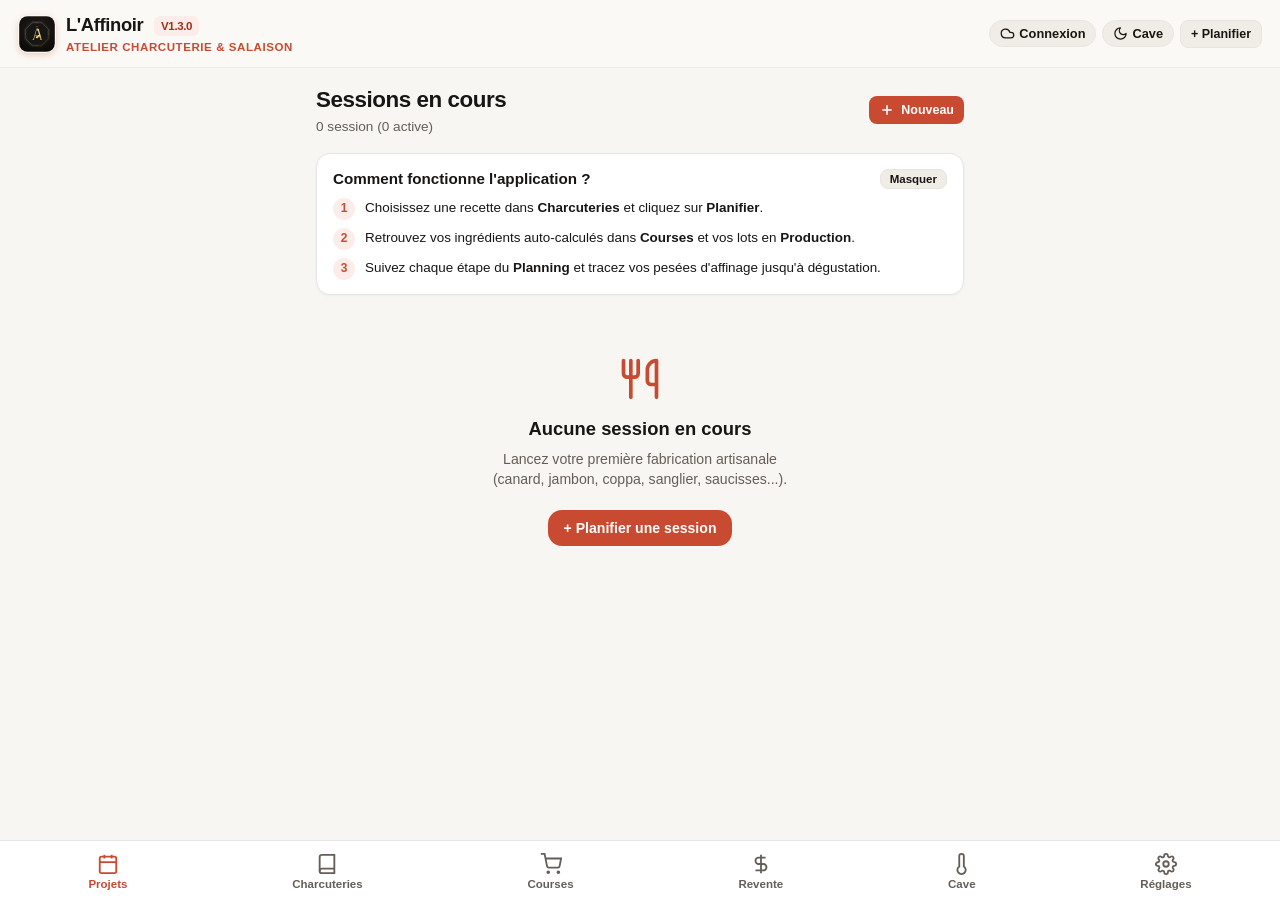
==== commit aec0d601: "feat: add feedback module, replace emojis with icons, update PWA and standalone" ====
--- a/pwa/laffinoir-standalone.html
+++ b/pwa/laffinoir-standalone.html
@@ -1062,6 +1062,16 @@
   margin-bottom: 6px;
 }
 
+.icon-inline {
+  display: inline-block;
+  vertical-align: -0.16em;
+  flex-shrink: 0;
+}
+.modal-title .icon-inline,
+.btn .icon-inline,
+.badge .icon-inline {
+  margin-right: 4px;
+}
 </style>
 </head>
 <body>
@@ -1076,18 +1086,14 @@
       </div>
     </div>
     <div style="display:flex; align-items:center; gap:6px;">
-      <button class="btn-theme-toggle" id="btn-auth-header" onclick="ouvrirModalAuth()" title="Compte Cloud">☁️ Connexion</button>
-      <button class="btn-theme-toggle" id="btn-theme-toggle" onclick="basculerTheme()">🌙 Cave</button>
+      <button class="btn-theme-toggle" id="btn-auth-header" onclick="ouvrirModalAuth()" title="Compte Cloud"><svg class="icon-inline" width="15" height="15" viewBox="0 0 24 24" fill="none" stroke="currentColor" stroke-width="2" stroke-linecap="round" stroke-linejoin="round" aria-hidden="true"><path d="M17.5 19H9a7 7 0 1 1 6.71-9h1.79a4.5 4.5 0 1 1 0 9Z"/></svg> Connexion</button>
+      <button class="btn-theme-toggle" id="btn-theme-toggle" onclick="basculerTheme()"><svg class="icon-inline" width="15" height="15" viewBox="0 0 24 24" fill="none" stroke="currentColor" stroke-width="2" stroke-linecap="round" stroke-linejoin="round" aria-hidden="true"><path d="M12 3a6 6 0 0 0 9 9 9 9 0 1 1-9-9Z"/></svg> Cave</button>
       <button class="btn btn-secondary btn-sm" id="btn-quick-new" onclick="ouvrirModalPlanifier()">+ Planifier</button>
     </div>
   </header>
 
   <!-- Main Content Views -->
   <main>
-    <div id="ios-backup-banner" style="display:none; align-items:center; justify-content:space-between; gap:10px; background:#FFF8E1; color:#5D4037; border:1px solid #FFE082; border-radius:10px; padding:10px 12px; margin-bottom:12px; font-size:0.8rem;">
-      <span id="ios-backup-banner-msg">Pensez à exporter une sauvegarde JSON.</span>
-      <button class="btn btn-primary btn-sm" onclick="exporterDonnees()" style="white-space:nowrap;">Sauvegarder</button>
-    </div>
     <!-- 1. VUE PROJETS (Liste des sessions) -->
     <section id="view-projets" class="view active">
       <div class="view-header">
@@ -1283,8 +1289,8 @@
             La PWA se met à jour automatiquement depuis Git à chaque ouverture. Vous pouvez aussi forcer une vérification ou télécharger la version HTML autonome.
           </p>
           <div style="display:flex; gap:10px; flex-wrap:wrap;">
-            <button type="button" class="btn btn-primary btn-sm" onclick="verifierMisesAJourGit(true)">🔄 Vérifier les mises à jour</button>
-            <button type="button" class="btn btn-secondary btn-sm" onclick="telechargerStandaloneDepuisGit()">📄 Version hors-ligne (HTML)</button>
+            <button type="button" class="btn btn-primary btn-sm" onclick="verifierMisesAJourGit(true)"><svg class="icon-inline" width="14" height="14" viewBox="0 0 24 24" fill="none" stroke="currentColor" stroke-width="2.2" stroke-linecap="round" stroke-linejoin="round" aria-hidden="true"><path d="M21 12a9 9 0 0 0-9-9 9.75 9.75 0 0 0-6.74 2.74L3 8"/><path d="M3 3v5h5"/><path d="M3 12a9 9 0 0 0 9 9 9.75 9.75 0 0 0 6.74-2.74L21 16"/><path d="M16 16h5v5"/></svg> Vérifier les mises à jour</button>
+            <button type="button" class="btn btn-secondary btn-sm" onclick="telechargerStandaloneDepuisGit()"><svg class="icon-inline" width="14" height="14" viewBox="0 0 24 24" fill="none" stroke="currentColor" stroke-width="2" stroke-linecap="round" stroke-linejoin="round" aria-hidden="true"><path d="M14.5 2H6a2 2 0 0 0-2 2v16a2 2 0 0 0 2 2h12a2 2 0 0 0 2-2V7.5L14.5 2z"/><polyline points="14 2 14 8 20 8"/><line x1="16" x2="8" y1="13" y2="13"/><line x1="16" x2="8" y1="17" y2="17"/></svg> Version hors-ligne (HTML)</button>
           </div>
         </div>
 
@@ -1319,7 +1325,7 @@
 
         <!-- MANUEL D'INSTALLATION IOS (CONSERVÉ EXPLICITEMENT) -->
         <div class="card">
-          <div style="font-weight: 700; margin-bottom: 8px;">📲 Installer sur iPhone (iOS Safari)</div>
+          <div style="font-weight: 700; margin-bottom: 8px; display:flex; align-items:center; gap:6px;"><svg class="icon-inline" width="16" height="16" viewBox="0 0 24 24" fill="none" stroke="var(--primary)" stroke-width="2" stroke-linecap="round" stroke-linejoin="round" aria-hidden="true"><rect width="14" height="20" x="5" y="2" rx="2" ry="2"/><path d="M12 18h.01"/></svg> Installer sur iPhone (iOS Safari)</div>
           <p style="font-size: 0.85rem; color: var(--text-muted); line-height: 1.5; margin-bottom: 10px;">
             Pour utiliser cette application comme une vraie app native sur votre iPhone :
           </p>
@@ -1671,7 +1677,7 @@
       <div id="fiche-body"></div>
       <div style="margin-top: 16px; display: flex; justify-content: space-between; align-items: center; border-top: 1px solid var(--border-light); padding-top: 12px; gap: 8px;">
         <div style="display: flex; gap: 8px; flex-wrap: wrap;">
-          <button class="btn btn-secondary btn-sm" id="btn-fiche-partager" style="display:none;" onclick="ouvrirModalPartageRecette()">🤝 Partager</button>
+          <button class="btn btn-secondary btn-sm" id="btn-fiche-partager" style="display:none;" onclick="ouvrirModalPartageRecette()"><svg class="icon-inline" width="14" height="14" viewBox="0 0 24 24" fill="none" stroke="currentColor" stroke-width="2" stroke-linecap="round" stroke-linejoin="round" aria-hidden="true"><circle cx="18" cy="5" r="3"/><circle cx="6" cy="12" r="3"/><circle cx="18" cy="19" r="3"/><line x1="8.59" y1="13.51" x2="15.42" y2="17.49"/><line x1="15.41" y1="6.51" x2="8.59" y2="10.49"/></svg> Partager</button>
           <button class="btn btn-secondary btn-sm" id="btn-fiche-masquer" onclick="basculerMasquageDepuisFiche()">Masquer</button>
           <button class="btn btn-danger btn-sm" id="btn-fiche-supprimer" onclick="supprimerRecetteDepuisFiche()">Supprimer</button>
         </div>
@@ -1768,7 +1774,7 @@
   <div class="modal-overlay" id="modal-pesee">
     <div class="modal-content" style="max-height:90vh; overflow-y:auto;">
       <div class="modal-header">
-        <div class="modal-title">⚖️ Pesées & Courbe — <span id="modal-pesee-lot-nom">Lot</span></div>
+        <div class="modal-title"><svg class="icon-inline" width="18" height="18" viewBox="0 0 24 24" fill="none" stroke="var(--primary)" stroke-width="2" stroke-linecap="round" stroke-linejoin="round" aria-hidden="true"><path d="m16 16 3-8 3 8c-.87.65-1.92 1-3 1s-2.13-.35-3-1Z"/><path d="m2 16 3-8 3 8c-.87.65-1.92 1-3 1s-2.13-.35-3-1Z"/><path d="M7 21h10"/><path d="M12 3v18"/><path d="M3 7h2c2 0 5-1 7-2 2 1 5 2 7 2h2"/></svg> Pesées & Courbe — <span id="modal-pesee-lot-nom">Lot</span></div>
         <button class="btn-icon" onclick="fermerModals()">✕</button>
       </div>
       <p style="font-size:0.82rem; color:var(--text-muted); margin-bottom:10px;">
@@ -2020,7 +2026,7 @@
       </div>
       <div id="modal-photo-meta" style="font-size:0.78rem; color:var(--text-muted); margin-top:8px;"></div>
       <div style="margin-top: 14px; display: flex; justify-content: space-between; gap: 8px;">
-        <button class="btn btn-secondary" style="color:var(--danger, #c62828);" id="modal-photo-delete-btn">🗑️ Supprimer</button>
+        <button class="btn btn-secondary" style="color:var(--danger, #c62828);" id="modal-photo-delete-btn"><svg class="icon-inline" width="15" height="15" viewBox="0 0 24 24" fill="none" stroke="currentColor" stroke-width="2" stroke-linecap="round" stroke-linejoin="round" aria-hidden="true"><path d="M3 6h18"/><path d="M19 6v14c0 1-1 2-2 2H7c-1 0-2-1-2-2V6"/><path d="M8 6V4c0-1 1-2 2-2h4c1 0 2 1 2 2v2"/></svg> Supprimer</button>
         <button class="btn btn-primary" onclick="fermerModals()">Fermer</button>
       </div>
     </div>
@@ -2030,18 +2036,18 @@
   <div class="modal-overlay" id="modal-evaluation">
     <div class="modal-content">
       <div class="modal-header">
-        <div class="modal-title">🍷 Évaluation — <span id="eval-proj-nom">Session</span></div>
+        <div class="modal-title"><svg class="icon-inline" width="18" height="18" viewBox="0 0 24 24" fill="none" stroke="var(--primary)" stroke-width="2" stroke-linecap="round" stroke-linejoin="round" aria-hidden="true"><path d="M8 22h8"/><path d="M7 10h10"/><path d="M12 15v7"/><path d="M12 15a5 5 0 0 0 5-5c0-2-.5-4-2-8H9c-1.5 4-2 6-2 8a5 5 0 0 0 5 5Z"/></svg> Évaluation — <span id="eval-proj-nom">Session</span></div>
         <button class="btn-icon" onclick="fermerModals()">✕</button>
       </div>
       <input type="hidden" id="eval-proj-id">
       <div class="form-group">
         <label class="form-label">Note globale</label>
         <select id="eval-note" class="form-control">
-          <option value="5">⭐⭐⭐⭐⭐ (5/5) Exceptionnel</option>
-          <option value="4">⭐⭐⭐⭐☆ (4/5) Très réussi</option>
-          <option value="3">⭐⭐⭐☆☆ (3/5) Correct</option>
-          <option value="2">⭐⭐☆☆☆ (2/5) À améliorer</option>
-          <option value="1">⭐☆☆☆☆ (1/5) Raté</option>
+          <option value="5">5/5 — Exceptionnel</option>
+          <option value="4">4/5 — Très réussi</option>
+          <option value="3">3/5 — Correct</option>
+          <option value="2">2/5 — À améliorer</option>
+          <option value="1">1/5 — Raté</option>
         </select>
       </div>
       <div class="form-row">
@@ -2088,7 +2094,7 @@
     <div class="modal-content" style="max-width: 460px;">
       <div class="modal-header">
         <div>
-          <div class="modal-title">🚀 Mise à jour disponible</div>
+          <div class="modal-title"><svg class="icon-inline" width="18" height="18" viewBox="0 0 24 24" fill="none" stroke="var(--primary)" stroke-width="2" stroke-linecap="round" stroke-linejoin="round" aria-hidden="true"><path d="M21 15v4a2 2 0 0 1-2 2H5a2 2 0 0 1-2-2v-4"/><polyline points="7 10 12 15 17 10"/><line x1="12" x2="12" y1="15" y2="3"/></svg> Mise à jour disponible</div>
           <div id="update-git-badge" style="font-size:0.78rem; color:var(--text-muted); margin-top:2px;">Nouvelle version disponible</div>
         </div>
         <button class="btn-icon" onclick="ignorerMiseAJourGit()">✕</button>
@@ -2098,7 +2104,7 @@
         <div id="update-git-notes" style="white-space:pre-line; background:var(--surface-subtle); border:1px solid var(--border); border-radius:var(--radius-sm); padding:12px; font-size:0.84rem; max-height:180px; overflow-y:auto; line-height:1.45;"></div>
       </div>
       <div style="display:flex; flex-direction:column; gap:8px;">
-        <button type="button" class="btn btn-primary" id="btn-update-pwa-refresh" onclick="actualiserPwaDepuisGit()">🔄 Actualiser la PWA maintenant</button>
+        <button type="button" class="btn btn-primary" id="btn-update-pwa-refresh" onclick="actualiserPwaDepuisGit()"><svg class="icon-inline" width="15" height="15" viewBox="0 0 24 24" fill="none" stroke="currentColor" stroke-width="2.2" stroke-linecap="round" stroke-linejoin="round" aria-hidden="true"><path d="M21 12a9 9 0 0 0-9-9 9.75 9.75 0 0 0-6.74 2.74L3 8"/><path d="M3 3v5h5"/><path d="M3 12a9 9 0 0 0 9 9 9.75 9.75 0 0 0 6.74-2.74L21 16"/><path d="M16 16h5v5"/></svg> Actualiser la PWA maintenant</button>
         <button type="button" class="btn btn-secondary" onclick="ignorerMiseAJourGit()">Plus tard</button>
       </div>
     </div>
@@ -2108,7 +2114,7 @@
   <div class="modal-overlay" id="modal-horaire-etape">
     <div class="modal-content" style="max-width: 420px;">
       <div class="modal-header">
-        <div class="modal-title">🕒 Horaire — <span id="modal-horaire-titre">Étape</span></div>
+        <div class="modal-title"><svg class="icon-inline" width="18" height="18" viewBox="0 0 24 24" fill="none" stroke="var(--primary)" stroke-width="2" stroke-linecap="round" stroke-linejoin="round" aria-hidden="true"><circle cx="12" cy="12" r="10"/><polyline points="12 6 12 12 16 14"/></svg> Horaire — <span id="modal-horaire-titre">Étape</span></div>
         <button class="btn-icon" onclick="fermerModals()">✕</button>
       </div>
       <input type="hidden" id="modal-horaire-idx">
@@ -2181,7 +2187,7 @@
     <div class="modal-content" style="max-width: 460px;">
       <div class="modal-header">
         <div>
-          <div class="modal-title">✨ Améliorer la recette de base</div>
+          <div class="modal-title"><svg class="icon-inline" width="18" height="18" viewBox="0 0 24 24" fill="none" stroke="var(--primary)" stroke-width="2" stroke-linecap="round" stroke-linejoin="round" aria-hidden="true"><path d="m12 3-1.912 5.813a2 2 0 0 1-1.275 1.275L3 12l5.813 1.912a2 2 0 0 1 1.275 1.275L12 21l1.912-5.813a2 2 0 0 1 1.275-1.275L21 12l-5.813-1.912a2 2 0 0 1-1.275-1.275L12 3Z"/></svg> Améliorer la recette de base</div>
           <div id="modal-ameliorer-recette-nom" style="font-size:0.78rem; color:var(--text-muted);"></div>
         </div>
         <button class="btn-icon" onclick="fermerModals()">✕</button>
@@ -2360,7 +2366,7 @@
   <div class="modal-overlay" id="modal-auth">
     <div class="modal-content" style="max-width: 420px;">
       <div class="modal-header">
-        <div class="modal-title">☁️ Compte Cloud L'Affinoir</div>
+        <div class="modal-title"><svg class="icon-inline" width="18" height="18" viewBox="0 0 24 24" fill="none" stroke="var(--primary)" stroke-width="2" stroke-linecap="round" stroke-linejoin="round" aria-hidden="true"><path d="M17.5 19H9a7 7 0 1 1 6.71-9h1.79a4.5 4.5 0 1 1 0 9Z"/></svg> Compte Cloud L'Affinoir</div>
         <button class="btn-icon" onclick="fermerModals()">✕</button>
       </div>
       <p style="font-size:0.82rem; color:var(--text-muted); margin-bottom:12px;">
@@ -2388,7 +2394,7 @@
     <div class="modal-content" style="max-width: 420px;">
       <div class="modal-header">
         <div>
-          <div class="modal-title">🤝 Partager la recette</div>
+          <div class="modal-title"><svg class="icon-inline" width="18" height="18" viewBox="0 0 24 24" fill="none" stroke="var(--primary)" stroke-width="2" stroke-linecap="round" stroke-linejoin="round" aria-hidden="true"><circle cx="18" cy="5" r="3"/><circle cx="6" cy="12" r="3"/><circle cx="18" cy="19" r="3"/><line x1="8.59" y1="13.51" x2="15.42" y2="17.49"/><line x1="15.41" y1="6.51" x2="8.59" y2="10.49"/></svg> Partager la recette</div>
           <div id="partage-recette-nom" style="font-size:0.78rem; color:var(--text-muted);"></div>
         </div>
         <button class="btn-icon" onclick="fermerModals()">✕</button>
@@ -6832,6 +6838,53 @@
     .replace(/\n/g, '\\n');
   return escapeHtml(js);
 }
+
+const SVG_ICONS = {
+  'alert-triangle': '<path d="m21.73 18-8-14a2 2 0 0 0-3.48 0l-8 14A2 2 0 0 0 4 21h16a2 2 0 0 0 1.73-3Z"/><path d="M12 9v4"/><path d="M12 17h.01"/>',
+  'award': '<circle cx="12" cy="8" r="6"/><path d="M15.477 12.89 17 22l-5-3-5 3 1.523-9.11"/>',
+  'calendar': '<rect width="18" height="18" x="3" y="4" rx="2" ry="2"/><line x1="16" x2="16" y1="2" y2="6"/><line x1="8" x2="8" y1="2" y2="6"/><line x1="3" x2="21" y1="10" y2="10"/>',
+  'camera': '<path d="M14.5 4h-5L7 7H4a2 2 0 0 0-2 2v9a2 2 0 0 0 2 2h16a2 2 0 0 0 2-2V9a2 2 0 0 0-2-2h-3l-2.5-3z"/><circle cx="12" cy="13" r="3"/>',
+  'check-circle': '<path d="M22 11.08V12a10 10 0 1 1-5.93-9.14"/><polyline points="22 4 12 14.01 9 11.01"/>',
+  'circle-danger': '<circle cx="12" cy="12" r="7" fill="#DC2626" stroke="#DC2626"/>',
+  'circle-success': '<circle cx="12" cy="12" r="7" fill="#236B48" stroke="#236B48"/>',
+  'clock': '<circle cx="12" cy="12" r="10"/><polyline points="12 6 12 12 16 14"/>',
+  'cloud': '<path d="M17.5 19H9a7 7 0 1 1 6.71-9h1.79a4.5 4.5 0 1 1 0 9Z"/>',
+  'droplet': '<path d="M12 22a7 7 0 0 0 7-7c0-2-1-3.9-3-5.5s-3.5-4-4-6.5c-.5 2.5-2 4.9-4 6.5C6 11.1 5 13 5 15a7 7 0 0 0 7 7z"/>',
+  'eye': '<path d="M2 12s3-7 10-7 10 7 10 7-3 7-10 7-10-7-10-7Z"/><circle cx="12" cy="12" r="3"/>',
+  'eye-off': '<path d="M9.88 9.88a3 3 0 1 0 4.24 4.24"/><path d="M10.73 5.08A10.43 10.43 0 0 1 12 5c7 0 10 7 10 7a13.16 13.16 0 0 1-1.67 2.68"/><path d="M6.61 6.61A13.526 13.526 0 0 0 2 12s3 7 10 7a9.74 9.74 0 0 0 5.39-1.61"/><line x1="2" x2="22" y1="2" y2="22"/>',
+  'file-text': '<path d="M14.5 2H6a2 2 0 0 0-2 2v16a2 2 0 0 0 2 2h12a2 2 0 0 0 2-2V7.5L14.5 2z"/><polyline points="14 2 14 8 20 8"/><line x1="16" x2="8" y1="13" y2="13"/><line x1="16" x2="8" y1="17" y2="17"/>',
+  'flame': '<path d="M8.5 14.5A2.5 2.5 0 0 0 11 12c0-1.38-.5-2-1-3-1.072-2.143-.224-4.054 2-6 .5 2.5 2 4.9 4 6.5 2 1.6 3 3.5 3 5.5a7 7 0 1 1-14 0c0-1.153.433-2.294 1-3a2.5 2.5 0 0 0 2.5 2.5z"/>',
+  'info': '<circle cx="12" cy="12" r="10"/><path d="M12 16v-4"/><path d="M12 8h.01"/>',
+  'leaf': '<path d="M11 20A7 7 0 0 1 9.8 6.1C15.5 5 17 4.48 19 2c1 2 2 4.18 2 8 0 5.5-4.78 10-10 10Z"/><path d="M2 21c0-3 1.85-5.36 5.08-6C9.5 14.52 12 13 13 12"/>',
+  'lightbulb': '<path d="M15 14c.2-1 .7-1.7 1.5-2.5 1-.9 1.5-2.2 1.5-3.5A6 6 0 0 0 6 8c0 1 .2 2.2 1.5 3.5.7.7 1.3 1.5 1.5 2.5"/><path d="M9 18h6"/><path d="M10 22h4"/>',
+  'lock': '<rect width="18" height="11" x="3" y="11" rx="2" ry="2"/><path d="M7 11V7a5 5 0 0 1 10 0v4"/>',
+  'moon': '<path d="M12 3a6 6 0 0 0 9 9 9 9 0 1 1-9-9Z"/>',
+  'package': '<path d="m7.5 4.27 9 5.15"/><path d="M21 8a2 2 0 0 0-1-1.73l-7-4a2 2 0 0 0-2 0l-7 4A2 2 0 0 0 3 8v8a2 2 0 0 0 1 1.73l7 4a2 2 0 0 0 2 0l7-4A2 2 0 0 0 21 16Z"/><path d="m3.3 7 8.7 5 8.7-5"/><path d="M12 22V12"/>',
+  'play': '<polygon points="6 3 20 12 6 21 6 3"/>',
+  'salt': '<path d="M12 2v4"/><path d="M6.5 8h11l1.5 12H5L6.5 8z"/><path d="M9.5 13h.01"/><path d="M14.5 13h.01"/><path d="M12 16h.01"/>',
+  'scale': '<path d="m16 16 3-8 3 8c-.87.65-1.92 1-3 1s-2.13-.35-3-1Z"/><path d="m2 16 3-8 3 8c-.87.65-1.92 1-3 1s-2.13-.35-3-1Z"/><path d="M7 21h10"/><path d="M12 3v18"/><path d="M3 7h2c2 0 5-1 7-2 2 1 5 2 7 2h2"/>',
+  'share': '<circle cx="18" cy="5" r="3"/><circle cx="6" cy="12" r="3"/><circle cx="18" cy="19" r="3"/><line x1="8.59" x2="15.42" y1="13.51" y2="17.49"/><line x1="15.41" x2="8.59" y1="6.51" y2="10.49"/>',
+  'shopping-cart': '<circle cx="8" cy="21" r="1"/><circle cx="19" cy="21" r="1"/><path d="M2.05 2.05h2l2.66 12.42a2 2 0 0 0 2 1.58h9.78a2 2 0 0 0 1.95-1.57l1.65-7.43H5.12"/>',
+  'smartphone': '<rect width="14" height="20" x="5" y="2" rx="2" ry="2"/><path d="M12 18h.01"/>',
+  'sparkles': '<path d="m12 3-1.912 5.813a2 2 0 0 1-1.275 1.275L3 12l5.813 1.912a2 2 0 0 1 1.275 1.275L12 21l1.912-5.813a2 2 0 0 1 1.275-1.275L21 12l-5.813-1.912a2 2 0 0 1-1.275-1.275L12 3Z"/>',
+  'star': '<polygon points="12 2 15.09 8.26 22 9.27 17 14.14 18.18 21.02 12 17.77 5.82 21.02 7 14.14 2 9.27 8.91 8.26 12 2"/>',
+  'star-filled': '<polygon points="12 2 15.09 8.26 22 9.27 17 14.14 18.18 21.02 12 17.77 5.82 21.02 7 14.14 2 9.27 8.91 8.26 12 2" fill="#D97706" stroke="#D97706"/>',
+  'sun': '<circle cx="12" cy="12" r="4"/><path d="M12 2v2"/><path d="M12 20v2"/><path d="m4.93 4.93 1.41 1.41"/><path d="m17.66 17.66 1.41 1.41"/><path d="M2 12h2"/><path d="M20 12h2"/><path d="m6.34 17.66-1.41 1.41"/><path d="m19.07 4.93-1.41 1.41"/>',
+  'target': '<circle cx="12" cy="12" r="10"/><circle cx="12" cy="12" r="6"/><circle cx="12" cy="12" r="2"/>',
+  'thermometer': '<path d="M14 4v10.54a4 4 0 1 1-4 0V4a2 2 0 0 1 4 0Z"/>',
+  'thumbs-up': '<path d="M7 10v12"/><path d="M15 5.88 14 10h5.83a2 2 0 0 1 1.92 2.56l-2.33 8A2 2 0 0 1 17.5 22H4a2 2 0 0 1-2-2v-8a2 2 0 0 1 2-2h2.76a2 2 0 0 0 1.79-1.11L12 2h0a3.13 3.13 0 0 1 3 3.88Z"/>',
+  'trash': '<path d="M3 6h18"/><path d="M19 6v14c0 1-1 2-2 2H7c-1 0-2-1-2-2V6"/><path d="M8 6V4c0-1 1-2 2-2h4c1 0 2 1 2 2v2"/>',
+  'user': '<path d="M19 21v-2a4 4 0 0 0-4-4H9a4 4 0 0 0-4 4v2"/><circle cx="12" cy="7" r="4"/>',
+  'utensils': '<path d="M3 2v7c0 1.1.9 2 2 2h4a2 2 0 0 0 2-2V2"/><path d="M7 2v20"/><path d="M21 15V2v0a5 5 0 0 0-5 5v6c0 1.1.9 2 2 2h3Zm0 0v7"/>',
+  'wine': '<path d="M8 22h8"/><path d="M7 10h10"/><path d="M12 15v7"/><path d="M12 15a5 5 0 0 0 5-5c0-2-.5-4-2-8H9c-1.5 4-2 6-2 8a5 5 0 0 0 5 5Z"/>'
+};
+
+function svgIcon(name, size = 15, extraClass = '') {
+  const inner = SVG_ICONS[name];
+  if (!inner) return '';
+  const cls = extraClass ? `icon-inline ${extraClass}` : 'icon-inline';
+  return `<svg class="${cls}" width="${size}" height="${size}" viewBox="0 0 24 24" fill="none" stroke="currentColor" stroke-width="2" stroke-linecap="round" stroke-linejoin="round" aria-hidden="true">${inner}</svg>`;
+}
 function migrerLotsPesees(projets) {
   if (!Array.isArray(projets)) return;
   projets.forEach(p => {
@@ -7054,29 +7107,11 @@
   }
   uiState.storagePersisted = persisted;
 
-  const hasData = (appState.projets && appState.projets.length > 0) ||
-    (appState.caveReleves && appState.caveReleves.length > 0);
   const now = Date.now();
   const lastBackup = appState.lastBackupAt ? new Date(appState.lastBackupAt).getTime() : 0;
   const daysSinceBackup = lastBackup ? Math.floor((now - lastBackup) / (1000 * 60 * 60 * 24)) : null;
-  const needsBackupAlert = hasData && (!lastBackup || daysSinceBackup >= 21);
-
-  const banner = document.getElementById('ios-backup-banner');
-  if (banner) {
-    if (needsBackupAlert) {
-      banner.style.display = 'flex';
-      const msgEl = document.getElementById('ios-backup-banner-msg');
-      if (msgEl) {
-        msgEl.textContent = lastBackup
-          ? `Dernière sauvegarde JSON il y a ${daysSinceBackup} jours. Pensez à exporter vos données.`
-          : 'Pensez à exporter une sauvegarde JSON pour protéger vos sessions et photos sur iOS.';
-      }
-    } else {
-      banner.style.display = 'none';
-    }
-  }
-
-  return { supported, persisted, daysSinceBackup, needsBackupAlert };
+
+  return { supported, persisted, daysSinceBackup };
 }
 async function exporterDonnees() {
   const photos = await exporterToutesPhotosIDB();
@@ -7100,9 +7135,6 @@
   a.click();
   a.remove();
   setTimeout(() => URL.revokeObjectURL(url), 1000);
-
-  const banner = document.getElementById('ios-backup-banner');
-  if (banner) banner.style.display = 'none';
 }
 
 function millisToIsoDate(ms, fullIso = false) {
@@ -7581,7 +7613,7 @@
       const perte = ((pInit - pes.poidsGrammes) / pInit) * 100;
       if (jours <= 7 && perte > 15) {
         risqueCroutage = true;
-        alerteCroutageMsg = `⚠️ Risque de croûtage : -${perte.toFixed(1)}% en ${Math.max(1, Math.round(jours))} j (>15% en 1re semaine). Augmentez l'HR% (75-80%) ou passez sous vide 3-5 jours pour rééquilibrer.`;
+        alerteCroutageMsg = `Risque de croûtage : -${perte.toFixed(1)}% en ${Math.max(1, Math.round(jours))} j (>15% en 1re semaine). Augmentez l'HR% (75-80%) ou passez sous vide 3-5 jours pour rééquilibrer.`;
         break;
       }
     }
@@ -7700,8 +7732,8 @@
       ${dots}
     </svg>
     <div style="display:flex; justify-content:space-between; font-size:0.72rem; color:var(--text-muted); margin-top:4px; padding:0 4px;">
-      <span>🔴 Réel : -${analyse.perteActuellePct}% (${analyse.dernierPoids}g)</span>
-      <span>🟢 Idéal / Cible (-${perteCiblePct}%)</span>
+      <span>${svgIcon('circle-danger', 11)} Réel : -${analyse.perteActuellePct}% (${analyse.dernierPoids}g)</span>
+      <span>${svgIcon('circle-success', 11)} Idéal / Cible (-${perteCiblePct}%)</span>
     </div>
   `;
 }
@@ -7738,10 +7770,10 @@
   if (alerteBox) {
     let html = '';
     if (analyse.risqueCroutage) {
-      html += `<div style="background:#FFEBEE; color:#C62828; padding:8px 10px; border-radius:6px; font-size:0.78rem; margin-bottom:8px; font-weight:600;">${escapeHtml(analyse.alerteCroutageMsg)}</div>`;
+      html += `<div style="background:#FFEBEE; color:#C62828; padding:8px 10px; border-radius:6px; font-size:0.78rem; margin-bottom:8px; font-weight:600;">${svgIcon('alert-triangle', 14)} ${escapeHtml(analyse.alerteCroutageMsg)}</div>`;
     }
     if (analyse.dateEstimeeFin) {
-      html += `<div style="background:#E8F5E9; color:#2E7D32; padding:8px 10px; border-radius:6px; font-size:0.78rem; margin-bottom:8px;">📅 Fin d'affinage estimée (-${perteCible}%) : <strong>${new Date(analyse.dateEstimeeFin).toLocaleDateString('fr-FR')}</strong> (rythme ~${analyse.vitessePctParJour}%/jour)</div>`;
+      html += `<div style="background:#E8F5E9; color:#2E7D32; padding:8px 10px; border-radius:6px; font-size:0.78rem; margin-bottom:8px;">${svgIcon('calendar', 14)} Fin d'affinage estimée (-${perteCible}%) : <strong>${new Date(analyse.dateEstimeeFin).toLocaleDateString('fr-FR')}</strong> (rythme ~${analyse.vitessePctParJour}%/jour)</div>`;
     }
     alerteBox.innerHTML = html;
   }
@@ -7776,9 +7808,9 @@
     const resteG = Math.max(0, Math.round(pAct - (pInit * (1 - cible / 100))));
     res.style.display = 'block';
     document.getElementById('modal-pesee-perte').innerText = `-${perte}% de perte de poids`;
-    document.getElementById('modal-pesee-details').innerText = (resteG > 0)
+    document.getElementById('modal-pesee-details').innerHTML = (resteG > 0)
       ? `Reste ~${resteG}g d'eau à perdre pour atteindre -${cible}%`
-      : '🎯 Perte cible atteinte ou dépassée !';
+      : `${svgIcon('target', 14)} Perte cible atteinte ou dépassée !`;
   } else {
     res.style.display = 'none';
   }
@@ -8040,7 +8072,7 @@
   return `
     <div style="margin-bottom:12px;">
       <div style="display:flex; justify-content:space-between; align-items:center; margin-bottom:4px;">
-        <span style="font-size:0.82rem; font-weight:700;">${isTemp ? '🌡️ Température moyenne mensuelle (°C)' : '💧 Hygrométrie moyenne mensuelle (%)'}</span>
+        <span style="font-size:0.82rem; font-weight:700;">${isTemp ? `${svgIcon('thermometer', 14)} Température moyenne mensuelle (°C)` : `${svgIcon('droplet', 14)} Hygrométrie moyenne mensuelle (%)`}</span>
         <div style="display:flex; gap:8px;">${legendItems.join('')}</div>
       </div>
       <svg viewBox="0 0 ${w} ${h}" style="width:100%; height:auto; display:block; background:var(--surface-subtle); border-radius:8px;">
@@ -8094,7 +8126,7 @@
     const tempOk = dernier.temperature >= 10 && dernier.temperature <= 14;
     const hygroOk = dernier.hygrometrie >= 70 && dernier.hygrometrie <= 80;
     const badgeColor = (tempOk && hygroOk) ? '#2E7D32' : (dernier.temperature > 17 || dernier.hygrometrie < 60 || dernier.hygrometrie > 88 ? '#C62828' : '#EF6C00');
-    const badgeTxt = (tempOk && hygroOk) ? '✅ Conditions idéales' : (!tempOk && !hygroOk ? '⚠️ T° et HR hors zone cible' : (!tempOk ? '⚠️ Température hors cible (10-14°C)' : '⚠️ Hygrométrie hors cible (70-80%)'));
+    const badgeTxt = (tempOk && hygroOk) ? `${svgIcon('check-circle', 13)} Conditions idéales` : (!tempOk && !hygroOk ? `${svgIcon('alert-triangle', 13)} T° et HR hors zone cible` : (!tempOk ? `${svgIcon('alert-triangle', 13)} Température hors cible (10-14°C)` : `${svgIcon('alert-triangle', 13)} Hygrométrie hors cible (70-80%)`));
 
     statusHtml = `
       <div class="card" style="border-left:4px solid ${badgeColor}; margin-bottom:12px;">
@@ -8102,7 +8134,7 @@
           <div>
             <div style="font-size:0.75rem; color:var(--text-muted);">Dernier relevé (${new Date(dernier.date).toLocaleDateString('fr-FR')})</div>
             <div style="font-size:1.25rem; font-weight:800; margin-top:2px;">
-              🌡️ ${dernier.temperature}°C &nbsp;·&nbsp; 💧 ${dernier.hygrometrie}%
+              ${svgIcon('thermometer', 18)} ${dernier.temperature}°C &nbsp;·&nbsp; ${svgIcon('droplet', 18)} ${dernier.hygrometrie}%
             </div>
           </div>
           <span style="font-size:0.75rem; font-weight:700; color:${badgeColor}; background:var(--surface-subtle); padding:4px 8px; border-radius:6px;">${badgeTxt}</span>
@@ -8117,11 +8149,11 @@
     let syntheseHtml = '';
     if (meilleurs.optimaux.length > 0) {
       syntheseHtml = `<div style="background:#E8F5E9; color:#2E7D32; padding:8px 10px; border-radius:6px; font-size:0.78rem; margin-bottom:10px;">
-        🏆 <strong>Périodes optimales observées :</strong> ${escapeHtml(meilleurs.optimaux.join(', '))}
+        ${svgIcon('award', 14)} <strong>Périodes optimales observées :</strong> ${escapeHtml(meilleurs.optimaux.join(', '))}
       </div>`;
     } else if (meilleurs.corrects.length > 0) {
       syntheseHtml = `<div style="background:#FFF8E1; color:#EF6C00; padding:8px 10px; border-radius:6px; font-size:0.78rem; margin-bottom:10px;">
-        👍 <strong>Périodes favorables :</strong> ${escapeHtml(meilleurs.corrects.join(', '))}
+        ${svgIcon('thumbs-up', 14)} <strong>Périodes favorables :</strong> ${escapeHtml(meilleurs.corrects.join(', '))}
       </div>`;
     }
 
@@ -8143,7 +8175,7 @@
   } else {
     graphHtml = `
       <div class="card" style="text-align:center; padding:24px; color:var(--text-muted);">
-        <div style="font-size:1.8rem; margin-bottom:8px;">🌡️</div>
+        <div style="margin-bottom:8px; color:var(--primary);">${svgIcon('thermometer', 32)}</div>
         <div style="font-weight:600; margin-bottom:4px;">Aucun relevé de cave pour le moment</div>
         <div style="font-size:0.82rem;">Ajoutez votre premier relevé ci-dessus pour suivre l'évolution saisonnière de votre cave année par année.</div>
       </div>
@@ -8159,7 +8191,7 @@
           <div style="display:flex; justify-content:space-between; align-items:center; padding:8px 0; border-bottom:1px solid var(--border-color);">
             <div>
               <div style="font-weight:700; font-size:0.88rem;">
-                ${new Date(r.date).toLocaleDateString('fr-FR')} — 🌡️ ${r.temperature}°C · 💧 ${r.hygrometrie}%
+                ${new Date(r.date).toLocaleDateString('fr-FR')} — ${svgIcon('thermometer', 14)} ${r.temperature}°C · ${svgIcon('droplet', 14)} ${r.hygrometrie}%
               </div>
               ${r.note ? `<div style="font-size:0.78rem; color:var(--text-muted);">${escapeHtml(r.note)}</div>` : ''}
             </div>
@@ -8250,7 +8282,7 @@
       <div class="card" style="border:1px dashed var(--primary); background:var(--surface-subtle);">
         <div style="display:flex; justify-content:space-between; align-items:center; gap:10px;">
           <div>
-            <div style="font-weight:700; font-size:0.92rem;">🍷 Fiche d'évaluation & Dégustation</div>
+            <div style="font-weight:700; font-size:0.92rem;">${svgIcon('wine', 16)} Fiche d'évaluation & Dégustation</div>
             <div style="font-size:0.78rem; color:var(--text-muted);">Notez texture, salinité et arômes pour ajuster votre prochaine session.</div>
           </div>
           <button class="btn btn-primary btn-sm" onclick="ouvrirModalEvaluationProjet('${escapeJsStr(p.id)}')">Évaluer</button>
@@ -8259,11 +8291,12 @@
     `;
   }
 
-  const etoiles = '⭐'.repeat(ev.noteGlobale) + '☆'.repeat(Math.max(0, 5 - ev.noteGlobale));
+  const noteClamp = Math.max(0, Math.min(5, Number(ev.noteGlobale) || 0));
+  const etoiles = svgIcon('star-filled', 14).repeat(noteClamp) + svgIcon('star', 14).repeat(5 - noteClamp);
   return `
     <div class="card" style="border-left:4px solid var(--primary);">
       <div style="display:flex; justify-content:space-between; align-items:center; margin-bottom:6px;">
-        <div style="font-weight:700; font-size:0.95rem;">🍷 Évaluation & Dégustation</div>
+        <div style="font-weight:700; font-size:0.95rem;">${svgIcon('wine', 16)} Évaluation & Dégustation</div>
         <button class="btn btn-secondary btn-sm" onclick="ouvrirModalEvaluationProjet('${escapeJsStr(p.id)}')">Modifier</button>
       </div>
       <div style="font-size:0.95rem; margin-bottom:6px;">${etoiles} <span style="font-size:0.78rem; color:var(--text-muted);">(${new Date(ev.date).toLocaleDateString('fr-FR')})</span></div>
@@ -8285,14 +8318,15 @@
     box.innerHTML = '';
     return;
   }
-  const etoiles = '⭐'.repeat(ev.noteGlobale);
+  const noteClamp = Math.max(0, Math.min(5, Number(ev.noteGlobale) || 0));
+  const etoiles = svgIcon('star-filled', 13).repeat(noteClamp);
   box.style.display = 'block';
   box.innerHTML = `
-    <div style="font-weight:700; font-size:0.82rem; margin-bottom:3px;">💡 Retour de votre dernière session (${new Date(ev.date).toLocaleDateString('fr-FR')}) ${etoiles}</div>
+    <div style="font-weight:700; font-size:0.82rem; margin-bottom:3px;">${svgIcon('lightbulb', 14)} Retour de votre dernière session (${new Date(ev.date).toLocaleDateString('fr-FR')}) ${etoiles}</div>
     <div style="font-size:0.78rem; color:var(--text);">
       Texture : <strong>${escapeHtml(ev.texture)}</strong> · Salinité : <strong>${escapeHtml(ev.salinite)}</strong> · Arômes : <strong>${escapeHtml(ev.aromes)}</strong>
     </div>
-    ${ev.commentaire ? `<div style="font-size:0.78rem; color:var(--primary); margin-top:3px; font-weight:600;">📝 "${escapeHtml(ev.commentaire)}"</div>` : ''}
+    ${ev.commentaire ? `<div style="font-size:0.78rem; color:var(--primary); margin-top:3px; font-weight:600;">${svgIcon('file-text', 13)} "${escapeHtml(ev.commentaire)}"</div>` : ''}
   `;
 }
 
@@ -8342,7 +8376,7 @@
   if (appState.projets.length === 0) {
     container.innerHTML = `
       <div style="text-align: center; padding: 48px 16px; color: var(--text-muted);">
-        <div style="font-size: 3rem; margin-bottom: 12px;">🥩</div>
+        <div style="margin-bottom: 12px; color: var(--primary);">${svgIcon('utensils', 44)}</div>
         <div style="font-weight: 700; font-size: 1.15rem; color: var(--text); margin-bottom: 6px;">Aucune session en cours</div>
         <p style="font-size: 0.88rem; max-width: 320px; margin: 0 auto 20px;">Lancez votre première fabrication artisanale (canard, jambon, coppa, sanglier, saucisses...).</p>
         <button class="btn btn-primary" onclick="ouvrirModalPlanifier()">+ Planifier une session</button>
@@ -8377,7 +8411,7 @@
             <div style="display:flex; align-items:center; flex-wrap:wrap; gap:6px; margin-bottom:4px;">
               <span class="badge badge-mini">${escapeHtml(p.nomRecettePrincipale || 'Artisanal')}</span>
               <span class="badge ${estTermine ? 'badge-muted' : 'badge-green'}">${estTermine ? 'Terminé' : 'En cours'}</span>
-              ${heureFormatted ? `<span class="badge badge-muted">🕒 ${dateFormatted} · ${heureFormatted}</span>` : ''}
+              ${heureFormatted ? `<span class="badge badge-muted">${svgIcon('clock', 12)} ${dateFormatted} · ${heureFormatted}</span>` : ''}
             </div>
             <div style="font-weight: 800; font-size: 1.05rem;">${escapeHtml(p.nom)}</div>
             <div style="font-size: 0.8rem; color: var(--text-muted); margin-top:2px;">
@@ -8398,7 +8432,7 @@
 
         ${prochaineEtape && !estTermine ? `
           <div class="proj-next-step">
-            <span>▶ À suivre : ${escapeHtml(prochaineEtape.titre)}</span>
+            <span>${svgIcon('play', 12)} À suivre : ${escapeHtml(prochaineEtape.titre)}</span>
           </div>
         ` : ''}
       </div>
@@ -8472,11 +8506,11 @@
       <div class="active-step-card">
         <div class="active-step-badge">ÉTAPE EN COURS (${activeIdx + 1}/${etapes.length})</div>
         <div style="font-weight:800; font-size:1rem; margin-bottom:2px;">${cur.ordre ? cur.ordre + '. ' : ''}${escapeHtml(cur.titre)}</div>
-        <div style="font-size:0.78rem; color:var(--primary-dark); font-weight:600; margin-bottom:8px;">📅 ${dtStr}</div>
+        <div style="font-size:0.78rem; color:var(--primary-dark); font-weight:600; margin-bottom:8px;">${svgIcon('calendar', 14)} ${dtStr}</div>
         <div style="display:flex; flex-wrap:wrap; gap:8px;">
           <button type="button" class="btn btn-primary btn-sm" onclick="basculerEtapeProjetActuel(${activeIdx})">✓ Marquer comme fait</button>
           <button type="button" class="btn btn-secondary btn-sm" onclick="demarrerEtapeMaintenantPWA(${activeIdx})">Démarrer maintenant</button>
-          ${hasLots && estEtapeSechageOuPesee(cur) ? `<button type="button" class="btn btn-secondary btn-sm" onclick="basculerSousOngletProjet('production')">⚖️ Peser mes lots</button>` : ''}
+          ${hasLots && estEtapeSechageOuPesee(cur) ? `<button type="button" class="btn btn-secondary btn-sm" onclick="basculerSousOngletProjet('production')">${svgIcon('scale', 14)} Peser mes lots</button>` : ''}
         </div>
       </div>
     `;
@@ -8498,16 +8532,16 @@
             <div style="font-weight:700; font-size:0.95rem; ${isDone ? 'text-decoration:line-through; color:var(--text-muted);' : ''}">
               ${et.ordre ? et.ordre + '. ' : ''}${escapeHtml(et.titre)}
             </div>
-            ${dateStr ? `<div style="font-size:0.75rem; color:var(--primary); font-weight:600; margin:2px 0;">📅 ${dateStr} ${dureeH ? '(' + dureeH + ')' : ''}</div>` : ''}
+            ${dateStr ? `<div style="font-size:0.75rem; color:var(--primary); font-weight:600; margin:2px 0;">${svgIcon('calendar', 13)} ${dateStr} ${dureeH ? '(' + dureeH + ')' : ''}</div>` : ''}
             <div style="font-size:0.82rem; color:var(--text); line-height:1.45; margin-top:4px; white-space:pre-line;">${escapeHtml(et.instructions || '')}</div>
-            ${et.astuce ? `<div class="astuce-box">💡 <strong>Astuce Pro :</strong> ${escapeHtml(et.astuce)}</div>` : ''}
+            ${et.astuce ? `<div class="astuce-box">${svgIcon('lightbulb', 14)} <strong>Astuce Pro :</strong> ${escapeHtml(et.astuce)}</div>` : ''}
             ${Array.isArray(et.photoIds) && et.photoIds.length > 0 ? `<div class="etape-photos-strip" id="etape-photos-${idx}"></div>` : ''}
             <div class="etape-photo-actions">
               <label class="btn-photo-mini">
-                📷 ${Array.isArray(et.photoIds) && et.photoIds.length > 0 ? `Ajouter photo (${et.photoIds.length})` : 'Ajouter photo'}
+                ${svgIcon('camera', 13)} ${Array.isArray(et.photoIds) && et.photoIds.length > 0 ? `Ajouter photo (${et.photoIds.length})` : 'Ajouter photo'}
                 <input type="file" accept="image/*" multiple style="display:none;" onchange="ajouterPhotosEtapePWA(${idx}, this.files); this.value='';">
               </label>
-              ${showPeser ? `<button type="button" class="btn-photo-mini" onclick="basculerSousOngletProjet('production')">⚖️ Peser</button>` : ''}
+              ${showPeser ? `<button type="button" class="btn-photo-mini" onclick="basculerSousOngletProjet('production')">${svgIcon('scale', 13)} Peser</button>` : ''}
             </div>
             ${!isDone ? `
               <div style="display:flex; flex-wrap:wrap; gap:6px; margin-top:8px;">
@@ -8516,7 +8550,7 @@
                 <button type="button" class="btn btn-secondary btn-sm" style="padding:4px 8px; font-size:0.75rem;" onclick="decalerEtapePWA(${idx}, 15)">+15m</button>
                 <button type="button" class="btn btn-secondary btn-sm" style="padding:4px 8px; font-size:0.75rem;" onclick="decalerEtapePWA(${idx}, 60)">+1h</button>
                 <button type="button" class="btn btn-secondary btn-sm" style="padding:4px 8px; font-size:0.75rem;" onclick="decalerEtapePWA(${idx}, 1440)">+1j</button>
-                <button type="button" class="btn btn-secondary btn-sm" style="padding:4px 9px; font-size:0.75rem;" onclick="ouvrirModalHoraireEtape(${idx})">🕒 Horaire</button>
+                <button type="button" class="btn btn-secondary btn-sm" style="padding:4px 9px; font-size:0.75rem;" onclick="ouvrirModalHoraireEtape(${idx})">${svgIcon('clock', 13)} Horaire</button>
                 <button type="button" class="btn btn-primary btn-sm" style="padding:4px 10px; font-size:0.75rem;" onclick="demarrerEtapeMaintenantPWA(${idx})">Maintenant</button>
               </div>
             ` : ''}
@@ -8688,7 +8722,7 @@
           <div>
             <div style="display:flex; align-items:center; gap:6px; flex-wrap:wrap;">
               <span class="badge badge-primary">${escapeHtml(lot.variante || 'Lot standard')}</span>
-              ${estAffine ? '<span class="badge badge-green">✨ Affiné</span>' : ''}
+              ${estAffine ? `<span class="badge badge-green">${svgIcon('sparkles', 12)} Affiné</span>` : ''}
             </div>
             <div style="font-weight:800; font-size:0.95rem; margin-top:3px;">${escapeHtml(lot.nomProduit || p.nomRecettePrincipale || 'Charcuterie')}</div>
             <div style="font-size:0.75rem; color:var(--text-muted);">
@@ -8717,19 +8751,19 @@
           <div>Note : <strong>${'★'.repeat(note)}</strong></div>
         </div>
 
-        ${analyse.risqueCroutage ? `<div style="font-size:0.75rem; color:#C62828; background:#FFEBEE; padding:6px 8px; border-radius:6px; margin-top:6px; font-weight:600;">${escapeHtml(analyse.alerteCroutageMsg)}</div>` : ''}
-        ${analyse.dateEstimeeFin ? `<div style="font-size:0.75rem; color:#2E7D32; margin-top:6px;">📅 Fin d'affinage estimée : <strong>${new Date(analyse.dateEstimeeFin).toLocaleDateString('fr-FR')}</strong></div>` : ''}
+        ${analyse.risqueCroutage ? `<div style="font-size:0.75rem; color:#C62828; background:#FFEBEE; padding:6px 8px; border-radius:6px; margin-top:6px; font-weight:600;">${svgIcon('alert-triangle', 14)} ${escapeHtml(analyse.alerteCroutageMsg)}</div>` : ''}
+        ${analyse.dateEstimeeFin ? `<div style="font-size:0.75rem; color:#2E7D32; margin-top:6px;">${svgIcon('calendar', 13)} Fin d'affinage estimée : <strong>${new Date(analyse.dateEstimeeFin).toLocaleDateString('fr-FR')}</strong></div>` : ''}
         ${lot.commentaire ? `<div style="font-size:0.78rem; color:var(--text-muted); margin-top:6px; font-style:italic;">« ${escapeHtml(lot.commentaire)} »</div>` : ''}
 
         <div style="display:flex; flex-wrap:wrap; gap:6px; margin-top:10px;">
           <button class="btn btn-primary btn-sm" style="flex:1;" onclick="ouvrirModalPeseeLotProjet(${idx})">
-            ⚖️ ${pInit ? `Peser (${nbPesees})` : 'Poids départ'}
+            ${svgIcon('scale', 14)} ${pInit ? `Peser (${nbPesees})` : 'Poids départ'}
           </button>
           <button class="btn btn-secondary btn-sm" onclick="ouvrirModalModifierLot(${idx})">
             ✎ Modifier & Avis
           </button>
           <button class="btn btn-secondary btn-sm" style="width:100%;" onclick="ouvrirModalAmeliorerRecette(${idx})">
-            ✨ Améliorer la recette de base (futurs projets)
+            ${svgIcon('sparkles', 14)} Améliorer la recette de base (futurs projets)
           </button>
         </div>
       </div>
@@ -8794,7 +8828,7 @@
 
     ${bilan.resumeGraisse ? `
       <div class="card" style="background:var(--surface-subtle); border-color:var(--border);">
-        <div style="font-size:0.85rem; font-weight:600; color:var(--text);">🦆 Bilan Graisse & Confit</div>
+        <div style="font-size:0.85rem; font-weight:600; color:var(--text);">${svgIcon('flame', 15)} Bilan Graisse & Confit</div>
         <div style="font-size:0.8rem; color:var(--text-muted); margin-top:4px; line-height:1.45;">${escapeHtml(bilan.resumeGraisse)}</div>
       </div>
     ` : ''}
@@ -9081,15 +9115,15 @@
             <div style="display:flex; align-items:center; flex-wrap:wrap; gap:6px;">
               <span class="badge badge-mini">${escapeHtml(r.famille || 'Artisanal')}</span>
               ${r.typeRecette ? `<span class="badge badge-muted">${escapeHtml(r.typeRecette)}</span>` : ''}
-              ${r._source === 'shared' ? `<span class="badge badge-primary">🤝 Partagée</span>` : (r._source === 'user' && r.baseRecipeId ? `<span class="badge badge-mini">Perso (modifiée)</span>` : (r._source === 'user' ? `<span class="badge badge-mini">Perso</span>` : ''))}
+              ${r._source === 'shared' ? `<span class="badge badge-primary">${svgIcon('share', 12)} Partagée</span>` : (r._source === 'user' && r.baseRecipeId ? `<span class="badge badge-mini">Perso (modifiée)</span>` : (r._source === 'user' ? `<span class="badge badge-mini">Perso</span>` : ''))}
               ${r.masquee ? '<span class="badge badge-muted">Masquée</span>' : ''}
             </div>
             <div style="font-weight:800; font-size:1.05rem; margin-top:3px;">${escapeHtml(r.nom)}</div>
           </div>
           <div style="display:flex; align-items:center; gap:4px;">
             ${cible ? `<div class="badge badge-green">Séchage -${cible}%</div>` : (r.tempCoeurCible ? `<div class="badge badge-primary">Cuisson ${r.tempCoeurCible}°C</div>` : '')}
-            <button class="btn-icon" style="padding:4px;" title="${r.masquee ? 'Afficher' : 'Masquer'}" onclick="event.stopPropagation(); basculerMasquageRecetteDirect('${escapeJsStr(r.id || r.code)}')">${r.masquee ? '👁️' : '🙈'}</button>
-            <button class="btn-icon" style="color:var(--danger); padding:4px;" title="Supprimer la recette" onclick="event.stopPropagation(); supprimerRecetteDirect('${escapeJsStr(r.id || r.code)}')">🗑️</button>
+            <button class="btn-icon" style="padding:4px;" title="${r.masquee ? 'Afficher' : 'Masquer'}" onclick="event.stopPropagation(); basculerMasquageRecetteDirect('${escapeJsStr(r.id || r.code)}')">${r.masquee ? svgIcon('eye', 16) : svgIcon('eye-off', 16)}</button>
+            <button class="btn-icon" style="color:var(--danger); padding:4px;" title="Supprimer la recette" onclick="event.stopPropagation(); supprimerRecetteDirect('${escapeJsStr(r.id || r.code)}')">${svgIcon('trash', 16)}</button>
           </div>
         </div>
         <p style="font-size:0.83rem; color:var(--text-muted); line-height:1.4; display:-webkit-box; -webkit-line-clamp:2; -webkit-box-orient:vertical; overflow:hidden;">
@@ -9097,9 +9131,9 @@
         </p>
         <div style="display:flex; justify-content:space-between; align-items:center; gap:8px; margin-top:8px;">
           <div style="display:flex; gap:10px; font-size:0.75rem; color:var(--text-muted); flex-wrap:wrap;">
-            <span>⏱ ${etapesCount} étape${etapesCount > 1 ? 's' : ''}</span>
-            <span>🧂 ${ingrCount} ingr.</span>
-            ${varCount > 0 ? `<span>🌿 ${varCount} lot${varCount > 1 ? 's' : ''}</span>` : ''}
+            <span>${svgIcon('clock', 13)} ${etapesCount} étape${etapesCount > 1 ? 's' : ''}</span>
+            <span>${svgIcon('salt', 13)} ${ingrCount} ingr.</span>
+            ${varCount > 0 ? `<span>${svgIcon('leaf', 13)} ${varCount} lot${varCount > 1 ? 's' : ''}</span>` : ''}
           </div>
           <button class="btn btn-primary btn-sm" style="padding:4px 10px; font-size:0.76rem;" onclick="event.stopPropagation(); ouvrirModalPlanifier('${escapeJsStr(r.id || r.code)}')">Planifier</button>
         </div>
@@ -9149,11 +9183,11 @@
   `;
 
   if (r.conditionsConservation) {
-    html += `<div class="conservation-box">🌡️ <strong>Conservation :</strong> ${escapeHtml(r.conditionsConservation)}</div>`;
+    html += `<div class="conservation-box">${svgIcon('thermometer', 14)} <strong>Conservation :</strong> ${escapeHtml(r.conditionsConservation)}</div>`;
   }
 
   if (r.pointsVigilance) {
-    html += `<div class="vigilance-box">⚠️ <strong>Points de vigilance :</strong><br>${escapeHtml(r.pointsVigilance).replace(/\n/g, '<br>')}</div>`;
+    html += `<div class="vigilance-box">${svgIcon('alert-triangle', 14)} <strong>Points de vigilance :</strong><br>${escapeHtml(r.pointsVigilance).replace(/\n/g, '<br>')}</div>`;
   }
 
   // Sorties de découpe (si multi-sorties)
@@ -9227,7 +9261,7 @@
               <span style="color:var(--primary); font-size:0.75rem;">✎</span>
             </div>
             <div style="color:var(--text-muted); font-size:0.75rem; margin-top:2px; white-space:pre-line;">${escapeHtml(e.instructions || '')}</div>
-            ${e.astuce ? `<div class="astuce-box" style="margin-top:4px;">💡 ${escapeHtml(e.astuce)}</div>` : ''}
+            ${e.astuce ? `<div class="astuce-box" style="margin-top:4px;">${svgIcon('lightbulb', 14)} ${escapeHtml(e.astuce)}</div>` : ''}
           </div>
         `).join('')}
       </div>
@@ -9678,7 +9712,7 @@
   }
   if (elRes) {
     const dureeSelH = modeSalageSelectionne === MODE_SALAGE.SOUS_VIDE ? dureeSvH : dureeRecH;
-    elRes.innerText = `⏱️ Mise au sel : ${formaterDureeSalage(dureeSelH)} · Étapes et liste de courses adaptées automatiquement.`;
+    elRes.innerHTML = `${svgIcon('clock', 14)} Mise au sel : ${escapeHtml(formaterDureeSalage(dureeSelH))} · Étapes et liste de courses adaptées automatiquement.`;
   }
 }
 function modifierLotDraftPlanification(idx, champ, valeur) {
@@ -10284,11 +10318,11 @@
 }
 
 const LIBELLES_CATEGORIES = {
-  VIANDE: '🥩 Viandes & Matière première',
-  SEL_SUCRE: '🧂 Sel & Sucre',
-  EPICES: '🌿 Épices & Aromates',
-  CONSOMMABLES: '📦 Consommables',
-  AUTRE: '🛒 Autres'
+  VIANDE: `${svgIcon('utensils', 14)} Viandes & Matière première`,
+  SEL_SUCRE: `${svgIcon('salt', 14)} Sel & Sucre`,
+  EPICES: `${svgIcon('leaf', 14)} Épices & Aromates`,
+  CONSOMMABLES: `${svgIcon('package', 14)} Consommables`,
+  AUTRE: `${svgIcon('shopping-cart', 14)} Autres`
 };
 function rendreCourses() {
   const container = document.getElementById('courses-container');
@@ -10310,7 +10344,7 @@
   if (courses.length === 0) {
     container.innerHTML = `
       <div style="text-align: center; padding: 48px 16px; color: var(--text-muted);">
-        <div style="font-size: 3rem; margin-bottom: 12px;">🛒</div>
+        <div style="margin-bottom: 12px; color: var(--primary);">${svgIcon('shopping-cart', 44)}</div>
         <div style="font-weight: 700; font-size: 1.1rem; color: var(--text);">Votre panier est vide</div>
         <p style="font-size: 0.85rem; max-width: 320px; margin: 8px auto 16px;">Les ingrédients sont générés automatiquement lors de la planification d'une session.</p>
         <button class="btn btn-primary btn-sm" onclick="ouvrirModalAjoutCourseManuel()">+ Ajouter un article</button>
@@ -11037,7 +11071,7 @@
       cloudBox.innerHTML = `
         <div style="display:flex; justify-content:space-between; align-items:center; gap:10px; flex-wrap:wrap;">
           <div>
-            <div style="font-weight:700; color:var(--secondary); font-size:0.88rem;">☁️ Connecté : ${escapeHtml(user.email || user.displayName || user.uid)}</div>
+            <div style="font-weight:700; color:var(--secondary); font-size:0.88rem;">${svgIcon('cloud', 15)} Connecté : ${escapeHtml(user.email || user.displayName || user.uid)}</div>
             <div style="font-size:0.75rem; color:var(--text-muted);">Synchronisation temps réel active (recettes de base, recettes perso/partagées, sessions, ventes).</div>
           </div>
           <button type="button" class="btn btn-secondary btn-sm" onclick="deconnexionCloud()">Déconnexion</button>
@@ -11047,7 +11081,7 @@
       cloudBox.innerHTML = `
         <div style="display:flex; justify-content:space-between; align-items:center; gap:10px; flex-wrap:wrap;">
           <div>
-            <div style="font-weight:700; font-size:0.88rem;">☁️ Mode local uniquement</div>
+            <div style="font-weight:700; font-size:0.88rem;">${svgIcon('cloud', 15)} Mode local uniquement</div>
             <div style="font-size:0.75rem; color:var(--text-muted);">Connectez-vous pour synchroniser vos sessions, ventes et recettes partagées.</div>
           </div>
           <button type="button" class="btn btn-primary btn-sm" onclick="ouvrirModalAuth()">Se connecter</button>
@@ -11057,13 +11091,13 @@
   }
   const statusEl = document.getElementById('ios-storage-status');
   if (statusEl) {
-    const persistedTxt = uiState.storagePersisted === true
-      ? '🔒 Stockage persistant activé'
-      : (uiState.storagePersisted === false ? '⚠️ Stockage non persistant (export régulier recommandé)' : 'ℹ️ Vérification du stockage...');
+    const persistedHtml = uiState.storagePersisted === true
+      ? `${svgIcon('lock', 13)} Stockage persistant activé`
+      : (uiState.storagePersisted === false ? `${svgIcon('alert-triangle', 13)} Stockage non persistant (export régulier recommandé)` : `${svgIcon('info', 13)} Vérification du stockage...`);
     const lastB = appState.lastBackupAt
       ? `Dernier export : ${new Date(appState.lastBackupAt).toLocaleDateString('fr-FR')}`
       : 'Aucun export effectué';
-    statusEl.textContent = `${persistedTxt} · ${lastB}`;
+    statusEl.innerHTML = `${persistedHtml} · ${escapeHtml(lastB)}`;
   }
   const container = document.getElementById('params-tarifs-list');
   if (!container) return;
@@ -11224,7 +11258,12 @@
 
 // --- app.js ---
 // L'Affinoir - Point d'entrée modulaire ES6 (PWA iPhone & Web)
-function naviguerVers(vueId) {
+let isRestoringHistory = false;
+let ignoreNextPopstate = false;
+
+function naviguerVers(vueId, options = {}) {
+  const prevView = document.querySelector('.view.active')?.id?.replace('view-', '') || null;
+
   document.querySelectorAll('.view').forEach(v => v.classList.remove('active'));
   document.querySelectorAll('.nav-item').forEach(n => n.classList.remove('active'));
 
@@ -11249,6 +11288,73 @@
 
   mettreAJourBadgeCourses();
   window.scrollTo({ top: 0, behavior: 'smooth' });
+
+  if (!options.fromPopstate && !isRestoringHistory && window.history?.pushState) {
+    const state = {
+      view: vueId,
+      projetId: vueId === 'projet-detail' ? (uiState.projetActuelId || null) : null
+    };
+    if (options.replaceHistory) {
+      window.history.replaceState(state, '', `#${vueId}`);
+    } else if (vueId !== prevView || (vueId === 'projet-detail' && state.projetId !== window.history.state?.projetId)) {
+      window.history.pushState(state, '', `#${vueId}`);
+    }
+  }
+}
+
+function initialiserNavigationRetour() {
+  if (!window.history?.pushState) return;
+
+  const observer = new MutationObserver(() => {
+    const hasOpenModal = !!document.querySelector('.modal-overlay.active');
+    if (hasOpenModal) {
+      if (!window.history.state?.modal) {
+        window.history.pushState(
+          { ...(window.history.state || { view: 'projets' }), modal: true },
+          '',
+          window.location.hash || '#projets'
+        );
+      }
+    } else if (window.history.state?.modal) {
+      ignoreNextPopstate = true;
+      window.history.back();
+    }
+  });
+
+  document.querySelectorAll('.modal-overlay').forEach(modal => {
+    observer.observe(modal, { attributes: true, attributeFilter: ['class'] });
+  });
+
+  window.addEventListener('popstate', (e) => {
+    if (ignoreNextPopstate) {
+      ignoreNextPopstate = false;
+      return;
+    }
+
+    if (document.querySelector('.modal-overlay.active')) {
+      fermerModals();
+      return;
+    }
+
+    const targetView = e.state?.view;
+    if (targetView) {
+      isRestoringHistory = true;
+      try {
+        if (targetView === 'projet-detail' && e.state.projetId && appState.projets?.some(p => p.id === e.state.projetId)) {
+          ouvrirDetailProjet(e.state.projetId);
+        } else {
+          naviguerVers(targetView === 'projet-detail' ? 'projets' : targetView, { fromPopstate: true });
+        }
+      } finally {
+        isRestoringHistory = false;
+      }
+    } else {
+      const currentView = document.querySelector('.view.active')?.id?.replace('view-', '');
+      if (currentView && currentView !== 'projets') {
+        naviguerVers('projets', { replaceHistory: true });
+      }
+    }
+  });
 }
 function initialiserTheme() {
   const saved = localStorage.getItem('laffinoir-theme');
@@ -11266,7 +11372,7 @@
   document.body.classList.toggle('light-mode', !isDark);
   const btn = document.getElementById('btn-theme-toggle');
   if (btn) {
-    btn.innerText = isDark ? '☀️ Clair' : '🌙 Cave';
+    btn.innerHTML = isDark ? `${svgIcon('sun', 15)} Clair` : `${svgIcon('moon', 15)} Cave`;
   }
   const metaTheme = document.querySelector('meta[name="theme-color"]');
   if (metaTheme) metaTheme.setAttribute('content', isDark ? '#1A1614' : '#C84B31');
@@ -11809,17 +11915,18 @@
   chargerDonnees();
   initialiserTheme();
   verifierPersistanceStockage();
-  naviguerVers('projets');
+  initialiserNavigationRetour();
+  naviguerVers('projets', { replaceHistory: true });
 
   observerAuth(async (user) => {
     const btnAuth = document.getElementById('btn-auth-header');
     if (btnAuth) {
       if (user) {
         const label = (user.email || user.displayName || 'Cloud').split('@')[0];
-        btnAuth.innerText = `👤 ${label}`;
+        btnAuth.innerHTML = `${svgIcon('user', 15)} ${escapeHtml(label)}`;
         btnAuth.title = `Connecté : ${user.email || user.uid}`;
       } else {
-        btnAuth.innerText = '☁️ Connexion';
+        btnAuth.innerHTML = `${svgIcon('cloud', 15)} Connexion`;
         btnAuth.title = 'Se connecter au Cloud';
       }
     }
